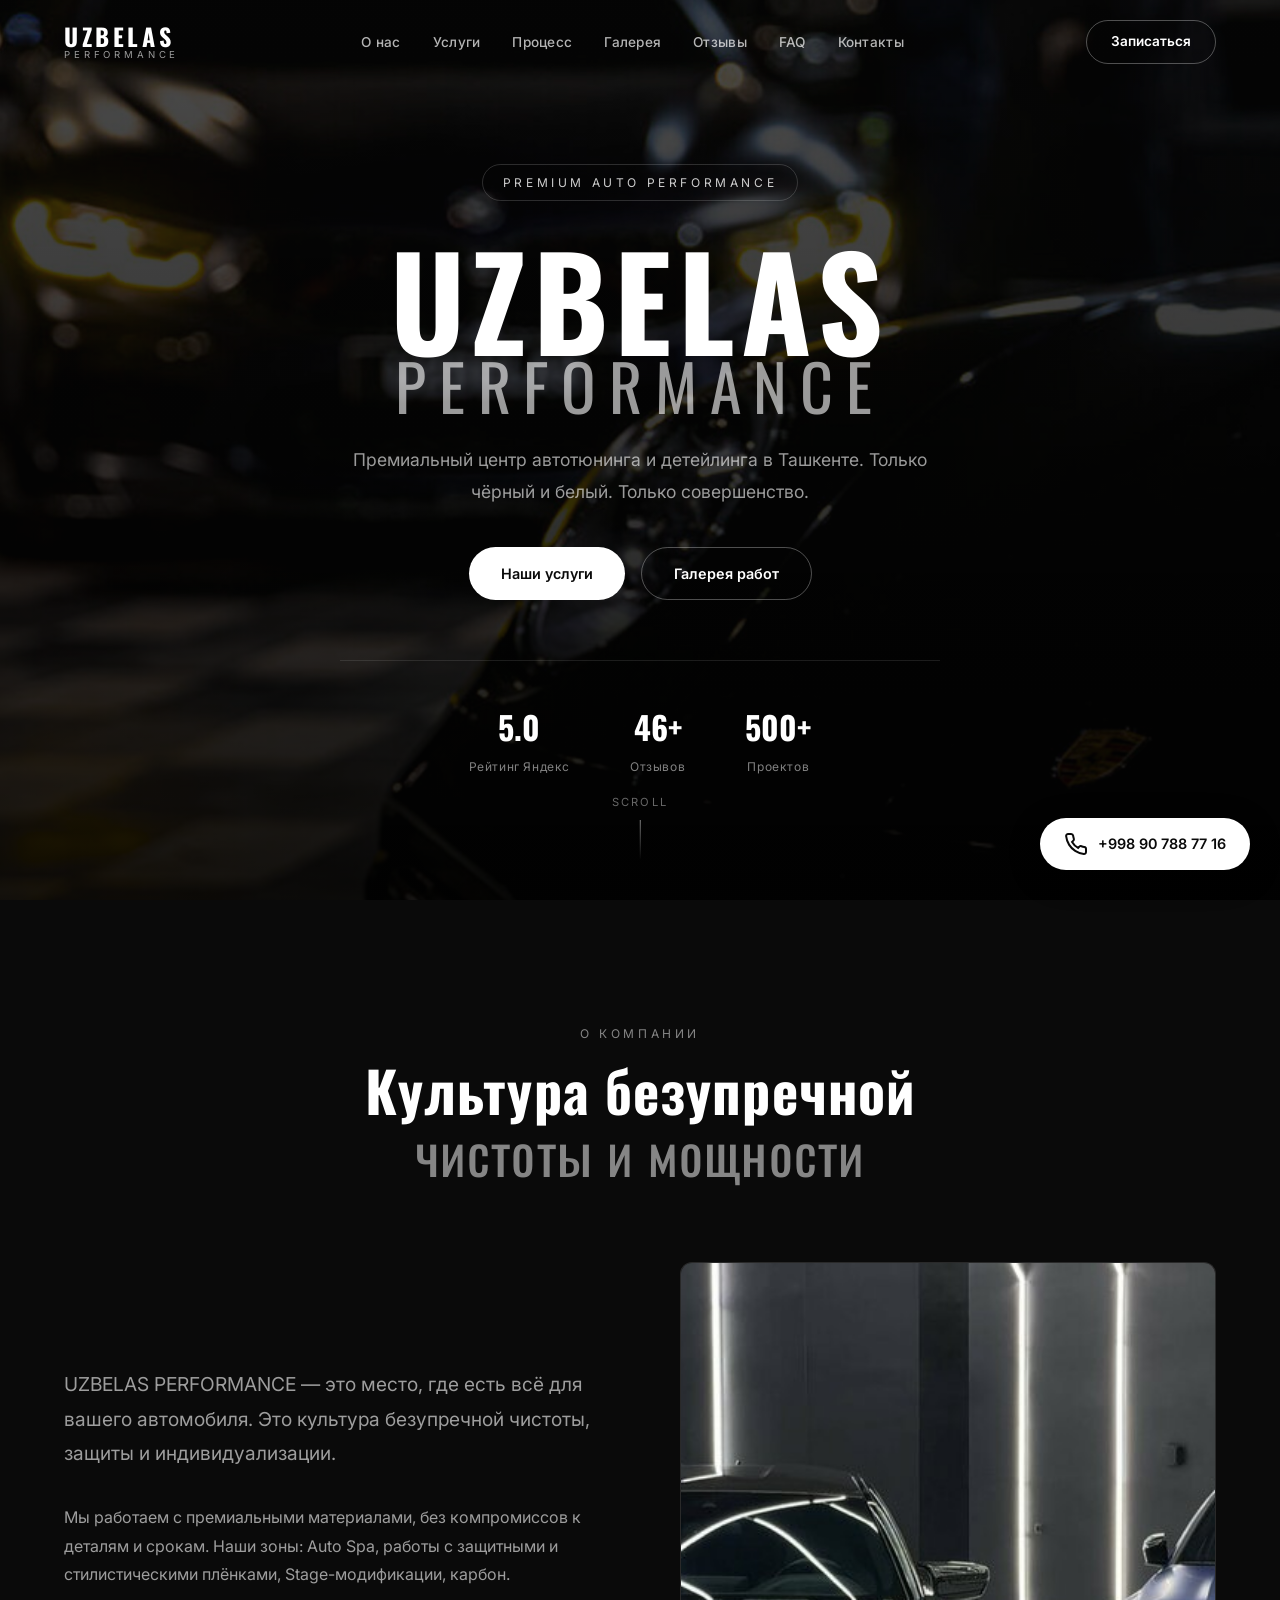
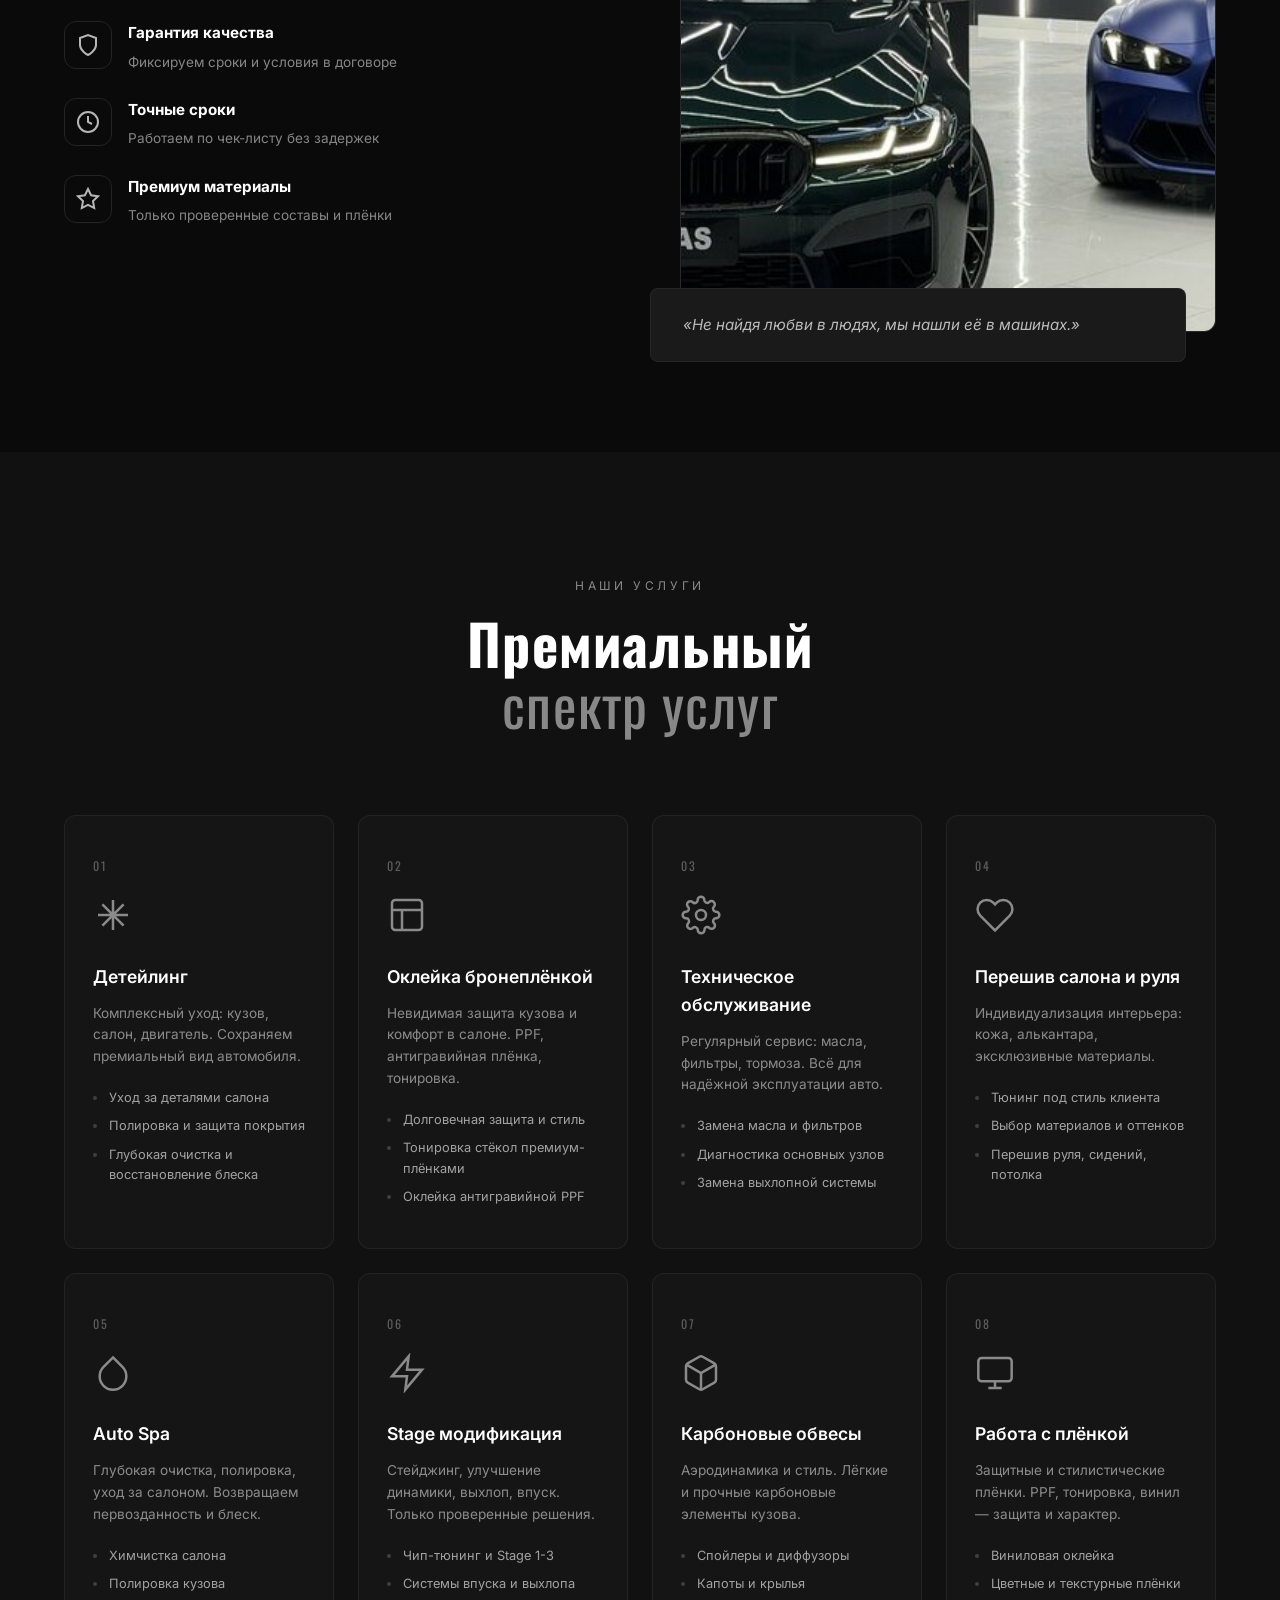
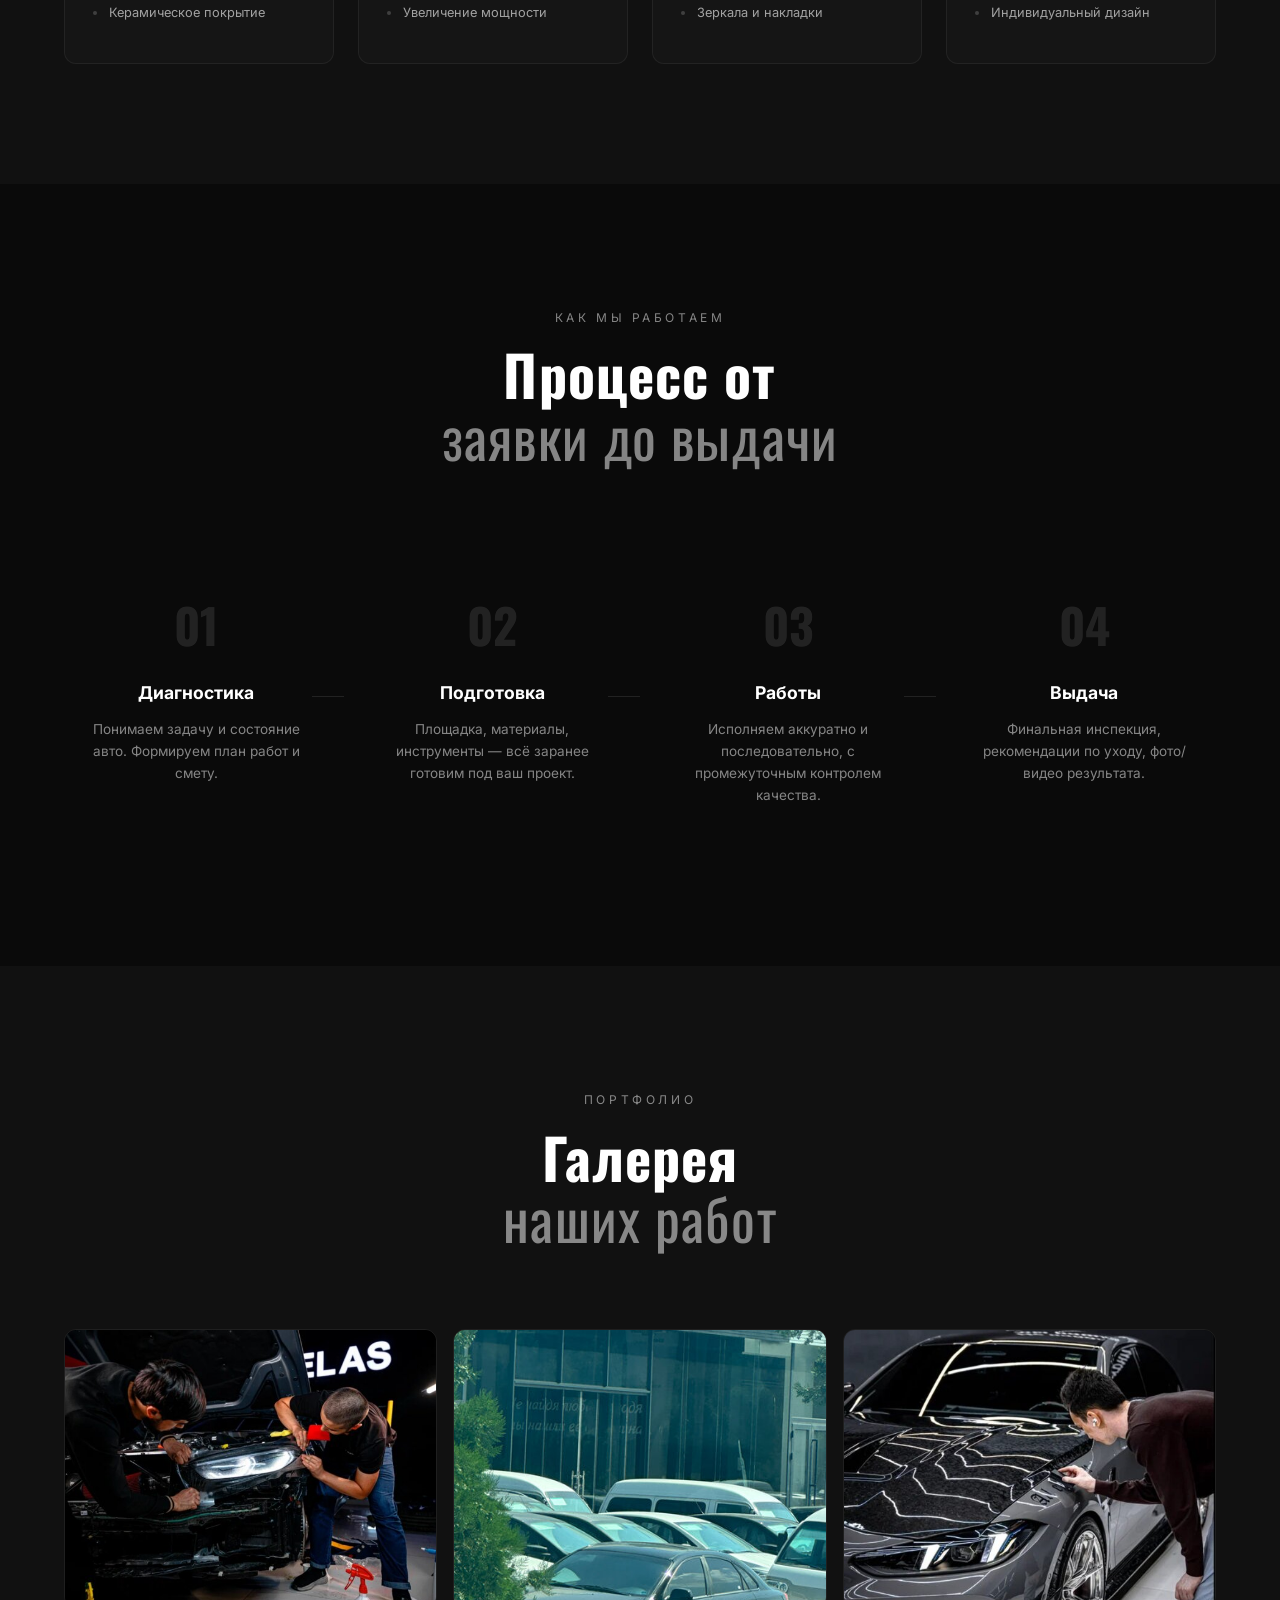
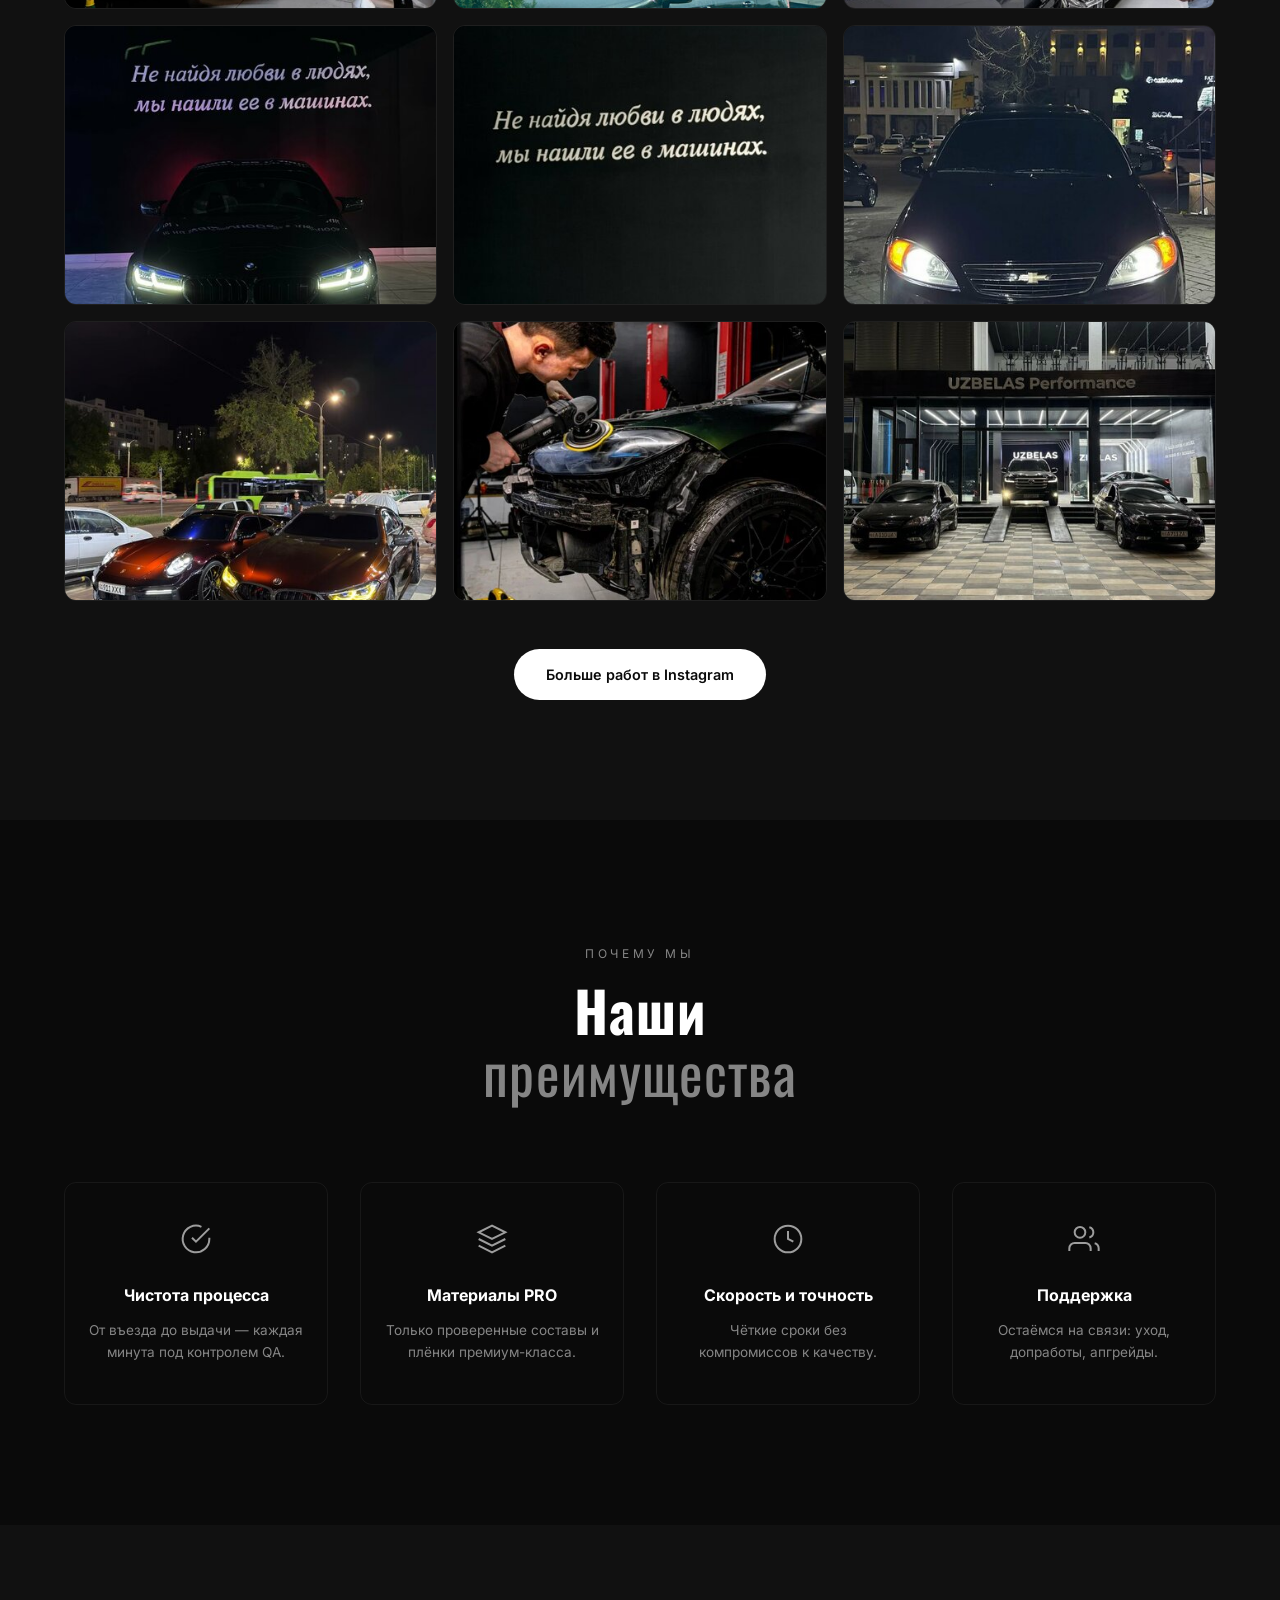
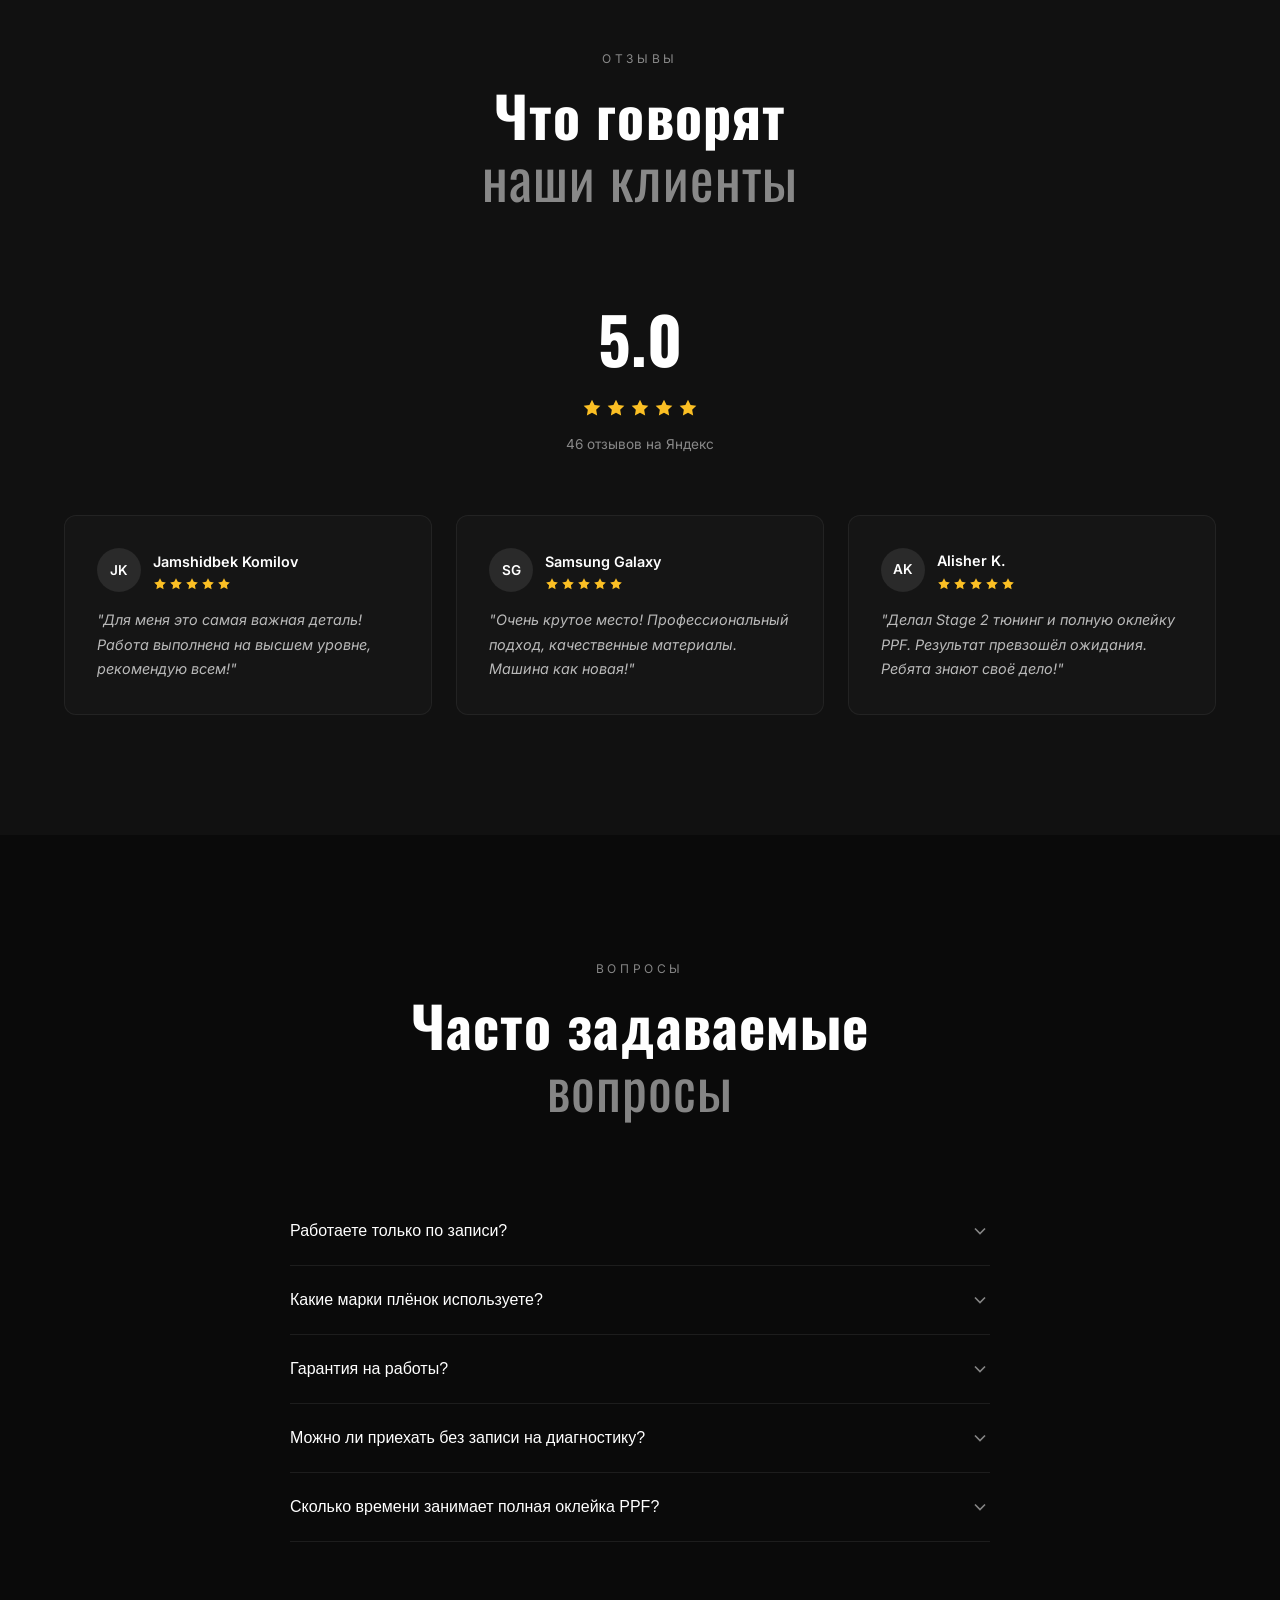
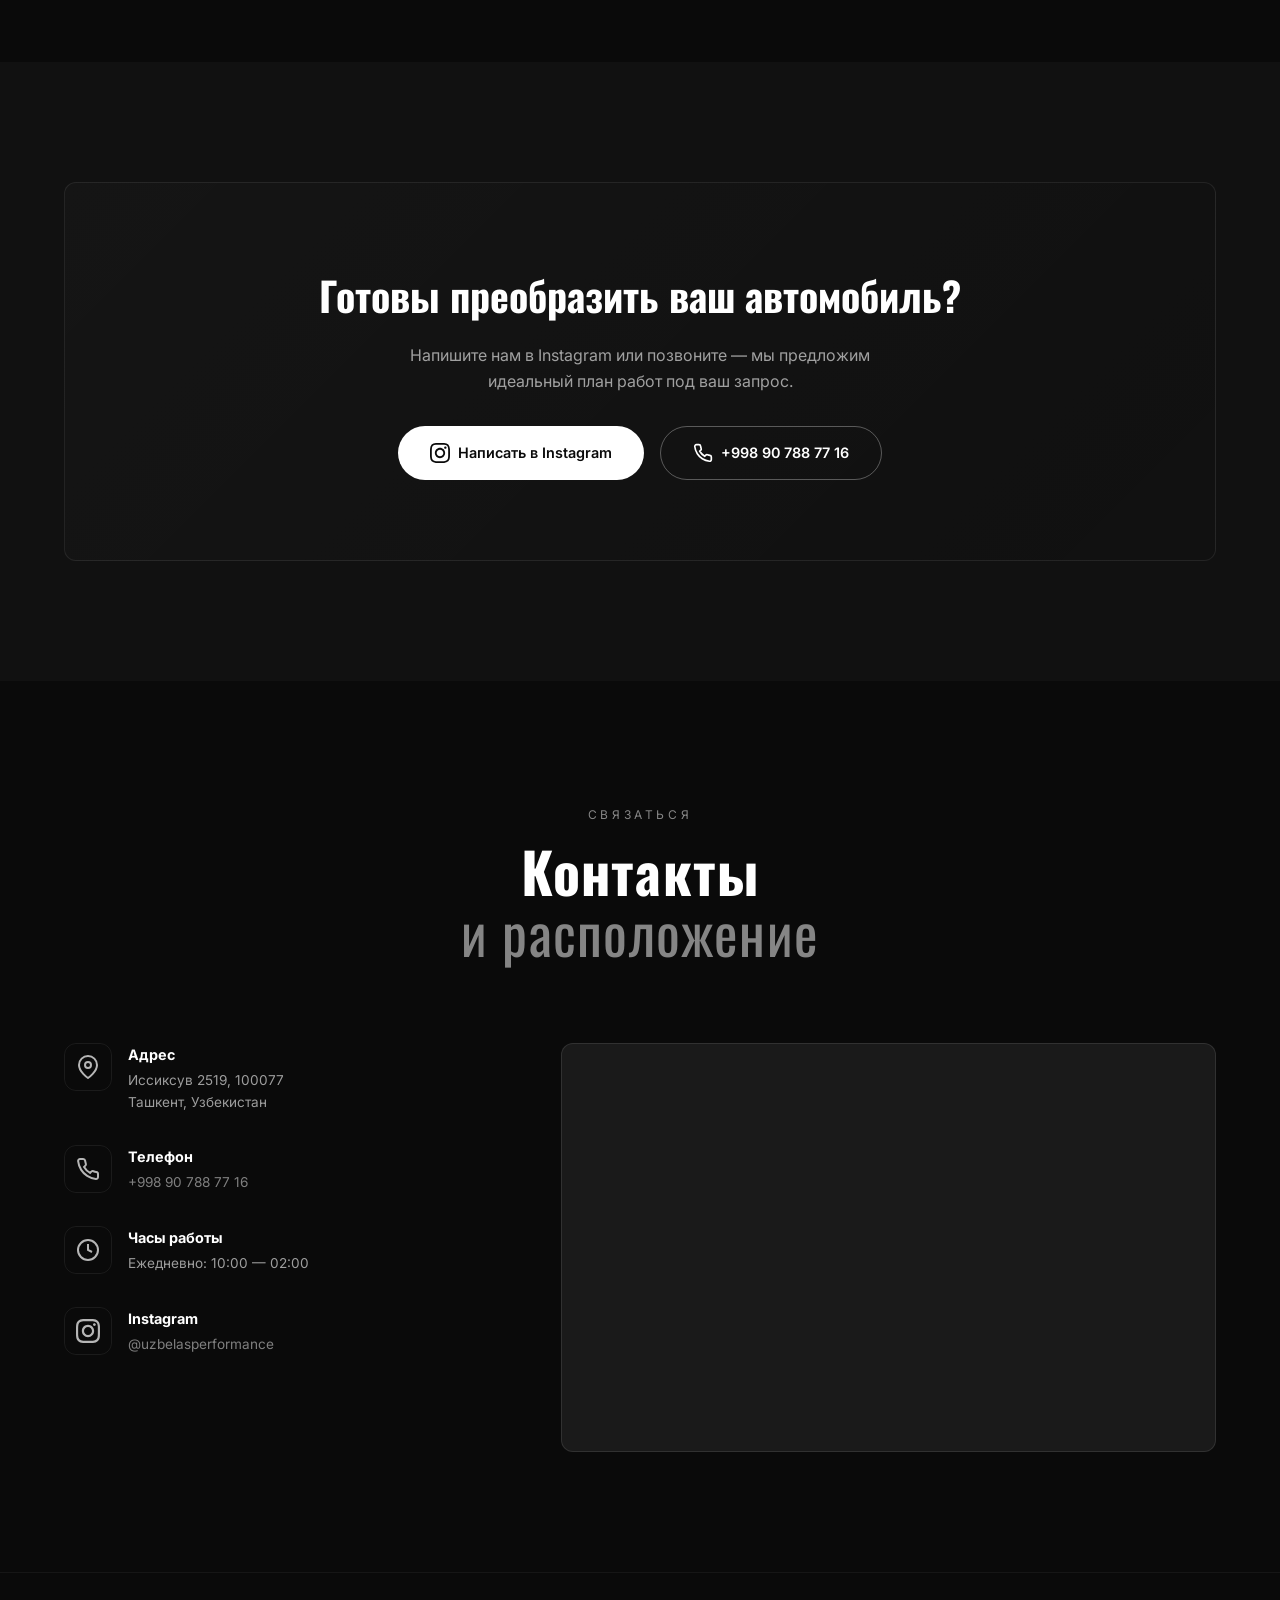
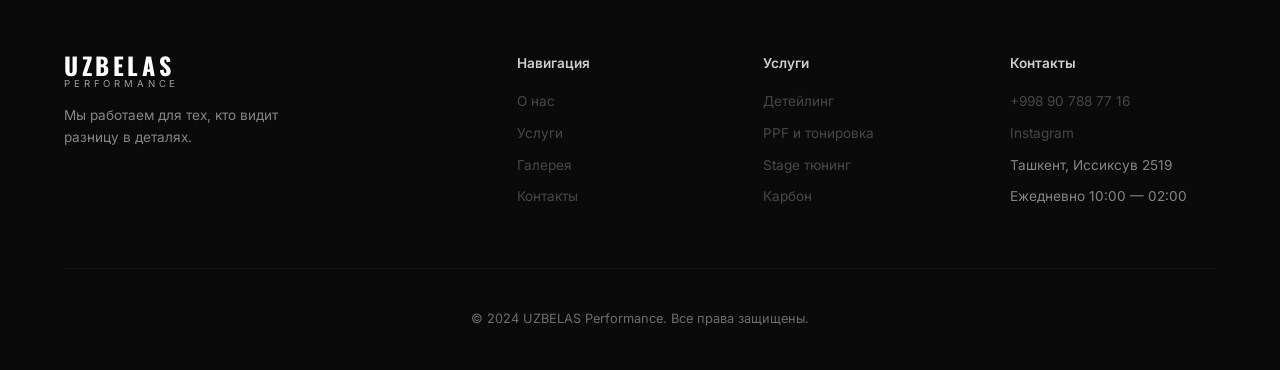
==== index.html @ 5fbf1c37 "UZBELAS Performance website - auto tuning & detailing Co-Authored-By: Devin AI <158243242+devin-ai-i" ====
<!DOCTYPE html>
<html lang="ru">
<head>
    <meta charset="UTF-8">
    <meta name="viewport" content="width=device-width, initial-scale=1.0">
    <title>UZBELAS Performance — Премиальный автотюнинг и детейлинг в Ташкенте</title>
    <meta name="description" content="UZBELAS Performance — премиальный центр автотюнинга и детейлинга в Ташкенте. Auto Spa, PPF, Stage-модификации, карбон. Только совершенство.">
    <link rel="preconnect" href="https://fonts.googleapis.com">
    <link rel="preconnect" href="https://fonts.gstatic.com" crossorigin>
    <link href="https://fonts.googleapis.com/css2?family=Inter:wght@300;400;500;600;700;800;900&family=Oswald:wght@400;500;600;700&display=swap" rel="stylesheet">
    <link rel="stylesheet" href="style.css">
    <link rel="icon" type="image/svg+xml" href="data:image/svg+xml,<svg xmlns='http://www.w3.org/2000/svg' viewBox='0 0 100 100'><text y='.9em' font-size='90'>🏎</text></svg>">
</head>
<body>
    <!-- Preloader -->
    <div class="preloader" id="preloader">
        <div class="preloader-logo">UZBELAS</div>
    </div>

    <!-- Navigation -->
    <nav class="navbar" id="navbar">
        <div class="nav-container">
            <a href="#hero" class="nav-logo">
                <span class="logo-text">UZBELAS</span>
                <span class="logo-sub">PERFORMANCE</span>
            </a>
            <ul class="nav-links" id="navLinks">
                <li><a href="#about">О нас</a></li>
                <li><a href="#services">Услуги</a></li>
                <li><a href="#process">Процесс</a></li>
                <li><a href="#gallery">Галерея</a></li>
                <li><a href="#reviews">Отзывы</a></li>
                <li><a href="#faq">FAQ</a></li>
                <li><a href="#contact">Контакты</a></li>
            </ul>
            <a href="tel:+998907887716" class="nav-cta">Записаться</a>
            <button class="nav-toggle" id="navToggle" aria-label="Меню">
                <span></span>
                <span></span>
                <span></span>
            </button>
        </div>
    </nav>

    <!-- Hero Section -->
    <section class="hero" id="hero">
        <div class="hero-bg">
            <img src="img/hero-bg.jpg" alt="UZBELAS Performance" class="hero-bg-img">
            <div class="hero-overlay"></div>
        </div>
        <div class="hero-content">
            <div class="hero-badge">Premium Auto Performance</div>
            <h1 class="hero-title">
                <span class="hero-title-line">UZBELAS</span>
                <span class="hero-title-line accent">PERFORMANCE</span>
            </h1>
            <p class="hero-subtitle">Премиальный центр автотюнинга и детейлинга в Ташкенте. Только чёрный и белый. Только совершенство.</p>
            <div class="hero-actions">
                <a href="#services" class="btn btn-primary">Наши услуги</a>
                <a href="#gallery" class="btn btn-outline">Галерея работ</a>
            </div>
            <div class="hero-stats">
                <div class="stat">
                    <span class="stat-number">5.0</span>
                    <span class="stat-label">Рейтинг Яндекс</span>
                </div>
                <div class="stat">
                    <span class="stat-number">46+</span>
                    <span class="stat-label">Отзывов</span>
                </div>
                <div class="stat">
                    <span class="stat-number">500+</span>
                    <span class="stat-label">Проектов</span>
                </div>
            </div>
        </div>
        <div class="hero-scroll">
            <span>Scroll</span>
            <div class="scroll-line"></div>
        </div>
    </section>

    <!-- About Section -->
    <section class="section about" id="about">
        <div class="container">
            <div class="section-header">
                <span class="section-tag">О компании</span>
                <h2 class="section-title">Культура безупречной<br><span class="accent">чистоты и мощности</span></h2>
            </div>
            <div class="about-grid">
                <div class="about-text">
                    <p class="about-lead">UZBELAS PERFORMANCE — это место, где есть всё для вашего автомобиля. Это культура безупречной чистоты, защиты и индивидуализации.</p>
                    <p>Мы работаем с премиальными материалами, без компромиссов к деталям и срокам. Наши зоны: Auto Spa, работы с защитными и стилистическими плёнками, Stage-модификации, карбон.</p>
                    <div class="about-features">
                        <div class="about-feature">
                            <div class="feature-icon">
                                <svg width="24" height="24" viewBox="0 0 24 24" fill="none" stroke="currentColor" stroke-width="2"><path d="M12 22s8-4 8-10V5l-8-3-8 3v7c0 6 8 10 8 10z"/></svg>
                            </div>
                            <div>
                                <h4>Гарантия качества</h4>
                                <p>Фиксируем сроки и условия в договоре</p>
                            </div>
                        </div>
                        <div class="about-feature">
                            <div class="feature-icon">
                                <svg width="24" height="24" viewBox="0 0 24 24" fill="none" stroke="currentColor" stroke-width="2"><circle cx="12" cy="12" r="10"/><path d="M12 6v6l4 2"/></svg>
                            </div>
                            <div>
                                <h4>Точные сроки</h4>
                                <p>Работаем по чек-листу без задержек</p>
                            </div>
                        </div>
                        <div class="about-feature">
                            <div class="feature-icon">
                                <svg width="24" height="24" viewBox="0 0 24 24" fill="none" stroke="currentColor" stroke-width="2"><polygon points="12 2 15.09 8.26 22 9.27 17 14.14 18.18 21.02 12 17.77 5.82 21.02 7 14.14 2 9.27 8.91 8.26 12 2"/></svg>
                            </div>
                            <div>
                                <h4>Премиум материалы</h4>
                                <p>Только проверенные составы и плёнки</p>
                            </div>
                        </div>
                    </div>
                </div>
                <div class="about-image">
                    <div class="about-img-wrapper">
                        <img src="img/gallery4.jpg" alt="UZBELAS Performance" loading="lazy">
                    </div>
                    <div class="about-quote">
                        <blockquote>&laquo;Не найдя любви в людях, мы нашли её в машинах.&raquo;</blockquote>
                    </div>
                </div>
            </div>
        </div>
    </section>

    <!-- Services Section -->
    <section class="section services" id="services">
        <div class="container">
            <div class="section-header">
                <span class="section-tag">Наши услуги</span>
                <h2 class="section-title">Премиальный<br><span class="accent">спектр услуг</span></h2>
            </div>
            <div class="services-grid">
                <div class="service-card">
                    <div class="service-number">01</div>
                    <div class="service-icon">
                        <svg width="40" height="40" viewBox="0 0 24 24" fill="none" stroke="currentColor" stroke-width="1.5"><path d="M12 3v18M3 12h18M5.636 5.636l12.728 12.728M18.364 5.636L5.636 18.364"/></svg>
                    </div>
                    <h3>Детейлинг</h3>
                    <p>Комплексный уход: кузов, салон, двигатель. Сохраняем премиальный вид автомобиля.</p>
                    <ul class="service-list">
                        <li>Уход за деталями салона</li>
                        <li>Полировка и защита покрытия</li>
                        <li>Глубокая очистка и восстановление блеска</li>
                    </ul>
                </div>
                <div class="service-card">
                    <div class="service-number">02</div>
                    <div class="service-icon">
                        <svg width="40" height="40" viewBox="0 0 24 24" fill="none" stroke="currentColor" stroke-width="1.5"><rect x="3" y="3" width="18" height="18" rx="2"/><path d="M3 9h18M9 21V9"/></svg>
                    </div>
                    <h3>Оклейка бронеплёнкой</h3>
                    <p>Невидимая защита кузова и комфорт в салоне. PPF, антигравийная плёнка, тонировка.</p>
                    <ul class="service-list">
                        <li>Долговечная защита и стиль</li>
                        <li>Тонировка стёкол премиум-плёнками</li>
                        <li>Оклейка антигравийной PPF</li>
                    </ul>
                </div>
                <div class="service-card">
                    <div class="service-number">03</div>
                    <div class="service-icon">
                        <svg width="40" height="40" viewBox="0 0 24 24" fill="none" stroke="currentColor" stroke-width="1.5"><circle cx="12" cy="12" r="3"/><path d="M19.4 15a1.65 1.65 0 0 0 .33 1.82l.06.06a2 2 0 0 1 0 2.83 2 2 0 0 1-2.83 0l-.06-.06a1.65 1.65 0 0 0-1.82-.33 1.65 1.65 0 0 0-1 1.51V21a2 2 0 0 1-2 2 2 2 0 0 1-2-2v-.09A1.65 1.65 0 0 0 9 19.4a1.65 1.65 0 0 0-1.82.33l-.06.06a2 2 0 0 1-2.83 0 2 2 0 0 1 0-2.83l.06-.06A1.65 1.65 0 0 0 4.68 15a1.65 1.65 0 0 0-1.51-1H3a2 2 0 0 1-2-2 2 2 0 0 1 2-2h.09A1.65 1.65 0 0 0 4.6 9a1.65 1.65 0 0 0-.33-1.82l-.06-.06a2 2 0 0 1 0-2.83 2 2 0 0 1 2.83 0l.06.06A1.65 1.65 0 0 0 9 4.68 1.65 1.65 0 0 0 10 3.17V3a2 2 0 0 1 2-2 2 2 0 0 1 2 2v.09a1.65 1.65 0 0 0 1 1.51 1.65 1.65 0 0 0 1.82-.33l.06-.06a2 2 0 0 1 2.83 0 2 2 0 0 1 0 2.83l-.06.06A1.65 1.65 0 0 0 19.4 9a1.65 1.65 0 0 0 1.51 1H21a2 2 0 0 1 2 2 2 2 0 0 1-2 2h-.09a1.65 1.65 0 0 0-1.51 1z"/></svg>
                    </div>
                    <h3>Техническое обслуживание</h3>
                    <p>Регулярный сервис: масла, фильтры, тормоза. Всё для надёжной эксплуатации авто.</p>
                    <ul class="service-list">
                        <li>Замена масла и фильтров</li>
                        <li>Диагностика основных узлов</li>
                        <li>Замена выхлопной системы</li>
                    </ul>
                </div>
                <div class="service-card">
                    <div class="service-number">04</div>
                    <div class="service-icon">
                        <svg width="40" height="40" viewBox="0 0 24 24" fill="none" stroke="currentColor" stroke-width="1.5"><path d="M20.84 4.61a5.5 5.5 0 0 0-7.78 0L12 5.67l-1.06-1.06a5.5 5.5 0 0 0-7.78 7.78l1.06 1.06L12 21.23l7.78-7.78 1.06-1.06a5.5 5.5 0 0 0 0-7.78z"/></svg>
                    </div>
                    <h3>Перешив салона и руля</h3>
                    <p>Индивидуализация интерьера: кожа, алькантара, эксклюзивные материалы.</p>
                    <ul class="service-list">
                        <li>Тюнинг под стиль клиента</li>
                        <li>Выбор материалов и оттенков</li>
                        <li>Перешив руля, сидений, потолка</li>
                    </ul>
                </div>
                <div class="service-card">
                    <div class="service-number">05</div>
                    <div class="service-icon">
                        <svg width="40" height="40" viewBox="0 0 24 24" fill="none" stroke="currentColor" stroke-width="1.5"><path d="M12 2.69l5.66 5.66a8 8 0 1 1-11.31 0z"/></svg>
                    </div>
                    <h3>Auto Spa</h3>
                    <p>Глубокая очистка, полировка, уход за салоном. Возвращаем первозданность и блеск.</p>
                    <ul class="service-list">
                        <li>Химчистка салона</li>
                        <li>Полировка кузова</li>
                        <li>Керамическое покрытие</li>
                    </ul>
                </div>
                <div class="service-card">
                    <div class="service-number">06</div>
                    <div class="service-icon">
                        <svg width="40" height="40" viewBox="0 0 24 24" fill="none" stroke="currentColor" stroke-width="1.5"><polygon points="13 2 3 14 12 14 11 22 21 10 12 10 13 2"/></svg>
                    </div>
                    <h3>Stage модификация</h3>
                    <p>Стейджинг, улучшение динамики, выхлоп, впуск. Только проверенные решения.</p>
                    <ul class="service-list">
                        <li>Чип-тюнинг и Stage 1-3</li>
                        <li>Системы впуска и выхлопа</li>
                        <li>Увеличение мощности</li>
                    </ul>
                </div>
                <div class="service-card">
                    <div class="service-number">07</div>
                    <div class="service-icon">
                        <svg width="40" height="40" viewBox="0 0 24 24" fill="none" stroke="currentColor" stroke-width="1.5"><path d="M21 16V8a2 2 0 0 0-1-1.73l-7-4a2 2 0 0 0-2 0l-7 4A2 2 0 0 0 3 8v8a2 2 0 0 0 1 1.73l7 4a2 2 0 0 0 2 0l7-4A2 2 0 0 0 21 16z"/><polyline points="3.27 6.96 12 12.01 20.73 6.96"/><line x1="12" y1="22.08" x2="12" y2="12"/></svg>
                    </div>
                    <h3>Карбоновые обвесы</h3>
                    <p>Аэродинамика и стиль. Лёгкие и прочные карбоновые элементы кузова.</p>
                    <ul class="service-list">
                        <li>Спойлеры и диффузоры</li>
                        <li>Капоты и крылья</li>
                        <li>Зеркала и накладки</li>
                    </ul>
                </div>
                <div class="service-card">
                    <div class="service-number">08</div>
                    <div class="service-icon">
                        <svg width="40" height="40" viewBox="0 0 24 24" fill="none" stroke="currentColor" stroke-width="1.5"><rect x="2" y="3" width="20" height="14" rx="2" ry="2"/><line x1="8" y1="21" x2="16" y2="21"/><line x1="12" y1="17" x2="12" y2="21"/></svg>
                    </div>
                    <h3>Работа с плёнкой</h3>
                    <p>Защитные и стилистические плёнки. PPF, тонировка, винил — защита и характер.</p>
                    <ul class="service-list">
                        <li>Виниловая оклейка</li>
                        <li>Цветные и текстурные плёнки</li>
                        <li>Индивидуальный дизайн</li>
                    </ul>
                </div>
            </div>
        </div>
    </section>

    <!-- Process Section -->
    <section class="section process" id="process">
        <div class="container">
            <div class="section-header">
                <span class="section-tag">Как мы работаем</span>
                <h2 class="section-title">Процесс от<br><span class="accent">заявки до выдачи</span></h2>
            </div>
            <div class="process-grid">
                <div class="process-step">
                    <div class="process-number">01</div>
                    <h3>Диагностика</h3>
                    <p>Понимаем задачу и состояние авто. Формируем план работ и смету.</p>
                </div>
                <div class="process-step">
                    <div class="process-number">02</div>
                    <h3>Подготовка</h3>
                    <p>Площадка, материалы, инструменты — всё заранее готовим под ваш проект.</p>
                </div>
                <div class="process-step">
                    <div class="process-number">03</div>
                    <h3>Работы</h3>
                    <p>Исполняем аккуратно и последовательно, с промежуточным контролем качества.</p>
                </div>
                <div class="process-step">
                    <div class="process-number">04</div>
                    <h3>Выдача</h3>
                    <p>Финальная инспекция, рекомендации по уходу, фото/видео результата.</p>
                </div>
            </div>
        </div>
    </section>

    <!-- Gallery Section -->
    <section class="section gallery" id="gallery">
        <div class="container">
            <div class="section-header">
                <span class="section-tag">Портфолио</span>
                <h2 class="section-title">Галерея<br><span class="accent">наших работ</span></h2>
            </div>
            <div class="gallery-grid">
                <div class="gallery-item large">
                    <img src="img/service-ppf.jpg" alt="PPF + Детейлинг комплекс" loading="lazy">
                </div>
                <div class="gallery-item">
                    <img src="img/gallery5.jpg" alt="Auto Spa" loading="lazy">
                </div>
                <div class="gallery-item">
                    <img src="img/service-carbon.jpg" alt="Карбоновые обвесы" loading="lazy">
                </div>
                <div class="gallery-item">
                    <img src="img/gallery6.jpg" alt="Stage модификация" loading="lazy">
                </div>
                <div class="gallery-item">
                    <img src="img/gallery7.jpg" alt="Перешив салона" loading="lazy">
                </div>
                <div class="gallery-item large">
                    <img src="img/gallery8.jpg" alt="Тонировка и PPF" loading="lazy">
                </div>
                <div class="gallery-item">
                    <img src="img/gallery9.jpg" alt="Детейлинг" loading="lazy">
                </div>
                <div class="gallery-item">
                    <img src="img/service-polish.jpg" alt="Полировка" loading="lazy">
                </div>
                <div class="gallery-item">
                    <img src="img/gallery3.jpg" alt="UZBELAS Performance" loading="lazy">
                </div>
            </div>
            <div class="gallery-cta">
                <a href="https://www.instagram.com/uzbelasperformance/" target="_blank" rel="noopener" class="btn btn-primary">Больше работ в Instagram</a>
            </div>
        </div>
    </section>

    <!-- Advantages Section -->
    <section class="section advantages">
        <div class="container">
            <div class="section-header">
                <span class="section-tag">Почему мы</span>
                <h2 class="section-title">Наши<br><span class="accent">преимущества</span></h2>
            </div>
            <div class="advantages-grid">
                <div class="advantage-card">
                    <div class="advantage-icon">
                        <svg width="32" height="32" viewBox="0 0 24 24" fill="none" stroke="currentColor" stroke-width="1.5"><path d="M22 11.08V12a10 10 0 1 1-5.93-9.14"/><polyline points="22 4 12 14.01 9 11.01"/></svg>
                    </div>
                    <h3>Чистота процесса</h3>
                    <p>От въезда до выдачи — каждая минута под контролем QA.</p>
                </div>
                <div class="advantage-card">
                    <div class="advantage-icon">
                        <svg width="32" height="32" viewBox="0 0 24 24" fill="none" stroke="currentColor" stroke-width="1.5"><path d="M12 2L2 7l10 5 10-5-10-5z"/><path d="M2 17l10 5 10-5"/><path d="M2 12l10 5 10-5"/></svg>
                    </div>
                    <h3>Материалы PRO</h3>
                    <p>Только проверенные составы и плёнки премиум-класса.</p>
                </div>
                <div class="advantage-card">
                    <div class="advantage-icon">
                        <svg width="32" height="32" viewBox="0 0 24 24" fill="none" stroke="currentColor" stroke-width="1.5"><circle cx="12" cy="12" r="10"/><polyline points="12 6 12 12 16 14"/></svg>
                    </div>
                    <h3>Скорость и точность</h3>
                    <p>Чёткие сроки без компромиссов к качеству.</p>
                </div>
                <div class="advantage-card">
                    <div class="advantage-icon">
                        <svg width="32" height="32" viewBox="0 0 24 24" fill="none" stroke="currentColor" stroke-width="1.5"><path d="M17 21v-2a4 4 0 0 0-4-4H5a4 4 0 0 0-4 4v2"/><circle cx="9" cy="7" r="4"/><path d="M23 21v-2a4 4 0 0 0-3-3.87"/><path d="M16 3.13a4 4 0 0 1 0 7.75"/></svg>
                    </div>
                    <h3>Поддержка</h3>
                    <p>Остаёмся на связи: уход, допработы, апгрейды.</p>
                </div>
            </div>
        </div>
    </section>

    <!-- Reviews Section -->
    <section class="section reviews" id="reviews">
        <div class="container">
            <div class="section-header">
                <span class="section-tag">Отзывы</span>
                <h2 class="section-title">Что говорят<br><span class="accent">наши клиенты</span></h2>
            </div>
            <div class="reviews-stats">
                <div class="rating-big">
                    <span class="rating-number">5.0</span>
                    <div class="rating-stars">
                        <svg width="20" height="20" viewBox="0 0 24 24" fill="currentColor"><polygon points="12 2 15.09 8.26 22 9.27 17 14.14 18.18 21.02 12 17.77 5.82 21.02 7 14.14 2 9.27 8.91 8.26 12 2"/></svg>
                        <svg width="20" height="20" viewBox="0 0 24 24" fill="currentColor"><polygon points="12 2 15.09 8.26 22 9.27 17 14.14 18.18 21.02 12 17.77 5.82 21.02 7 14.14 2 9.27 8.91 8.26 12 2"/></svg>
                        <svg width="20" height="20" viewBox="0 0 24 24" fill="currentColor"><polygon points="12 2 15.09 8.26 22 9.27 17 14.14 18.18 21.02 12 17.77 5.82 21.02 7 14.14 2 9.27 8.91 8.26 12 2"/></svg>
                        <svg width="20" height="20" viewBox="0 0 24 24" fill="currentColor"><polygon points="12 2 15.09 8.26 22 9.27 17 14.14 18.18 21.02 12 17.77 5.82 21.02 7 14.14 2 9.27 8.91 8.26 12 2"/></svg>
                        <svg width="20" height="20" viewBox="0 0 24 24" fill="currentColor"><polygon points="12 2 15.09 8.26 22 9.27 17 14.14 18.18 21.02 12 17.77 5.82 21.02 7 14.14 2 9.27 8.91 8.26 12 2"/></svg>
                    </div>
                    <span class="rating-count">46 отзывов на Яндекс</span>
                </div>
            </div>
            <div class="reviews-grid">
                <div class="review-card">
                    <div class="review-header">
                        <div class="review-avatar">JK</div>
                        <div>
                            <h4>Jamshidbek Komilov</h4>
                            <div class="review-stars">
                                <svg width="14" height="14" viewBox="0 0 24 24" fill="currentColor"><polygon points="12 2 15.09 8.26 22 9.27 17 14.14 18.18 21.02 12 17.77 5.82 21.02 7 14.14 2 9.27 8.91 8.26 12 2"/></svg>
                                <svg width="14" height="14" viewBox="0 0 24 24" fill="currentColor"><polygon points="12 2 15.09 8.26 22 9.27 17 14.14 18.18 21.02 12 17.77 5.82 21.02 7 14.14 2 9.27 8.91 8.26 12 2"/></svg>
                                <svg width="14" height="14" viewBox="0 0 24 24" fill="currentColor"><polygon points="12 2 15.09 8.26 22 9.27 17 14.14 18.18 21.02 12 17.77 5.82 21.02 7 14.14 2 9.27 8.91 8.26 12 2"/></svg>
                                <svg width="14" height="14" viewBox="0 0 24 24" fill="currentColor"><polygon points="12 2 15.09 8.26 22 9.27 17 14.14 18.18 21.02 12 17.77 5.82 21.02 7 14.14 2 9.27 8.91 8.26 12 2"/></svg>
                                <svg width="14" height="14" viewBox="0 0 24 24" fill="currentColor"><polygon points="12 2 15.09 8.26 22 9.27 17 14.14 18.18 21.02 12 17.77 5.82 21.02 7 14.14 2 9.27 8.91 8.26 12 2"/></svg>
                            </div>
                        </div>
                    </div>
                    <p class="review-text">"Для меня это самая важная деталь! Работа выполнена на высшем уровне, рекомендую всем!"</p>
                </div>
                <div class="review-card">
                    <div class="review-header">
                        <div class="review-avatar">SG</div>
                        <div>
                            <h4>Samsung Galaxy</h4>
                            <div class="review-stars">
                                <svg width="14" height="14" viewBox="0 0 24 24" fill="currentColor"><polygon points="12 2 15.09 8.26 22 9.27 17 14.14 18.18 21.02 12 17.77 5.82 21.02 7 14.14 2 9.27 8.91 8.26 12 2"/></svg>
                                <svg width="14" height="14" viewBox="0 0 24 24" fill="currentColor"><polygon points="12 2 15.09 8.26 22 9.27 17 14.14 18.18 21.02 12 17.77 5.82 21.02 7 14.14 2 9.27 8.91 8.26 12 2"/></svg>
                                <svg width="14" height="14" viewBox="0 0 24 24" fill="currentColor"><polygon points="12 2 15.09 8.26 22 9.27 17 14.14 18.18 21.02 12 17.77 5.82 21.02 7 14.14 2 9.27 8.91 8.26 12 2"/></svg>
                                <svg width="14" height="14" viewBox="0 0 24 24" fill="currentColor"><polygon points="12 2 15.09 8.26 22 9.27 17 14.14 18.18 21.02 12 17.77 5.82 21.02 7 14.14 2 9.27 8.91 8.26 12 2"/></svg>
                                <svg width="14" height="14" viewBox="0 0 24 24" fill="currentColor"><polygon points="12 2 15.09 8.26 22 9.27 17 14.14 18.18 21.02 12 17.77 5.82 21.02 7 14.14 2 9.27 8.91 8.26 12 2"/></svg>
                            </div>
                        </div>
                    </div>
                    <p class="review-text">"Очень крутое место! Профессиональный подход, качественные материалы. Машина как новая!"</p>
                </div>
                <div class="review-card">
                    <div class="review-header">
                        <div class="review-avatar">AK</div>
                        <div>
                            <h4>Alisher K.</h4>
                            <div class="review-stars">
                                <svg width="14" height="14" viewBox="0 0 24 24" fill="currentColor"><polygon points="12 2 15.09 8.26 22 9.27 17 14.14 18.18 21.02 12 17.77 5.82 21.02 7 14.14 2 9.27 8.91 8.26 12 2"/></svg>
                                <svg width="14" height="14" viewBox="0 0 24 24" fill="currentColor"><polygon points="12 2 15.09 8.26 22 9.27 17 14.14 18.18 21.02 12 17.77 5.82 21.02 7 14.14 2 9.27 8.91 8.26 12 2"/></svg>
                                <svg width="14" height="14" viewBox="0 0 24 24" fill="currentColor"><polygon points="12 2 15.09 8.26 22 9.27 17 14.14 18.18 21.02 12 17.77 5.82 21.02 7 14.14 2 9.27 8.91 8.26 12 2"/></svg>
                                <svg width="14" height="14" viewBox="0 0 24 24" fill="currentColor"><polygon points="12 2 15.09 8.26 22 9.27 17 14.14 18.18 21.02 12 17.77 5.82 21.02 7 14.14 2 9.27 8.91 8.26 12 2"/></svg>
                                <svg width="14" height="14" viewBox="0 0 24 24" fill="currentColor"><polygon points="12 2 15.09 8.26 22 9.27 17 14.14 18.18 21.02 12 17.77 5.82 21.02 7 14.14 2 9.27 8.91 8.26 12 2"/></svg>
                            </div>
                        </div>
                    </div>
                    <p class="review-text">"Делал Stage 2 тюнинг и полную оклейку PPF. Результат превзошёл ожидания. Ребята знают своё дело!"</p>
                </div>
            </div>
        </div>
    </section>

    <!-- FAQ Section -->
    <section class="section faq" id="faq">
        <div class="container">
            <div class="section-header">
                <span class="section-tag">Вопросы</span>
                <h2 class="section-title">Часто задаваемые<br><span class="accent">вопросы</span></h2>
            </div>
            <div class="faq-list">
                <div class="faq-item">
                    <button class="faq-question">
                        <span>Работаете только по записи?</span>
                        <svg width="20" height="20" viewBox="0 0 24 24" fill="none" stroke="currentColor" stroke-width="2"><polyline points="6 9 12 15 18 9"/></svg>
                    </button>
                    <div class="faq-answer">
                        <p>Да, чтобы сохранить премиальный уровень сервиса и тайминг, мы работаем по предварительной записи.</p>
                    </div>
                </div>
                <div class="faq-item">
                    <button class="faq-question">
                        <span>Какие марки плёнок используете?</span>
                        <svg width="20" height="20" viewBox="0 0 24 24" fill="none" stroke="currentColor" stroke-width="2"><polyline points="6 9 12 15 18 9"/></svg>
                    </button>
                    <div class="faq-answer">
                        <p>Используем премиальные материалы (PPF/винил/тонировка). Конкретный выбор обсуждаем под задачу клиента.</p>
                    </div>
                </div>
                <div class="faq-item">
                    <button class="faq-question">
                        <span>Гарантия на работы?</span>
                        <svg width="20" height="20" viewBox="0 0 24 24" fill="none" stroke="currentColor" stroke-width="2"><polyline points="6 9 12 15 18 9"/></svg>
                    </button>
                    <div class="faq-answer">
                        <p>Да. Гарантийные сроки различаются по типам услуг — фиксируем в договоре/чек-листе.</p>
                    </div>
                </div>
                <div class="faq-item">
                    <button class="faq-question">
                        <span>Можно ли приехать без записи на диагностику?</span>
                        <svg width="20" height="20" viewBox="0 0 24 24" fill="none" stroke="currentColor" stroke-width="2"><polyline points="6 9 12 15 18 9"/></svg>
                    </button>
                    <div class="faq-answer">
                        <p>Рекомендуем связаться заранее, чтобы выделить время и бокс под ваш автомобиль.</p>
                    </div>
                </div>
                <div class="faq-item">
                    <button class="faq-question">
                        <span>Сколько времени занимает полная оклейка PPF?</span>
                        <svg width="20" height="20" viewBox="0 0 24 24" fill="none" stroke="currentColor" stroke-width="2"><polyline points="6 9 12 15 18 9"/></svg>
                    </button>
                    <div class="faq-answer">
                        <p>В среднем 3-5 рабочих дней в зависимости от сложности кузова и объёма работ.</p>
                    </div>
                </div>
            </div>
        </div>
    </section>

    <!-- CTA Section -->
    <section class="section cta-section">
        <div class="container">
            <div class="cta-content">
                <h2>Готовы преобразить ваш автомобиль?</h2>
                <p>Напишите нам в Instagram или позвоните — мы предложим идеальный план работ под ваш запрос.</p>
                <div class="cta-actions">
                    <a href="https://www.instagram.com/uzbelasperformance/" target="_blank" rel="noopener" class="btn btn-primary">
                        <svg width="20" height="20" viewBox="0 0 24 24" fill="currentColor"><path d="M12 2.163c3.204 0 3.584.012 4.85.07 3.252.148 4.771 1.691 4.919 4.919.058 1.265.069 1.645.069 4.849 0 3.205-.012 3.584-.069 4.849-.149 3.225-1.664 4.771-4.919 4.919-1.266.058-1.644.07-4.85.07-3.204 0-3.584-.012-4.849-.07-3.26-.149-4.771-1.699-4.919-4.92-.058-1.265-.07-1.644-.07-4.849 0-3.204.013-3.583.07-4.849.149-3.227 1.664-4.771 4.919-4.919 1.266-.057 1.645-.069 4.849-.069zm0-2.163c-3.259 0-3.667.014-4.947.072-4.358.2-6.78 2.618-6.98 6.98-.059 1.281-.073 1.689-.073 4.948 0 3.259.014 3.668.072 4.948.2 4.358 2.618 6.78 6.98 6.98 1.281.058 1.689.072 4.948.072 3.259 0 3.668-.014 4.948-.072 4.354-.2 6.782-2.618 6.979-6.98.059-1.28.073-1.689.073-4.948 0-3.259-.014-3.667-.072-4.947-.196-4.354-2.617-6.78-6.979-6.98-1.281-.059-1.69-.073-4.949-.073zm0 5.838c-3.403 0-6.162 2.759-6.162 6.162s2.759 6.163 6.162 6.163 6.162-2.759 6.162-6.163c0-3.403-2.759-6.162-6.162-6.162zm0 10.162c-2.209 0-4-1.79-4-4 0-2.209 1.791-4 4-4s4 1.791 4 4c0 2.21-1.791 4-4 4zm6.406-11.845c-.796 0-1.441.645-1.441 1.44s.645 1.44 1.441 1.44c.795 0 1.439-.645 1.439-1.44s-.644-1.44-1.439-1.44z"/></svg>
                        Написать в Instagram
                    </a>
                    <a href="tel:+998907887716" class="btn btn-outline">
                        <svg width="20" height="20" viewBox="0 0 24 24" fill="none" stroke="currentColor" stroke-width="2"><path d="M22 16.92v3a2 2 0 0 1-2.18 2 19.79 19.79 0 0 1-8.63-3.07 19.5 19.5 0 0 1-6-6 19.79 19.79 0 0 1-3.07-8.67A2 2 0 0 1 4.11 2h3a2 2 0 0 1 2 1.72 12.84 12.84 0 0 0 .7 2.81 2 2 0 0 1-.45 2.11L8.09 9.91a16 16 0 0 0 6 6l1.27-1.27a2 2 0 0 1 2.11-.45 12.84 12.84 0 0 0 2.81.7A2 2 0 0 1 22 16.92z"/></svg>
                        +998 90 788 77 16
                    </a>
                </div>
            </div>
        </div>
    </section>

    <!-- Contact Section -->
    <section class="section contact" id="contact">
        <div class="container">
            <div class="section-header">
                <span class="section-tag">Связаться</span>
                <h2 class="section-title">Контакты<br><span class="accent">и расположение</span></h2>
            </div>
            <div class="contact-grid">
                <div class="contact-info">
                    <div class="contact-item">
                        <div class="contact-icon">
                            <svg width="24" height="24" viewBox="0 0 24 24" fill="none" stroke="currentColor" stroke-width="2"><path d="M21 10c0 7-9 13-9 13s-9-6-9-13a9 9 0 0 1 18 0z"/><circle cx="12" cy="10" r="3"/></svg>
                        </div>
                        <div>
                            <h4>Адрес</h4>
                            <p>Иссиксув 2519, 100077<br>Ташкент, Узбекистан</p>
                        </div>
                    </div>
                    <div class="contact-item">
                        <div class="contact-icon">
                            <svg width="24" height="24" viewBox="0 0 24 24" fill="none" stroke="currentColor" stroke-width="2"><path d="M22 16.92v3a2 2 0 0 1-2.18 2 19.79 19.79 0 0 1-8.63-3.07 19.5 19.5 0 0 1-6-6 19.79 19.79 0 0 1-3.07-8.67A2 2 0 0 1 4.11 2h3a2 2 0 0 1 2 1.72 12.84 12.84 0 0 0 .7 2.81 2 2 0 0 1-.45 2.11L8.09 9.91a16 16 0 0 0 6 6l1.27-1.27a2 2 0 0 1 2.11-.45 12.84 12.84 0 0 0 2.81.7A2 2 0 0 1 22 16.92z"/></svg>
                        </div>
                        <div>
                            <h4>Телефон</h4>
                            <p><a href="tel:+998907887716">+998 90 788 77 16</a></p>
                        </div>
                    </div>
                    <div class="contact-item">
                        <div class="contact-icon">
                            <svg width="24" height="24" viewBox="0 0 24 24" fill="none" stroke="currentColor" stroke-width="2"><circle cx="12" cy="12" r="10"/><polyline points="12 6 12 12 16 14"/></svg>
                        </div>
                        <div>
                            <h4>Часы работы</h4>
                            <p>Ежедневно: 10:00 — 02:00</p>
                        </div>
                    </div>
                    <div class="contact-item">
                        <div class="contact-icon">
                            <svg width="24" height="24" viewBox="0 0 24 24" fill="currentColor"><path d="M12 2.163c3.204 0 3.584.012 4.85.07 3.252.148 4.771 1.691 4.919 4.919.058 1.265.069 1.645.069 4.849 0 3.205-.012 3.584-.069 4.849-.149 3.225-1.664 4.771-4.919 4.919-1.266.058-1.644.07-4.85.07-3.204 0-3.584-.012-4.849-.07-3.26-.149-4.771-1.699-4.919-4.92-.058-1.265-.07-1.644-.07-4.849 0-3.204.013-3.583.07-4.849.149-3.227 1.664-4.771 4.919-4.919 1.266-.057 1.645-.069 4.849-.069zm0-2.163c-3.259 0-3.667.014-4.947.072-4.358.2-6.78 2.618-6.98 6.98-.059 1.281-.073 1.689-.073 4.948 0 3.259.014 3.668.072 4.948.2 4.358 2.618 6.78 6.98 6.98 1.281.058 1.689.072 4.948.072 3.259 0 3.668-.014 4.948-.072 4.354-.2 6.782-2.618 6.979-6.98.059-1.28.073-1.689.073-4.948 0-3.259-.014-3.667-.072-4.947-.196-4.354-2.617-6.78-6.979-6.98-1.281-.059-1.69-.073-4.949-.073zm0 5.838c-3.403 0-6.162 2.759-6.162 6.162s2.759 6.163 6.162 6.163 6.162-2.759 6.162-6.163c0-3.403-2.759-6.162-6.162-6.162zm0 10.162c-2.209 0-4-1.79-4-4 0-2.209 1.791-4 4-4s4 1.791 4 4c0 2.21-1.791 4-4 4zm6.406-11.845c-.796 0-1.441.645-1.441 1.44s.645 1.44 1.441 1.44c.795 0 1.439-.645 1.439-1.44s-.644-1.44-1.439-1.44z"/></svg>
                        </div>
                        <div>
                            <h4>Instagram</h4>
                            <p><a href="https://www.instagram.com/uzbelasperformance/" target="_blank" rel="noopener">@uzbelasperformance</a></p>
                        </div>
                    </div>
                </div>
                <div class="contact-map">
                    <iframe src="https://www.google.com/maps/embed?pb=!1m18!1m12!1m3!1d2996.123456789!2d69.3!3d41.3!2m3!1f0!2f0!3f0!3m2!1i1024!2i768!4f13.1!3m3!1m2!1s0x0%3A0x0!2zNDHCsDE4JzAwLjAiTiA2OcKwMTgnMDAuMCJF!5e0!3m2!1sru!2s!4v1234567890" width="100%" height="400" style="border:0; border-radius: 12px;" allowfullscreen="" loading="lazy" referrerpolicy="no-referrer-when-downgrade"></iframe>
                </div>
            </div>
        </div>
    </section>

    <!-- Footer -->
    <footer class="footer">
        <div class="container">
            <div class="footer-content">
                <div class="footer-brand">
                    <div class="footer-logo">
                        <span class="logo-text">UZBELAS</span>
                        <span class="logo-sub">PERFORMANCE</span>
                    </div>
                    <p>Мы работаем для тех, кто видит разницу в деталях.</p>
                </div>
                <div class="footer-links">
                    <h4>Навигация</h4>
                    <ul>
                        <li><a href="#about">О нас</a></li>
                        <li><a href="#services">Услуги</a></li>
                        <li><a href="#gallery">Галерея</a></li>
                        <li><a href="#contact">Контакты</a></li>
                    </ul>
                </div>
                <div class="footer-links">
                    <h4>Услуги</h4>
                    <ul>
                        <li><a href="#services">Детейлинг</a></li>
                        <li><a href="#services">PPF и тонировка</a></li>
                        <li><a href="#services">Stage тюнинг</a></li>
                        <li><a href="#services">Карбон</a></li>
                    </ul>
                </div>
                <div class="footer-links">
                    <h4>Контакты</h4>
                    <ul>
                        <li><a href="tel:+998907887716">+998 90 788 77 16</a></li>
                        <li><a href="https://www.instagram.com/uzbelasperformance/" target="_blank">Instagram</a></li>
                        <li>Ташкент, Иссиксув 2519</li>
                        <li>Ежедневно 10:00 — 02:00</li>
                    </ul>
                </div>
            </div>
            <div class="footer-bottom">
                <p>&copy; 2024 UZBELAS Performance. Все права защищены.</p>
            </div>
        </div>
    </footer>

    <!-- Floating Phone Button -->
    <a href="tel:+998907887716" class="floating-phone" aria-label="Позвонить">
        <svg width="24" height="24" viewBox="0 0 24 24" fill="none" stroke="currentColor" stroke-width="2"><path d="M22 16.92v3a2 2 0 0 1-2.18 2 19.79 19.79 0 0 1-8.63-3.07 19.5 19.5 0 0 1-6-6 19.79 19.79 0 0 1-3.07-8.67A2 2 0 0 1 4.11 2h3a2 2 0 0 1 2 1.72 12.84 12.84 0 0 0 .7 2.81 2 2 0 0 1-.45 2.11L8.09 9.91a16 16 0 0 0 6 6l1.27-1.27a2 2 0 0 1 2.11-.45 12.84 12.84 0 0 0 2.81.7A2 2 0 0 1 22 16.92z"/></svg>
        <span>+998 90 788 77 16</span>
    </a>

    <script src="script.js"></script>
</body>
</html>
---- style.css ----
/* ===== VARIABLES ===== */
:root {
    --black: #0a0a0a;
    --white: #ffffff;
    --gray-50: #f8f8f8;
    --gray-100: #f0f0f0;
    --gray-200: #e0e0e0;
    --gray-300: #c0c0c0;
    --gray-400: #909090;
    --gray-500: #606060;
    --gray-600: #404040;
    --gray-700: #2a2a2a;
    --gray-800: #1a1a1a;
    --gray-900: #111111;
    --accent: #ffffff;
    --font-main: 'Inter', -apple-system, BlinkMacSystemFont, sans-serif;
    --font-display: 'Oswald', sans-serif;
    --transition: 0.3s cubic-bezier(0.4, 0, 0.2, 1);
    --radius: 12px;
    --radius-sm: 8px;
    --shadow: 0 4px 24px rgba(0,0,0,0.08);
    --shadow-lg: 0 12px 48px rgba(0,0,0,0.12);
}

/* ===== RESET ===== */
*, *::before, *::after {
    margin: 0;
    padding: 0;
    box-sizing: border-box;
}

html {
    scroll-behavior: smooth;
    font-size: 16px;
}

body {
    font-family: var(--font-main);
    background: var(--black);
    color: var(--white);
    line-height: 1.6;
    overflow-x: hidden;
    -webkit-font-smoothing: antialiased;
}

a {
    text-decoration: none;
    color: inherit;
    transition: var(--transition);
}

ul {
    list-style: none;
}

img {
    max-width: 100%;
    display: block;
}

/* ===== PRELOADER ===== */
.preloader {
    position: fixed;
    inset: 0;
    background: var(--black);
    display: flex;
    align-items: center;
    justify-content: center;
    z-index: 9999;
    transition: opacity 0.5s, visibility 0.5s;
}

.preloader.hidden {
    opacity: 0;
    visibility: hidden;
}

.preloader-logo {
    font-family: var(--font-display);
    font-size: 3rem;
    font-weight: 700;
    letter-spacing: 0.3em;
    animation: pulse 1.5s ease-in-out infinite;
}

@keyframes pulse {
    0%, 100% { opacity: 1; }
    50% { opacity: 0.3; }
}

/* ===== CONTAINER ===== */
.container {
    max-width: 1200px;
    margin: 0 auto;
    padding: 0 24px;
}

/* ===== NAVIGATION ===== */
.navbar {
    position: fixed;
    top: 0;
    left: 0;
    right: 0;
    z-index: 1000;
    padding: 20px 0;
    transition: var(--transition);
}

.navbar.scrolled {
    background: rgba(10, 10, 10, 0.95);
    backdrop-filter: blur(20px);
    padding: 12px 0;
    border-bottom: 1px solid rgba(255,255,255,0.05);
}

.nav-container {
    max-width: 1200px;
    margin: 0 auto;
    padding: 0 24px;
    display: flex;
    align-items: center;
    justify-content: space-between;
}

.nav-logo {
    display: flex;
    flex-direction: column;
    line-height: 1;
}

.logo-text {
    font-family: var(--font-display);
    font-size: 1.5rem;
    font-weight: 700;
    letter-spacing: 0.15em;
}

.logo-sub {
    font-size: 0.6rem;
    letter-spacing: 0.4em;
    opacity: 0.6;
    margin-top: 2px;
}

.nav-links {
    display: flex;
    gap: 32px;
}

.nav-links a {
    font-size: 0.85rem;
    font-weight: 500;
    letter-spacing: 0.02em;
    opacity: 0.7;
    transition: var(--transition);
}

.nav-links a:hover {
    opacity: 1;
}

.nav-cta {
    font-size: 0.85rem;
    font-weight: 600;
    padding: 10px 24px;
    border: 1px solid rgba(255,255,255,0.3);
    border-radius: 100px;
    transition: var(--transition);
}

.nav-cta:hover {
    background: var(--white);
    color: var(--black);
}

.nav-toggle {
    display: none;
    flex-direction: column;
    gap: 5px;
    background: none;
    border: none;
    cursor: pointer;
    padding: 8px;
}

.nav-toggle span {
    width: 24px;
    height: 2px;
    background: var(--white);
    transition: var(--transition);
}

/* ===== HERO ===== */
.hero {
    min-height: 100vh;
    display: flex;
    align-items: center;
    justify-content: center;
    position: relative;
    overflow: hidden;
}

.hero-bg {
    position: absolute;
    inset: 0;
    background: var(--black);
}

.hero-bg-img {
    position: absolute;
    inset: 0;
    width: 100%;
    height: 100%;
    object-fit: cover;
    opacity: 0.4;
}

.hero-overlay {
    position: absolute;
    inset: 0;
    background: 
        linear-gradient(to bottom, rgba(0,0,0,0.3) 0%, rgba(0,0,0,0.5) 50%, rgba(0,0,0,0.8) 100%);
}

.hero-content {
    position: relative;
    text-align: center;
    padding: 120px 24px 80px;
    max-width: 900px;
}

.hero-badge {
    display: inline-block;
    font-size: 0.75rem;
    letter-spacing: 0.3em;
    text-transform: uppercase;
    padding: 8px 20px;
    border: 1px solid rgba(255,255,255,0.2);
    border-radius: 100px;
    margin-bottom: 40px;
    opacity: 0.8;
}

.hero-title {
    font-family: var(--font-display);
    line-height: 0.9;
    margin-bottom: 30px;
}

.hero-title-line {
    display: block;
    font-size: clamp(4rem, 12vw, 8rem);
    font-weight: 700;
    letter-spacing: 0.05em;
}

.hero-title-line.accent {
    font-size: clamp(2rem, 6vw, 4rem);
    font-weight: 400;
    letter-spacing: 0.2em;
    opacity: 0.6;
}

.hero-subtitle {
    font-size: 1.1rem;
    max-width: 600px;
    margin: 0 auto 40px;
    opacity: 0.6;
    line-height: 1.8;
}

.hero-actions {
    display: flex;
    gap: 16px;
    justify-content: center;
    flex-wrap: wrap;
    margin-bottom: 60px;
}

.hero-stats {
    display: flex;
    justify-content: center;
    gap: 60px;
    padding-top: 40px;
    border-top: 1px solid rgba(255,255,255,0.1);
}

.stat {
    text-align: center;
}

.stat-number {
    font-family: var(--font-display);
    font-size: 2rem;
    font-weight: 700;
    display: block;
}

.stat-label {
    font-size: 0.75rem;
    opacity: 0.5;
    letter-spacing: 0.05em;
    margin-top: 4px;
    display: block;
}

.hero-scroll {
    position: absolute;
    bottom: 40px;
    left: 50%;
    transform: translateX(-50%);
    display: flex;
    flex-direction: column;
    align-items: center;
    gap: 8px;
}

.hero-scroll span {
    font-size: 0.7rem;
    letter-spacing: 0.2em;
    text-transform: uppercase;
    opacity: 0.4;
}

.scroll-line {
    width: 1px;
    height: 40px;
    background: linear-gradient(to bottom, rgba(255,255,255,0.5), transparent);
    animation: scrollAnim 2s ease-in-out infinite;
}

@keyframes scrollAnim {
    0%, 100% { opacity: 1; transform: scaleY(1); }
    50% { opacity: 0.3; transform: scaleY(0.5); }
}

/* ===== BUTTONS ===== */
.btn {
    display: inline-flex;
    align-items: center;
    gap: 8px;
    padding: 14px 32px;
    border-radius: 100px;
    font-size: 0.9rem;
    font-weight: 600;
    transition: var(--transition);
    cursor: pointer;
    border: none;
}

.btn-primary {
    background: var(--white);
    color: var(--black);
}

.btn-primary:hover {
    transform: translateY(-2px);
    box-shadow: 0 8px 32px rgba(255,255,255,0.2);
}

.btn-outline {
    border: 1px solid rgba(255,255,255,0.3);
    color: var(--white);
    background: transparent;
}

.btn-outline:hover {
    background: rgba(255,255,255,0.1);
    border-color: rgba(255,255,255,0.5);
}

/* ===== SECTIONS ===== */
.section {
    padding: 120px 0;
}

.section-header {
    text-align: center;
    margin-bottom: 80px;
}

.section-tag {
    display: inline-block;
    font-size: 0.75rem;
    letter-spacing: 0.3em;
    text-transform: uppercase;
    opacity: 0.5;
    margin-bottom: 16px;
}

.section-title {
    font-family: var(--font-display);
    font-size: clamp(2rem, 5vw, 3.5rem);
    font-weight: 700;
    line-height: 1.1;
    letter-spacing: 0.02em;
}

.section-title .accent {
    opacity: 0.5;
    font-weight: 400;
}

/* ===== ABOUT ===== */
.about-grid {
    display: grid;
    grid-template-columns: 1fr 1fr;
    gap: 80px;
    align-items: center;
}

.about-lead {
    font-size: 1.2rem;
    line-height: 1.8;
    margin-bottom: 20px;
    opacity: 0.9;
}

.about-text p {
    opacity: 0.6;
    margin-bottom: 32px;
    line-height: 1.8;
}

.about-features {
    display: flex;
    flex-direction: column;
    gap: 24px;
}

.about-feature {
    display: flex;
    gap: 16px;
    align-items: flex-start;
}

.feature-icon {
    width: 48px;
    height: 48px;
    min-width: 48px;
    border: 1px solid rgba(255,255,255,0.15);
    border-radius: 12px;
    display: flex;
    align-items: center;
    justify-content: center;
    opacity: 0.7;
}

.about-feature h4 {
    font-size: 0.95rem;
    margin-bottom: 4px;
}

.about-feature p {
    font-size: 0.85rem;
    opacity: 0.5;
    margin-bottom: 0;
}

.about-image {
    position: relative;
}

.about-img-wrapper {
    aspect-ratio: 4/5;
    border-radius: var(--radius);
    overflow: hidden;
    border: 1px solid rgba(255,255,255,0.1);
    background: var(--gray-900);
}

.about-img-wrapper img {
    width: 100%;
    height: 100%;
    object-fit: cover;
}

.about-quote {
    position: absolute;
    bottom: -30px;
    left: -30px;
    right: 30px;
    background: var(--gray-800);
    padding: 24px 32px;
    border-radius: var(--radius-sm);
    border: 1px solid rgba(255,255,255,0.05);
}

.about-quote blockquote {
    font-style: italic;
    font-size: 0.95rem;
    opacity: 0.7;
}

/* ===== SERVICES ===== */
.services {
    background: var(--gray-900);
}

.services-grid {
    display: grid;
    grid-template-columns: repeat(4, 1fr);
    gap: 24px;
}

.service-card {
    background: rgba(255,255,255,0.02);
    border: 1px solid rgba(255,255,255,0.06);
    border-radius: var(--radius);
    padding: 40px 28px;
    transition: var(--transition);
    position: relative;
    overflow: hidden;
}

.service-card::before {
    content: '';
    position: absolute;
    top: 0;
    left: 0;
    right: 0;
    height: 2px;
    background: linear-gradient(90deg, transparent, rgba(255,255,255,0.3), transparent);
    opacity: 0;
    transition: var(--transition);
}

.service-card:hover {
    border-color: rgba(255,255,255,0.15);
    transform: translateY(-4px);
    background: rgba(255,255,255,0.04);
}

.service-card:hover::before {
    opacity: 1;
}

.service-number {
    font-family: var(--font-display);
    font-size: 0.75rem;
    letter-spacing: 0.2em;
    opacity: 0.3;
    margin-bottom: 20px;
}

.service-icon {
    opacity: 0.5;
    margin-bottom: 20px;
}

.service-card h3 {
    font-size: 1.1rem;
    font-weight: 600;
    margin-bottom: 12px;
}

.service-card > p {
    font-size: 0.85rem;
    opacity: 0.5;
    line-height: 1.6;
    margin-bottom: 20px;
}

.service-list {
    display: flex;
    flex-direction: column;
    gap: 8px;
}

.service-list li {
    font-size: 0.8rem;
    opacity: 0.6;
    padding-left: 16px;
    position: relative;
}

.service-list li::before {
    content: '';
    position: absolute;
    left: 0;
    top: 8px;
    width: 4px;
    height: 4px;
    border-radius: 50%;
    background: rgba(255,255,255,0.3);
}

/* ===== PROCESS ===== */
.process-grid {
    display: grid;
    grid-template-columns: repeat(4, 1fr);
    gap: 32px;
}

.process-step {
    text-align: center;
    padding: 40px 24px;
    position: relative;
}

.process-step::after {
    content: '';
    position: absolute;
    top: 50%;
    right: -16px;
    width: 32px;
    height: 1px;
    background: rgba(255,255,255,0.1);
}

.process-step:last-child::after {
    display: none;
}

.process-number {
    font-family: var(--font-display);
    font-size: 3rem;
    font-weight: 700;
    opacity: 0.1;
    margin-bottom: 16px;
}

.process-step h3 {
    font-size: 1.1rem;
    margin-bottom: 12px;
}

.process-step p {
    font-size: 0.85rem;
    opacity: 0.5;
    line-height: 1.6;
}

/* ===== GALLERY ===== */
.gallery {
    background: var(--gray-900);
}

.gallery-grid {
    display: grid;
    grid-template-columns: repeat(3, 1fr);
    gap: 16px;
}

.gallery-item {
    border-radius: var(--radius);
    overflow: hidden;
    aspect-ratio: 4/3;
    border: 1px solid rgba(255,255,255,0.06);
    transition: var(--transition);
}

.gallery-item.large {
    grid-column: span 1;
}

.gallery-item:hover {
    border-color: rgba(255,255,255,0.15);
    transform: scale(1.02);
}

.gallery-item img {
    width: 100%;
    height: 100%;
    object-fit: cover;
    transition: transform 0.5s ease;
}

.gallery-item:hover img {
    transform: scale(1.05);
}

.gallery-cta {
    text-align: center;
    margin-top: 48px;
}

/* ===== ADVANTAGES ===== */
.advantages-grid {
    display: grid;
    grid-template-columns: repeat(4, 1fr);
    gap: 32px;
}

.advantage-card {
    text-align: center;
    padding: 40px 24px;
    border: 1px solid rgba(255,255,255,0.06);
    border-radius: var(--radius);
    transition: var(--transition);
}

.advantage-card:hover {
    border-color: rgba(255,255,255,0.15);
    background: rgba(255,255,255,0.02);
}

.advantage-icon {
    opacity: 0.6;
    margin-bottom: 20px;
    display: inline-block;
}

.advantage-card h3 {
    font-size: 1rem;
    margin-bottom: 12px;
}

.advantage-card p {
    font-size: 0.85rem;
    opacity: 0.5;
    line-height: 1.6;
}

/* ===== REVIEWS ===== */
.reviews {
    background: var(--gray-900);
}

.reviews-stats {
    text-align: center;
    margin-bottom: 60px;
}

.rating-big {
    display: flex;
    flex-direction: column;
    align-items: center;
    gap: 8px;
}

.rating-number {
    font-family: var(--font-display);
    font-size: 4rem;
    font-weight: 700;
}

.rating-stars {
    color: #fbbf24;
    display: flex;
    gap: 4px;
}

.rating-count {
    font-size: 0.85rem;
    opacity: 0.5;
    margin-top: 8px;
}

.reviews-grid {
    display: grid;
    grid-template-columns: repeat(3, 1fr);
    gap: 24px;
}

.review-card {
    background: rgba(255,255,255,0.02);
    border: 1px solid rgba(255,255,255,0.06);
    border-radius: var(--radius);
    padding: 32px;
    transition: var(--transition);
}

.review-card:hover {
    border-color: rgba(255,255,255,0.15);
}

.review-header {
    display: flex;
    align-items: center;
    gap: 12px;
    margin-bottom: 16px;
}

.review-avatar {
    width: 44px;
    height: 44px;
    border-radius: 50%;
    background: var(--gray-700);
    display: flex;
    align-items: center;
    justify-content: center;
    font-weight: 600;
    font-size: 0.85rem;
}

.review-header h4 {
    font-size: 0.9rem;
    font-weight: 600;
}

.review-stars {
    color: #fbbf24;
    display: flex;
    gap: 2px;
    margin-top: 4px;
}

.review-text {
    font-size: 0.9rem;
    opacity: 0.7;
    line-height: 1.7;
    font-style: italic;
}

/* ===== FAQ ===== */
.faq-list {
    max-width: 700px;
    margin: 0 auto;
}

.faq-item {
    border-bottom: 1px solid rgba(255,255,255,0.08);
}

.faq-question {
    width: 100%;
    display: flex;
    align-items: center;
    justify-content: space-between;
    padding: 24px 0;
    background: none;
    border: none;
    color: var(--white);
    font-size: 1rem;
    font-weight: 500;
    cursor: pointer;
    text-align: left;
    transition: var(--transition);
}

.faq-question:hover {
    opacity: 0.8;
}

.faq-question svg {
    transition: var(--transition);
    opacity: 0.5;
    min-width: 20px;
}

.faq-item.active .faq-question svg {
    transform: rotate(180deg);
}

.faq-answer {
    max-height: 0;
    overflow: hidden;
    transition: max-height 0.3s ease;
}

.faq-item.active .faq-answer {
    max-height: 200px;
}

.faq-answer p {
    padding-bottom: 24px;
    font-size: 0.9rem;
    opacity: 0.6;
    line-height: 1.7;
}

/* ===== CTA SECTION ===== */
.cta-section {
    background: var(--gray-900);
}

.cta-content {
    text-align: center;
    padding: 80px 40px;
    border: 1px solid rgba(255,255,255,0.08);
    border-radius: var(--radius);
    background: linear-gradient(135deg, rgba(255,255,255,0.02), transparent);
}

.cta-content h2 {
    font-family: var(--font-display);
    font-size: clamp(1.5rem, 4vw, 2.5rem);
    margin-bottom: 16px;
}

.cta-content p {
    opacity: 0.6;
    margin-bottom: 32px;
    max-width: 500px;
    margin-left: auto;
    margin-right: auto;
}

.cta-actions {
    display: flex;
    gap: 16px;
    justify-content: center;
    flex-wrap: wrap;
}

/* ===== CONTACT ===== */
.contact-grid {
    display: grid;
    grid-template-columns: 1fr 1.5fr;
    gap: 60px;
    align-items: start;
}

.contact-info {
    display: flex;
    flex-direction: column;
    gap: 32px;
}

.contact-item {
    display: flex;
    gap: 16px;
    align-items: flex-start;
}

.contact-icon {
    width: 48px;
    height: 48px;
    min-width: 48px;
    border: 1px solid rgba(255,255,255,0.1);
    border-radius: 12px;
    display: flex;
    align-items: center;
    justify-content: center;
    opacity: 0.7;
}

.contact-item h4 {
    font-size: 0.9rem;
    margin-bottom: 4px;
}

.contact-item p {
    font-size: 0.85rem;
    opacity: 0.6;
    line-height: 1.6;
}

.contact-item a {
    opacity: 0.8;
}

.contact-item a:hover {
    opacity: 1;
}

.contact-map {
    border-radius: var(--radius);
    overflow: hidden;
    border: 1px solid rgba(255,255,255,0.1);
    min-height: 400px;
    background: var(--gray-800);
}

/* ===== FOOTER ===== */
.footer {
    padding: 80px 0 40px;
    border-top: 1px solid rgba(255,255,255,0.05);
}

.footer-content {
    display: grid;
    grid-template-columns: 2fr 1fr 1fr 1fr;
    gap: 40px;
    margin-bottom: 60px;
}

.footer-brand p {
    font-size: 0.85rem;
    opacity: 0.5;
    margin-top: 16px;
    max-width: 250px;
}

.footer-logo {
    display: flex;
    flex-direction: column;
    line-height: 1;
}

.footer-links h4 {
    font-size: 0.85rem;
    font-weight: 600;
    margin-bottom: 16px;
    opacity: 0.8;
}

.footer-links ul {
    display: flex;
    flex-direction: column;
    gap: 10px;
}

.footer-links a, .footer-links li {
    font-size: 0.85rem;
    opacity: 0.5;
    transition: var(--transition);
}

.footer-links a:hover {
    opacity: 1;
}

.footer-bottom {
    padding-top: 40px;
    border-top: 1px solid rgba(255,255,255,0.05);
    text-align: center;
}

.footer-bottom p {
    font-size: 0.8rem;
    opacity: 0.4;
}

/* ===== RESPONSIVE ===== */
@media (max-width: 1024px) {
    .services-grid {
        grid-template-columns: repeat(2, 1fr);
    }
    
    .advantages-grid {
        grid-template-columns: repeat(2, 1fr);
    }
    
    .footer-content {
        grid-template-columns: 1fr 1fr;
    }
}

@media (max-width: 768px) {
    .nav-links {
        display: none;
        position: fixed;
        top: 0;
        left: 0;
        right: 0;
        bottom: 0;
        background: var(--black);
        flex-direction: column;
        align-items: center;
        justify-content: center;
        gap: 24px;
        z-index: 998;
    }
    
    .nav-links.active {
        display: flex;
    }
    
    .nav-links a {
        font-size: 1.2rem;
    }
    
    .nav-cta {
        display: none;
    }
    
    .nav-toggle {
        display: flex;
        z-index: 999;
    }
    
    .nav-toggle.active span:nth-child(1) {
        transform: rotate(45deg) translate(5px, 5px);
    }
    
    .nav-toggle.active span:nth-child(2) {
        opacity: 0;
    }
    
    .nav-toggle.active span:nth-child(3) {
        transform: rotate(-45deg) translate(5px, -5px);
    }
    
    .hero-stats {
        gap: 30px;
    }
    
    .about-grid {
        grid-template-columns: 1fr;
        gap: 40px;
    }
    
    .about-image {
        order: -1;
    }
    
    .about-quote {
        position: relative;
        bottom: auto;
        left: auto;
        right: auto;
        margin-top: 16px;
    }
    
    .services-grid {
        grid-template-columns: 1fr;
    }
    
    .process-grid {
        grid-template-columns: repeat(2, 1fr);
        gap: 16px;
    }
    
    .process-step::after {
        display: none;
    }
    
    .gallery-grid {
        grid-template-columns: 1fr;
    }
    
    .gallery-item.large {
        grid-column: span 1;
    }
    
    .advantages-grid {
        grid-template-columns: 1fr;
    }
    
    .reviews-grid {
        grid-template-columns: 1fr;
    }
    
    .contact-grid {
        grid-template-columns: 1fr;
    }
    
    .footer-content {
        grid-template-columns: 1fr;
        gap: 32px;
    }
    
    .section {
        padding: 80px 0;
    }
    
    .section-header {
        margin-bottom: 48px;
    }
}

@media (max-width: 480px) {
    .hero-title-line {
        font-size: 3rem;
    }
    
    .hero-title-line.accent {
        font-size: 1.5rem;
    }
    
    .hero-stats {
        flex-direction: column;
        gap: 20px;
    }
    
    .process-grid {
        grid-template-columns: 1fr;
    }
    
    .cta-content {
        padding: 40px 24px;
    }
}

/* ===== FLOATING PHONE ===== */
.floating-phone {
    position: fixed;
    bottom: 30px;
    right: 30px;
    z-index: 900;
    display: flex;
    align-items: center;
    gap: 10px;
    background: var(--white);
    color: var(--black);
    padding: 14px 24px;
    border-radius: 100px;
    font-weight: 600;
    font-size: 0.9rem;
    box-shadow: 0 8px 32px rgba(0,0,0,0.3);
    transition: var(--transition);
    animation: phonePulse 2s ease-in-out infinite;
}

.floating-phone:hover {
    transform: scale(1.05);
    box-shadow: 0 12px 40px rgba(255,255,255,0.2);
}

@keyframes phonePulse {
    0%, 100% { box-shadow: 0 8px 32px rgba(0,0,0,0.3); }
    50% { box-shadow: 0 8px 32px rgba(255,255,255,0.15), 0 0 0 8px rgba(255,255,255,0.05); }
}

@media (max-width: 768px) {
    .floating-phone span {
        display: none;
    }
    .floating-phone {
        padding: 16px;
        bottom: 20px;
        right: 20px;
    }
}

/* ===== ANIMATIONS ===== */
@keyframes fadeInUp {
    from {
        opacity: 0;
        transform: translateY(30px);
    }
    to {
        opacity: 1;
        transform: translateY(0);
    }
}

.animate-in {
    animation: fadeInUp 0.6s ease forwards;
}
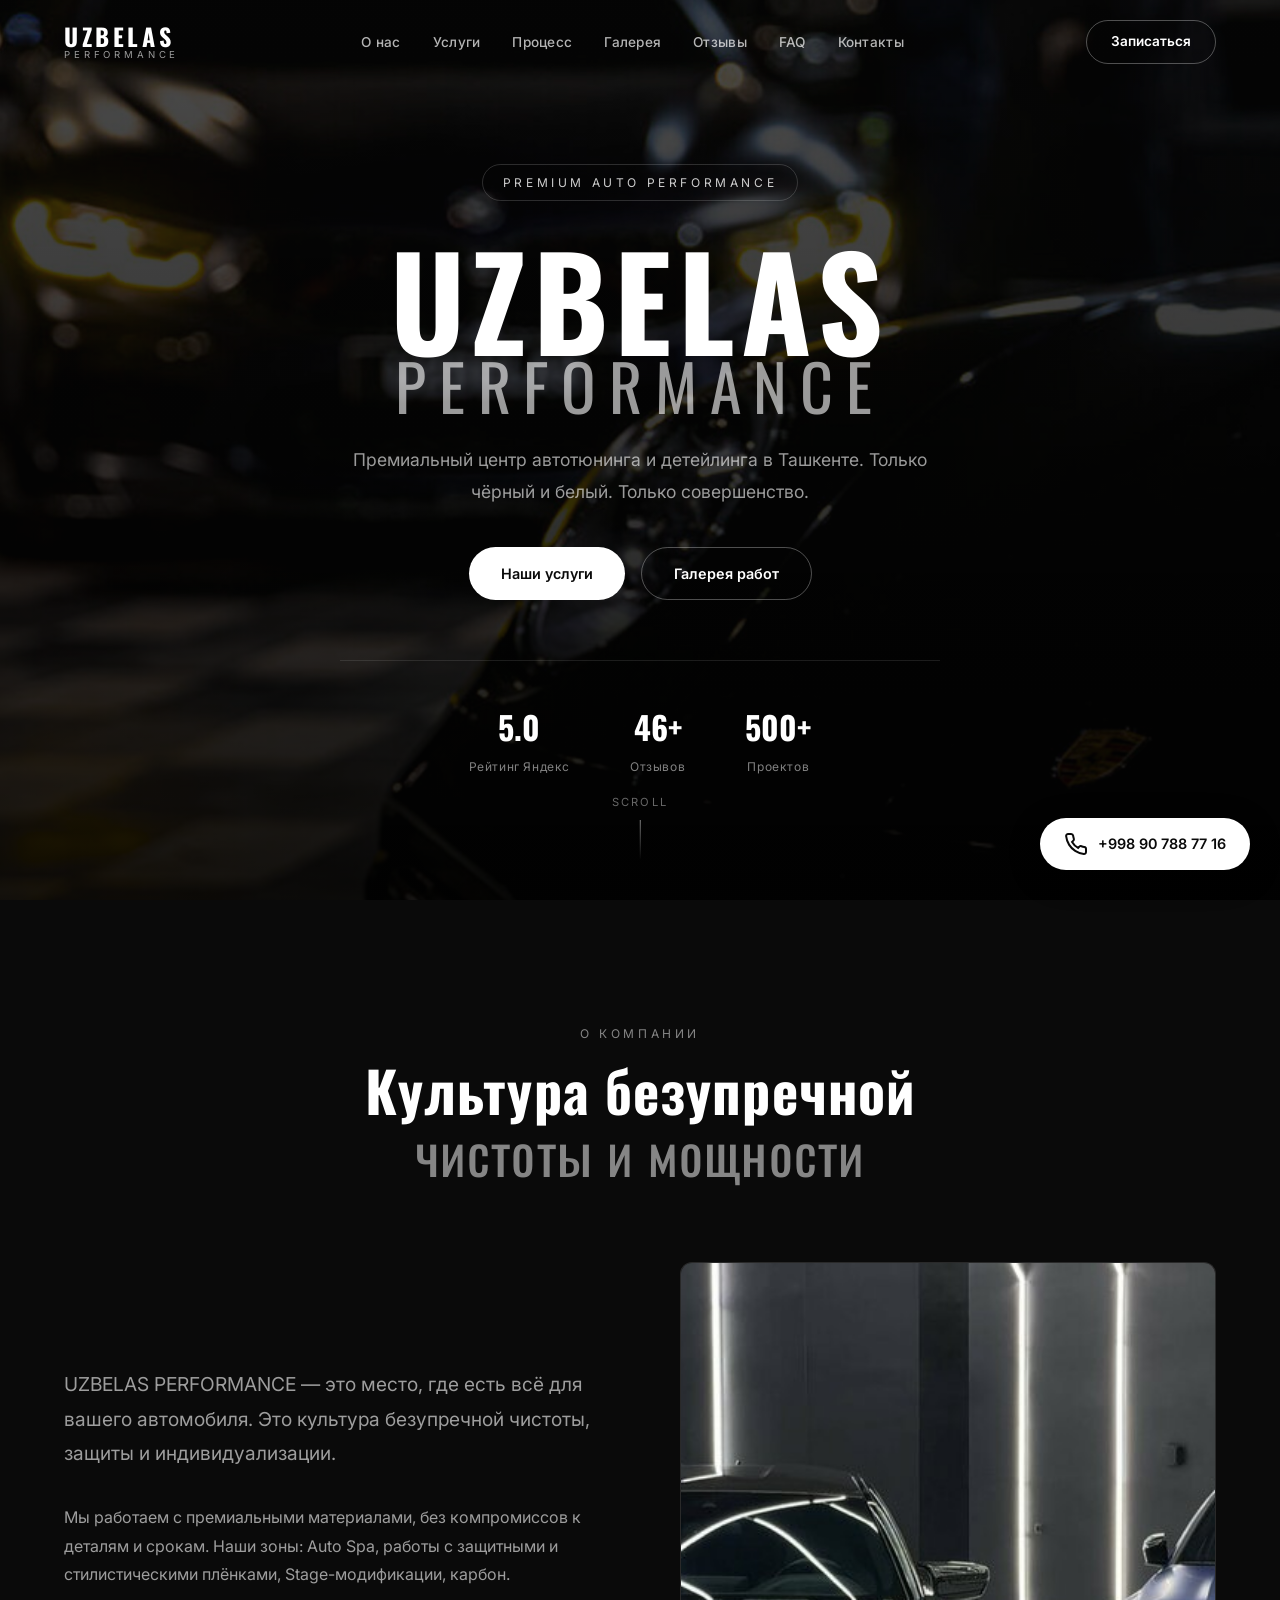
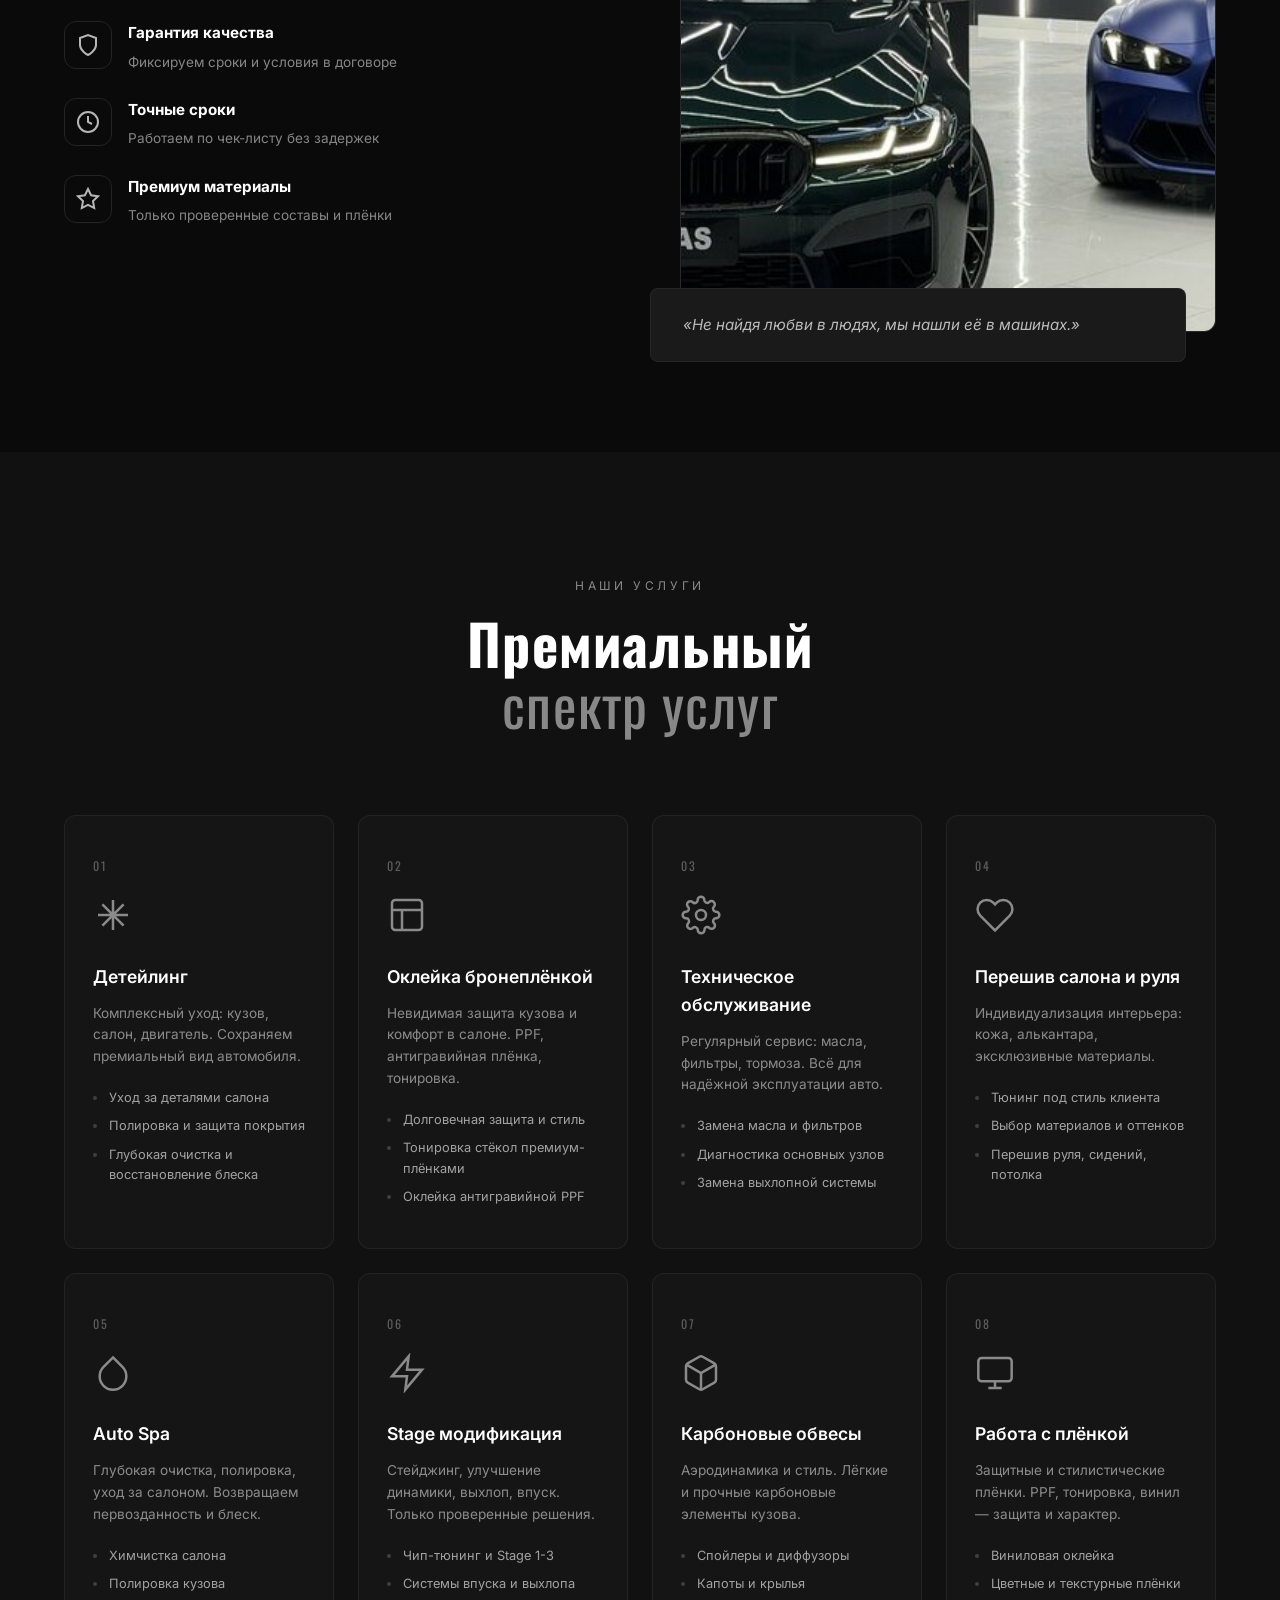
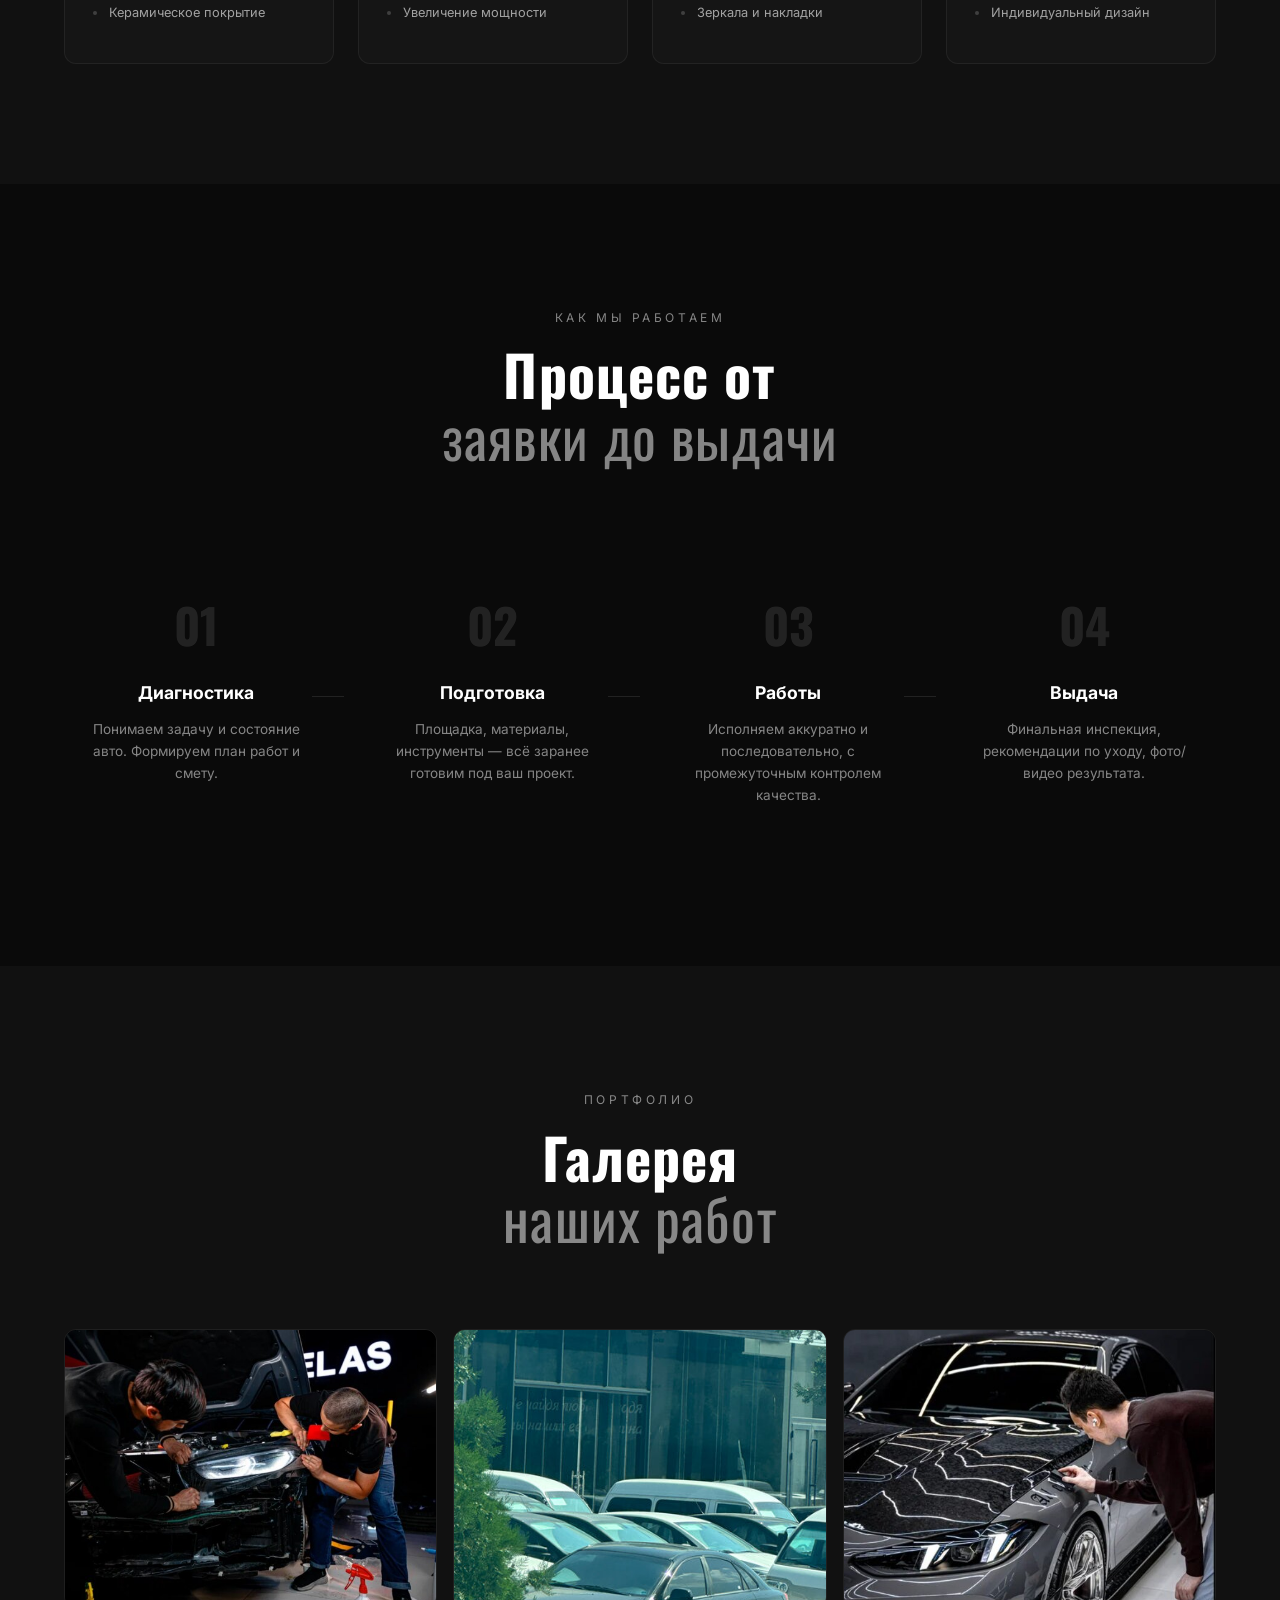
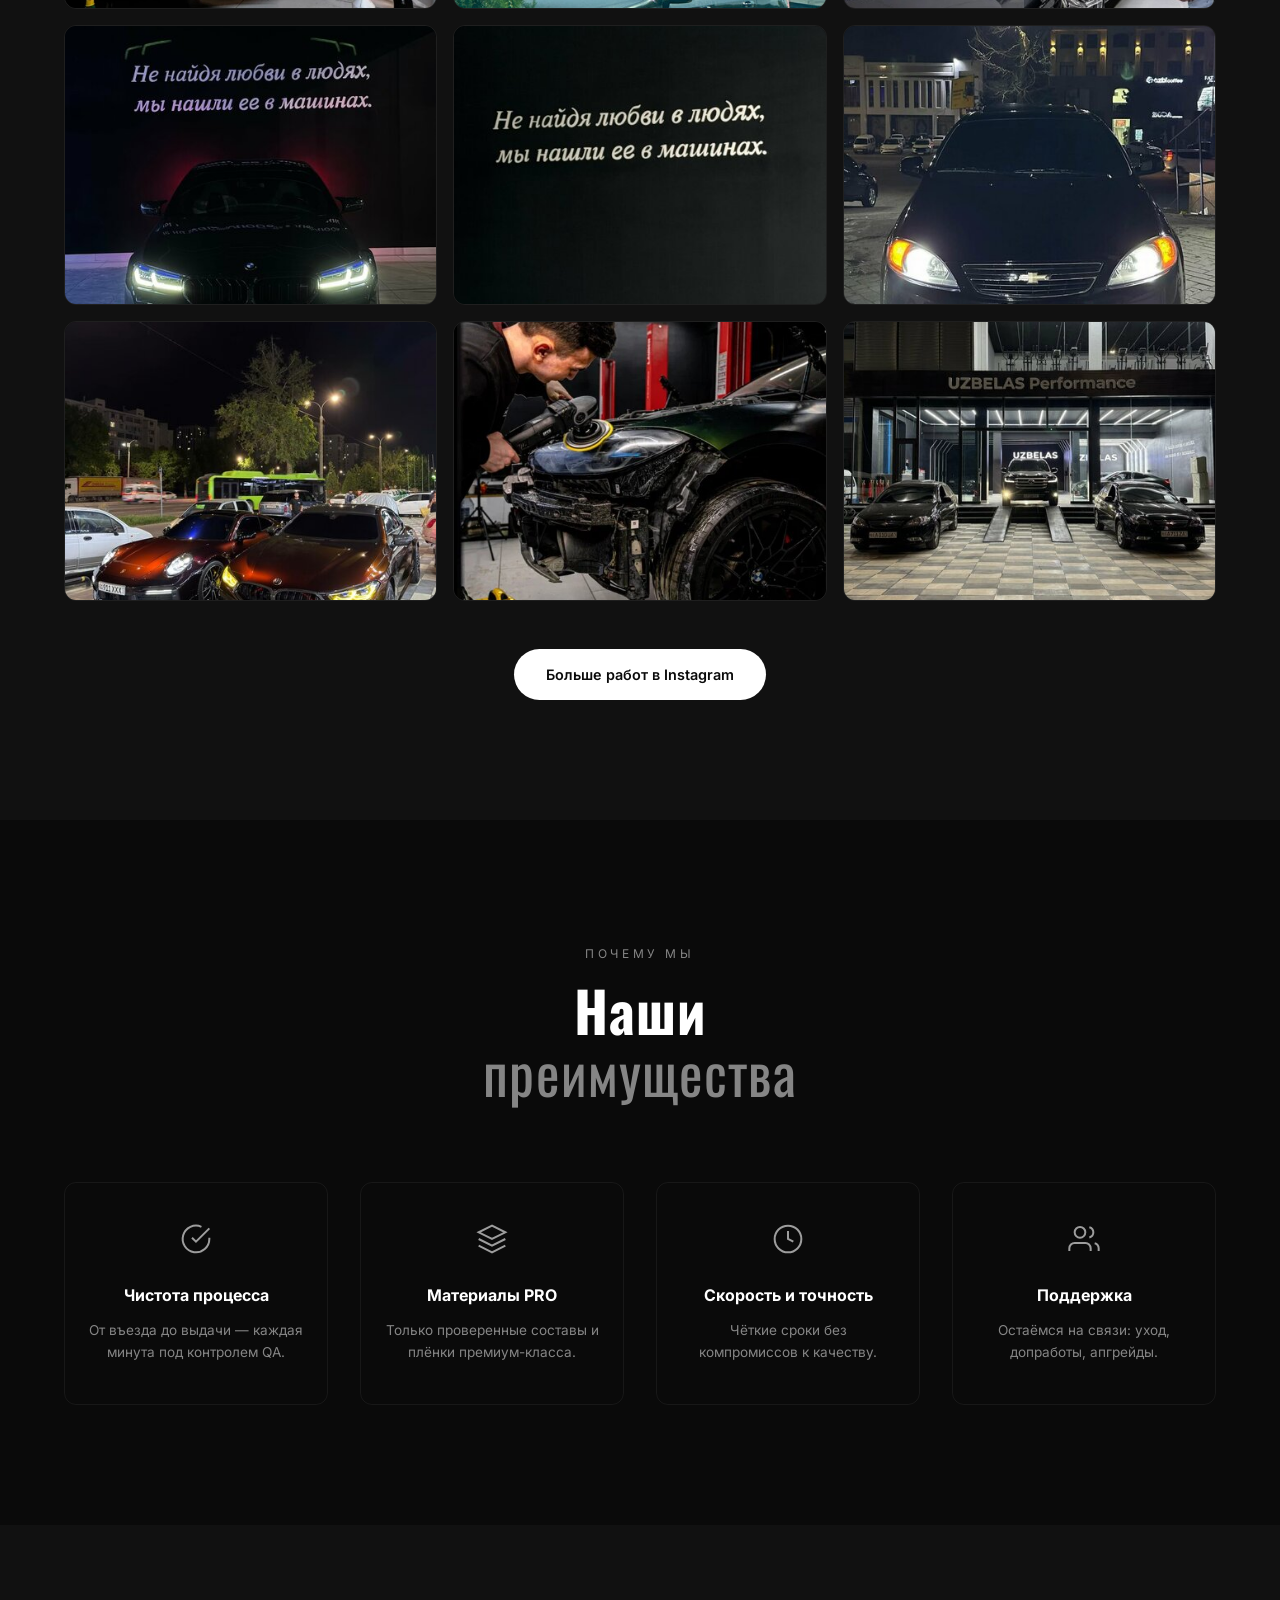
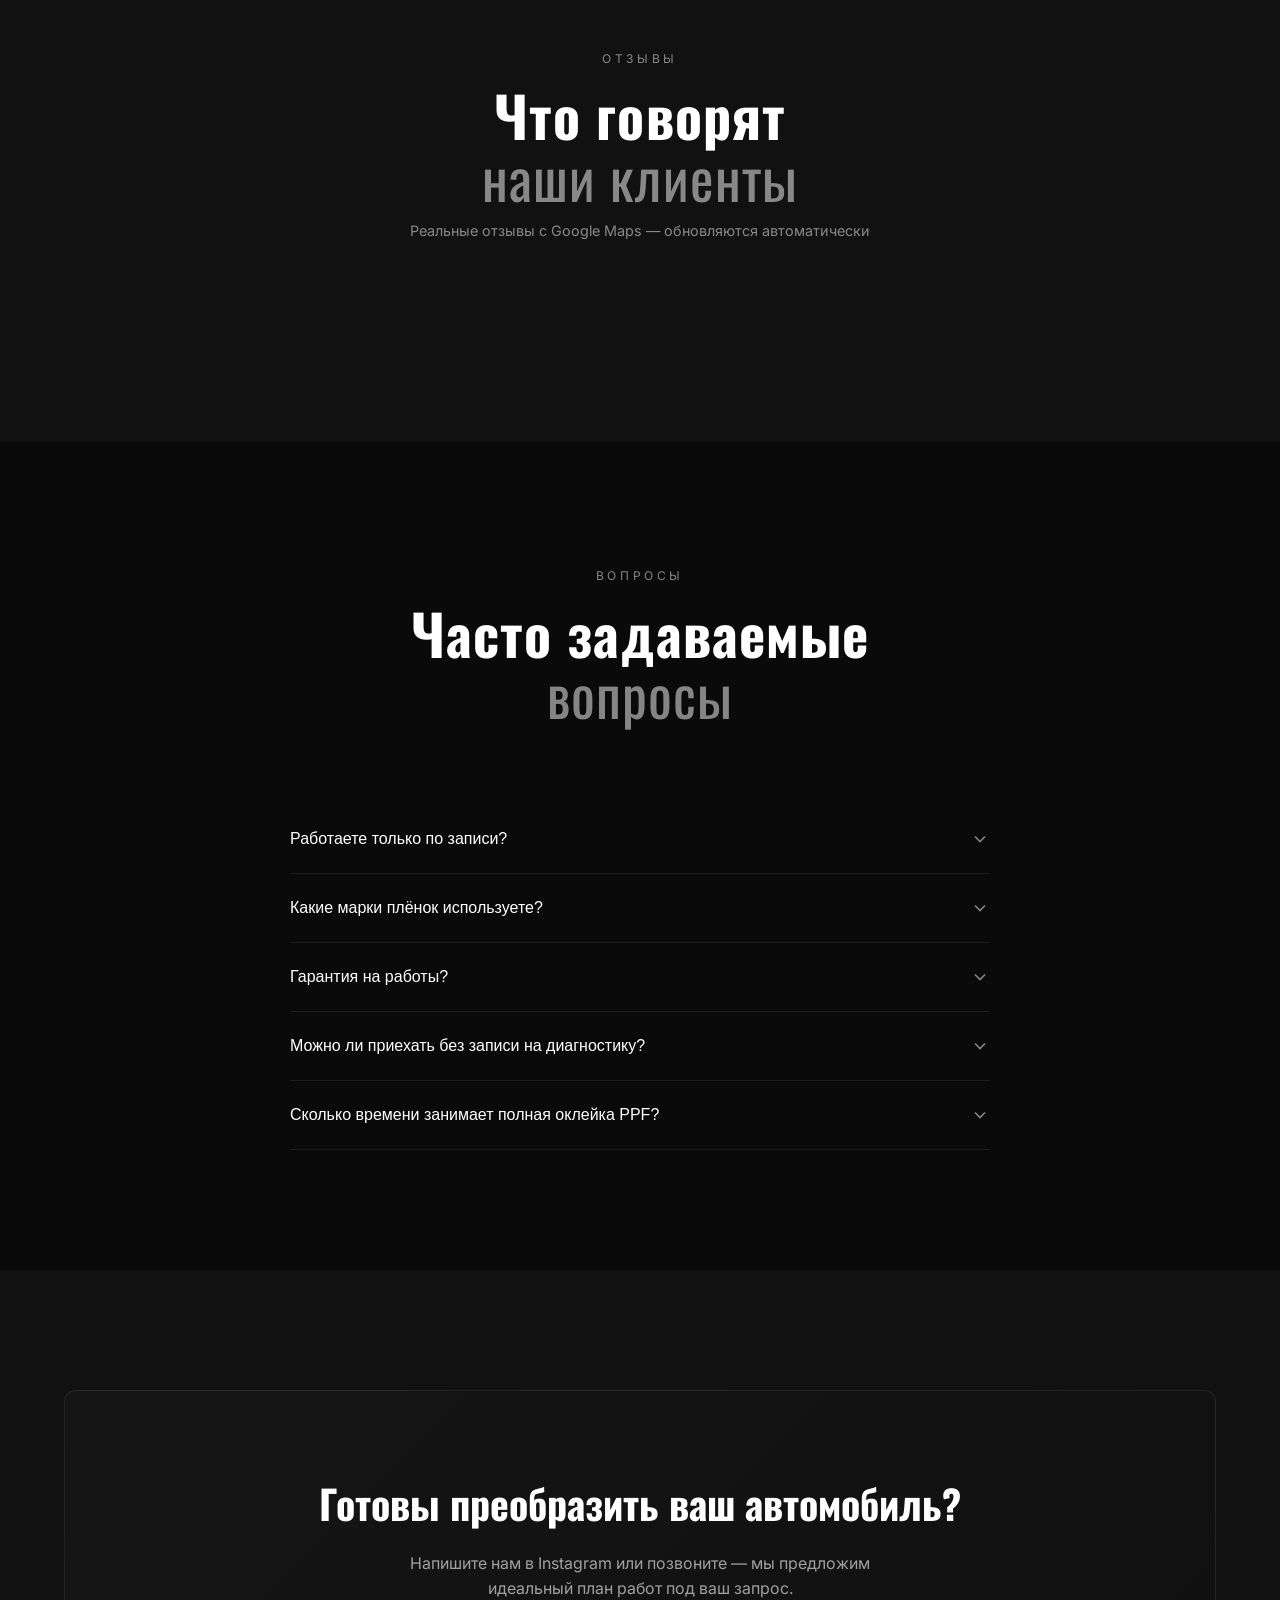
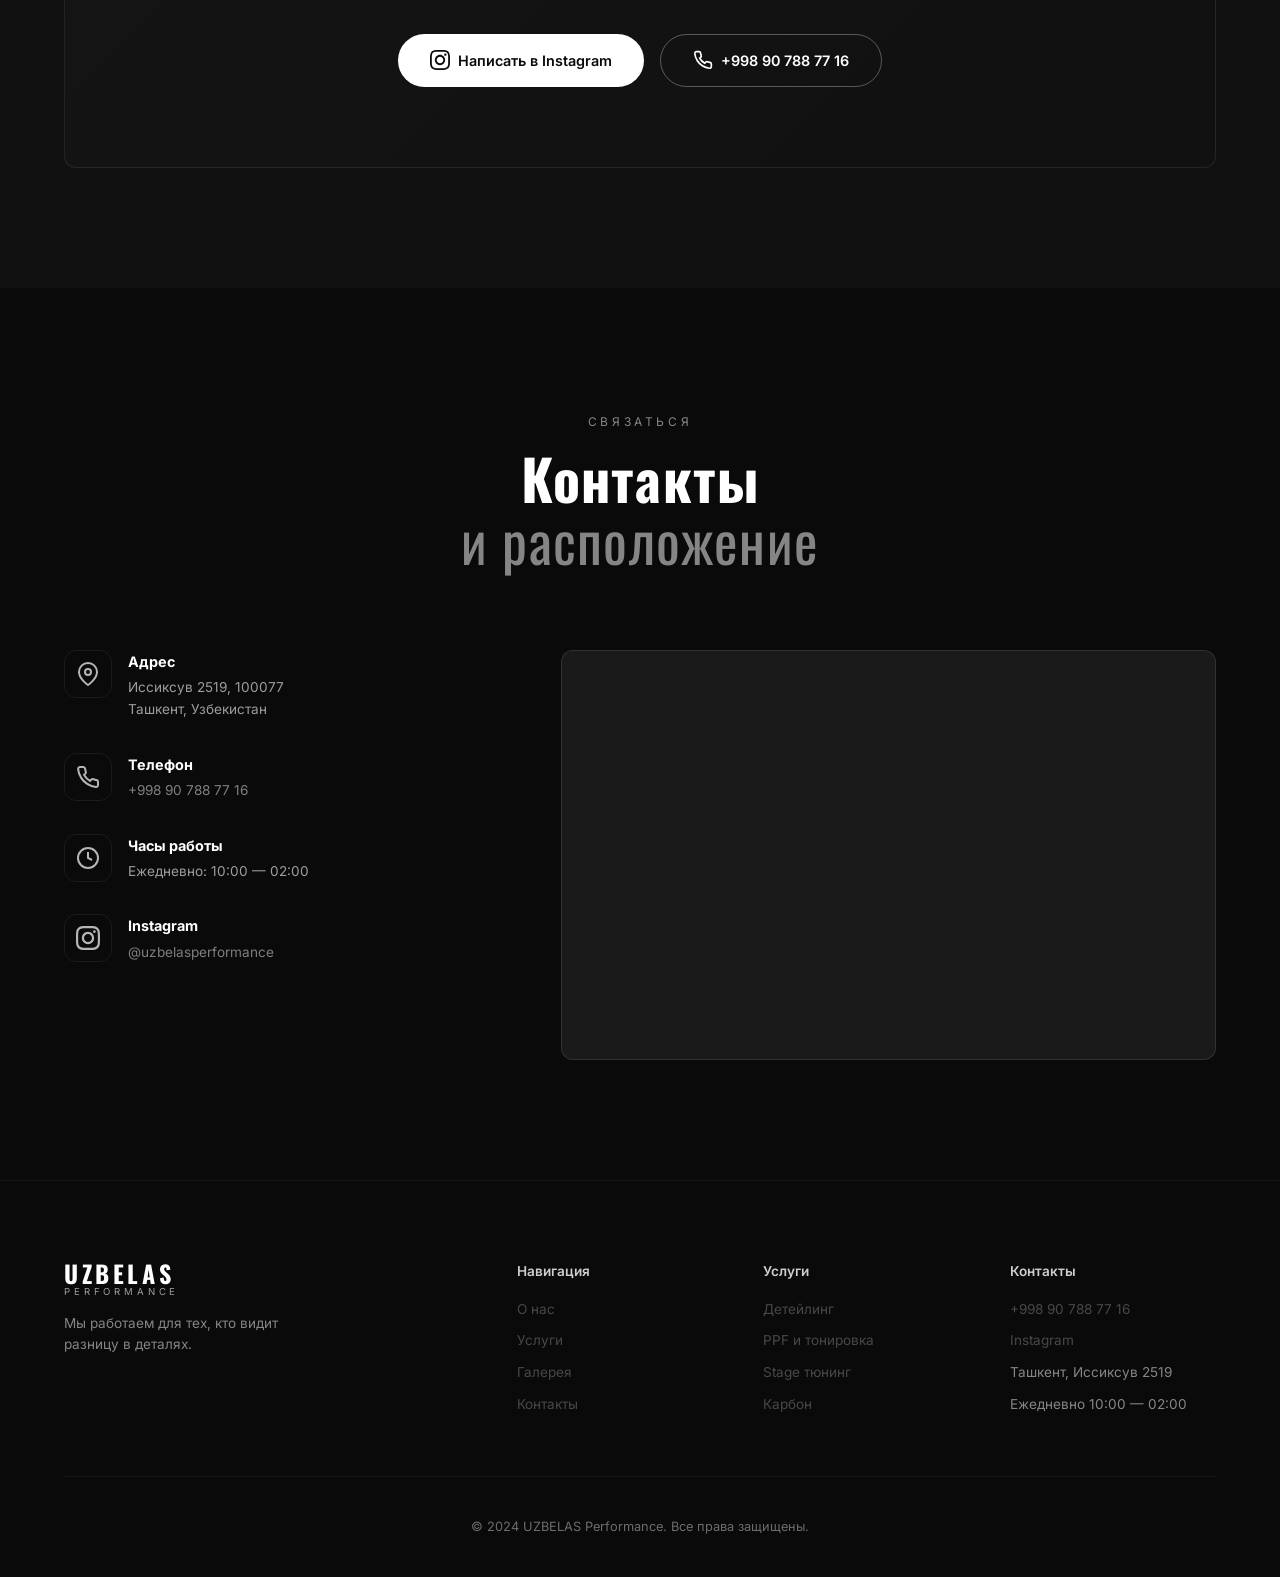
==== commit 52e0e3d3: "Add Elfsight Google Reviews widget integration Co-Authored-By: Devin AI <158243242+devin-ai-integrat" ====
--- a/index.html
+++ b/index.html
@@ -363,76 +363,17 @@
         </div>
     </section>
 
-    <!-- Reviews Section -->
+    <!-- Reviews Section (Elfsight Google Reviews Widget) -->
     <section class="section reviews" id="reviews">
         <div class="container">
             <div class="section-header">
                 <span class="section-tag">Отзывы</span>
                 <h2 class="section-title">Что говорят<br><span class="accent">наши клиенты</span></h2>
-            </div>
-            <div class="reviews-stats">
-                <div class="rating-big">
-                    <span class="rating-number">5.0</span>
-                    <div class="rating-stars">
-                        <svg width="20" height="20" viewBox="0 0 24 24" fill="currentColor"><polygon points="12 2 15.09 8.26 22 9.27 17 14.14 18.18 21.02 12 17.77 5.82 21.02 7 14.14 2 9.27 8.91 8.26 12 2"/></svg>
-                        <svg width="20" height="20" viewBox="0 0 24 24" fill="currentColor"><polygon points="12 2 15.09 8.26 22 9.27 17 14.14 18.18 21.02 12 17.77 5.82 21.02 7 14.14 2 9.27 8.91 8.26 12 2"/></svg>
-                        <svg width="20" height="20" viewBox="0 0 24 24" fill="currentColor"><polygon points="12 2 15.09 8.26 22 9.27 17 14.14 18.18 21.02 12 17.77 5.82 21.02 7 14.14 2 9.27 8.91 8.26 12 2"/></svg>
-                        <svg width="20" height="20" viewBox="0 0 24 24" fill="currentColor"><polygon points="12 2 15.09 8.26 22 9.27 17 14.14 18.18 21.02 12 17.77 5.82 21.02 7 14.14 2 9.27 8.91 8.26 12 2"/></svg>
-                        <svg width="20" height="20" viewBox="0 0 24 24" fill="currentColor"><polygon points="12 2 15.09 8.26 22 9.27 17 14.14 18.18 21.02 12 17.77 5.82 21.02 7 14.14 2 9.27 8.91 8.26 12 2"/></svg>
-                    </div>
-                    <span class="rating-count">46 отзывов на Яндекс</span>
-                </div>
-            </div>
-            <div class="reviews-grid">
-                <div class="review-card">
-                    <div class="review-header">
-                        <div class="review-avatar">JK</div>
-                        <div>
-                            <h4>Jamshidbek Komilov</h4>
-                            <div class="review-stars">
-                                <svg width="14" height="14" viewBox="0 0 24 24" fill="currentColor"><polygon points="12 2 15.09 8.26 22 9.27 17 14.14 18.18 21.02 12 17.77 5.82 21.02 7 14.14 2 9.27 8.91 8.26 12 2"/></svg>
-                                <svg width="14" height="14" viewBox="0 0 24 24" fill="currentColor"><polygon points="12 2 15.09 8.26 22 9.27 17 14.14 18.18 21.02 12 17.77 5.82 21.02 7 14.14 2 9.27 8.91 8.26 12 2"/></svg>
-                                <svg width="14" height="14" viewBox="0 0 24 24" fill="currentColor"><polygon points="12 2 15.09 8.26 22 9.27 17 14.14 18.18 21.02 12 17.77 5.82 21.02 7 14.14 2 9.27 8.91 8.26 12 2"/></svg>
-                                <svg width="14" height="14" viewBox="0 0 24 24" fill="currentColor"><polygon points="12 2 15.09 8.26 22 9.27 17 14.14 18.18 21.02 12 17.77 5.82 21.02 7 14.14 2 9.27 8.91 8.26 12 2"/></svg>
-                                <svg width="14" height="14" viewBox="0 0 24 24" fill="currentColor"><polygon points="12 2 15.09 8.26 22 9.27 17 14.14 18.18 21.02 12 17.77 5.82 21.02 7 14.14 2 9.27 8.91 8.26 12 2"/></svg>
-                            </div>
-                        </div>
-                    </div>
-                    <p class="review-text">"Для меня это самая важная деталь! Работа выполнена на высшем уровне, рекомендую всем!"</p>
-                </div>
-                <div class="review-card">
-                    <div class="review-header">
-                        <div class="review-avatar">SG</div>
-                        <div>
-                            <h4>Samsung Galaxy</h4>
-                            <div class="review-stars">
-                                <svg width="14" height="14" viewBox="0 0 24 24" fill="currentColor"><polygon points="12 2 15.09 8.26 22 9.27 17 14.14 18.18 21.02 12 17.77 5.82 21.02 7 14.14 2 9.27 8.91 8.26 12 2"/></svg>
-                                <svg width="14" height="14" viewBox="0 0 24 24" fill="currentColor"><polygon points="12 2 15.09 8.26 22 9.27 17 14.14 18.18 21.02 12 17.77 5.82 21.02 7 14.14 2 9.27 8.91 8.26 12 2"/></svg>
-                                <svg width="14" height="14" viewBox="0 0 24 24" fill="currentColor"><polygon points="12 2 15.09 8.26 22 9.27 17 14.14 18.18 21.02 12 17.77 5.82 21.02 7 14.14 2 9.27 8.91 8.26 12 2"/></svg>
-                                <svg width="14" height="14" viewBox="0 0 24 24" fill="currentColor"><polygon points="12 2 15.09 8.26 22 9.27 17 14.14 18.18 21.02 12 17.77 5.82 21.02 7 14.14 2 9.27 8.91 8.26 12 2"/></svg>
-                                <svg width="14" height="14" viewBox="0 0 24 24" fill="currentColor"><polygon points="12 2 15.09 8.26 22 9.27 17 14.14 18.18 21.02 12 17.77 5.82 21.02 7 14.14 2 9.27 8.91 8.26 12 2"/></svg>
-                            </div>
-                        </div>
-                    </div>
-                    <p class="review-text">"Очень крутое место! Профессиональный подход, качественные материалы. Машина как новая!"</p>
-                </div>
-                <div class="review-card">
-                    <div class="review-header">
-                        <div class="review-avatar">AK</div>
-                        <div>
-                            <h4>Alisher K.</h4>
-                            <div class="review-stars">
-                                <svg width="14" height="14" viewBox="0 0 24 24" fill="currentColor"><polygon points="12 2 15.09 8.26 22 9.27 17 14.14 18.18 21.02 12 17.77 5.82 21.02 7 14.14 2 9.27 8.91 8.26 12 2"/></svg>
-                                <svg width="14" height="14" viewBox="0 0 24 24" fill="currentColor"><polygon points="12 2 15.09 8.26 22 9.27 17 14.14 18.18 21.02 12 17.77 5.82 21.02 7 14.14 2 9.27 8.91 8.26 12 2"/></svg>
-                                <svg width="14" height="14" viewBox="0 0 24 24" fill="currentColor"><polygon points="12 2 15.09 8.26 22 9.27 17 14.14 18.18 21.02 12 17.77 5.82 21.02 7 14.14 2 9.27 8.91 8.26 12 2"/></svg>
-                                <svg width="14" height="14" viewBox="0 0 24 24" fill="currentColor"><polygon points="12 2 15.09 8.26 22 9.27 17 14.14 18.18 21.02 12 17.77 5.82 21.02 7 14.14 2 9.27 8.91 8.26 12 2"/></svg>
-                                <svg width="14" height="14" viewBox="0 0 24 24" fill="currentColor"><polygon points="12 2 15.09 8.26 22 9.27 17 14.14 18.18 21.02 12 17.77 5.82 21.02 7 14.14 2 9.27 8.91 8.26 12 2"/></svg>
-                            </div>
-                        </div>
-                    </div>
-                    <p class="review-text">"Делал Stage 2 тюнинг и полную оклейку PPF. Результат превзошёл ожидания. Ребята знают своё дело!"</p>
-                </div>
-            </div>
+                <p class="section-subtitle">Реальные отзывы с Google Maps — обновляются автоматически</p>
+            </div>
+            <!-- Elfsight Google Reviews Widget -->
+            <!-- ИНСТРУКЦИЯ: Замени YOUR-ELFSIGHT-APP-ID на свой ID виджета из elfsight.com -->
+            <div class="elfsight-app-lazy" data-elfsight-app-lazy data-id="YOUR-ELFSIGHT-APP-ID"></div>
         </div>
     </section>
 
@@ -617,6 +558,9 @@
         <span>+998 90 788 77 16</span>
     </a>
 
+    <!-- Elfsight Platform Script -->
+    <script src="https://static.elfsight.com/platform/platform.js" async></script>
+
     <script src="script.js"></script>
 </body>
 </html>
--- a/style.css
+++ b/style.css
@@ -401,6 +401,12 @@
     font-weight: 400;
 }
 
+.section-subtitle {
+    font-size: 0.9rem;
+    opacity: 0.5;
+    margin-top: 12px;
+}
+
 /* ===== ABOUT ===== */
 .about-grid {
     display: grid;
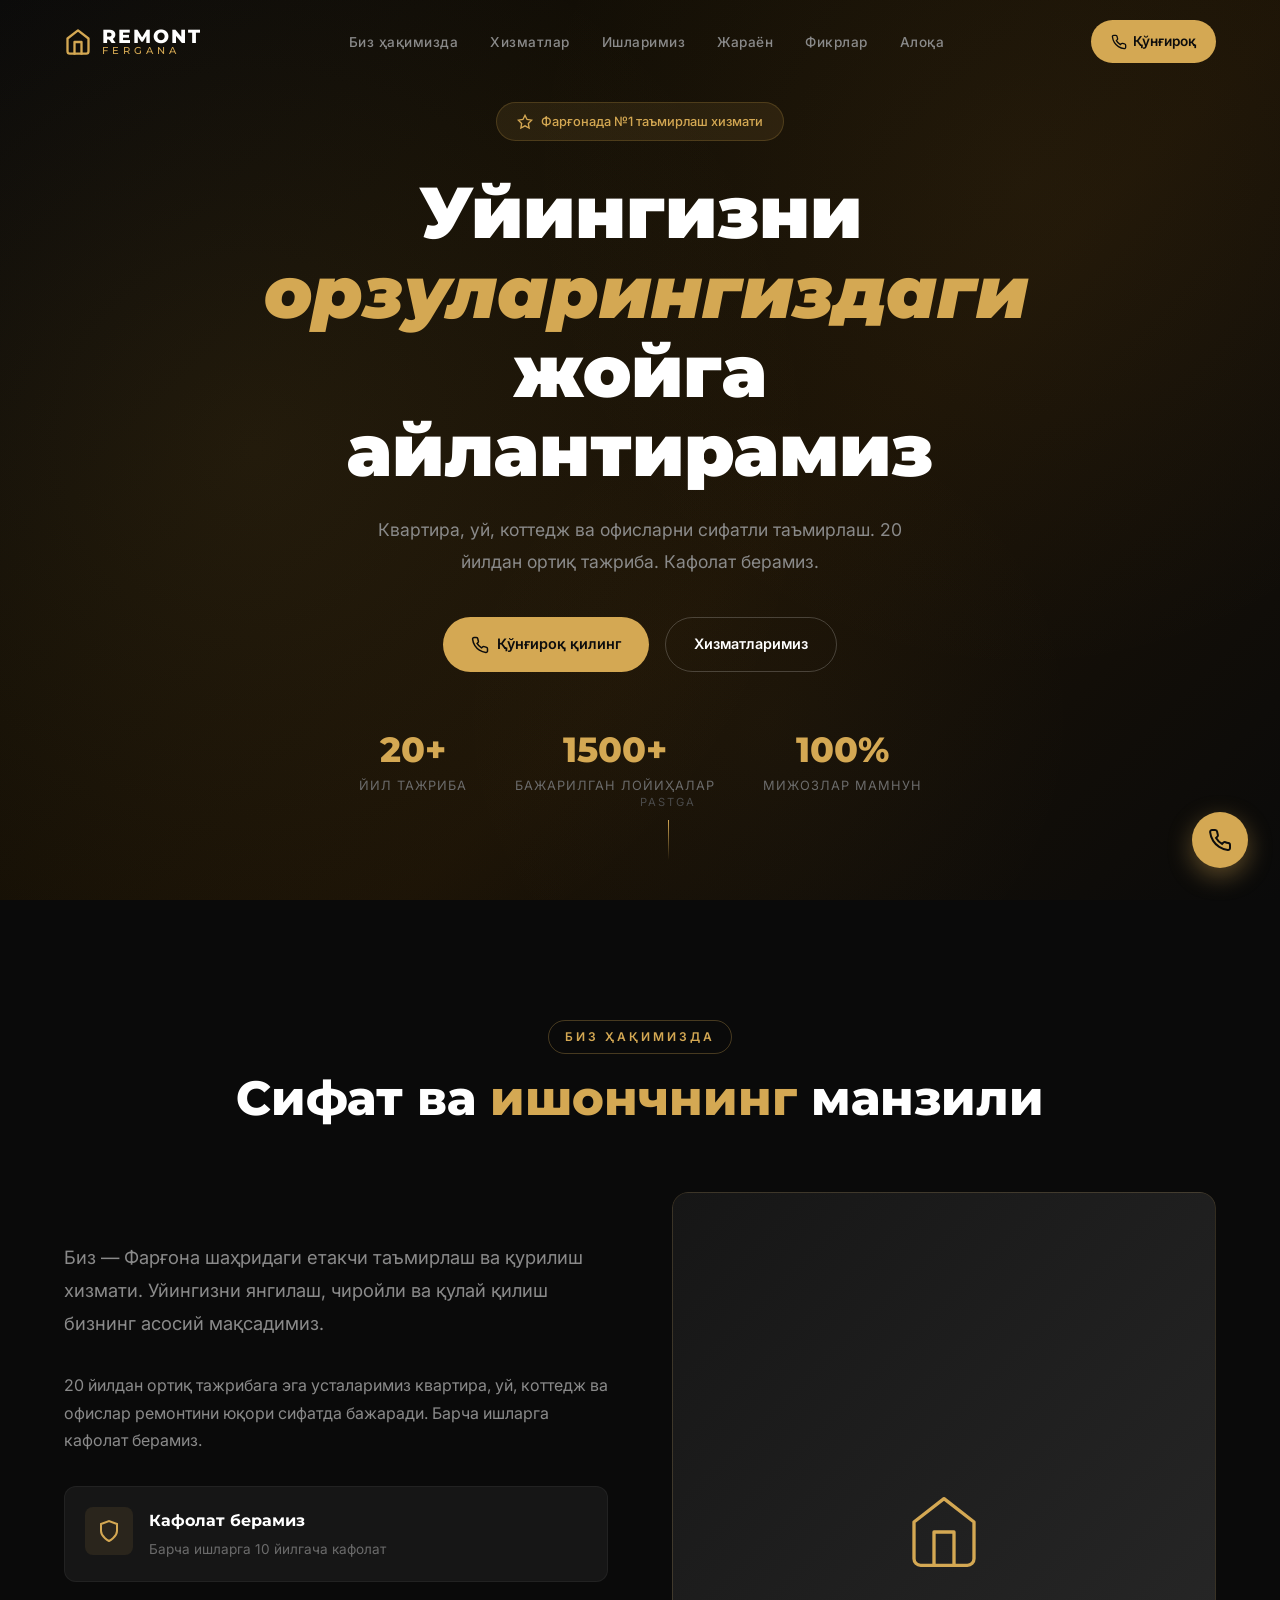
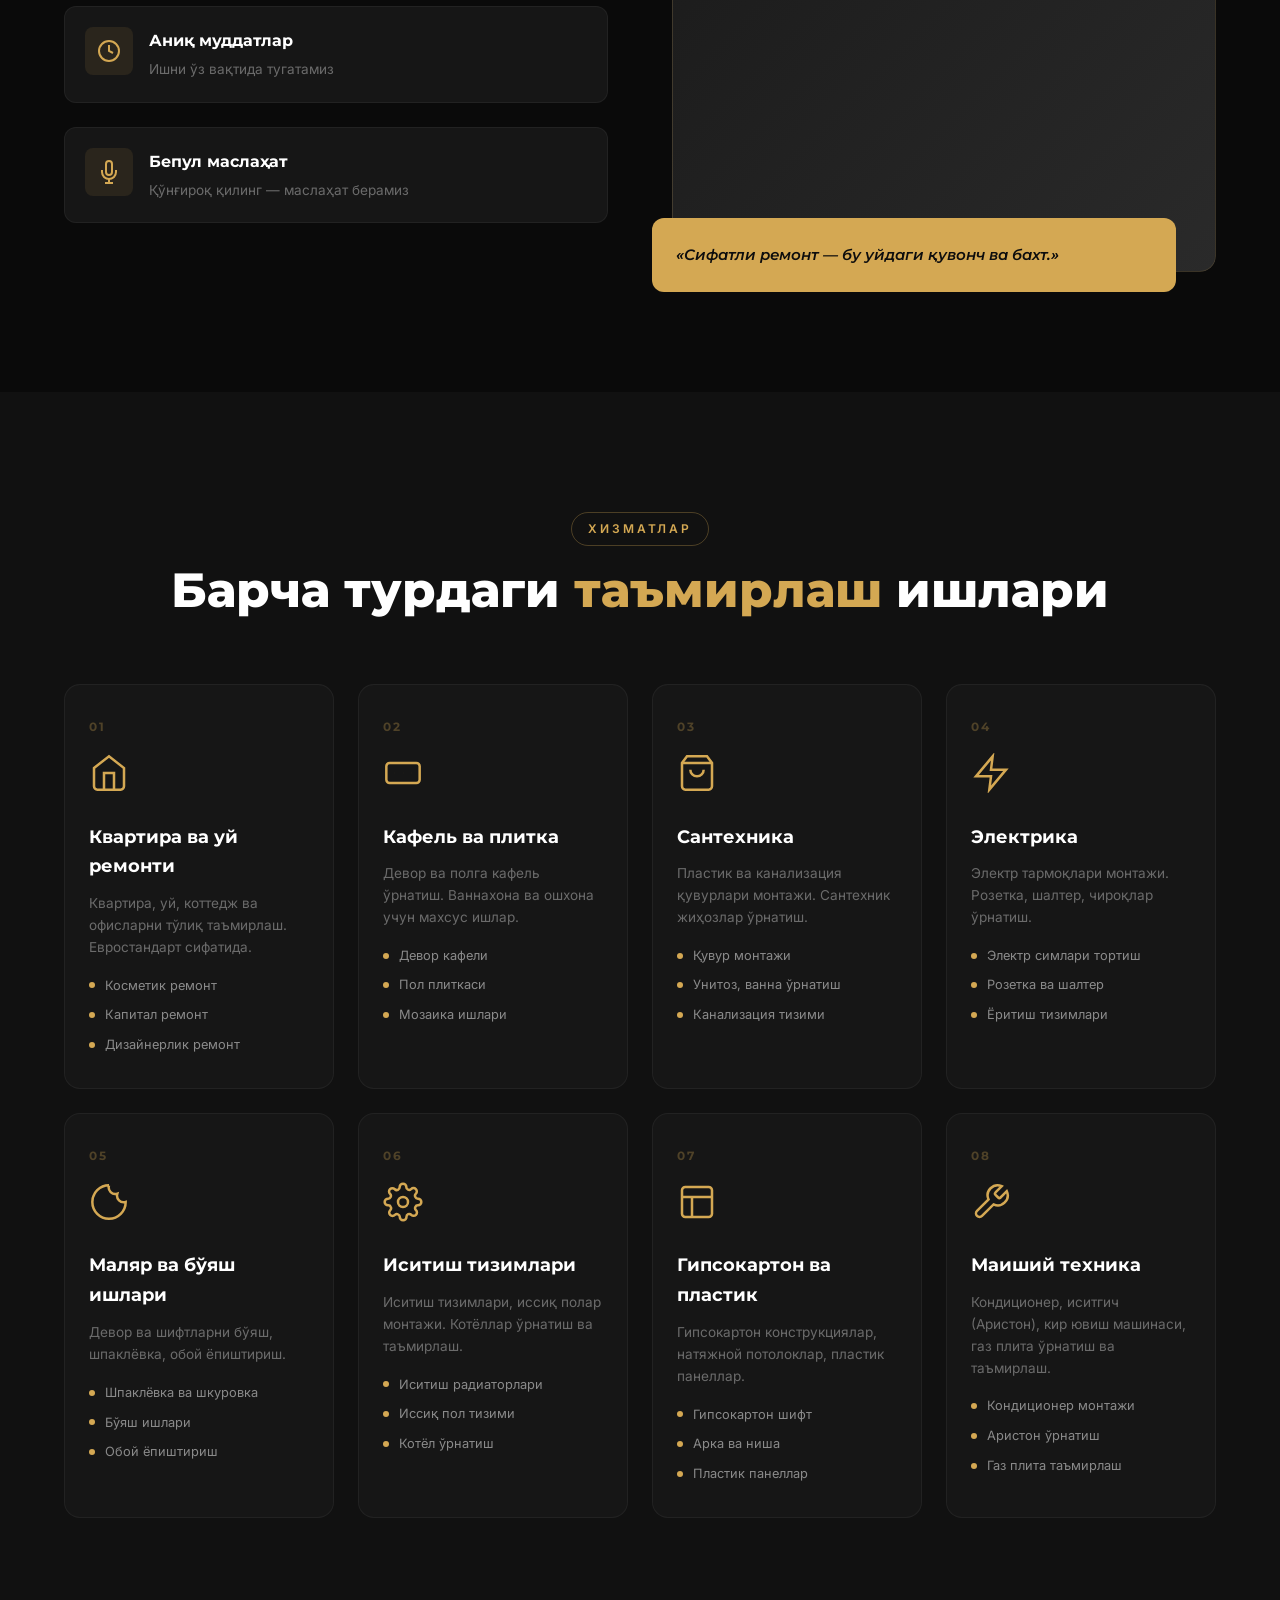
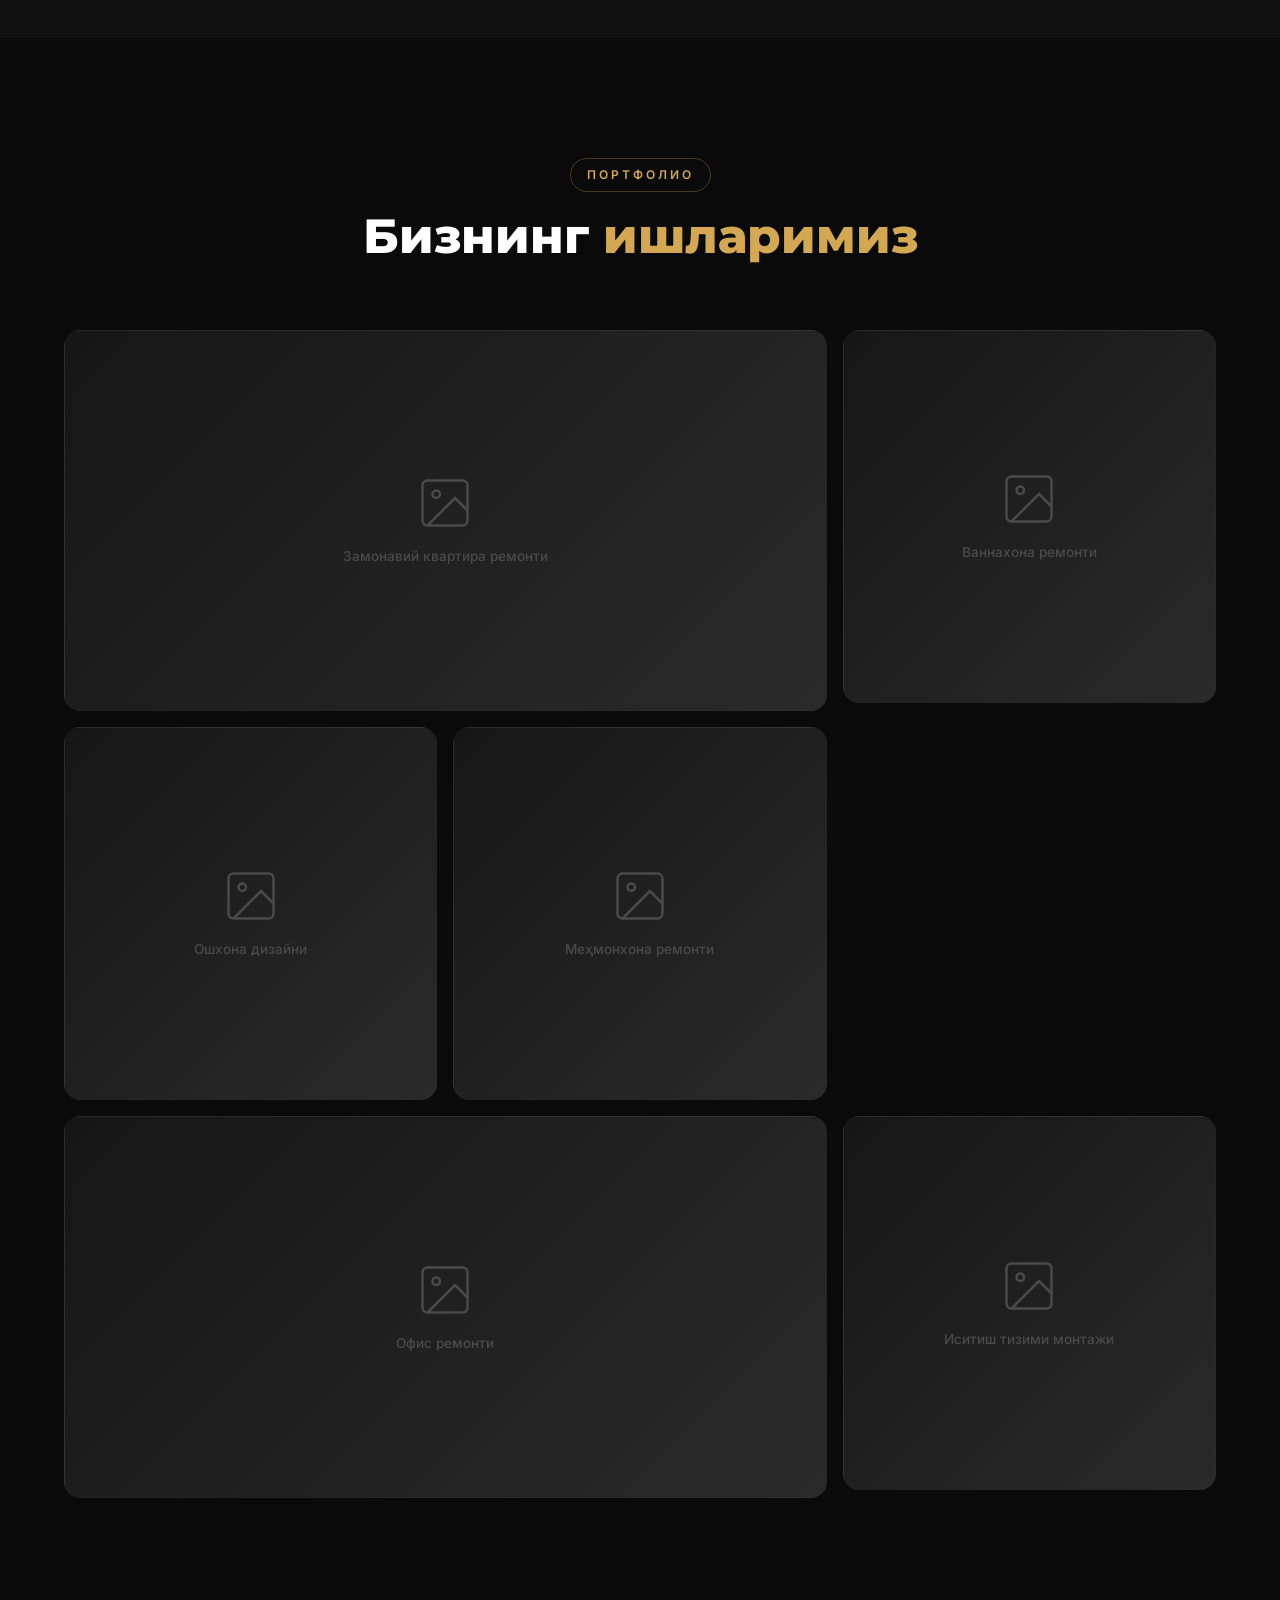
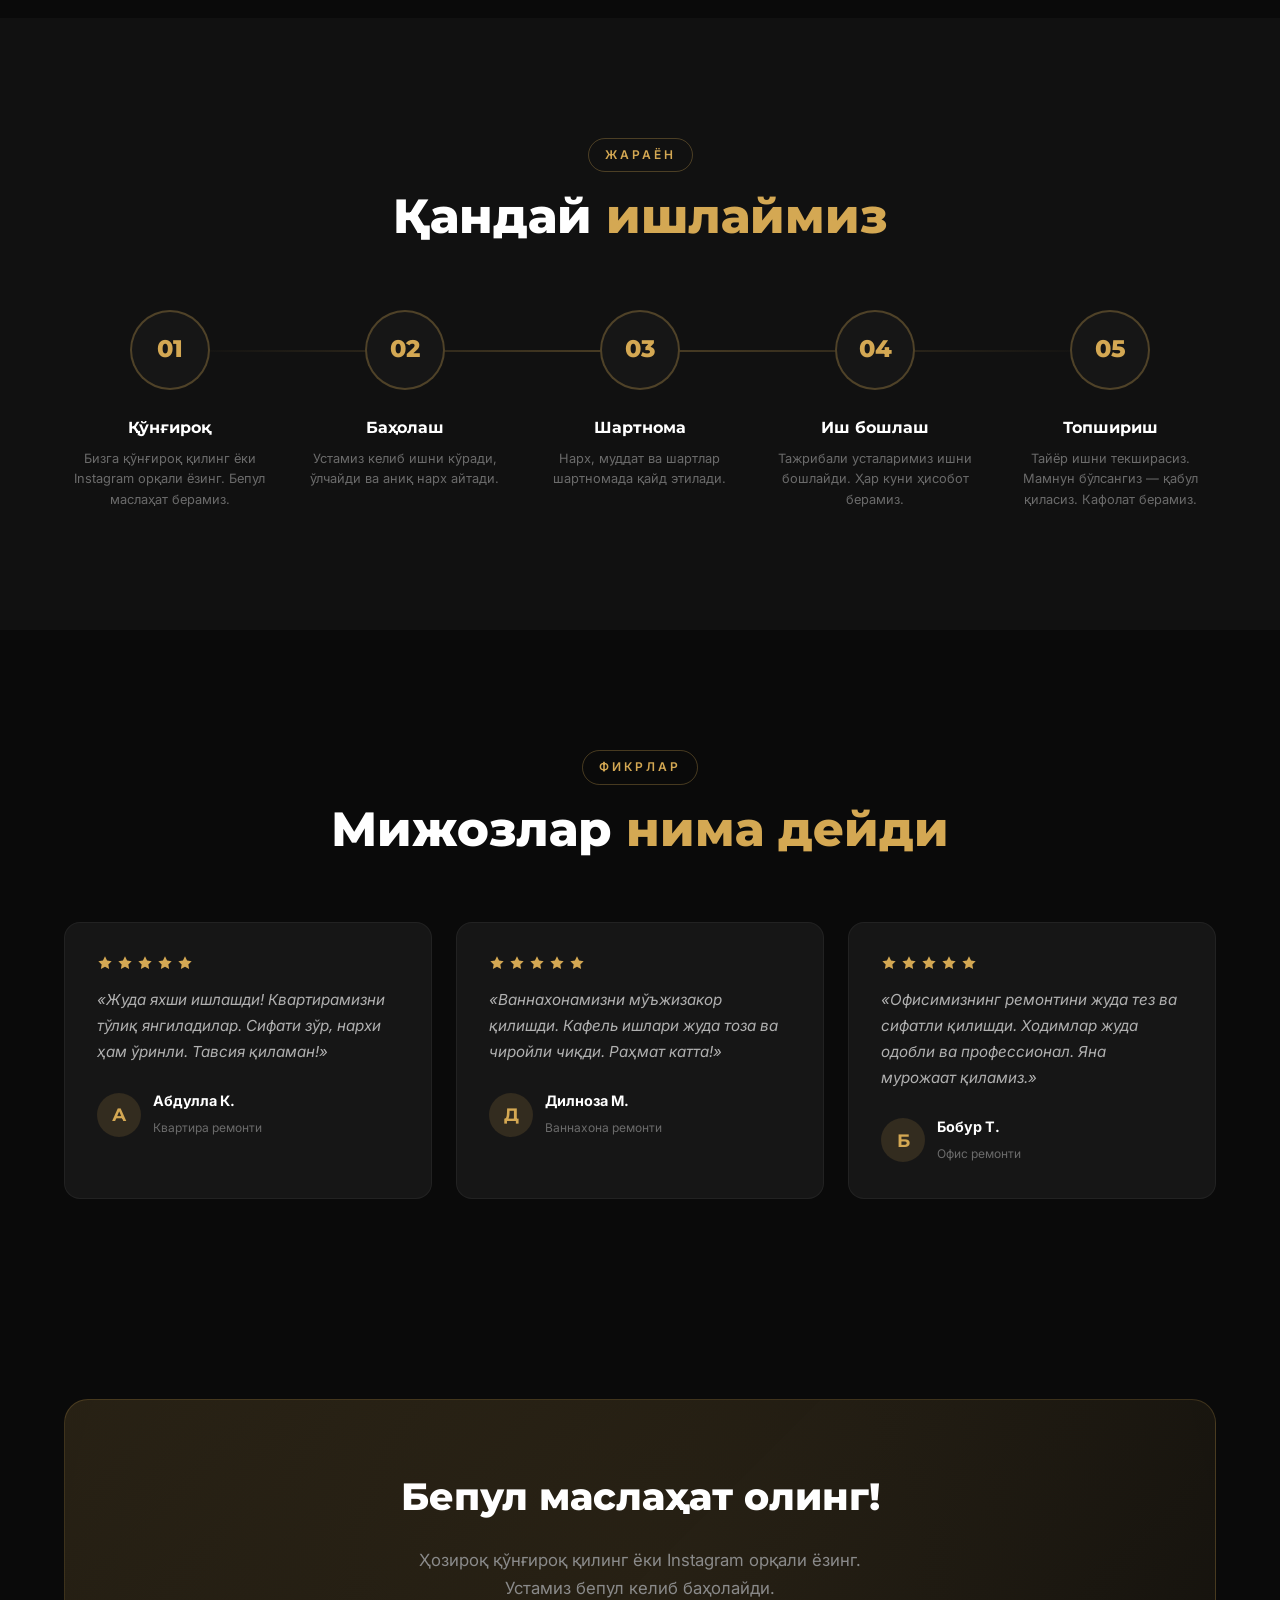
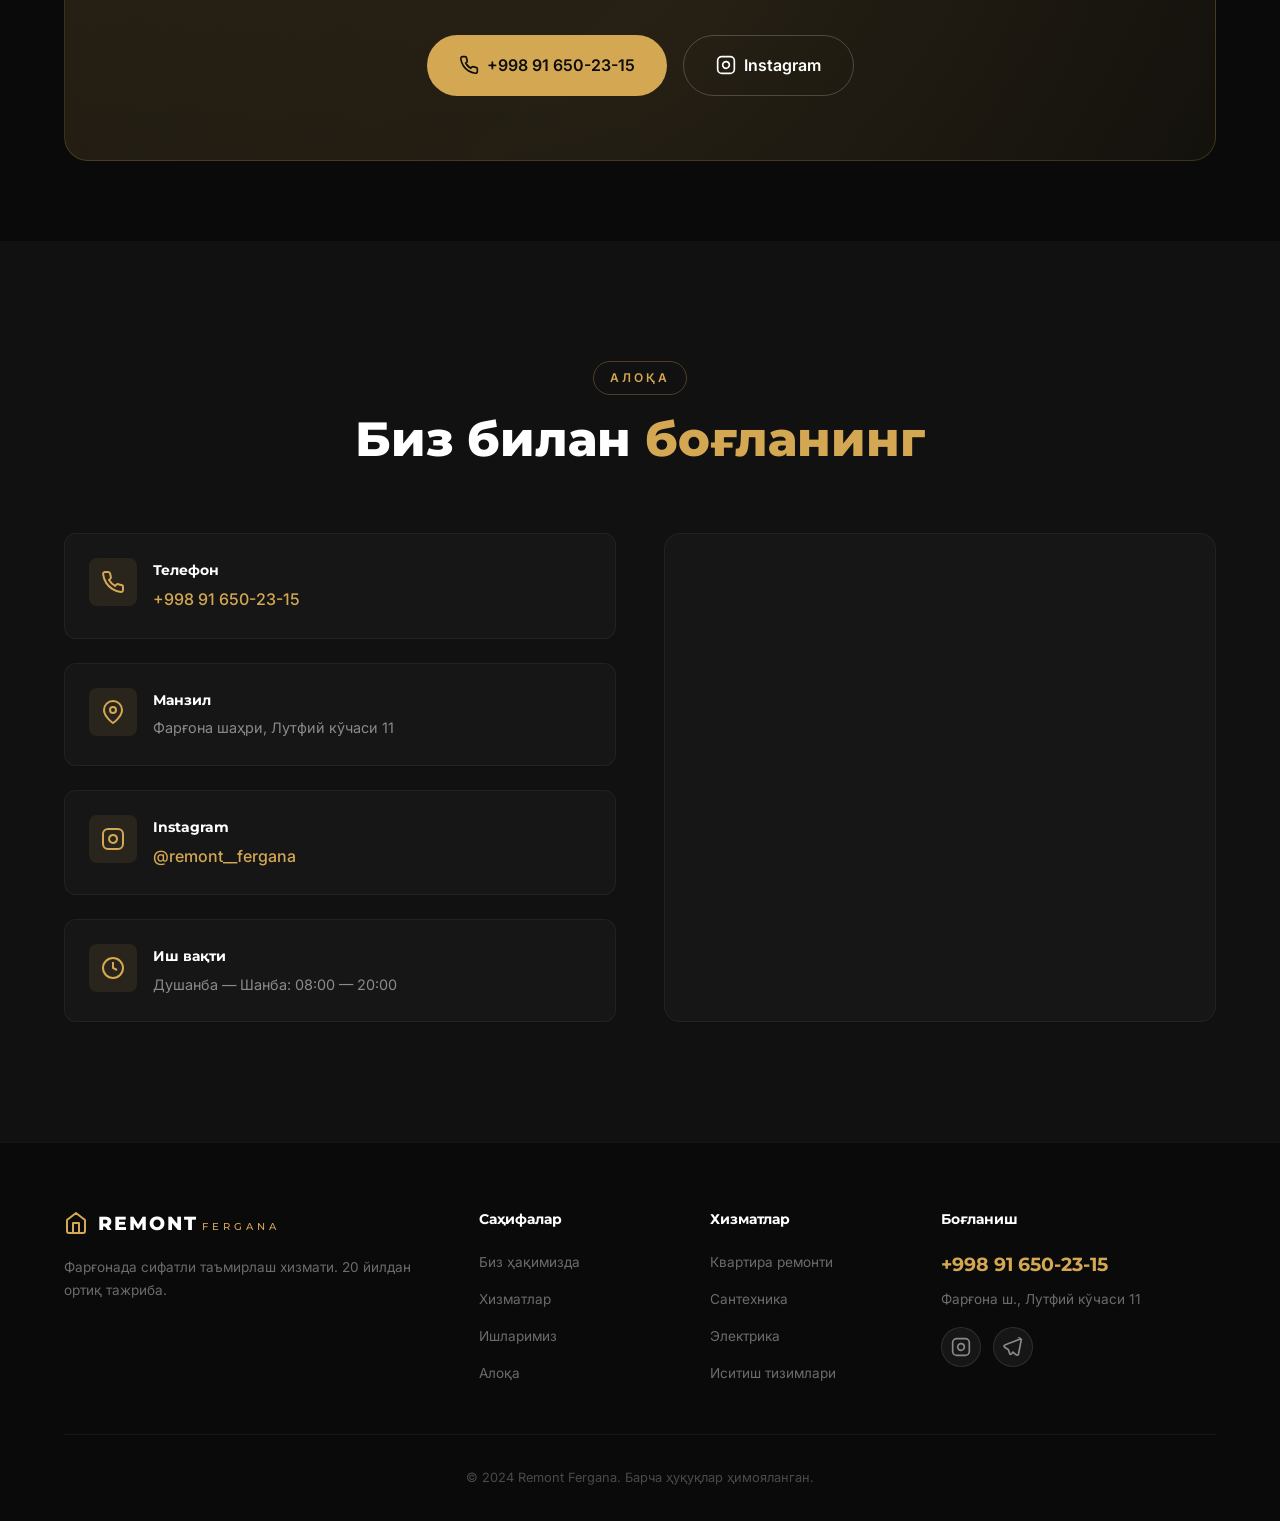
==== commit 1c80e3c4: "Remont Fergana — сайт таъмирлаш хизмати (ўзбек тилида) - Тўлиқ янги дизайн: премиум қора-олтин тема " ====
--- a/index.html
+++ b/index.html
@@ -1,39 +1,62 @@
 <!DOCTYPE html>
-<html lang="ru">
+<html lang="uz">
 <head>
     <meta charset="UTF-8">
     <meta name="viewport" content="width=device-width, initial-scale=1.0">
-    <title>UZBELAS Performance — Премиальный автотюнинг и детейлинг в Ташкенте</title>
-    <meta name="description" content="UZBELAS Performance — премиальный центр автотюнинга и детейлинга в Ташкенте. Auto Spa, PPF, Stage-модификации, карбон. Только совершенство.">
+    <title>Remont Fergana — Фарғонада квартира ва уй таъмирлаш хизмати</title>
+    <meta name="description" content="Фарғонада квартира, уй, коттедж ва офис таъмирлаш. Сифатли ремонт, сантехника, электрика, иситиш тизимлари. +998 91 650-23-15">
+    <meta name="keywords" content="ремонт Фарғона, таъмирлаш, квартира ремонт, уй таъмирлаш, сантехника, электрика, Fergana remont">
+    <meta property="og:title" content="Remont Fergana — Сифатли таъмирлаш хизмати">
+    <meta property="og:description" content="Фарғонада барча турдаги таъмирлаш ишлари. Квартира, уй, офис ремонти.">
+    <meta property="og:type" content="website">
     <link rel="preconnect" href="https://fonts.googleapis.com">
     <link rel="preconnect" href="https://fonts.gstatic.com" crossorigin>
-    <link href="https://fonts.googleapis.com/css2?family=Inter:wght@300;400;500;600;700;800;900&family=Oswald:wght@400;500;600;700&display=swap" rel="stylesheet">
+    <link href="https://fonts.googleapis.com/css2?family=Inter:wght@300;400;500;600;700;800;900&family=Montserrat:wght@400;500;600;700;800;900&display=swap" rel="stylesheet">
     <link rel="stylesheet" href="style.css">
-    <link rel="icon" type="image/svg+xml" href="data:image/svg+xml,<svg xmlns='http://www.w3.org/2000/svg' viewBox='0 0 100 100'><text y='.9em' font-size='90'>🏎</text></svg>">
+    <link rel="icon" type="image/svg+xml" href="data:image/svg+xml,<svg xmlns='http://www.w3.org/2000/svg' viewBox='0 0 100 100'><text y='.9em' font-size='90'>🔧</text></svg>">
 </head>
 <body>
     <!-- Preloader -->
     <div class="preloader" id="preloader">
-        <div class="preloader-logo">UZBELAS</div>
+        <div class="preloader-content">
+            <div class="preloader-icon">
+                <svg width="48" height="48" viewBox="0 0 24 24" fill="none" stroke="currentColor" stroke-width="2" stroke-linecap="round" stroke-linejoin="round">
+                    <path d="M21 16V8a2 2 0 0 0-1-1.73l-7-4a2 2 0 0 0-2 0l-7 4A2 2 0 0 0 3 8v8a2 2 0 0 0 1 1.73l7 4a2 2 0 0 0 2 0l7-4A2 2 0 0 0 21 16z"/>
+                    <polyline points="3.27 6.96 12 12.01 20.73 6.96"/>
+                    <line x1="12" y1="22.08" x2="12" y2="12"/>
+                </svg>
+            </div>
+            <div class="preloader-text">REMONT FERGANA</div>
+        </div>
     </div>
 
     <!-- Navigation -->
     <nav class="navbar" id="navbar">
         <div class="nav-container">
             <a href="#hero" class="nav-logo">
-                <span class="logo-text">UZBELAS</span>
-                <span class="logo-sub">PERFORMANCE</span>
+                <span class="logo-icon">
+                    <svg width="28" height="28" viewBox="0 0 24 24" fill="none" stroke="currentColor" stroke-width="2" stroke-linecap="round" stroke-linejoin="round">
+                        <path d="M3 9l9-7 9 7v11a2 2 0 0 1-2 2H5a2 2 0 0 1-2-2z"/>
+                        <polyline points="9 22 9 12 15 12 15 22"/>
+                    </svg>
+                </span>
+                <div class="logo-text-wrap">
+                    <span class="logo-text">REMONT</span>
+                    <span class="logo-sub">FERGANA</span>
+                </div>
             </a>
             <ul class="nav-links" id="navLinks">
-                <li><a href="#about">О нас</a></li>
-                <li><a href="#services">Услуги</a></li>
-                <li><a href="#process">Процесс</a></li>
-                <li><a href="#gallery">Галерея</a></li>
-                <li><a href="#reviews">Отзывы</a></li>
-                <li><a href="#faq">FAQ</a></li>
-                <li><a href="#contact">Контакты</a></li>
+                <li><a href="#about">Биз ҳақимизда</a></li>
+                <li><a href="#services">Хизматлар</a></li>
+                <li><a href="#portfolio">Ишларимиз</a></li>
+                <li><a href="#process">Жараён</a></li>
+                <li><a href="#reviews">Фикрлар</a></li>
+                <li><a href="#contact">Алоқа</a></li>
             </ul>
-            <a href="tel:+998907887716" class="nav-cta">Записаться</a>
+            <a href="tel:+998916502315" class="nav-cta">
+                <svg width="16" height="16" viewBox="0 0 24 24" fill="none" stroke="currentColor" stroke-width="2"><path d="M22 16.92v3a2 2 0 0 1-2.18 2 19.79 19.79 0 0 1-8.63-3.07 19.5 19.5 0 0 1-6-6 19.79 19.79 0 0 1-3.07-8.67A2 2 0 0 1 4.11 2h3a2 2 0 0 1 2 1.72 12.84 12.84 0 0 0 .7 2.81 2 2 0 0 1-.45 2.11L8.09 9.91a16 16 0 0 0 6 6l1.27-1.27a2 2 0 0 1 2.11-.45 12.84 12.84 0 0 0 2.81.7A2 2 0 0 1 22 16.92z"/></svg>
+                Қўнғироқ
+            </a>
             <button class="nav-toggle" id="navToggle" aria-label="Меню">
                 <span></span>
                 <span></span>
@@ -45,37 +68,44 @@
     <!-- Hero Section -->
     <section class="hero" id="hero">
         <div class="hero-bg">
-            <img src="img/hero-bg.jpg" alt="UZBELAS Performance" class="hero-bg-img">
-            <div class="hero-overlay"></div>
+            <div class="hero-gradient"></div>
+            <div class="hero-pattern"></div>
         </div>
         <div class="hero-content">
-            <div class="hero-badge">Premium Auto Performance</div>
+            <div class="hero-badge">
+                <svg width="16" height="16" viewBox="0 0 24 24" fill="none" stroke="currentColor" stroke-width="2"><polygon points="12 2 15.09 8.26 22 9.27 17 14.14 18.18 21.02 12 17.77 5.82 21.02 7 14.14 2 9.27 8.91 8.26 12 2"/></svg>
+                Фарғонада №1 таъмирлаш хизмати
+            </div>
             <h1 class="hero-title">
-                <span class="hero-title-line">UZBELAS</span>
-                <span class="hero-title-line accent">PERFORMANCE</span>
+                <span class="hero-title-line">Уйингизни</span>
+                <span class="hero-title-line accent">орзуларингиздаги</span>
+                <span class="hero-title-line">жойга айлантирамиз</span>
             </h1>
-            <p class="hero-subtitle">Премиальный центр автотюнинга и детейлинга в Ташкенте. Только чёрный и белый. Только совершенство.</p>
+            <p class="hero-subtitle">Квартира, уй, коттедж ва офисларни сифатли таъмирлаш. 20 йилдан ортиқ тажриба. Кафолат берамиз.</p>
             <div class="hero-actions">
-                <a href="#services" class="btn btn-primary">Наши услуги</a>
-                <a href="#gallery" class="btn btn-outline">Галерея работ</a>
+                <a href="tel:+998916502315" class="btn btn-primary">
+                    <svg width="18" height="18" viewBox="0 0 24 24" fill="none" stroke="currentColor" stroke-width="2"><path d="M22 16.92v3a2 2 0 0 1-2.18 2 19.79 19.79 0 0 1-8.63-3.07 19.5 19.5 0 0 1-6-6 19.79 19.79 0 0 1-3.07-8.67A2 2 0 0 1 4.11 2h3a2 2 0 0 1 2 1.72 12.84 12.84 0 0 0 .7 2.81 2 2 0 0 1-.45 2.11L8.09 9.91a16 16 0 0 0 6 6l1.27-1.27a2 2 0 0 1 2.11-.45 12.84 12.84 0 0 0 2.81.7A2 2 0 0 1 22 16.92z"/></svg>
+                    Қўнғироқ қилинг
+                </a>
+                <a href="#services" class="btn btn-outline">Хизматларимиз</a>
             </div>
             <div class="hero-stats">
                 <div class="stat">
-                    <span class="stat-number">5.0</span>
-                    <span class="stat-label">Рейтинг Яндекс</span>
+                    <span class="stat-number" data-count="20">20+</span>
+                    <span class="stat-label">Йил тажриба</span>
                 </div>
                 <div class="stat">
-                    <span class="stat-number">46+</span>
-                    <span class="stat-label">Отзывов</span>
+                    <span class="stat-number" data-count="1500">1500+</span>
+                    <span class="stat-label">Бажарилган лойиҳалар</span>
                 </div>
                 <div class="stat">
-                    <span class="stat-number">500+</span>
-                    <span class="stat-label">Проектов</span>
+                    <span class="stat-number" data-count="100">100%</span>
+                    <span class="stat-label">Мижозлар мамнун</span>
                 </div>
             </div>
         </div>
         <div class="hero-scroll">
-            <span>Scroll</span>
+            <span>Pastga</span>
             <div class="scroll-line"></div>
         </div>
     </section>
@@ -84,21 +114,21 @@
     <section class="section about" id="about">
         <div class="container">
             <div class="section-header">
-                <span class="section-tag">О компании</span>
-                <h2 class="section-title">Культура безупречной<br><span class="accent">чистоты и мощности</span></h2>
+                <span class="section-tag">Биз ҳақимизда</span>
+                <h2 class="section-title">Сифат ва <span class="accent">ишончнинг</span> манзили</h2>
             </div>
             <div class="about-grid">
                 <div class="about-text">
-                    <p class="about-lead">UZBELAS PERFORMANCE — это место, где есть всё для вашего автомобиля. Это культура безупречной чистоты, защиты и индивидуализации.</p>
-                    <p>Мы работаем с премиальными материалами, без компромиссов к деталям и срокам. Наши зоны: Auto Spa, работы с защитными и стилистическими плёнками, Stage-модификации, карбон.</p>
+                    <p class="about-lead">Биз — Фарғона шаҳридаги етакчи таъмирлаш ва қурилиш хизмати. Уйингизни янгилаш, чиройли ва қулай қилиш бизнинг асосий мақсадимиз.</p>
+                    <p>20 йилдан ортиқ тажрибага эга усталаримиз квартира, уй, коттедж ва офислар ремонтини юқори сифатда бажаради. Барча ишларга кафолат берамиз.</p>
                     <div class="about-features">
                         <div class="about-feature">
                             <div class="feature-icon">
                                 <svg width="24" height="24" viewBox="0 0 24 24" fill="none" stroke="currentColor" stroke-width="2"><path d="M12 22s8-4 8-10V5l-8-3-8 3v7c0 6 8 10 8 10z"/></svg>
                             </div>
                             <div>
-                                <h4>Гарантия качества</h4>
-                                <p>Фиксируем сроки и условия в договоре</p>
+                                <h4>Кафолат берамиз</h4>
+                                <p>Барча ишларга 10 йилгача кафолат</p>
                             </div>
                         </div>
                         <div class="about-feature">
@@ -106,27 +136,32 @@
                                 <svg width="24" height="24" viewBox="0 0 24 24" fill="none" stroke="currentColor" stroke-width="2"><circle cx="12" cy="12" r="10"/><path d="M12 6v6l4 2"/></svg>
                             </div>
                             <div>
-                                <h4>Точные сроки</h4>
-                                <p>Работаем по чек-листу без задержек</p>
+                                <h4>Аниқ муддатлар</h4>
+                                <p>Ишни ўз вақтида тугатамиз</p>
                             </div>
                         </div>
                         <div class="about-feature">
                             <div class="feature-icon">
-                                <svg width="24" height="24" viewBox="0 0 24 24" fill="none" stroke="currentColor" stroke-width="2"><polygon points="12 2 15.09 8.26 22 9.27 17 14.14 18.18 21.02 12 17.77 5.82 21.02 7 14.14 2 9.27 8.91 8.26 12 2"/></svg>
+                                <svg width="24" height="24" viewBox="0 0 24 24" fill="none" stroke="currentColor" stroke-width="2"><path d="M12 1a3 3 0 0 0-3 3v8a3 3 0 0 0 6 0V4a3 3 0 0 0-3-3z"/><path d="M19 10v2a7 7 0 0 1-14 0v-2"/><line x1="12" y1="19" x2="12" y2="23"/><line x1="8" y1="23" x2="16" y2="23"/></svg>
                             </div>
                             <div>
-                                <h4>Премиум материалы</h4>
-                                <p>Только проверенные составы и плёнки</p>
+                                <h4>Бепул маслаҳат</h4>
+                                <p>Қўнғироқ қилинг — маслаҳат берамиз</p>
                             </div>
                         </div>
                     </div>
                 </div>
                 <div class="about-image">
                     <div class="about-img-wrapper">
-                        <img src="img/gallery4.jpg" alt="UZBELAS Performance" loading="lazy">
+                        <div class="about-img-placeholder">
+                            <svg width="80" height="80" viewBox="0 0 24 24" fill="none" stroke="currentColor" stroke-width="1" stroke-linecap="round" stroke-linejoin="round">
+                                <path d="M3 9l9-7 9 7v11a2 2 0 0 1-2 2H5a2 2 0 0 1-2-2z"/>
+                                <polyline points="9 22 9 12 15 12 15 22"/>
+                            </svg>
+                        </div>
                     </div>
                     <div class="about-quote">
-                        <blockquote>&laquo;Не найдя любви в людях, мы нашли её в машинах.&raquo;</blockquote>
+                        <blockquote>«Сифатли ремонт — бу уйдаги қувонч ва бахт.»</blockquote>
                     </div>
                 </div>
             </div>
@@ -137,113 +172,185 @@
     <section class="section services" id="services">
         <div class="container">
             <div class="section-header">
-                <span class="section-tag">Наши услуги</span>
-                <h2 class="section-title">Премиальный<br><span class="accent">спектр услуг</span></h2>
+                <span class="section-tag">Хизматлар</span>
+                <h2 class="section-title">Барча турдаги <span class="accent">таъмирлаш</span> ишлари</h2>
             </div>
             <div class="services-grid">
-                <div class="service-card">
+                <div class="service-card" data-aos="fade-up">
                     <div class="service-number">01</div>
                     <div class="service-icon">
-                        <svg width="40" height="40" viewBox="0 0 24 24" fill="none" stroke="currentColor" stroke-width="1.5"><path d="M12 3v18M3 12h18M5.636 5.636l12.728 12.728M18.364 5.636L5.636 18.364"/></svg>
-                    </div>
-                    <h3>Детейлинг</h3>
-                    <p>Комплексный уход: кузов, салон, двигатель. Сохраняем премиальный вид автомобиля.</p>
-                    <ul class="service-list">
-                        <li>Уход за деталями салона</li>
-                        <li>Полировка и защита покрытия</li>
-                        <li>Глубокая очистка и восстановление блеска</li>
-                    </ul>
-                </div>
-                <div class="service-card">
+                        <svg width="40" height="40" viewBox="0 0 24 24" fill="none" stroke="currentColor" stroke-width="1.5"><path d="M3 9l9-7 9 7v11a2 2 0 0 1-2 2H5a2 2 0 0 1-2-2z"/><polyline points="9 22 9 12 15 12 15 22"/></svg>
+                    </div>
+                    <h3>Квартира ва уй ремонти</h3>
+                    <p>Квартира, уй, коттедж ва офисларни тўлиқ таъмирлаш. Евростандарт сифатида.</p>
+                    <ul class="service-list">
+                        <li>Косметик ремонт</li>
+                        <li>Капитал ремонт</li>
+                        <li>Дизайнерлик ремонт</li>
+                    </ul>
+                </div>
+                <div class="service-card" data-aos="fade-up" data-aos-delay="100">
                     <div class="service-number">02</div>
                     <div class="service-icon">
-                        <svg width="40" height="40" viewBox="0 0 24 24" fill="none" stroke="currentColor" stroke-width="1.5"><rect x="3" y="3" width="18" height="18" rx="2"/><path d="M3 9h18M9 21V9"/></svg>
-                    </div>
-                    <h3>Оклейка бронеплёнкой</h3>
-                    <p>Невидимая защита кузова и комфорт в салоне. PPF, антигравийная плёнка, тонировка.</p>
-                    <ul class="service-list">
-                        <li>Долговечная защита и стиль</li>
-                        <li>Тонировка стёкол премиум-плёнками</li>
-                        <li>Оклейка антигравийной PPF</li>
-                    </ul>
-                </div>
-                <div class="service-card">
+                        <svg width="40" height="40" viewBox="0 0 24 24" fill="none" stroke="currentColor" stroke-width="1.5"><rect x="2" y="6" width="20" height="12" rx="2"/><path d="M12 12h.01"/><path d="M17 12h.01"/><path d="M7 12h.01"/></svg>
+                    </div>
+                    <h3>Кафель ва плитка</h3>
+                    <p>Девор ва полга кафель ўрнатиш. Ваннахона ва ошхона учун махсус ишлар.</p>
+                    <ul class="service-list">
+                        <li>Девор кафели</li>
+                        <li>Пол плиткаси</li>
+                        <li>Мозаика ишлари</li>
+                    </ul>
+                </div>
+                <div class="service-card" data-aos="fade-up" data-aos-delay="200">
                     <div class="service-number">03</div>
                     <div class="service-icon">
-                        <svg width="40" height="40" viewBox="0 0 24 24" fill="none" stroke="currentColor" stroke-width="1.5"><circle cx="12" cy="12" r="3"/><path d="M19.4 15a1.65 1.65 0 0 0 .33 1.82l.06.06a2 2 0 0 1 0 2.83 2 2 0 0 1-2.83 0l-.06-.06a1.65 1.65 0 0 0-1.82-.33 1.65 1.65 0 0 0-1 1.51V21a2 2 0 0 1-2 2 2 2 0 0 1-2-2v-.09A1.65 1.65 0 0 0 9 19.4a1.65 1.65 0 0 0-1.82.33l-.06.06a2 2 0 0 1-2.83 0 2 2 0 0 1 0-2.83l.06-.06A1.65 1.65 0 0 0 4.68 15a1.65 1.65 0 0 0-1.51-1H3a2 2 0 0 1-2-2 2 2 0 0 1 2-2h.09A1.65 1.65 0 0 0 4.6 9a1.65 1.65 0 0 0-.33-1.82l-.06-.06a2 2 0 0 1 0-2.83 2 2 0 0 1 2.83 0l.06.06A1.65 1.65 0 0 0 9 4.68 1.65 1.65 0 0 0 10 3.17V3a2 2 0 0 1 2-2 2 2 0 0 1 2 2v.09a1.65 1.65 0 0 0 1 1.51 1.65 1.65 0 0 0 1.82-.33l.06-.06a2 2 0 0 1 2.83 0 2 2 0 0 1 0 2.83l-.06.06A1.65 1.65 0 0 0 19.4 9a1.65 1.65 0 0 0 1.51 1H21a2 2 0 0 1 2 2 2 2 0 0 1-2 2h-.09a1.65 1.65 0 0 0-1.51 1z"/></svg>
-                    </div>
-                    <h3>Техническое обслуживание</h3>
-                    <p>Регулярный сервис: масла, фильтры, тормоза. Всё для надёжной эксплуатации авто.</p>
-                    <ul class="service-list">
-                        <li>Замена масла и фильтров</li>
-                        <li>Диагностика основных узлов</li>
-                        <li>Замена выхлопной системы</li>
-                    </ul>
-                </div>
-                <div class="service-card">
+                        <svg width="40" height="40" viewBox="0 0 24 24" fill="none" stroke="currentColor" stroke-width="1.5"><path d="M6 2L3 6v14a2 2 0 0 0 2 2h14a2 2 0 0 0 2-2V6l-3-4z"/><line x1="3" y1="6" x2="21" y2="6"/><path d="M16 10a4 4 0 0 1-8 0"/></svg>
+                    </div>
+                    <h3>Сантехника</h3>
+                    <p>Пластик ва канализация қувурлари монтажи. Сантехник жиҳозлар ўрнатиш.</p>
+                    <ul class="service-list">
+                        <li>Қувур монтажи</li>
+                        <li>Унитоз, ваннa ўрнатиш</li>
+                        <li>Канализация тизими</li>
+                    </ul>
+                </div>
+                <div class="service-card" data-aos="fade-up" data-aos-delay="300">
                     <div class="service-number">04</div>
                     <div class="service-icon">
-                        <svg width="40" height="40" viewBox="0 0 24 24" fill="none" stroke="currentColor" stroke-width="1.5"><path d="M20.84 4.61a5.5 5.5 0 0 0-7.78 0L12 5.67l-1.06-1.06a5.5 5.5 0 0 0-7.78 7.78l1.06 1.06L12 21.23l7.78-7.78 1.06-1.06a5.5 5.5 0 0 0 0-7.78z"/></svg>
-                    </div>
-                    <h3>Перешив салона и руля</h3>
-                    <p>Индивидуализация интерьера: кожа, алькантара, эксклюзивные материалы.</p>
-                    <ul class="service-list">
-                        <li>Тюнинг под стиль клиента</li>
-                        <li>Выбор материалов и оттенков</li>
-                        <li>Перешив руля, сидений, потолка</li>
-                    </ul>
-                </div>
-                <div class="service-card">
+                        <svg width="40" height="40" viewBox="0 0 24 24" fill="none" stroke="currentColor" stroke-width="1.5"><path d="M13 2L3 14h9l-1 8 10-12h-9l1-8z"/></svg>
+                    </div>
+                    <h3>Электрика</h3>
+                    <p>Электр тармоқлари монтажи. Розетка, шалтер, чироқлар ўрнатиш.</p>
+                    <ul class="service-list">
+                        <li>Электр симлари тортиш</li>
+                        <li>Розетка ва шалтер</li>
+                        <li>Ёритиш тизимлари</li>
+                    </ul>
+                </div>
+                <div class="service-card" data-aos="fade-up" data-aos-delay="400">
                     <div class="service-number">05</div>
                     <div class="service-icon">
-                        <svg width="40" height="40" viewBox="0 0 24 24" fill="none" stroke="currentColor" stroke-width="1.5"><path d="M12 2.69l5.66 5.66a8 8 0 1 1-11.31 0z"/></svg>
-                    </div>
-                    <h3>Auto Spa</h3>
-                    <p>Глубокая очистка, полировка, уход за салоном. Возвращаем первозданность и блеск.</p>
-                    <ul class="service-list">
-                        <li>Химчистка салона</li>
-                        <li>Полировка кузова</li>
-                        <li>Керамическое покрытие</li>
-                    </ul>
-                </div>
-                <div class="service-card">
+                        <svg width="40" height="40" viewBox="0 0 24 24" fill="none" stroke="currentColor" stroke-width="1.5"><path d="M12 2a10 10 0 1 0 10 10 4 4 0 0 1-5-5 4 4 0 0 1-5-5"/><path d="M8.5 8.5v.01"/><path d="M16 15.5v.01"/><path d="M12 12v.01"/><path d="M11 17v.01"/><path d="M7 14v.01"/></svg>
+                    </div>
+                    <h3>Маляр ва бўяш ишлари</h3>
+                    <p>Девор ва шифтларни бўяш, шпаклёвка, обой ёпиштириш.</p>
+                    <ul class="service-list">
+                        <li>Шпаклёвка ва шкуровка</li>
+                        <li>Бўяш ишлари</li>
+                        <li>Обой ёпиштириш</li>
+                    </ul>
+                </div>
+                <div class="service-card" data-aos="fade-up" data-aos-delay="500">
                     <div class="service-number">06</div>
                     <div class="service-icon">
-                        <svg width="40" height="40" viewBox="0 0 24 24" fill="none" stroke="currentColor" stroke-width="1.5"><polygon points="13 2 3 14 12 14 11 22 21 10 12 10 13 2"/></svg>
-                    </div>
-                    <h3>Stage модификация</h3>
-                    <p>Стейджинг, улучшение динамики, выхлоп, впуск. Только проверенные решения.</p>
-                    <ul class="service-list">
-                        <li>Чип-тюнинг и Stage 1-3</li>
-                        <li>Системы впуска и выхлопа</li>
-                        <li>Увеличение мощности</li>
-                    </ul>
-                </div>
-                <div class="service-card">
+                        <svg width="40" height="40" viewBox="0 0 24 24" fill="none" stroke="currentColor" stroke-width="1.5"><circle cx="12" cy="12" r="3"/><path d="M19.4 15a1.65 1.65 0 0 0 .33 1.82l.06.06a2 2 0 0 1 0 2.83 2 2 0 0 1-2.83 0l-.06-.06a1.65 1.65 0 0 0-1.82-.33 1.65 1.65 0 0 0-1 1.51V21a2 2 0 0 1-4 0v-.09A1.65 1.65 0 0 0 9 19.4a1.65 1.65 0 0 0-1.82.33l-.06.06a2 2 0 0 1-2.83 0 2 2 0 0 1 0-2.83l.06-.06A1.65 1.65 0 0 0 4.68 15a1.65 1.65 0 0 0-1.51-1H3a2 2 0 0 1 0-4h.09A1.65 1.65 0 0 0 4.6 9a1.65 1.65 0 0 0-.33-1.82l-.06-.06a2 2 0 0 1 0-2.83 2 2 0 0 1 2.83 0l.06.06A1.65 1.65 0 0 0 9 4.68a1.65 1.65 0 0 0 1-1.51V3a2 2 0 0 1 4 0v.09a1.65 1.65 0 0 0 1 1.51 1.65 1.65 0 0 0 1.82-.33l.06-.06a2 2 0 0 1 2.83 0 2 2 0 0 1 0 2.83l-.06.06A1.65 1.65 0 0 0 19.4 9a1.65 1.65 0 0 0 1.51 1H21a2 2 0 0 1 0 4h-.09a1.65 1.65 0 0 0-1.51 1z"/></svg>
+                    </div>
+                    <h3>Иситиш тизимлари</h3>
+                    <p>Иситиш тизимлари, иссиқ полар монтажи. Котёллар ўрнатиш ва таъмирлаш.</p>
+                    <ul class="service-list">
+                        <li>Иситиш радиаторлари</li>
+                        <li>Иссиқ пол тизими</li>
+                        <li>Котёл ўрнатиш</li>
+                    </ul>
+                </div>
+                <div class="service-card" data-aos="fade-up" data-aos-delay="600">
                     <div class="service-number">07</div>
                     <div class="service-icon">
-                        <svg width="40" height="40" viewBox="0 0 24 24" fill="none" stroke="currentColor" stroke-width="1.5"><path d="M21 16V8a2 2 0 0 0-1-1.73l-7-4a2 2 0 0 0-2 0l-7 4A2 2 0 0 0 3 8v8a2 2 0 0 0 1 1.73l7 4a2 2 0 0 0 2 0l7-4A2 2 0 0 0 21 16z"/><polyline points="3.27 6.96 12 12.01 20.73 6.96"/><line x1="12" y1="22.08" x2="12" y2="12"/></svg>
-                    </div>
-                    <h3>Карбоновые обвесы</h3>
-                    <p>Аэродинамика и стиль. Лёгкие и прочные карбоновые элементы кузова.</p>
-                    <ul class="service-list">
-                        <li>Спойлеры и диффузоры</li>
-                        <li>Капоты и крылья</li>
-                        <li>Зеркала и накладки</li>
-                    </ul>
-                </div>
-                <div class="service-card">
+                        <svg width="40" height="40" viewBox="0 0 24 24" fill="none" stroke="currentColor" stroke-width="1.5"><rect x="3" y="3" width="18" height="18" rx="2" ry="2"/><line x1="3" y1="9" x2="21" y2="9"/><line x1="9" y1="21" x2="9" y2="9"/></svg>
+                    </div>
+                    <h3>Гипсокартон ва пластик</h3>
+                    <p>Гипсокартон конструкциялар, натяжной потолоклар, пластик панеллар.</p>
+                    <ul class="service-list">
+                        <li>Гипсокартон шифт</li>
+                        <li>Арка ва ниша</li>
+                        <li>Пластик панеллар</li>
+                    </ul>
+                </div>
+                <div class="service-card" data-aos="fade-up" data-aos-delay="700">
                     <div class="service-number">08</div>
                     <div class="service-icon">
-                        <svg width="40" height="40" viewBox="0 0 24 24" fill="none" stroke="currentColor" stroke-width="1.5"><rect x="2" y="3" width="20" height="14" rx="2" ry="2"/><line x1="8" y1="21" x2="16" y2="21"/><line x1="12" y1="17" x2="12" y2="21"/></svg>
-                    </div>
-                    <h3>Работа с плёнкой</h3>
-                    <p>Защитные и стилистические плёнки. PPF, тонировка, винил — защита и характер.</p>
-                    <ul class="service-list">
-                        <li>Виниловая оклейка</li>
-                        <li>Цветные и текстурные плёнки</li>
-                        <li>Индивидуальный дизайн</li>
-                    </ul>
+                        <svg width="40" height="40" viewBox="0 0 24 24" fill="none" stroke="currentColor" stroke-width="1.5"><path d="M14.7 6.3a1 1 0 0 0 0 1.4l1.6 1.6a1 1 0 0 0 1.4 0l3.77-3.77a6 6 0 0 1-7.94 7.94l-6.91 6.91a2.12 2.12 0 0 1-3-3l6.91-6.91a6 6 0 0 1 7.94-7.94l-3.76 3.76z"/></svg>
+                    </div>
+                    <h3>Маиший техника</h3>
+                    <p>Кондиционер, иситгич (Аристон), кир ювиш машинаси, газ плита ўрнатиш ва таъмирлаш.</p>
+                    <ul class="service-list">
+                        <li>Кондиционер монтажи</li>
+                        <li>Аристон ўрнатиш</li>
+                        <li>Газ плита таъмирлаш</li>
+                    </ul>
+                </div>
+            </div>
+        </div>
+    </section>
+
+    <!-- Portfolio Section -->
+    <section class="section portfolio" id="portfolio">
+        <div class="container">
+            <div class="section-header">
+                <span class="section-tag">Портфолио</span>
+                <h2 class="section-title">Бизнинг <span class="accent">ишларимиз</span></h2>
+            </div>
+            <div class="portfolio-grid">
+                <div class="portfolio-item large">
+                    <div class="portfolio-img-placeholder">
+                        <svg width="60" height="60" viewBox="0 0 24 24" fill="none" stroke="currentColor" stroke-width="1"><rect x="3" y="3" width="18" height="18" rx="2"/><circle cx="8.5" cy="8.5" r="1.5"/><polyline points="21 15 16 10 5 21"/></svg>
+                        <span>Замонавий квартира ремонти</span>
+                    </div>
+                    <div class="portfolio-overlay">
+                        <h4>Замонавий квартира ремонти</h4>
+                        <p>Тўлиқ капитал ремонт</p>
+                    </div>
+                </div>
+                <div class="portfolio-item">
+                    <div class="portfolio-img-placeholder">
+                        <svg width="60" height="60" viewBox="0 0 24 24" fill="none" stroke="currentColor" stroke-width="1"><rect x="3" y="3" width="18" height="18" rx="2"/><circle cx="8.5" cy="8.5" r="1.5"/><polyline points="21 15 16 10 5 21"/></svg>
+                        <span>Ваннахона ремонти</span>
+                    </div>
+                    <div class="portfolio-overlay">
+                        <h4>Ваннахона ремонти</h4>
+                        <p>Кафель ва сантехника</p>
+                    </div>
+                </div>
+                <div class="portfolio-item">
+                    <div class="portfolio-img-placeholder">
+                        <svg width="60" height="60" viewBox="0 0 24 24" fill="none" stroke="currentColor" stroke-width="1"><rect x="3" y="3" width="18" height="18" rx="2"/><circle cx="8.5" cy="8.5" r="1.5"/><polyline points="21 15 16 10 5 21"/></svg>
+                        <span>Ошхона дизайни</span>
+                    </div>
+                    <div class="portfolio-overlay">
+                        <h4>Ошхона дизайни</h4>
+                        <p>Замонавий ошхона</p>
+                    </div>
+                </div>
+                <div class="portfolio-item">
+                    <div class="portfolio-img-placeholder">
+                        <svg width="60" height="60" viewBox="0 0 24 24" fill="none" stroke="currentColor" stroke-width="1"><rect x="3" y="3" width="18" height="18" rx="2"/><circle cx="8.5" cy="8.5" r="1.5"/><polyline points="21 15 16 10 5 21"/></svg>
+                        <span>Меҳмонхона ремонти</span>
+                    </div>
+                    <div class="portfolio-overlay">
+                        <h4>Меҳмонхона ремонти</h4>
+                        <p>Дизайнерлик ремонт</p>
+                    </div>
+                </div>
+                <div class="portfolio-item large">
+                    <div class="portfolio-img-placeholder">
+                        <svg width="60" height="60" viewBox="0 0 24 24" fill="none" stroke="currentColor" stroke-width="1"><rect x="3" y="3" width="18" height="18" rx="2"/><circle cx="8.5" cy="8.5" r="1.5"/><polyline points="21 15 16 10 5 21"/></svg>
+                        <span>Офис ремонти</span>
+                    </div>
+                    <div class="portfolio-overlay">
+                        <h4>Офис ремонти</h4>
+                        <p>Тижорат объектлари</p>
+                    </div>
+                </div>
+                <div class="portfolio-item">
+                    <div class="portfolio-img-placeholder">
+                        <svg width="60" height="60" viewBox="0 0 24 24" fill="none" stroke="currentColor" stroke-width="1"><rect x="3" y="3" width="18" height="18" rx="2"/><circle cx="8.5" cy="8.5" r="1.5"/><polyline points="21 15 16 10 5 21"/></svg>
+                        <span>Иситиш тизими монтажи</span>
+                    </div>
+                    <div class="portfolio-overlay">
+                        <h4>Иситиш тизими монтажи</h4>
+                        <p>Иссиқ пол ва радиаторлар</p>
+                    </div>
                 </div>
             </div>
         </div>
@@ -253,181 +360,106 @@
     <section class="section process" id="process">
         <div class="container">
             <div class="section-header">
-                <span class="section-tag">Как мы работаем</span>
-                <h2 class="section-title">Процесс от<br><span class="accent">заявки до выдачи</span></h2>
+                <span class="section-tag">Жараён</span>
+                <h2 class="section-title">Қандай <span class="accent">ишлаймиз</span></h2>
             </div>
             <div class="process-grid">
                 <div class="process-step">
-                    <div class="process-number">01</div>
-                    <h3>Диагностика</h3>
-                    <p>Понимаем задачу и состояние авто. Формируем план работ и смету.</p>
+                    <div class="step-number">01</div>
+                    <div class="step-content">
+                        <h3>Қўнғироқ</h3>
+                        <p>Бизга қўнғироқ қилинг ёки Instagram орқали ёзинг. Бепул маслаҳат берамиз.</p>
+                    </div>
                 </div>
                 <div class="process-step">
-                    <div class="process-number">02</div>
-                    <h3>Подготовка</h3>
-                    <p>Площадка, материалы, инструменты — всё заранее готовим под ваш проект.</p>
+                    <div class="step-number">02</div>
+                    <div class="step-content">
+                        <h3>Баҳолаш</h3>
+                        <p>Устамиз келиб ишни кўради, ўлчайди ва аниқ нарх айтади.</p>
+                    </div>
                 </div>
                 <div class="process-step">
-                    <div class="process-number">03</div>
-                    <h3>Работы</h3>
-                    <p>Исполняем аккуратно и последовательно, с промежуточным контролем качества.</p>
+                    <div class="step-number">03</div>
+                    <div class="step-content">
+                        <h3>Шартнома</h3>
+                        <p>Нарх, муддат ва шартлар шартномада қайд этилади.</p>
+                    </div>
                 </div>
                 <div class="process-step">
-                    <div class="process-number">04</div>
-                    <h3>Выдача</h3>
-                    <p>Финальная инспекция, рекомендации по уходу, фото/видео результата.</p>
-                </div>
-            </div>
-        </div>
-    </section>
-
-    <!-- Gallery Section -->
-    <section class="section gallery" id="gallery">
+                    <div class="step-number">04</div>
+                    <div class="step-content">
+                        <h3>Иш бошлаш</h3>
+                        <p>Тажрибали усталаримиз ишни бошлайди. Ҳар куни ҳисобот берамиз.</p>
+                    </div>
+                </div>
+                <div class="process-step">
+                    <div class="step-number">05</div>
+                    <div class="step-content">
+                        <h3>Топшириш</h3>
+                        <p>Тайёр ишни текширасиз. Мамнун бўлсангиз — қабул қиласиз. Кафолат берамиз.</p>
+                    </div>
+                </div>
+            </div>
+        </div>
+    </section>
+
+    <!-- Reviews Section -->
+    <section class="section reviews" id="reviews">
         <div class="container">
             <div class="section-header">
-                <span class="section-tag">Портфолио</span>
-                <h2 class="section-title">Галерея<br><span class="accent">наших работ</span></h2>
-            </div>
-            <div class="gallery-grid">
-                <div class="gallery-item large">
-                    <img src="img/service-ppf.jpg" alt="PPF + Детейлинг комплекс" loading="lazy">
-                </div>
-                <div class="gallery-item">
-                    <img src="img/gallery5.jpg" alt="Auto Spa" loading="lazy">
-                </div>
-                <div class="gallery-item">
-                    <img src="img/service-carbon.jpg" alt="Карбоновые обвесы" loading="lazy">
-                </div>
-                <div class="gallery-item">
-                    <img src="img/gallery6.jpg" alt="Stage модификация" loading="lazy">
-                </div>
-                <div class="gallery-item">
-                    <img src="img/gallery7.jpg" alt="Перешив салона" loading="lazy">
-                </div>
-                <div class="gallery-item large">
-                    <img src="img/gallery8.jpg" alt="Тонировка и PPF" loading="lazy">
-                </div>
-                <div class="gallery-item">
-                    <img src="img/gallery9.jpg" alt="Детейлинг" loading="lazy">
-                </div>
-                <div class="gallery-item">
-                    <img src="img/service-polish.jpg" alt="Полировка" loading="lazy">
-                </div>
-                <div class="gallery-item">
-                    <img src="img/gallery3.jpg" alt="UZBELAS Performance" loading="lazy">
-                </div>
-            </div>
-            <div class="gallery-cta">
-                <a href="https://www.instagram.com/uzbelasperformance/" target="_blank" rel="noopener" class="btn btn-primary">Больше работ в Instagram</a>
-            </div>
-        </div>
-    </section>
-
-    <!-- Advantages Section -->
-    <section class="section advantages">
-        <div class="container">
-            <div class="section-header">
-                <span class="section-tag">Почему мы</span>
-                <h2 class="section-title">Наши<br><span class="accent">преимущества</span></h2>
-            </div>
-            <div class="advantages-grid">
-                <div class="advantage-card">
-                    <div class="advantage-icon">
-                        <svg width="32" height="32" viewBox="0 0 24 24" fill="none" stroke="currentColor" stroke-width="1.5"><path d="M22 11.08V12a10 10 0 1 1-5.93-9.14"/><polyline points="22 4 12 14.01 9 11.01"/></svg>
-                    </div>
-                    <h3>Чистота процесса</h3>
-                    <p>От въезда до выдачи — каждая минута под контролем QA.</p>
-                </div>
-                <div class="advantage-card">
-                    <div class="advantage-icon">
-                        <svg width="32" height="32" viewBox="0 0 24 24" fill="none" stroke="currentColor" stroke-width="1.5"><path d="M12 2L2 7l10 5 10-5-10-5z"/><path d="M2 17l10 5 10-5"/><path d="M2 12l10 5 10-5"/></svg>
-                    </div>
-                    <h3>Материалы PRO</h3>
-                    <p>Только проверенные составы и плёнки премиум-класса.</p>
-                </div>
-                <div class="advantage-card">
-                    <div class="advantage-icon">
-                        <svg width="32" height="32" viewBox="0 0 24 24" fill="none" stroke="currentColor" stroke-width="1.5"><circle cx="12" cy="12" r="10"/><polyline points="12 6 12 12 16 14"/></svg>
-                    </div>
-                    <h3>Скорость и точность</h3>
-                    <p>Чёткие сроки без компромиссов к качеству.</p>
-                </div>
-                <div class="advantage-card">
-                    <div class="advantage-icon">
-                        <svg width="32" height="32" viewBox="0 0 24 24" fill="none" stroke="currentColor" stroke-width="1.5"><path d="M17 21v-2a4 4 0 0 0-4-4H5a4 4 0 0 0-4 4v2"/><circle cx="9" cy="7" r="4"/><path d="M23 21v-2a4 4 0 0 0-3-3.87"/><path d="M16 3.13a4 4 0 0 1 0 7.75"/></svg>
-                    </div>
-                    <h3>Поддержка</h3>
-                    <p>Остаёмся на связи: уход, допработы, апгрейды.</p>
-                </div>
-            </div>
-        </div>
-    </section>
-
-    <!-- Reviews Section (Elfsight Google Reviews Widget) -->
-    <section class="section reviews" id="reviews">
-        <div class="container">
-            <div class="section-header">
-                <span class="section-tag">Отзывы</span>
-                <h2 class="section-title">Что говорят<br><span class="accent">наши клиенты</span></h2>
-                <p class="section-subtitle">Реальные отзывы с Google Maps — обновляются автоматически</p>
-            </div>
-            <!-- Elfsight Google Reviews Widget -->
-            <!-- ИНСТРУКЦИЯ: Замени YOUR-ELFSIGHT-APP-ID на свой ID виджета из elfsight.com -->
-            <div class="elfsight-app-lazy" data-elfsight-app-lazy data-id="YOUR-ELFSIGHT-APP-ID"></div>
-        </div>
-    </section>
-
-    <!-- FAQ Section -->
-    <section class="section faq" id="faq">
-        <div class="container">
-            <div class="section-header">
-                <span class="section-tag">Вопросы</span>
-                <h2 class="section-title">Часто задаваемые<br><span class="accent">вопросы</span></h2>
-            </div>
-            <div class="faq-list">
-                <div class="faq-item">
-                    <button class="faq-question">
-                        <span>Работаете только по записи?</span>
-                        <svg width="20" height="20" viewBox="0 0 24 24" fill="none" stroke="currentColor" stroke-width="2"><polyline points="6 9 12 15 18 9"/></svg>
-                    </button>
-                    <div class="faq-answer">
-                        <p>Да, чтобы сохранить премиальный уровень сервиса и тайминг, мы работаем по предварительной записи.</p>
-                    </div>
-                </div>
-                <div class="faq-item">
-                    <button class="faq-question">
-                        <span>Какие марки плёнок используете?</span>
-                        <svg width="20" height="20" viewBox="0 0 24 24" fill="none" stroke="currentColor" stroke-width="2"><polyline points="6 9 12 15 18 9"/></svg>
-                    </button>
-                    <div class="faq-answer">
-                        <p>Используем премиальные материалы (PPF/винил/тонировка). Конкретный выбор обсуждаем под задачу клиента.</p>
-                    </div>
-                </div>
-                <div class="faq-item">
-                    <button class="faq-question">
-                        <span>Гарантия на работы?</span>
-                        <svg width="20" height="20" viewBox="0 0 24 24" fill="none" stroke="currentColor" stroke-width="2"><polyline points="6 9 12 15 18 9"/></svg>
-                    </button>
-                    <div class="faq-answer">
-                        <p>Да. Гарантийные сроки различаются по типам услуг — фиксируем в договоре/чек-листе.</p>
-                    </div>
-                </div>
-                <div class="faq-item">
-                    <button class="faq-question">
-                        <span>Можно ли приехать без записи на диагностику?</span>
-                        <svg width="20" height="20" viewBox="0 0 24 24" fill="none" stroke="currentColor" stroke-width="2"><polyline points="6 9 12 15 18 9"/></svg>
-                    </button>
-                    <div class="faq-answer">
-                        <p>Рекомендуем связаться заранее, чтобы выделить время и бокс под ваш автомобиль.</p>
-                    </div>
-                </div>
-                <div class="faq-item">
-                    <button class="faq-question">
-                        <span>Сколько времени занимает полная оклейка PPF?</span>
-                        <svg width="20" height="20" viewBox="0 0 24 24" fill="none" stroke="currentColor" stroke-width="2"><polyline points="6 9 12 15 18 9"/></svg>
-                    </button>
-                    <div class="faq-answer">
-                        <p>В среднем 3-5 рабочих дней в зависимости от сложности кузова и объёма работ.</p>
+                <span class="section-tag">Фикрлар</span>
+                <h2 class="section-title">Мижозлар <span class="accent">нима дейди</span></h2>
+            </div>
+            <div class="reviews-grid">
+                <div class="review-card">
+                    <div class="review-stars">
+                        <svg width="16" height="16" viewBox="0 0 24 24" fill="currentColor"><polygon points="12 2 15.09 8.26 22 9.27 17 14.14 18.18 21.02 12 17.77 5.82 21.02 7 14.14 2 9.27 8.91 8.26 12 2"/></svg>
+                        <svg width="16" height="16" viewBox="0 0 24 24" fill="currentColor"><polygon points="12 2 15.09 8.26 22 9.27 17 14.14 18.18 21.02 12 17.77 5.82 21.02 7 14.14 2 9.27 8.91 8.26 12 2"/></svg>
+                        <svg width="16" height="16" viewBox="0 0 24 24" fill="currentColor"><polygon points="12 2 15.09 8.26 22 9.27 17 14.14 18.18 21.02 12 17.77 5.82 21.02 7 14.14 2 9.27 8.91 8.26 12 2"/></svg>
+                        <svg width="16" height="16" viewBox="0 0 24 24" fill="currentColor"><polygon points="12 2 15.09 8.26 22 9.27 17 14.14 18.18 21.02 12 17.77 5.82 21.02 7 14.14 2 9.27 8.91 8.26 12 2"/></svg>
+                        <svg width="16" height="16" viewBox="0 0 24 24" fill="currentColor"><polygon points="12 2 15.09 8.26 22 9.27 17 14.14 18.18 21.02 12 17.77 5.82 21.02 7 14.14 2 9.27 8.91 8.26 12 2"/></svg>
+                    </div>
+                    <p class="review-text">«Жуда яхши ишлашди! Квартирамизни тўлиқ янгиладилар. Сифати зўр, нархи ҳам ўринли. Тавсия қиламан!»</p>
+                    <div class="review-author">
+                        <div class="review-avatar">А</div>
+                        <div>
+                            <strong>Абдулла К.</strong>
+                            <span>Квартира ремонти</span>
+                        </div>
+                    </div>
+                </div>
+                <div class="review-card">
+                    <div class="review-stars">
+                        <svg width="16" height="16" viewBox="0 0 24 24" fill="currentColor"><polygon points="12 2 15.09 8.26 22 9.27 17 14.14 18.18 21.02 12 17.77 5.82 21.02 7 14.14 2 9.27 8.91 8.26 12 2"/></svg>
+                        <svg width="16" height="16" viewBox="0 0 24 24" fill="currentColor"><polygon points="12 2 15.09 8.26 22 9.27 17 14.14 18.18 21.02 12 17.77 5.82 21.02 7 14.14 2 9.27 8.91 8.26 12 2"/></svg>
+                        <svg width="16" height="16" viewBox="0 0 24 24" fill="currentColor"><polygon points="12 2 15.09 8.26 22 9.27 17 14.14 18.18 21.02 12 17.77 5.82 21.02 7 14.14 2 9.27 8.91 8.26 12 2"/></svg>
+                        <svg width="16" height="16" viewBox="0 0 24 24" fill="currentColor"><polygon points="12 2 15.09 8.26 22 9.27 17 14.14 18.18 21.02 12 17.77 5.82 21.02 7 14.14 2 9.27 8.91 8.26 12 2"/></svg>
+                        <svg width="16" height="16" viewBox="0 0 24 24" fill="currentColor"><polygon points="12 2 15.09 8.26 22 9.27 17 14.14 18.18 21.02 12 17.77 5.82 21.02 7 14.14 2 9.27 8.91 8.26 12 2"/></svg>
+                    </div>
+                    <p class="review-text">«Ваннахонамизни мўъжизакор қилишди. Кафель ишлари жуда тоза ва чиройли чиқди. Раҳмат катта!»</p>
+                    <div class="review-author">
+                        <div class="review-avatar">Д</div>
+                        <div>
+                            <strong>Дилноза М.</strong>
+                            <span>Ваннахона ремонти</span>
+                        </div>
+                    </div>
+                </div>
+                <div class="review-card">
+                    <div class="review-stars">
+                        <svg width="16" height="16" viewBox="0 0 24 24" fill="currentColor"><polygon points="12 2 15.09 8.26 22 9.27 17 14.14 18.18 21.02 12 17.77 5.82 21.02 7 14.14 2 9.27 8.91 8.26 12 2"/></svg>
+                        <svg width="16" height="16" viewBox="0 0 24 24" fill="currentColor"><polygon points="12 2 15.09 8.26 22 9.27 17 14.14 18.18 21.02 12 17.77 5.82 21.02 7 14.14 2 9.27 8.91 8.26 12 2"/></svg>
+                        <svg width="16" height="16" viewBox="0 0 24 24" fill="currentColor"><polygon points="12 2 15.09 8.26 22 9.27 17 14.14 18.18 21.02 12 17.77 5.82 21.02 7 14.14 2 9.27 8.91 8.26 12 2"/></svg>
+                        <svg width="16" height="16" viewBox="0 0 24 24" fill="currentColor"><polygon points="12 2 15.09 8.26 22 9.27 17 14.14 18.18 21.02 12 17.77 5.82 21.02 7 14.14 2 9.27 8.91 8.26 12 2"/></svg>
+                        <svg width="16" height="16" viewBox="0 0 24 24" fill="currentColor"><polygon points="12 2 15.09 8.26 22 9.27 17 14.14 18.18 21.02 12 17.77 5.82 21.02 7 14.14 2 9.27 8.91 8.26 12 2"/></svg>
+                    </div>
+                    <p class="review-text">«Офисимизнинг ремонтини жуда тез ва сифатли қилишди. Ходимлар жуда одобли ва профессионал. Яна мурожаат қиламиз.»</p>
+                    <div class="review-author">
+                        <div class="review-avatar">Б</div>
+                        <div>
+                            <strong>Бобур Т.</strong>
+                            <span>Офис ремонти</span>
+                        </div>
                     </div>
                 </div>
             </div>
@@ -437,18 +469,20 @@
     <!-- CTA Section -->
     <section class="section cta-section">
         <div class="container">
-            <div class="cta-content">
-                <h2>Готовы преобразить ваш автомобиль?</h2>
-                <p>Напишите нам в Instagram или позвоните — мы предложим идеальный план работ под ваш запрос.</p>
-                <div class="cta-actions">
-                    <a href="https://www.instagram.com/uzbelasperformance/" target="_blank" rel="noopener" class="btn btn-primary">
-                        <svg width="20" height="20" viewBox="0 0 24 24" fill="currentColor"><path d="M12 2.163c3.204 0 3.584.012 4.85.07 3.252.148 4.771 1.691 4.919 4.919.058 1.265.069 1.645.069 4.849 0 3.205-.012 3.584-.069 4.849-.149 3.225-1.664 4.771-4.919 4.919-1.266.058-1.644.07-4.85.07-3.204 0-3.584-.012-4.849-.07-3.26-.149-4.771-1.699-4.919-4.92-.058-1.265-.07-1.644-.07-4.849 0-3.204.013-3.583.07-4.849.149-3.227 1.664-4.771 4.919-4.919 1.266-.057 1.645-.069 4.849-.069zm0-2.163c-3.259 0-3.667.014-4.947.072-4.358.2-6.78 2.618-6.98 6.98-.059 1.281-.073 1.689-.073 4.948 0 3.259.014 3.668.072 4.948.2 4.358 2.618 6.78 6.98 6.98 1.281.058 1.689.072 4.948.072 3.259 0 3.668-.014 4.948-.072 4.354-.2 6.782-2.618 6.979-6.98.059-1.28.073-1.689.073-4.948 0-3.259-.014-3.667-.072-4.947-.196-4.354-2.617-6.78-6.979-6.98-1.281-.059-1.69-.073-4.949-.073zm0 5.838c-3.403 0-6.162 2.759-6.162 6.162s2.759 6.163 6.162 6.163 6.162-2.759 6.162-6.163c0-3.403-2.759-6.162-6.162-6.162zm0 10.162c-2.209 0-4-1.79-4-4 0-2.209 1.791-4 4-4s4 1.791 4 4c0 2.21-1.791 4-4 4zm6.406-11.845c-.796 0-1.441.645-1.441 1.44s.645 1.44 1.441 1.44c.795 0 1.439-.645 1.439-1.44s-.644-1.44-1.439-1.44z"/></svg>
-                        Написать в Instagram
-                    </a>
-                    <a href="tel:+998907887716" class="btn btn-outline">
-                        <svg width="20" height="20" viewBox="0 0 24 24" fill="none" stroke="currentColor" stroke-width="2"><path d="M22 16.92v3a2 2 0 0 1-2.18 2 19.79 19.79 0 0 1-8.63-3.07 19.5 19.5 0 0 1-6-6 19.79 19.79 0 0 1-3.07-8.67A2 2 0 0 1 4.11 2h3a2 2 0 0 1 2 1.72 12.84 12.84 0 0 0 .7 2.81 2 2 0 0 1-.45 2.11L8.09 9.91a16 16 0 0 0 6 6l1.27-1.27a2 2 0 0 1 2.11-.45 12.84 12.84 0 0 0 2.81.7A2 2 0 0 1 22 16.92z"/></svg>
-                        +998 90 788 77 16
-                    </a>
+            <div class="cta-card">
+                <div class="cta-content">
+                    <h2>Бепул маслаҳат олинг!</h2>
+                    <p>Ҳозироқ қўнғироқ қилинг ёки Instagram орқали ёзинг. Устамиз бепул келиб баҳолайди.</p>
+                    <div class="cta-actions">
+                        <a href="tel:+998916502315" class="btn btn-primary btn-lg">
+                            <svg width="20" height="20" viewBox="0 0 24 24" fill="none" stroke="currentColor" stroke-width="2"><path d="M22 16.92v3a2 2 0 0 1-2.18 2 19.79 19.79 0 0 1-8.63-3.07 19.5 19.5 0 0 1-6-6 19.79 19.79 0 0 1-3.07-8.67A2 2 0 0 1 4.11 2h3a2 2 0 0 1 2 1.72 12.84 12.84 0 0 0 .7 2.81 2 2 0 0 1-.45 2.11L8.09 9.91a16 16 0 0 0 6 6l1.27-1.27a2 2 0 0 1 2.11-.45 12.84 12.84 0 0 0 2.81.7A2 2 0 0 1 22 16.92z"/></svg>
+                            +998 91 650-23-15
+                        </a>
+                        <a href="https://www.instagram.com/remont__fergana/" target="_blank" class="btn btn-outline btn-lg">
+                            <svg width="20" height="20" viewBox="0 0 24 24" fill="none" stroke="currentColor" stroke-width="2"><rect x="2" y="2" width="20" height="20" rx="5" ry="5"/><path d="M16 11.37A4 4 0 1 1 12.63 8 4 4 0 0 1 16 11.37z"/><line x1="17.5" y1="6.5" x2="17.51" y2="6.5"/></svg>
+                            Instagram
+                        </a>
+                    </div>
                 </div>
             </div>
         </div>
@@ -458,50 +492,58 @@
     <section class="section contact" id="contact">
         <div class="container">
             <div class="section-header">
-                <span class="section-tag">Связаться</span>
-                <h2 class="section-title">Контакты<br><span class="accent">и расположение</span></h2>
+                <span class="section-tag">Алоқа</span>
+                <h2 class="section-title">Биз билан <span class="accent">боғланинг</span></h2>
             </div>
             <div class="contact-grid">
                 <div class="contact-info">
                     <div class="contact-item">
                         <div class="contact-icon">
-                            <svg width="24" height="24" viewBox="0 0 24 24" fill="none" stroke="currentColor" stroke-width="2"><path d="M21 10c0 7-9 13-9 13s-9-6-9-13a9 9 0 0 1 18 0z"/><circle cx="12" cy="10" r="3"/></svg>
-                        </div>
-                        <div>
-                            <h4>Адрес</h4>
-                            <p>Иссиксув 2519, 100077<br>Ташкент, Узбекистан</p>
+                            <svg width="24" height="24" viewBox="0 0 24 24" fill="none" stroke="currentColor" stroke-width="2"><path d="M22 16.92v3a2 2 0 0 1-2.18 2 19.79 19.79 0 0 1-8.63-3.07 19.5 19.5 0 0 1-6-6 19.79 19.79 0 0 1-3.07-8.67A2 2 0 0 1 4.11 2h3a2 2 0 0 1 2 1.72 12.84 12.84 0 0 0 .7 2.81 2 2 0 0 1-.45 2.11L8.09 9.91a16 16 0 0 0 6 6l1.27-1.27a2 2 0 0 1 2.11-.45 12.84 12.84 0 0 0 2.81.7A2 2 0 0 1 22 16.92z"/></svg>
+                        </div>
+                        <div>
+                            <h4>Телефон</h4>
+                            <a href="tel:+998916502315">+998 91 650-23-15</a>
                         </div>
                     </div>
                     <div class="contact-item">
                         <div class="contact-icon">
-                            <svg width="24" height="24" viewBox="0 0 24 24" fill="none" stroke="currentColor" stroke-width="2"><path d="M22 16.92v3a2 2 0 0 1-2.18 2 19.79 19.79 0 0 1-8.63-3.07 19.5 19.5 0 0 1-6-6 19.79 19.79 0 0 1-3.07-8.67A2 2 0 0 1 4.11 2h3a2 2 0 0 1 2 1.72 12.84 12.84 0 0 0 .7 2.81 2 2 0 0 1-.45 2.11L8.09 9.91a16 16 0 0 0 6 6l1.27-1.27a2 2 0 0 1 2.11-.45 12.84 12.84 0 0 0 2.81.7A2 2 0 0 1 22 16.92z"/></svg>
-                        </div>
-                        <div>
-                            <h4>Телефон</h4>
-                            <p><a href="tel:+998907887716">+998 90 788 77 16</a></p>
+                            <svg width="24" height="24" viewBox="0 0 24 24" fill="none" stroke="currentColor" stroke-width="2"><path d="M21 10c0 7-9 13-9 13s-9-6-9-13a9 9 0 0 1 18 0z"/><circle cx="12" cy="10" r="3"/></svg>
+                        </div>
+                        <div>
+                            <h4>Манзил</h4>
+                            <p>Фарғона шаҳри, Лутфий кўчаси 11</p>
                         </div>
                     </div>
                     <div class="contact-item">
                         <div class="contact-icon">
-                            <svg width="24" height="24" viewBox="0 0 24 24" fill="none" stroke="currentColor" stroke-width="2"><circle cx="12" cy="12" r="10"/><polyline points="12 6 12 12 16 14"/></svg>
-                        </div>
-                        <div>
-                            <h4>Часы работы</h4>
-                            <p>Ежедневно: 10:00 — 02:00</p>
+                            <svg width="24" height="24" viewBox="0 0 24 24" fill="none" stroke="currentColor" stroke-width="2"><rect x="2" y="2" width="20" height="20" rx="5" ry="5"/><path d="M16 11.37A4 4 0 1 1 12.63 8 4 4 0 0 1 16 11.37z"/><line x1="17.5" y1="6.5" x2="17.51" y2="6.5"/></svg>
+                        </div>
+                        <div>
+                            <h4>Instagram</h4>
+                            <a href="https://www.instagram.com/remont__fergana/" target="_blank">@remont__fergana</a>
                         </div>
                     </div>
                     <div class="contact-item">
                         <div class="contact-icon">
-                            <svg width="24" height="24" viewBox="0 0 24 24" fill="currentColor"><path d="M12 2.163c3.204 0 3.584.012 4.85.07 3.252.148 4.771 1.691 4.919 4.919.058 1.265.069 1.645.069 4.849 0 3.205-.012 3.584-.069 4.849-.149 3.225-1.664 4.771-4.919 4.919-1.266.058-1.644.07-4.85.07-3.204 0-3.584-.012-4.849-.07-3.26-.149-4.771-1.699-4.919-4.92-.058-1.265-.07-1.644-.07-4.849 0-3.204.013-3.583.07-4.849.149-3.227 1.664-4.771 4.919-4.919 1.266-.057 1.645-.069 4.849-.069zm0-2.163c-3.259 0-3.667.014-4.947.072-4.358.2-6.78 2.618-6.98 6.98-.059 1.281-.073 1.689-.073 4.948 0 3.259.014 3.668.072 4.948.2 4.358 2.618 6.78 6.98 6.98 1.281.058 1.689.072 4.948.072 3.259 0 3.668-.014 4.948-.072 4.354-.2 6.782-2.618 6.979-6.98.059-1.28.073-1.689.073-4.948 0-3.259-.014-3.667-.072-4.947-.196-4.354-2.617-6.78-6.979-6.98-1.281-.059-1.69-.073-4.949-.073zm0 5.838c-3.403 0-6.162 2.759-6.162 6.162s2.759 6.163 6.162 6.163 6.162-2.759 6.162-6.163c0-3.403-2.759-6.162-6.162-6.162zm0 10.162c-2.209 0-4-1.79-4-4 0-2.209 1.791-4 4-4s4 1.791 4 4c0 2.21-1.791 4-4 4zm6.406-11.845c-.796 0-1.441.645-1.441 1.44s.645 1.44 1.441 1.44c.795 0 1.439-.645 1.439-1.44s-.644-1.44-1.439-1.44z"/></svg>
-                        </div>
-                        <div>
-                            <h4>Instagram</h4>
-                            <p><a href="https://www.instagram.com/uzbelasperformance/" target="_blank" rel="noopener">@uzbelasperformance</a></p>
+                            <svg width="24" height="24" viewBox="0 0 24 24" fill="none" stroke="currentColor" stroke-width="2"><circle cx="12" cy="12" r="10"/><path d="M12 6v6l4 2"/></svg>
+                        </div>
+                        <div>
+                            <h4>Иш вақти</h4>
+                            <p>Душанба — Шанба: 08:00 — 20:00</p>
                         </div>
                     </div>
                 </div>
                 <div class="contact-map">
-                    <iframe src="https://www.google.com/maps/embed?pb=!1m18!1m12!1m3!1d2996.123456789!2d69.3!3d41.3!2m3!1f0!2f0!3f0!3m2!1i1024!2i768!4f13.1!3m3!1m2!1s0x0%3A0x0!2zNDHCsDE4JzAwLjAiTiA2OcKwMTgnMDAuMCJF!5e0!3m2!1sru!2s!4v1234567890" width="100%" height="400" style="border:0; border-radius: 12px;" allowfullscreen="" loading="lazy" referrerpolicy="no-referrer-when-downgrade"></iframe>
+                    <iframe
+                        src="https://www.google.com/maps/embed?pb=!1m18!1m12!1m3!1d24326.63895935!2d71.7789!3d40.3838!2m3!1f0!2f0!3f0!3m2!1i1024!2i768!4f13.1!3m3!1m2!1s0x38bb8336ec8a8e5d%3A0x2fe0e83e75fd3a!2sFergana%2C%20Uzbekistan!5e0!3m2!1sen!2s!4v1234567890"
+                        width="100%"
+                        height="100%"
+                        style="border:0; border-radius: 16px;"
+                        allowfullscreen=""
+                        loading="lazy"
+                        referrerpolicy="no-referrer-when-downgrade">
+                    </iframe>
                 </div>
             </div>
         </div>
@@ -510,56 +552,64 @@
     <!-- Footer -->
     <footer class="footer">
         <div class="container">
-            <div class="footer-content">
+            <div class="footer-grid">
                 <div class="footer-brand">
-                    <div class="footer-logo">
-                        <span class="logo-text">UZBELAS</span>
-                        <span class="logo-sub">PERFORMANCE</span>
-                    </div>
-                    <p>Мы работаем для тех, кто видит разницу в деталях.</p>
+                    <a href="#hero" class="footer-logo">
+                        <span class="logo-icon">
+                            <svg width="24" height="24" viewBox="0 0 24 24" fill="none" stroke="currentColor" stroke-width="2" stroke-linecap="round" stroke-linejoin="round">
+                                <path d="M3 9l9-7 9 7v11a2 2 0 0 1-2 2H5a2 2 0 0 1-2-2z"/>
+                                <polyline points="9 22 9 12 15 12 15 22"/>
+                            </svg>
+                        </span>
+                        <div>
+                            <span class="logo-text">REMONT</span>
+                            <span class="logo-sub">FERGANA</span>
+                        </div>
+                    </a>
+                    <p>Фарғонада сифатли таъмирлаш хизмати. 20 йилдан ортиқ тажриба.</p>
                 </div>
                 <div class="footer-links">
-                    <h4>Навигация</h4>
+                    <h4>Саҳифалар</h4>
                     <ul>
-                        <li><a href="#about">О нас</a></li>
-                        <li><a href="#services">Услуги</a></li>
-                        <li><a href="#gallery">Галерея</a></li>
-                        <li><a href="#contact">Контакты</a></li>
+                        <li><a href="#about">Биз ҳақимизда</a></li>
+                        <li><a href="#services">Хизматлар</a></li>
+                        <li><a href="#portfolio">Ишларимиз</a></li>
+                        <li><a href="#contact">Алоқа</a></li>
                     </ul>
                 </div>
                 <div class="footer-links">
-                    <h4>Услуги</h4>
+                    <h4>Хизматлар</h4>
                     <ul>
-                        <li><a href="#services">Детейлинг</a></li>
-                        <li><a href="#services">PPF и тонировка</a></li>
-                        <li><a href="#services">Stage тюнинг</a></li>
-                        <li><a href="#services">Карбон</a></li>
-                    </ul>
-                </div>
-                <div class="footer-links">
-                    <h4>Контакты</h4>
-                    <ul>
-                        <li><a href="tel:+998907887716">+998 90 788 77 16</a></li>
-                        <li><a href="https://www.instagram.com/uzbelasperformance/" target="_blank">Instagram</a></li>
-                        <li>Ташкент, Иссиксув 2519</li>
-                        <li>Ежедневно 10:00 — 02:00</li>
-                    </ul>
+                        <li><a href="#services">Квартира ремонти</a></li>
+                        <li><a href="#services">Сантехника</a></li>
+                        <li><a href="#services">Электрика</a></li>
+                        <li><a href="#services">Иситиш тизимлари</a></li>
+                    </ul>
+                </div>
+                <div class="footer-contact">
+                    <h4>Боғланиш</h4>
+                    <a href="tel:+998916502315" class="footer-phone">+998 91 650-23-15</a>
+                    <p>Фарғона ш., Лутфий кўчаси 11</p>
+                    <div class="footer-social">
+                        <a href="https://www.instagram.com/remont__fergana/" target="_blank" aria-label="Instagram">
+                            <svg width="20" height="20" viewBox="0 0 24 24" fill="none" stroke="currentColor" stroke-width="2"><rect x="2" y="2" width="20" height="20" rx="5" ry="5"/><path d="M16 11.37A4 4 0 1 1 12.63 8 4 4 0 0 1 16 11.37z"/><line x1="17.5" y1="6.5" x2="17.51" y2="6.5"/></svg>
+                        </a>
+                        <a href="https://t.me/remont_fergana" target="_blank" aria-label="Telegram">
+                            <svg width="20" height="20" viewBox="0 0 24 24" fill="none" stroke="currentColor" stroke-width="2"><path d="M21.198 2.433a2.242 2.242 0 0 0-1.022.215l-8.609 3.33c-2.068.8-4.133 1.598-5.724 2.21a405.15 405.15 0 0 1-2.849 1.09c-.42.147-.99.332-1.473.901-.728.855.075 1.644.357 1.948.153.165.397.354.61.504.652.46 4.027 2.651 4.027 2.651l1.521 4.676s.26.837 1.007.843c.3.002.632-.102.87-.36l2.045-2.144 3.934 3.178s.882.697 1.7.276c.823-.425.992-1.308 1.046-1.638l3.16-16.148a2.338 2.338 0 0 0-.16-1.286 2.038 2.038 0 0 0-1.44-1.246z"/></svg>
+                        </a>
+                    </div>
                 </div>
             </div>
             <div class="footer-bottom">
-                <p>&copy; 2024 UZBELAS Performance. Все права защищены.</p>
+                <p>&copy; 2024 Remont Fergana. Барча ҳуқуқлар ҳимояланган.</p>
             </div>
         </div>
     </footer>
 
-    <!-- Floating Phone Button -->
-    <a href="tel:+998907887716" class="floating-phone" aria-label="Позвонить">
+    <!-- WhatsApp/Phone floating button -->
+    <a href="tel:+998916502315" class="floating-btn" aria-label="Қўнғироқ қилинг">
         <svg width="24" height="24" viewBox="0 0 24 24" fill="none" stroke="currentColor" stroke-width="2"><path d="M22 16.92v3a2 2 0 0 1-2.18 2 19.79 19.79 0 0 1-8.63-3.07 19.5 19.5 0 0 1-6-6 19.79 19.79 0 0 1-3.07-8.67A2 2 0 0 1 4.11 2h3a2 2 0 0 1 2 1.72 12.84 12.84 0 0 0 .7 2.81 2 2 0 0 1-.45 2.11L8.09 9.91a16 16 0 0 0 6 6l1.27-1.27a2 2 0 0 1 2.11-.45 12.84 12.84 0 0 0 2.81.7A2 2 0 0 1 22 16.92z"/></svg>
-        <span>+998 90 788 77 16</span>
     </a>
-
-    <!-- Elfsight Platform Script -->
-    <script src="https://static.elfsight.com/platform/platform.js" async></script>
 
     <script src="script.js"></script>
 </body>
--- a/style.css
+++ b/style.css
@@ -1,28 +1,57 @@
-/* ===== VARIABLES ===== */
+/* ============================================
+   REMONT FERGANA — Modern Renovation Website
+   Premium Design System
+   ============================================ */
+
+/* CSS Variables */
 :root {
-    --black: #0a0a0a;
-    --white: #ffffff;
-    --gray-50: #f8f8f8;
-    --gray-100: #f0f0f0;
-    --gray-200: #e0e0e0;
-    --gray-300: #c0c0c0;
-    --gray-400: #909090;
-    --gray-500: #606060;
-    --gray-600: #404040;
-    --gray-700: #2a2a2a;
-    --gray-800: #1a1a1a;
+    /* Primary Colors - Warm Gold & Dark */
+    --primary: #D4A853;
+    --primary-light: #E8C97A;
+    --primary-dark: #B8903E;
+    --accent: #D4A853;
+
+    /* Neutral Colors */
+    --dark: #0D0D0D;
+    --dark-secondary: #1A1A1A;
+    --dark-tertiary: #2A2A2A;
     --gray-900: #111111;
-    --accent: #ffffff;
-    --font-main: 'Inter', -apple-system, BlinkMacSystemFont, sans-serif;
-    --font-display: 'Oswald', sans-serif;
-    --transition: 0.3s cubic-bezier(0.4, 0, 0.2, 1);
-    --radius: 12px;
+    --gray-800: #1E1E1E;
+    --gray-700: #333333;
+    --gray-600: #4A4A4A;
+    --gray-500: #6B6B6B;
+    --gray-400: #8A8A8A;
+    --gray-300: #B0B0B0;
+    --gray-200: #D4D4D4;
+    --gray-100: #ECECEC;
+    --white: #FFFFFF;
+
+    /* Background */
+    --bg-primary: #0A0A0A;
+    --bg-secondary: #111111;
+    --bg-card: #161616;
+    --bg-card-hover: #1C1C1C;
+
+    /* Typography */
+    --font-heading: 'Montserrat', sans-serif;
+    --font-body: 'Inter', sans-serif;
+
+    /* Spacing */
+    --section-padding: 120px;
+    --container-width: 1200px;
+
+    /* Border Radius */
     --radius-sm: 8px;
-    --shadow: 0 4px 24px rgba(0,0,0,0.08);
-    --shadow-lg: 0 12px 48px rgba(0,0,0,0.12);
-}
-
-/* ===== RESET ===== */
+    --radius-md: 12px;
+    --radius-lg: 16px;
+    --radius-xl: 24px;
+
+    /* Transitions */
+    --transition: all 0.3s cubic-bezier(0.4, 0, 0.2, 1);
+    --transition-slow: all 0.6s cubic-bezier(0.4, 0, 0.2, 1);
+}
+
+/* Reset & Base */
 *, *::before, *::after {
     margin: 0;
     padding: 0;
@@ -32,15 +61,16 @@
 html {
     scroll-behavior: smooth;
     font-size: 16px;
+    -webkit-font-smoothing: antialiased;
+    -moz-osx-font-smoothing: grayscale;
 }
 
 body {
-    font-family: var(--font-main);
-    background: var(--black);
-    color: var(--white);
-    line-height: 1.6;
+    font-family: var(--font-body);
+    background-color: var(--bg-primary);
+    color: var(--gray-300);
+    line-height: 1.7;
     overflow-x: hidden;
-    -webkit-font-smoothing: antialiased;
 }
 
 a {
@@ -55,18 +85,66 @@
 
 img {
     max-width: 100%;
+    height: auto;
     display: block;
 }
 
-/* ===== PRELOADER ===== */
+.container {
+    max-width: var(--container-width);
+    margin: 0 auto;
+    padding: 0 24px;
+}
+
+.section {
+    padding: var(--section-padding) 0;
+    position: relative;
+}
+
+/* Section Headers */
+.section-header {
+    text-align: center;
+    margin-bottom: 64px;
+}
+
+.section-tag {
+    display: inline-block;
+    font-size: 0.75rem;
+    font-weight: 600;
+    text-transform: uppercase;
+    letter-spacing: 3px;
+    color: var(--primary);
+    margin-bottom: 16px;
+    padding: 6px 16px;
+    border: 1px solid rgba(212, 168, 83, 0.3);
+    border-radius: 100px;
+}
+
+.section-title {
+    font-family: var(--font-heading);
+    font-size: clamp(2rem, 4vw, 3rem);
+    font-weight: 800;
+    color: var(--white);
+    line-height: 1.2;
+}
+
+.accent {
+    color: var(--primary);
+}
+
+/* ==================
+   PRELOADER
+   ================== */
 .preloader {
     position: fixed;
-    inset: 0;
-    background: var(--black);
+    top: 0;
+    left: 0;
+    width: 100%;
+    height: 100%;
+    background: var(--bg-primary);
     display: flex;
     align-items: center;
     justify-content: center;
-    z-index: 9999;
+    z-index: 10000;
     transition: opacity 0.5s, visibility 0.5s;
 }
 
@@ -75,32 +153,37 @@
     visibility: hidden;
 }
 
-.preloader-logo {
-    font-family: var(--font-display);
-    font-size: 3rem;
-    font-weight: 700;
-    letter-spacing: 0.3em;
-    animation: pulse 1.5s ease-in-out infinite;
-}
-
-@keyframes pulse {
-    0%, 100% { opacity: 1; }
-    50% { opacity: 0.3; }
-}
-
-/* ===== CONTAINER ===== */
-.container {
-    max-width: 1200px;
-    margin: 0 auto;
-    padding: 0 24px;
-}
-
-/* ===== NAVIGATION ===== */
+.preloader-content {
+    text-align: center;
+}
+
+.preloader-icon {
+    color: var(--primary);
+    margin-bottom: 16px;
+    animation: preloaderPulse 1.5s infinite;
+}
+
+@keyframes preloaderPulse {
+    0%, 100% { opacity: 1; transform: scale(1); }
+    50% { opacity: 0.5; transform: scale(0.95); }
+}
+
+.preloader-text {
+    font-family: var(--font-heading);
+    font-size: 1.5rem;
+    font-weight: 800;
+    color: var(--white);
+    letter-spacing: 4px;
+}
+
+/* ==================
+   NAVIGATION
+   ================== */
 .navbar {
     position: fixed;
     top: 0;
     left: 0;
-    right: 0;
+    width: 100%;
     z-index: 1000;
     padding: 20px 0;
     transition: var(--transition);
@@ -109,12 +192,13 @@
 .navbar.scrolled {
     background: rgba(10, 10, 10, 0.95);
     backdrop-filter: blur(20px);
+    -webkit-backdrop-filter: blur(20px);
     padding: 12px 0;
-    border-bottom: 1px solid rgba(255,255,255,0.05);
+    border-bottom: 1px solid rgba(255, 255, 255, 0.05);
 }
 
 .nav-container {
-    max-width: 1200px;
+    max-width: var(--container-width);
     margin: 0 auto;
     padding: 0 24px;
     display: flex;
@@ -124,53 +208,91 @@
 
 .nav-logo {
     display: flex;
+    align-items: center;
+    gap: 10px;
+    z-index: 1001;
+}
+
+.logo-icon {
+    color: var(--primary);
+    display: flex;
+    align-items: center;
+}
+
+.logo-text-wrap {
+    display: flex;
     flex-direction: column;
     line-height: 1;
 }
 
 .logo-text {
-    font-family: var(--font-display);
-    font-size: 1.5rem;
-    font-weight: 700;
-    letter-spacing: 0.15em;
+    font-family: var(--font-heading);
+    font-size: 1.2rem;
+    font-weight: 800;
+    color: var(--white);
+    letter-spacing: 2px;
 }
 
 .logo-sub {
+    font-family: var(--font-heading);
     font-size: 0.6rem;
-    letter-spacing: 0.4em;
-    opacity: 0.6;
-    margin-top: 2px;
+    font-weight: 500;
+    color: var(--primary);
+    letter-spacing: 4px;
+    text-transform: uppercase;
 }
 
 .nav-links {
     display: flex;
+    align-items: center;
     gap: 32px;
 }
 
 .nav-links a {
     font-size: 0.85rem;
     font-weight: 500;
-    letter-spacing: 0.02em;
-    opacity: 0.7;
-    transition: var(--transition);
-}
-
-.nav-links a:hover {
-    opacity: 1;
+    color: var(--gray-400);
+    letter-spacing: 0.5px;
+    position: relative;
+}
+
+.nav-links a::after {
+    content: '';
+    position: absolute;
+    bottom: -4px;
+    left: 0;
+    width: 0;
+    height: 2px;
+    background: var(--primary);
+    transition: var(--transition);
+}
+
+.nav-links a:hover,
+.nav-links a.active {
+    color: var(--white);
+}
+
+.nav-links a:hover::after,
+.nav-links a.active::after {
+    width: 100%;
 }
 
 .nav-cta {
+    display: flex;
+    align-items: center;
+    gap: 6px;
+    padding: 10px 20px;
+    background: var(--primary);
+    color: var(--dark);
     font-size: 0.85rem;
     font-weight: 600;
-    padding: 10px 24px;
-    border: 1px solid rgba(255,255,255,0.3);
     border-radius: 100px;
     transition: var(--transition);
 }
 
 .nav-cta:hover {
-    background: var(--white);
-    color: var(--black);
+    background: var(--primary-light);
+    transform: translateY(-1px);
 }
 
 .nav-toggle {
@@ -180,93 +302,120 @@
     background: none;
     border: none;
     cursor: pointer;
-    padding: 8px;
+    padding: 4px;
+    z-index: 1001;
 }
 
 .nav-toggle span {
+    display: block;
     width: 24px;
     height: 2px;
     background: var(--white);
     transition: var(--transition);
 }
 
-/* ===== HERO ===== */
+.nav-toggle.active span:nth-child(1) {
+    transform: rotate(45deg) translate(5px, 5px);
+}
+
+.nav-toggle.active span:nth-child(2) {
+    opacity: 0;
+}
+
+.nav-toggle.active span:nth-child(3) {
+    transform: rotate(-45deg) translate(5px, -5px);
+}
+
+/* ==================
+   HERO
+   ================== */
 .hero {
+    position: relative;
     min-height: 100vh;
     display: flex;
     align-items: center;
     justify-content: center;
-    position: relative;
     overflow: hidden;
 }
 
 .hero-bg {
     position: absolute;
     inset: 0;
-    background: var(--black);
-}
-
-.hero-bg-img {
+    z-index: 0;
+}
+
+.hero-gradient {
     position: absolute;
     inset: 0;
-    width: 100%;
-    height: 100%;
-    object-fit: cover;
-    opacity: 0.4;
-}
-
-.hero-overlay {
+    background: linear-gradient(
+        135deg,
+        rgba(10, 10, 10, 0.97) 0%,
+        rgba(20, 15, 5, 0.92) 30%,
+        rgba(30, 20, 5, 0.85) 60%,
+        rgba(10, 10, 10, 0.95) 100%
+    );
+    z-index: 1;
+}
+
+.hero-pattern {
     position: absolute;
     inset: 0;
-    background: 
-        linear-gradient(to bottom, rgba(0,0,0,0.3) 0%, rgba(0,0,0,0.5) 50%, rgba(0,0,0,0.8) 100%);
+    background-image:
+        radial-gradient(circle at 20% 50%, rgba(212, 168, 83, 0.08) 0%, transparent 50%),
+        radial-gradient(circle at 80% 20%, rgba(212, 168, 83, 0.05) 0%, transparent 40%),
+        radial-gradient(circle at 60% 80%, rgba(212, 168, 83, 0.03) 0%, transparent 30%);
+    z-index: 2;
 }
 
 .hero-content {
     position: relative;
+    z-index: 3;
     text-align: center;
-    padding: 120px 24px 80px;
-    max-width: 900px;
+    max-width: 800px;
+    padding: 0 24px;
 }
 
 .hero-badge {
-    display: inline-block;
-    font-size: 0.75rem;
-    letter-spacing: 0.3em;
-    text-transform: uppercase;
+    display: inline-flex;
+    align-items: center;
+    gap: 8px;
     padding: 8px 20px;
-    border: 1px solid rgba(255,255,255,0.2);
+    background: rgba(212, 168, 83, 0.1);
+    border: 1px solid rgba(212, 168, 83, 0.2);
     border-radius: 100px;
-    margin-bottom: 40px;
-    opacity: 0.8;
+    font-size: 0.8rem;
+    font-weight: 500;
+    color: var(--primary);
+    margin-bottom: 32px;
+    animation: fadeInDown 0.8s ease;
 }
 
 .hero-title {
-    font-family: var(--font-display);
-    line-height: 0.9;
-    margin-bottom: 30px;
+    font-family: var(--font-heading);
+    font-size: clamp(2.5rem, 6vw, 4.5rem);
+    font-weight: 900;
+    color: var(--white);
+    line-height: 1.1;
+    margin-bottom: 24px;
+    animation: fadeInUp 0.8s ease 0.2s both;
 }
 
 .hero-title-line {
     display: block;
-    font-size: clamp(4rem, 12vw, 8rem);
-    font-weight: 700;
-    letter-spacing: 0.05em;
 }
 
 .hero-title-line.accent {
-    font-size: clamp(2rem, 6vw, 4rem);
-    font-weight: 400;
-    letter-spacing: 0.2em;
-    opacity: 0.6;
+    color: var(--primary);
+    font-style: italic;
 }
 
 .hero-subtitle {
     font-size: 1.1rem;
-    max-width: 600px;
+    color: var(--gray-400);
+    max-width: 550px;
     margin: 0 auto 40px;
-    opacity: 0.6;
     line-height: 1.8;
+    animation: fadeInUp 0.8s ease 0.4s both;
 }
 
 .hero-actions {
@@ -275,14 +424,15 @@
     justify-content: center;
     flex-wrap: wrap;
     margin-bottom: 60px;
+    animation: fadeInUp 0.8s ease 0.6s both;
 }
 
 .hero-stats {
     display: flex;
+    gap: 48px;
     justify-content: center;
-    gap: 60px;
-    padding-top: 40px;
-    border-top: 1px solid rgba(255,255,255,0.1);
+    flex-wrap: wrap;
+    animation: fadeInUp 0.8s ease 0.8s both;
 }
 
 .stat {
@@ -290,18 +440,20 @@
 }
 
 .stat-number {
-    font-family: var(--font-display);
-    font-size: 2rem;
-    font-weight: 700;
     display: block;
+    font-family: var(--font-heading);
+    font-size: 2.2rem;
+    font-weight: 800;
+    color: var(--primary);
+    line-height: 1;
+    margin-bottom: 4px;
 }
 
 .stat-label {
-    font-size: 0.75rem;
-    opacity: 0.5;
-    letter-spacing: 0.05em;
-    margin-top: 4px;
-    display: block;
+    font-size: 0.8rem;
+    color: var(--gray-500);
+    text-transform: uppercase;
+    letter-spacing: 1px;
 }
 
 .hero-scroll {
@@ -313,119 +465,93 @@
     flex-direction: column;
     align-items: center;
     gap: 8px;
+    z-index: 3;
+    animation: fadeInUp 0.8s ease 1s both;
 }
 
 .hero-scroll span {
     font-size: 0.7rem;
-    letter-spacing: 0.2em;
     text-transform: uppercase;
-    opacity: 0.4;
+    letter-spacing: 2px;
+    color: var(--gray-600);
 }
 
 .scroll-line {
     width: 1px;
     height: 40px;
-    background: linear-gradient(to bottom, rgba(255,255,255,0.5), transparent);
-    animation: scrollAnim 2s ease-in-out infinite;
-}
-
-@keyframes scrollAnim {
-    0%, 100% { opacity: 1; transform: scaleY(1); }
-    50% { opacity: 0.3; transform: scaleY(0.5); }
-}
-
-/* ===== BUTTONS ===== */
+    background: linear-gradient(to bottom, var(--primary), transparent);
+    animation: scrollLine 2s infinite;
+}
+
+@keyframes scrollLine {
+    0% { transform: scaleY(0); transform-origin: top; }
+    50% { transform: scaleY(1); transform-origin: top; }
+    50.1% { transform: scaleY(1); transform-origin: bottom; }
+    100% { transform: scaleY(0); transform-origin: bottom; }
+}
+
+/* Buttons */
 .btn {
     display: inline-flex;
     align-items: center;
     gap: 8px;
-    padding: 14px 32px;
-    border-radius: 100px;
+    padding: 14px 28px;
     font-size: 0.9rem;
     font-weight: 600;
-    transition: var(--transition);
+    border-radius: 100px;
     cursor: pointer;
+    transition: var(--transition);
     border: none;
 }
 
 .btn-primary {
-    background: var(--white);
-    color: var(--black);
+    background: var(--primary);
+    color: var(--dark);
 }
 
 .btn-primary:hover {
+    background: var(--primary-light);
     transform: translateY(-2px);
-    box-shadow: 0 8px 32px rgba(255,255,255,0.2);
+    box-shadow: 0 10px 30px rgba(212, 168, 83, 0.3);
 }
 
 .btn-outline {
-    border: 1px solid rgba(255,255,255,0.3);
+    background: transparent;
     color: var(--white);
-    background: transparent;
+    border: 1px solid rgba(255, 255, 255, 0.2);
 }
 
 .btn-outline:hover {
-    background: rgba(255,255,255,0.1);
-    border-color: rgba(255,255,255,0.5);
-}
-
-/* ===== SECTIONS ===== */
-.section {
-    padding: 120px 0;
-}
-
-.section-header {
-    text-align: center;
-    margin-bottom: 80px;
-}
-
-.section-tag {
-    display: inline-block;
-    font-size: 0.75rem;
-    letter-spacing: 0.3em;
-    text-transform: uppercase;
-    opacity: 0.5;
-    margin-bottom: 16px;
-}
-
-.section-title {
-    font-family: var(--font-display);
-    font-size: clamp(2rem, 5vw, 3.5rem);
-    font-weight: 700;
-    line-height: 1.1;
-    letter-spacing: 0.02em;
-}
-
-.section-title .accent {
-    opacity: 0.5;
-    font-weight: 400;
-}
-
-.section-subtitle {
-    font-size: 0.9rem;
-    opacity: 0.5;
-    margin-top: 12px;
-}
-
-/* ===== ABOUT ===== */
+    border-color: var(--primary);
+    color: var(--primary);
+    transform: translateY(-2px);
+}
+
+.btn-lg {
+    padding: 16px 32px;
+    font-size: 1rem;
+}
+
+/* ==================
+   ABOUT
+   ================== */
 .about-grid {
     display: grid;
     grid-template-columns: 1fr 1fr;
-    gap: 80px;
+    gap: 64px;
     align-items: center;
 }
 
 .about-lead {
-    font-size: 1.2rem;
+    font-size: 1.15rem;
+    color: var(--gray-200);
     line-height: 1.8;
-    margin-bottom: 20px;
-    opacity: 0.9;
+    margin-bottom: 16px;
 }
 
 .about-text p {
-    opacity: 0.6;
+    color: var(--gray-400);
     margin-bottom: 32px;
-    line-height: 1.8;
 }
 
 .about-features {
@@ -436,31 +562,44 @@
 
 .about-feature {
     display: flex;
+    align-items: flex-start;
     gap: 16px;
-    align-items: flex-start;
+    padding: 20px;
+    background: var(--bg-card);
+    border-radius: var(--radius-md);
+    border: 1px solid rgba(255, 255, 255, 0.05);
+    transition: var(--transition);
+}
+
+.about-feature:hover {
+    border-color: rgba(212, 168, 83, 0.2);
+    background: var(--bg-card-hover);
 }
 
 .feature-icon {
+    flex-shrink: 0;
     width: 48px;
     height: 48px;
-    min-width: 48px;
-    border: 1px solid rgba(255,255,255,0.15);
-    border-radius: 12px;
     display: flex;
     align-items: center;
     justify-content: center;
-    opacity: 0.7;
+    background: rgba(212, 168, 83, 0.1);
+    border-radius: var(--radius-sm);
+    color: var(--primary);
 }
 
 .about-feature h4 {
-    font-size: 0.95rem;
+    font-family: var(--font-heading);
+    font-size: 1rem;
+    font-weight: 700;
+    color: var(--white);
     margin-bottom: 4px;
 }
 
 .about-feature p {
     font-size: 0.85rem;
-    opacity: 0.5;
-    margin-bottom: 0;
+    color: var(--gray-500);
+    margin: 0;
 }
 
 .about-image {
@@ -468,39 +607,48 @@
 }
 
 .about-img-wrapper {
+    border-radius: var(--radius-lg);
+    overflow: hidden;
     aspect-ratio: 4/5;
-    border-radius: var(--radius);
-    overflow: hidden;
-    border: 1px solid rgba(255,255,255,0.1);
-    background: var(--gray-900);
-}
-
-.about-img-wrapper img {
+}
+
+.about-img-placeholder {
     width: 100%;
     height: 100%;
-    object-fit: cover;
+    background: linear-gradient(135deg, var(--bg-card), var(--dark-tertiary));
+    display: flex;
+    flex-direction: column;
+    align-items: center;
+    justify-content: center;
+    gap: 16px;
+    color: var(--primary);
+    border: 1px solid rgba(212, 168, 83, 0.15);
+    border-radius: var(--radius-lg);
 }
 
 .about-quote {
     position: absolute;
-    bottom: -30px;
-    left: -30px;
-    right: 30px;
-    background: var(--gray-800);
-    padding: 24px 32px;
-    border-radius: var(--radius-sm);
-    border: 1px solid rgba(255,255,255,0.05);
+    bottom: -20px;
+    left: -20px;
+    right: 40px;
+    padding: 24px;
+    background: var(--primary);
+    border-radius: var(--radius-md);
 }
 
 .about-quote blockquote {
+    font-family: var(--font-heading);
+    font-size: 0.95rem;
+    font-weight: 600;
+    color: var(--dark);
     font-style: italic;
-    font-size: 0.95rem;
-    opacity: 0.7;
-}
-
-/* ===== SERVICES ===== */
+}
+
+/* ==================
+   SERVICES
+   ================== */
 .services {
-    background: var(--gray-900);
+    background: var(--bg-secondary);
 }
 
 .services-grid {
@@ -510,10 +658,10 @@
 }
 
 .service-card {
-    background: rgba(255,255,255,0.02);
-    border: 1px solid rgba(255,255,255,0.06);
-    border-radius: var(--radius);
-    padding: 40px 28px;
+    background: var(--bg-card);
+    border: 1px solid rgba(255, 255, 255, 0.05);
+    border-radius: var(--radius-lg);
+    padding: 32px 24px;
     transition: var(--transition);
     position: relative;
     overflow: hidden;
@@ -525,46 +673,49 @@
     top: 0;
     left: 0;
     right: 0;
-    height: 2px;
-    background: linear-gradient(90deg, transparent, rgba(255,255,255,0.3), transparent);
-    opacity: 0;
+    height: 3px;
+    background: var(--primary);
+    transform: scaleX(0);
     transition: var(--transition);
 }
 
 .service-card:hover {
-    border-color: rgba(255,255,255,0.15);
     transform: translateY(-4px);
-    background: rgba(255,255,255,0.04);
+    border-color: rgba(212, 168, 83, 0.2);
+    background: var(--bg-card-hover);
 }
 
 .service-card:hover::before {
-    opacity: 1;
+    transform: scaleX(1);
 }
 
 .service-number {
-    font-family: var(--font-display);
+    font-family: var(--font-heading);
     font-size: 0.75rem;
-    letter-spacing: 0.2em;
-    opacity: 0.3;
+    font-weight: 700;
+    color: rgba(212, 168, 83, 0.3);
+    letter-spacing: 2px;
+    margin-bottom: 16px;
+}
+
+.service-icon {
+    color: var(--primary);
     margin-bottom: 20px;
 }
 
-.service-icon {
-    opacity: 0.5;
-    margin-bottom: 20px;
-}
-
 .service-card h3 {
+    font-family: var(--font-heading);
     font-size: 1.1rem;
-    font-weight: 600;
+    font-weight: 700;
+    color: var(--white);
     margin-bottom: 12px;
 }
 
-.service-card > p {
+.service-card p {
     font-size: 0.85rem;
-    opacity: 0.5;
+    color: var(--gray-500);
+    margin-bottom: 16px;
     line-height: 1.6;
-    margin-bottom: 20px;
 }
 
 .service-list {
@@ -575,7 +726,7 @@
 
 .service-list li {
     font-size: 0.8rem;
-    opacity: 0.6;
+    color: var(--gray-400);
     padding-left: 16px;
     position: relative;
 }
@@ -584,175 +735,161 @@
     content: '';
     position: absolute;
     left: 0;
-    top: 8px;
-    width: 4px;
-    height: 4px;
+    top: 50%;
+    width: 6px;
+    height: 6px;
+    background: var(--primary);
     border-radius: 50%;
-    background: rgba(255,255,255,0.3);
-}
-
-/* ===== PROCESS ===== */
-.process-grid {
-    display: grid;
-    grid-template-columns: repeat(4, 1fr);
-    gap: 32px;
-}
-
-.process-step {
-    text-align: center;
-    padding: 40px 24px;
-    position: relative;
-}
-
-.process-step::after {
-    content: '';
-    position: absolute;
-    top: 50%;
-    right: -16px;
-    width: 32px;
-    height: 1px;
-    background: rgba(255,255,255,0.1);
-}
-
-.process-step:last-child::after {
-    display: none;
-}
-
-.process-number {
-    font-family: var(--font-display);
-    font-size: 3rem;
-    font-weight: 700;
-    opacity: 0.1;
-    margin-bottom: 16px;
-}
-
-.process-step h3 {
-    font-size: 1.1rem;
-    margin-bottom: 12px;
-}
-
-.process-step p {
-    font-size: 0.85rem;
-    opacity: 0.5;
-    line-height: 1.6;
-}
-
-/* ===== GALLERY ===== */
-.gallery {
-    background: var(--gray-900);
-}
-
-.gallery-grid {
+    transform: translateY(-50%);
+}
+
+/* ==================
+   PORTFOLIO
+   ================== */
+.portfolio-grid {
     display: grid;
     grid-template-columns: repeat(3, 1fr);
     gap: 16px;
 }
 
-.gallery-item {
-    border-radius: var(--radius);
+.portfolio-item {
+    position: relative;
+    border-radius: var(--radius-lg);
     overflow: hidden;
-    aspect-ratio: 4/3;
-    border: 1px solid rgba(255,255,255,0.06);
-    transition: var(--transition);
-}
-
-.gallery-item.large {
-    grid-column: span 1;
-}
-
-.gallery-item:hover {
-    border-color: rgba(255,255,255,0.15);
-    transform: scale(1.02);
-}
-
-.gallery-item img {
+    cursor: pointer;
+    aspect-ratio: 1;
+}
+
+.portfolio-item.large {
+    grid-column: span 2;
+    aspect-ratio: 2/1;
+}
+
+.portfolio-img-placeholder {
     width: 100%;
     height: 100%;
-    object-fit: cover;
-    transition: transform 0.5s ease;
-}
-
-.gallery-item:hover img {
+    background: linear-gradient(135deg, var(--bg-card), var(--dark-tertiary));
+    display: flex;
+    flex-direction: column;
+    align-items: center;
+    justify-content: center;
+    gap: 12px;
+    color: var(--gray-600);
+    border: 1px solid rgba(255, 255, 255, 0.05);
+    transition: var(--transition);
+}
+
+.portfolio-img-placeholder span {
+    font-size: 0.85rem;
+    font-weight: 500;
+}
+
+.portfolio-overlay {
+    position: absolute;
+    inset: 0;
+    background: linear-gradient(to top, rgba(0, 0, 0, 0.9), transparent 60%);
+    display: flex;
+    flex-direction: column;
+    justify-content: flex-end;
+    padding: 24px;
+    opacity: 0;
+    transition: var(--transition);
+}
+
+.portfolio-item:hover .portfolio-overlay {
+    opacity: 1;
+}
+
+.portfolio-item:hover .portfolio-img-placeholder {
     transform: scale(1.05);
-}
-
-.gallery-cta {
+    border-color: rgba(212, 168, 83, 0.3);
+}
+
+.portfolio-overlay h4 {
+    font-family: var(--font-heading);
+    font-size: 1.1rem;
+    font-weight: 700;
+    color: var(--white);
+    margin-bottom: 4px;
+}
+
+.portfolio-overlay p {
+    font-size: 0.85rem;
+    color: var(--primary);
+}
+
+/* ==================
+   PROCESS
+   ================== */
+.process {
+    background: var(--bg-secondary);
+}
+
+.process-grid {
+    display: grid;
+    grid-template-columns: repeat(5, 1fr);
+    gap: 24px;
+    position: relative;
+}
+
+.process-grid::before {
+    content: '';
+    position: absolute;
+    top: 40px;
+    left: 10%;
+    right: 10%;
+    height: 2px;
+    background: linear-gradient(to right, transparent, rgba(212, 168, 83, 0.3), transparent);
+}
+
+.process-step {
     text-align: center;
-    margin-top: 48px;
-}
-
-/* ===== ADVANTAGES ===== */
-.advantages-grid {
-    display: grid;
-    grid-template-columns: repeat(4, 1fr);
-    gap: 32px;
-}
-
-.advantage-card {
-    text-align: center;
-    padding: 40px 24px;
-    border: 1px solid rgba(255,255,255,0.06);
-    border-radius: var(--radius);
-    transition: var(--transition);
-}
-
-.advantage-card:hover {
-    border-color: rgba(255,255,255,0.15);
-    background: rgba(255,255,255,0.02);
-}
-
-.advantage-icon {
-    opacity: 0.6;
-    margin-bottom: 20px;
-    display: inline-block;
-}
-
-.advantage-card h3 {
+    position: relative;
+}
+
+.step-number {
+    display: inline-flex;
+    align-items: center;
+    justify-content: center;
+    width: 80px;
+    height: 80px;
+    border-radius: 50%;
+    background: var(--bg-card);
+    border: 2px solid rgba(212, 168, 83, 0.3);
+    font-family: var(--font-heading);
+    font-size: 1.5rem;
+    font-weight: 800;
+    color: var(--primary);
+    margin-bottom: 24px;
+    position: relative;
+    z-index: 1;
+    transition: var(--transition);
+}
+
+.process-step:hover .step-number {
+    background: var(--primary);
+    color: var(--dark);
+    border-color: var(--primary);
+    transform: scale(1.1);
+}
+
+.step-content h3 {
+    font-family: var(--font-heading);
     font-size: 1rem;
-    margin-bottom: 12px;
-}
-
-.advantage-card p {
-    font-size: 0.85rem;
-    opacity: 0.5;
+    font-weight: 700;
+    color: var(--white);
+    margin-bottom: 8px;
+}
+
+.step-content p {
+    font-size: 0.8rem;
+    color: var(--gray-500);
     line-height: 1.6;
 }
 
-/* ===== REVIEWS ===== */
-.reviews {
-    background: var(--gray-900);
-}
-
-.reviews-stats {
-    text-align: center;
-    margin-bottom: 60px;
-}
-
-.rating-big {
-    display: flex;
-    flex-direction: column;
-    align-items: center;
-    gap: 8px;
-}
-
-.rating-number {
-    font-family: var(--font-display);
-    font-size: 4rem;
-    font-weight: 700;
-}
-
-.rating-stars {
-    color: #fbbf24;
-    display: flex;
-    gap: 4px;
-}
-
-.rating-count {
-    font-size: 0.85rem;
-    opacity: 0.5;
-    margin-top: 8px;
-}
-
+/* ==================
+   REVIEWS
+   ================== */
 .reviews-grid {
     display: grid;
     grid-template-columns: repeat(3, 1fr);
@@ -760,137 +897,115 @@
 }
 
 .review-card {
-    background: rgba(255,255,255,0.02);
-    border: 1px solid rgba(255,255,255,0.06);
-    border-radius: var(--radius);
+    background: var(--bg-card);
+    border: 1px solid rgba(255, 255, 255, 0.05);
+    border-radius: var(--radius-lg);
     padding: 32px;
     transition: var(--transition);
 }
 
 .review-card:hover {
-    border-color: rgba(255,255,255,0.15);
-}
-
-.review-header {
+    border-color: rgba(212, 168, 83, 0.2);
+    transform: translateY(-4px);
+}
+
+.review-stars {
+    display: flex;
+    gap: 4px;
+    color: var(--primary);
+    margin-bottom: 16px;
+}
+
+.review-text {
+    font-size: 0.95rem;
+    color: var(--gray-300);
+    line-height: 1.7;
+    margin-bottom: 24px;
+    font-style: italic;
+}
+
+.review-author {
     display: flex;
     align-items: center;
     gap: 12px;
-    margin-bottom: 16px;
 }
 
 .review-avatar {
     width: 44px;
     height: 44px;
     border-radius: 50%;
-    background: var(--gray-700);
+    background: rgba(212, 168, 83, 0.15);
+    color: var(--primary);
     display: flex;
     align-items: center;
     justify-content: center;
-    font-weight: 600;
-    font-size: 0.85rem;
-}
-
-.review-header h4 {
+    font-family: var(--font-heading);
+    font-weight: 700;
+    font-size: 1.1rem;
+}
+
+.review-author strong {
+    display: block;
     font-size: 0.9rem;
-    font-weight: 600;
-}
-
-.review-stars {
-    color: #fbbf24;
-    display: flex;
-    gap: 2px;
-    margin-top: 4px;
-}
-
-.review-text {
-    font-size: 0.9rem;
-    opacity: 0.7;
-    line-height: 1.7;
-    font-style: italic;
-}
-
-/* ===== FAQ ===== */
-.faq-list {
-    max-width: 700px;
-    margin: 0 auto;
-}
-
-.faq-item {
-    border-bottom: 1px solid rgba(255,255,255,0.08);
-}
-
-.faq-question {
-    width: 100%;
-    display: flex;
-    align-items: center;
-    justify-content: space-between;
-    padding: 24px 0;
-    background: none;
-    border: none;
     color: var(--white);
-    font-size: 1rem;
-    font-weight: 500;
-    cursor: pointer;
-    text-align: left;
-    transition: var(--transition);
-}
-
-.faq-question:hover {
-    opacity: 0.8;
-}
-
-.faq-question svg {
-    transition: var(--transition);
-    opacity: 0.5;
-    min-width: 20px;
-}
-
-.faq-item.active .faq-question svg {
-    transform: rotate(180deg);
-}
-
-.faq-answer {
-    max-height: 0;
+}
+
+.review-author span {
+    font-size: 0.75rem;
+    color: var(--gray-500);
+}
+
+/* ==================
+   CTA SECTION
+   ================== */
+.cta-section {
+    padding: 80px 0;
+}
+
+.cta-card {
+    background: linear-gradient(135deg, rgba(212, 168, 83, 0.15), rgba(212, 168, 83, 0.05));
+    border: 1px solid rgba(212, 168, 83, 0.2);
+    border-radius: var(--radius-xl);
+    padding: 64px;
+    text-align: center;
+    position: relative;
     overflow: hidden;
-    transition: max-height 0.3s ease;
-}
-
-.faq-item.active .faq-answer {
-    max-height: 200px;
-}
-
-.faq-answer p {
-    padding-bottom: 24px;
-    font-size: 0.9rem;
-    opacity: 0.6;
-    line-height: 1.7;
-}
-
-/* ===== CTA SECTION ===== */
-.cta-section {
-    background: var(--gray-900);
+}
+
+.cta-card::before {
+    content: '';
+    position: absolute;
+    top: -50%;
+    left: -50%;
+    width: 200%;
+    height: 200%;
+    background: radial-gradient(circle at center, rgba(212, 168, 83, 0.05), transparent 50%);
+    animation: ctaPulse 4s infinite;
+}
+
+@keyframes ctaPulse {
+    0%, 100% { transform: scale(1); opacity: 1; }
+    50% { transform: scale(1.1); opacity: 0.5; }
 }
 
 .cta-content {
-    text-align: center;
-    padding: 80px 40px;
-    border: 1px solid rgba(255,255,255,0.08);
-    border-radius: var(--radius);
-    background: linear-gradient(135deg, rgba(255,255,255,0.02), transparent);
+    position: relative;
+    z-index: 1;
 }
 
 .cta-content h2 {
-    font-family: var(--font-display);
-    font-size: clamp(1.5rem, 4vw, 2.5rem);
+    font-family: var(--font-heading);
+    font-size: clamp(1.8rem, 3vw, 2.5rem);
+    font-weight: 800;
+    color: var(--white);
     margin-bottom: 16px;
 }
 
 .cta-content p {
-    opacity: 0.6;
-    margin-bottom: 32px;
+    font-size: 1.05rem;
+    color: var(--gray-400);
     max-width: 500px;
-    margin-left: auto;
-    margin-right: auto;
+    margin: 0 auto 32px;
 }
 
 .cta-actions {
@@ -900,96 +1015,117 @@
     flex-wrap: wrap;
 }
 
-/* ===== CONTACT ===== */
+/* ==================
+   CONTACT
+   ================== */
+.contact {
+    background: var(--bg-secondary);
+}
+
 .contact-grid {
     display: grid;
-    grid-template-columns: 1fr 1.5fr;
-    gap: 60px;
-    align-items: start;
+    grid-template-columns: 1fr 1fr;
+    gap: 48px;
 }
 
 .contact-info {
     display: flex;
     flex-direction: column;
-    gap: 32px;
+    gap: 24px;
 }
 
 .contact-item {
     display: flex;
+    align-items: flex-start;
     gap: 16px;
-    align-items: flex-start;
+    padding: 24px;
+    background: var(--bg-card);
+    border: 1px solid rgba(255, 255, 255, 0.05);
+    border-radius: var(--radius-md);
+    transition: var(--transition);
+}
+
+.contact-item:hover {
+    border-color: rgba(212, 168, 83, 0.2);
 }
 
 .contact-icon {
+    flex-shrink: 0;
     width: 48px;
     height: 48px;
-    min-width: 48px;
-    border: 1px solid rgba(255,255,255,0.1);
-    border-radius: 12px;
     display: flex;
     align-items: center;
     justify-content: center;
-    opacity: 0.7;
+    background: rgba(212, 168, 83, 0.1);
+    border-radius: var(--radius-sm);
+    color: var(--primary);
 }
 
 .contact-item h4 {
+    font-family: var(--font-heading);
     font-size: 0.9rem;
+    font-weight: 700;
+    color: var(--white);
     margin-bottom: 4px;
 }
 
+.contact-item a {
+    color: var(--primary);
+    font-weight: 500;
+}
+
+.contact-item a:hover {
+    color: var(--primary-light);
+}
+
 .contact-item p {
-    font-size: 0.85rem;
-    opacity: 0.6;
-    line-height: 1.6;
-}
-
-.contact-item a {
-    opacity: 0.8;
-}
-
-.contact-item a:hover {
-    opacity: 1;
+    font-size: 0.9rem;
+    color: var(--gray-400);
 }
 
 .contact-map {
-    border-radius: var(--radius);
+    border-radius: var(--radius-lg);
     overflow: hidden;
-    border: 1px solid rgba(255,255,255,0.1);
     min-height: 400px;
-    background: var(--gray-800);
-}
-
-/* ===== FOOTER ===== */
+    background: var(--bg-card);
+    border: 1px solid rgba(255, 255, 255, 0.05);
+}
+
+/* ==================
+   FOOTER
+   ================== */
 .footer {
-    padding: 80px 0 40px;
-    border-top: 1px solid rgba(255,255,255,0.05);
-}
-
-.footer-content {
+    padding: 64px 0 32px;
+    border-top: 1px solid rgba(255, 255, 255, 0.05);
+}
+
+.footer-grid {
     display: grid;
-    grid-template-columns: 2fr 1fr 1fr 1fr;
-    gap: 40px;
-    margin-bottom: 60px;
+    grid-template-columns: 2fr 1fr 1fr 1.5fr;
+    gap: 48px;
+    margin-bottom: 48px;
+}
+
+.footer-logo {
+    display: flex;
+    align-items: center;
+    gap: 10px;
+    margin-bottom: 16px;
 }
 
 .footer-brand p {
     font-size: 0.85rem;
-    opacity: 0.5;
-    margin-top: 16px;
-    max-width: 250px;
-}
-
-.footer-logo {
-    display: flex;
-    flex-direction: column;
-    line-height: 1;
-}
-
-.footer-links h4 {
-    font-size: 0.85rem;
-    font-weight: 600;
+    color: var(--gray-500);
+    line-height: 1.7;
+}
+
+.footer-links h4,
+.footer-contact h4 {
+    font-family: var(--font-heading);
+    font-size: 0.9rem;
+    font-weight: 700;
+    color: var(--white);
     margin-bottom: 16px;
-    opacity: 0.8;
 }
 
 .footer-links ul {
@@ -998,231 +1134,279 @@
     gap: 10px;
 }
 
-.footer-links a, .footer-links li {
+.footer-links a {
     font-size: 0.85rem;
-    opacity: 0.5;
-    transition: var(--transition);
+    color: var(--gray-500);
 }
 
 .footer-links a:hover {
-    opacity: 1;
+    color: var(--primary);
+}
+
+.footer-phone {
+    display: block;
+    font-family: var(--font-heading);
+    font-size: 1.2rem;
+    font-weight: 700;
+    color: var(--primary);
+    margin-bottom: 8px;
+}
+
+.footer-contact p {
+    font-size: 0.85rem;
+    color: var(--gray-500);
+    margin-bottom: 16px;
+}
+
+.footer-social {
+    display: flex;
+    gap: 12px;
+}
+
+.footer-social a {
+    display: flex;
+    align-items: center;
+    justify-content: center;
+    width: 40px;
+    height: 40px;
+    border-radius: 50%;
+    background: var(--bg-card);
+    border: 1px solid rgba(255, 255, 255, 0.1);
+    color: var(--gray-400);
+    transition: var(--transition);
+}
+
+.footer-social a:hover {
+    background: var(--primary);
+    border-color: var(--primary);
+    color: var(--dark);
 }
 
 .footer-bottom {
-    padding-top: 40px;
-    border-top: 1px solid rgba(255,255,255,0.05);
+    padding-top: 32px;
+    border-top: 1px solid rgba(255, 255, 255, 0.05);
     text-align: center;
 }
 
 .footer-bottom p {
     font-size: 0.8rem;
-    opacity: 0.4;
-}
-
-/* ===== RESPONSIVE ===== */
+    color: var(--gray-600);
+}
+
+/* ==================
+   FLOATING BUTTON
+   ================== */
+.floating-btn {
+    position: fixed;
+    bottom: 32px;
+    right: 32px;
+    width: 56px;
+    height: 56px;
+    border-radius: 50%;
+    background: var(--primary);
+    color: var(--dark);
+    display: flex;
+    align-items: center;
+    justify-content: center;
+    box-shadow: 0 8px 24px rgba(212, 168, 83, 0.4);
+    z-index: 999;
+    transition: var(--transition);
+    animation: floatPulse 2s infinite;
+}
+
+.floating-btn:hover {
+    transform: scale(1.1);
+    box-shadow: 0 12px 32px rgba(212, 168, 83, 0.5);
+}
+
+@keyframes floatPulse {
+    0%, 100% { box-shadow: 0 8px 24px rgba(212, 168, 83, 0.4); }
+    50% { box-shadow: 0 8px 40px rgba(212, 168, 83, 0.6); }
+}
+
+/* ==================
+   ANIMATIONS
+   ================== */
+@keyframes fadeInUp {
+    from {
+        opacity: 0;
+        transform: translateY(30px);
+    }
+    to {
+        opacity: 1;
+        transform: translateY(0);
+    }
+}
+
+@keyframes fadeInDown {
+    from {
+        opacity: 0;
+        transform: translateY(-20px);
+    }
+    to {
+        opacity: 1;
+        transform: translateY(0);
+    }
+}
+
+.fade-in {
+    opacity: 0;
+    transform: translateY(30px);
+    transition: opacity 0.6s ease, transform 0.6s ease;
+}
+
+.fade-in.visible {
+    opacity: 1;
+    transform: translateY(0);
+}
+
+/* ==================
+   RESPONSIVE
+   ================== */
 @media (max-width: 1024px) {
     .services-grid {
         grid-template-columns: repeat(2, 1fr);
     }
-    
-    .advantages-grid {
-        grid-template-columns: repeat(2, 1fr);
-    }
-    
-    .footer-content {
+
+    .process-grid {
+        grid-template-columns: repeat(3, 1fr);
+    }
+
+    .process-grid::before {
+        display: none;
+    }
+
+    .footer-grid {
         grid-template-columns: 1fr 1fr;
+        gap: 32px;
     }
 }
 
 @media (max-width: 768px) {
+    :root {
+        --section-padding: 80px;
+    }
+
     .nav-links {
         display: none;
         position: fixed;
         top: 0;
         left: 0;
-        right: 0;
-        bottom: 0;
-        background: var(--black);
+        width: 100%;
+        height: 100vh;
+        background: rgba(10, 10, 10, 0.98);
         flex-direction: column;
         align-items: center;
         justify-content: center;
         gap: 24px;
-        z-index: 998;
-    }
-    
+        z-index: 1000;
+    }
+
     .nav-links.active {
         display: flex;
     }
-    
+
     .nav-links a {
         font-size: 1.2rem;
     }
-    
+
     .nav-cta {
         display: none;
     }
-    
+
     .nav-toggle {
         display: flex;
-        z-index: 999;
-    }
-    
-    .nav-toggle.active span:nth-child(1) {
-        transform: rotate(45deg) translate(5px, 5px);
-    }
-    
-    .nav-toggle.active span:nth-child(2) {
-        opacity: 0;
-    }
-    
-    .nav-toggle.active span:nth-child(3) {
-        transform: rotate(-45deg) translate(5px, -5px);
-    }
-    
+    }
+
+    .hero-title {
+        font-size: clamp(2rem, 8vw, 3rem);
+    }
+
     .hero-stats {
-        gap: 30px;
-    }
-    
+        gap: 24px;
+    }
+
     .about-grid {
         grid-template-columns: 1fr;
         gap: 40px;
     }
-    
+
     .about-image {
         order: -1;
     }
-    
-    .about-quote {
-        position: relative;
-        bottom: auto;
-        left: auto;
-        right: auto;
-        margin-top: 16px;
-    }
-    
+
+    .about-img-wrapper {
+        aspect-ratio: 16/9;
+    }
+
     .services-grid {
         grid-template-columns: 1fr;
     }
-    
+
+    .portfolio-grid {
+        grid-template-columns: 1fr 1fr;
+    }
+
+    .portfolio-item.large {
+        grid-column: span 2;
+    }
+
     .process-grid {
-        grid-template-columns: repeat(2, 1fr);
-        gap: 16px;
-    }
-    
-    .process-step::after {
-        display: none;
-    }
-    
-    .gallery-grid {
         grid-template-columns: 1fr;
-    }
-    
-    .gallery-item.large {
-        grid-column: span 1;
-    }
-    
-    .advantages-grid {
-        grid-template-columns: 1fr;
-    }
-    
+        gap: 32px;
+    }
+
     .reviews-grid {
         grid-template-columns: 1fr;
     }
-    
+
     .contact-grid {
         grid-template-columns: 1fr;
     }
-    
-    .footer-content {
+
+    .cta-card {
+        padding: 40px 24px;
+    }
+
+    .footer-grid {
         grid-template-columns: 1fr;
         gap: 32px;
     }
-    
-    .section {
-        padding: 80px 0;
-    }
-    
-    .section-header {
-        margin-bottom: 48px;
-    }
-}
-
-@media (max-width: 480px) {
-    .hero-title-line {
-        font-size: 3rem;
-    }
-    
-    .hero-title-line.accent {
-        font-size: 1.5rem;
-    }
-    
-    .hero-stats {
-        flex-direction: column;
-        gap: 20px;
-    }
-    
-    .process-grid {
-        grid-template-columns: 1fr;
-    }
-    
-    .cta-content {
-        padding: 40px 24px;
-    }
-}
-
-/* ===== FLOATING PHONE ===== */
-.floating-phone {
-    position: fixed;
-    bottom: 30px;
-    right: 30px;
-    z-index: 900;
-    display: flex;
-    align-items: center;
-    gap: 10px;
-    background: var(--white);
-    color: var(--black);
-    padding: 14px 24px;
-    border-radius: 100px;
-    font-weight: 600;
-    font-size: 0.9rem;
-    box-shadow: 0 8px 32px rgba(0,0,0,0.3);
-    transition: var(--transition);
-    animation: phonePulse 2s ease-in-out infinite;
-}
-
-.floating-phone:hover {
-    transform: scale(1.05);
-    box-shadow: 0 12px 40px rgba(255,255,255,0.2);
-}
-
-@keyframes phonePulse {
-    0%, 100% { box-shadow: 0 8px 32px rgba(0,0,0,0.3); }
-    50% { box-shadow: 0 8px 32px rgba(255,255,255,0.15), 0 0 0 8px rgba(255,255,255,0.05); }
-}
-
-@media (max-width: 768px) {
-    .floating-phone span {
-        display: none;
-    }
-    .floating-phone {
-        padding: 16px;
+
+    .floating-btn {
         bottom: 20px;
         right: 20px;
-    }
-}
-
-/* ===== ANIMATIONS ===== */
-@keyframes fadeInUp {
-    from {
-        opacity: 0;
-        transform: translateY(30px);
-    }
-    to {
-        opacity: 1;
-        transform: translateY(0);
-    }
-}
-
-.animate-in {
-    animation: fadeInUp 0.6s ease forwards;
-}
+        width: 48px;
+        height: 48px;
+    }
+}
+
+@media (max-width: 480px) {
+    .hero-actions {
+        flex-direction: column;
+        align-items: center;
+    }
+
+    .btn {
+        width: 100%;
+        justify-content: center;
+    }
+
+    .cta-actions {
+        flex-direction: column;
+        align-items: center;
+    }
+
+    .portfolio-grid {
+        grid-template-columns: 1fr;
+    }
+
+    .portfolio-item.large {
+        grid-column: span 1;
+        aspect-ratio: 16/9;
+    }
+
+    .stat-number {
+        font-size: 1.8rem;
+    }
+}
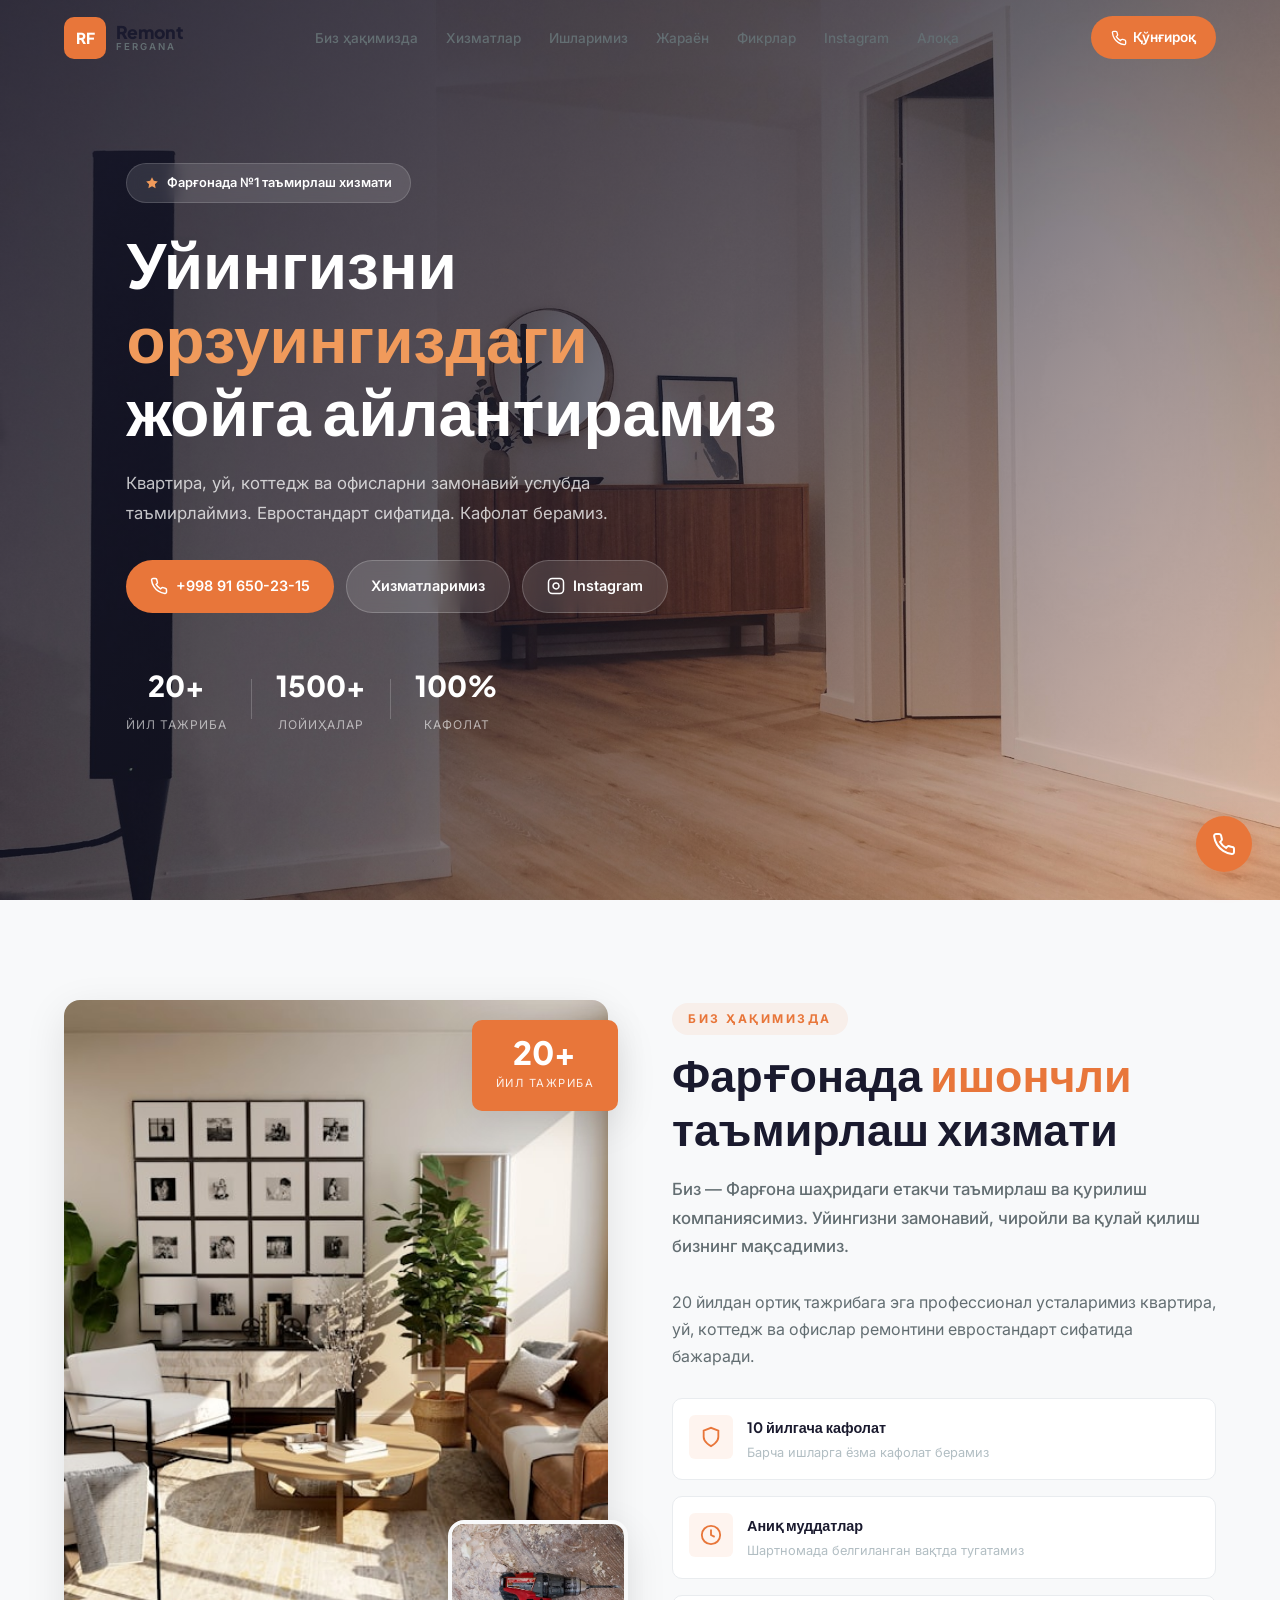
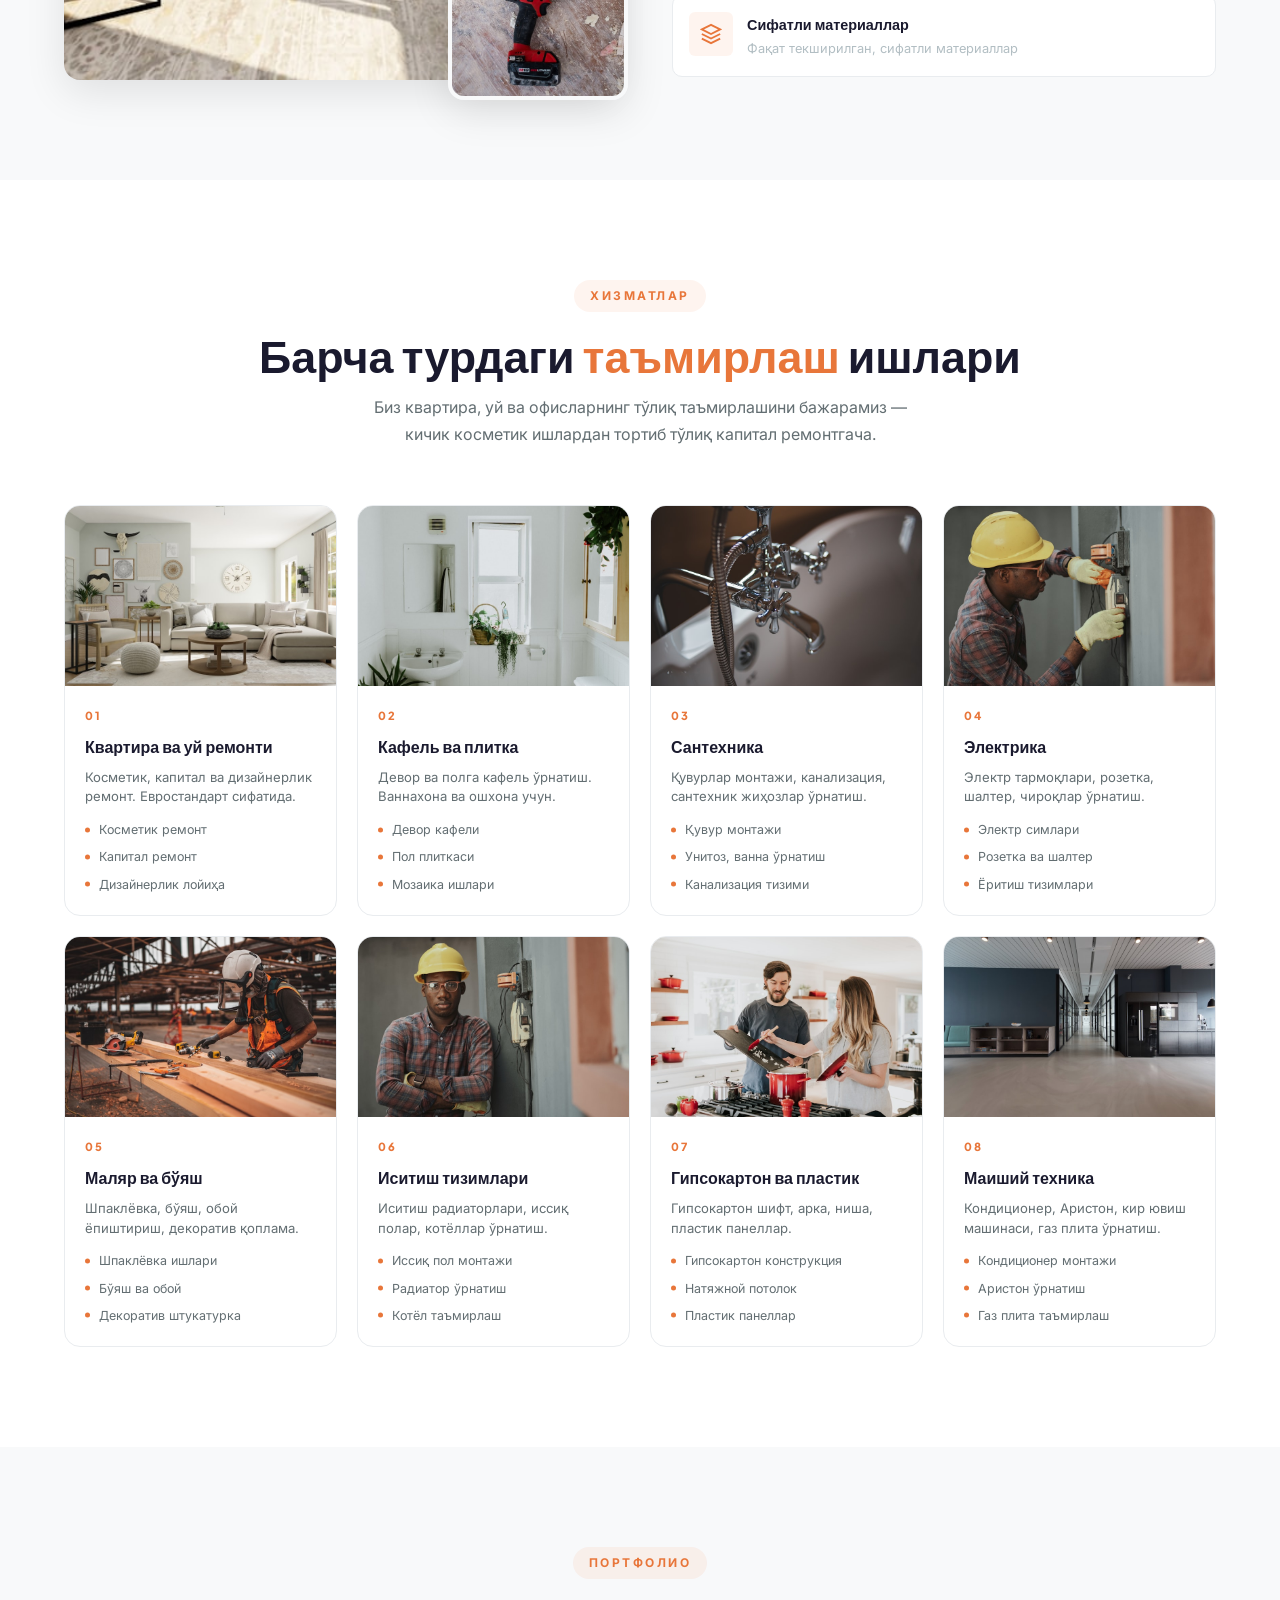
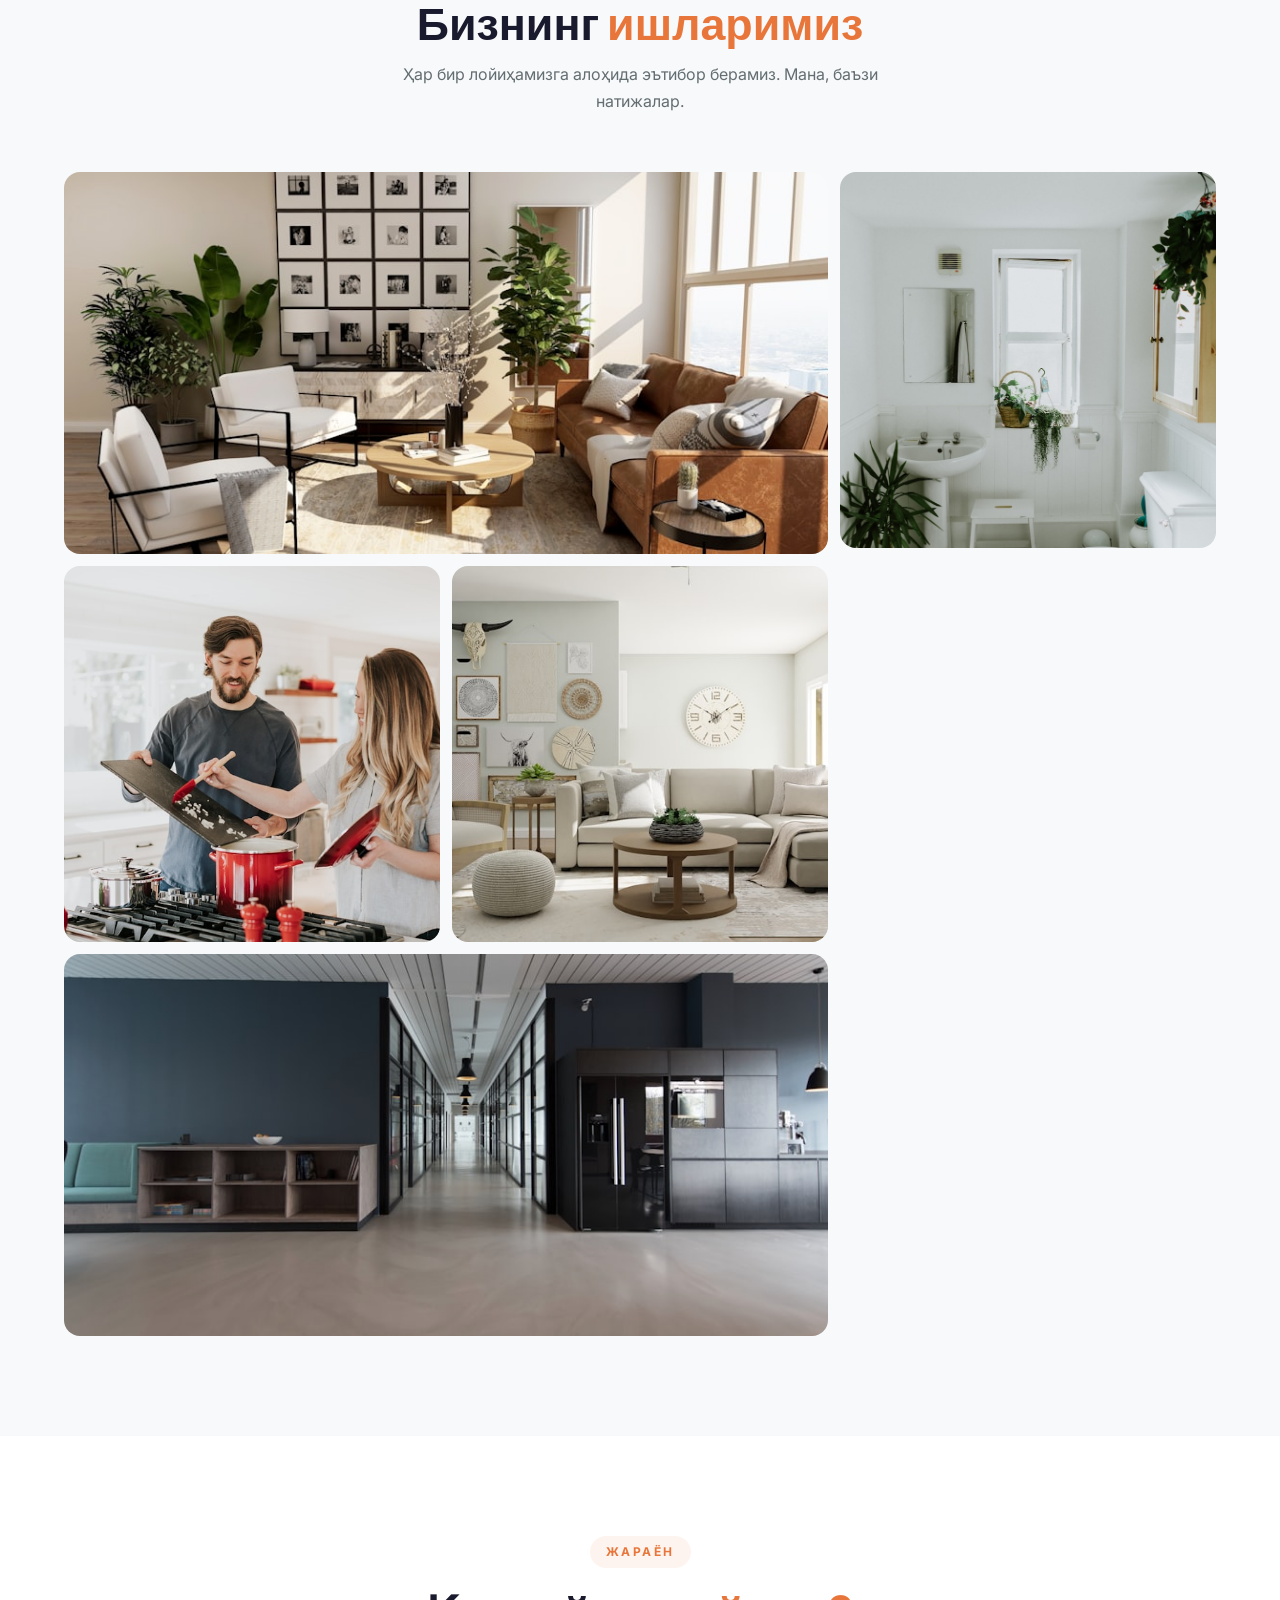
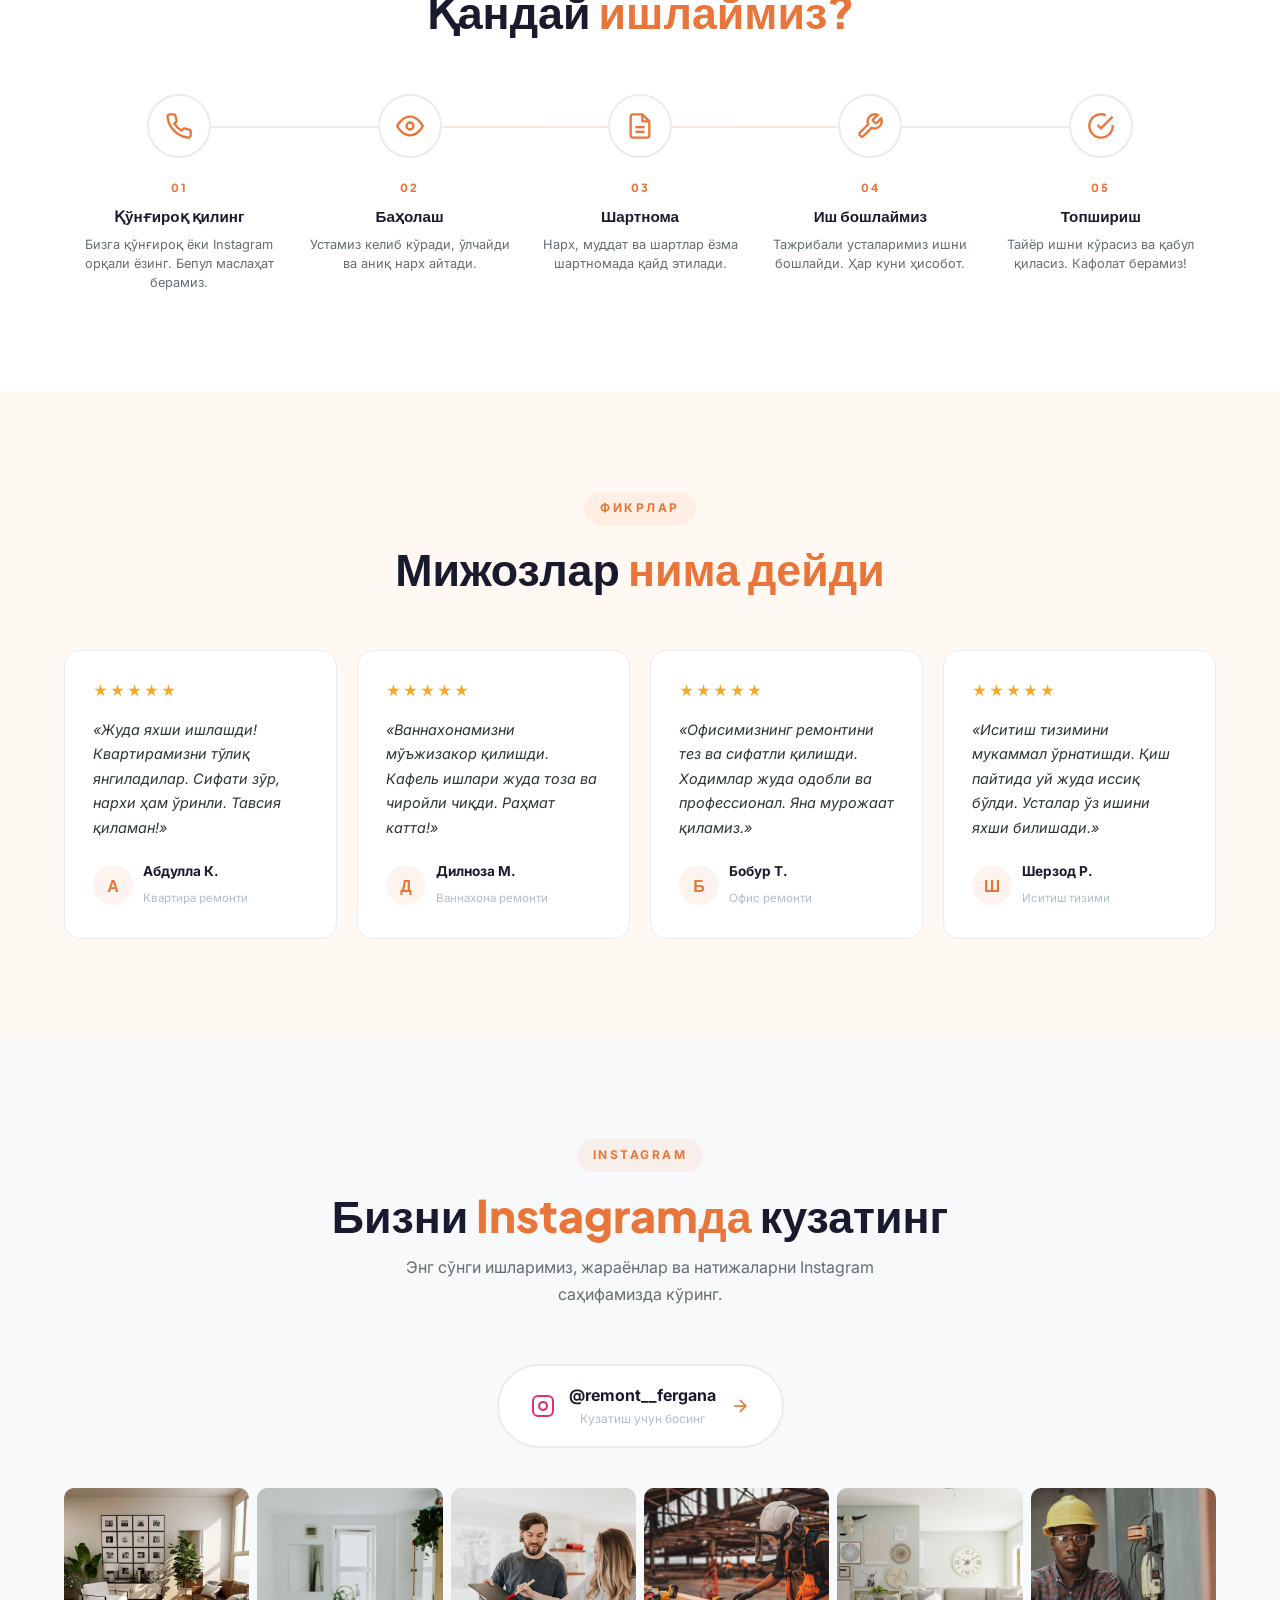
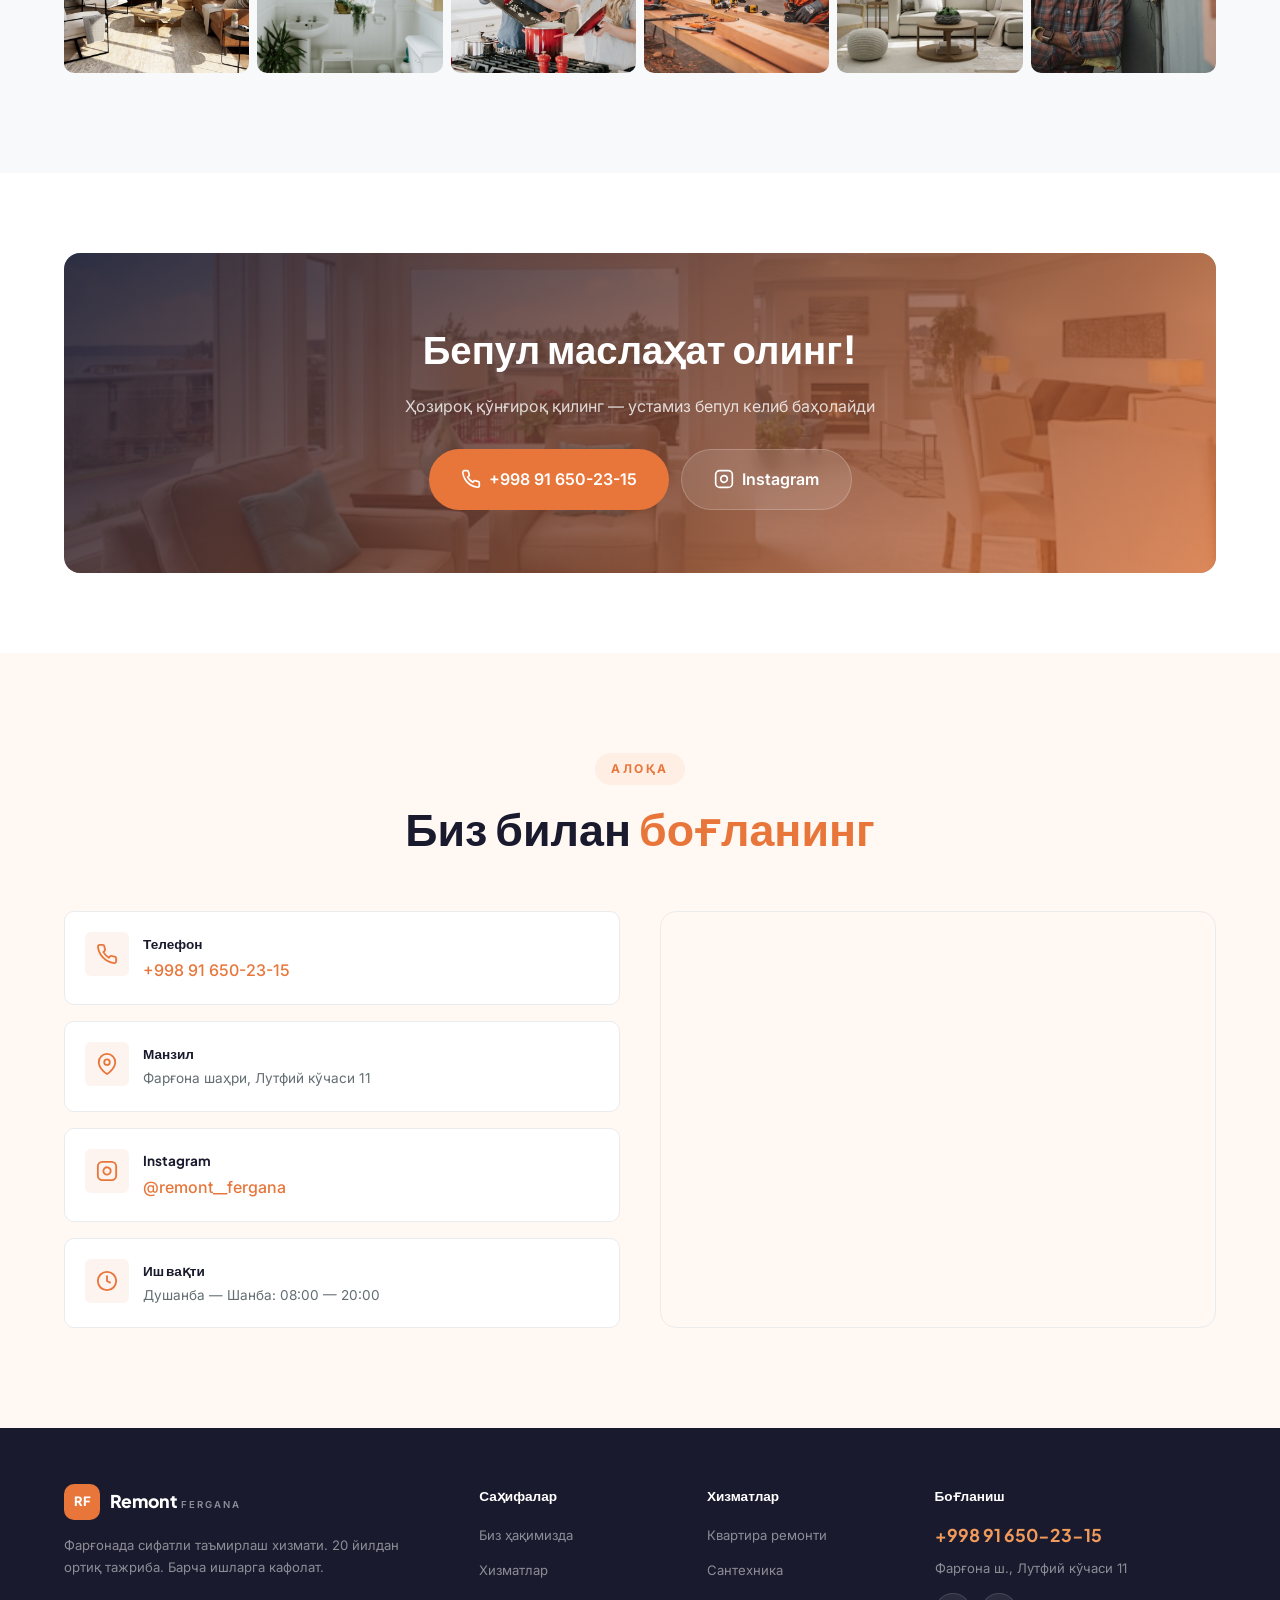
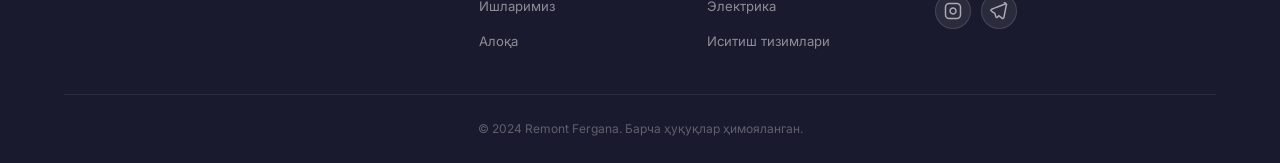
==== commit 120210ce: "Янги дизайн: ёруғ тема + реал расмлар + Instagram бўлими - Тўлиқ янги дизайн: ёруғ (light) тема, исс" ====
--- a/index.html
+++ b/index.html
@@ -3,7 +3,7 @@
 <head>
     <meta charset="UTF-8">
     <meta name="viewport" content="width=device-width, initial-scale=1.0">
-    <title>Remont Fergana — Фарғонада квартира ва уй таъмирлаш хизмати</title>
+    <title>Remont Fergana — Фарғонада сифатли таъмирлаш хизмати</title>
     <meta name="description" content="Фарғонада квартира, уй, коттедж ва офис таъмирлаш. Сифатли ремонт, сантехника, электрика, иситиш тизимлари. +998 91 650-23-15">
     <meta name="keywords" content="ремонт Фарғона, таъмирлаш, квартира ремонт, уй таъмирлаш, сантехника, электрика, Fergana remont">
     <meta property="og:title" content="Remont Fergana — Сифатли таъмирлаш хизмати">
@@ -11,21 +11,15 @@
     <meta property="og:type" content="website">
     <link rel="preconnect" href="https://fonts.googleapis.com">
     <link rel="preconnect" href="https://fonts.gstatic.com" crossorigin>
-    <link href="https://fonts.googleapis.com/css2?family=Inter:wght@300;400;500;600;700;800;900&family=Montserrat:wght@400;500;600;700;800;900&display=swap" rel="stylesheet">
+    <link href="https://fonts.googleapis.com/css2?family=Inter:wght@300;400;500;600;700;800;900&family=Plus+Jakarta+Sans:wght@400;500;600;700;800&display=swap" rel="stylesheet">
     <link rel="stylesheet" href="style.css">
-    <link rel="icon" type="image/svg+xml" href="data:image/svg+xml,<svg xmlns='http://www.w3.org/2000/svg' viewBox='0 0 100 100'><text y='.9em' font-size='90'>🔧</text></svg>">
+    <link rel="icon" type="image/svg+xml" href="data:image/svg+xml,<svg xmlns='http://www.w3.org/2000/svg' viewBox='0 0 100 100'><text y='.9em' font-size='90'>🏠</text></svg>">
 </head>
 <body>
     <!-- Preloader -->
     <div class="preloader" id="preloader">
         <div class="preloader-content">
-            <div class="preloader-icon">
-                <svg width="48" height="48" viewBox="0 0 24 24" fill="none" stroke="currentColor" stroke-width="2" stroke-linecap="round" stroke-linejoin="round">
-                    <path d="M21 16V8a2 2 0 0 0-1-1.73l-7-4a2 2 0 0 0-2 0l-7 4A2 2 0 0 0 3 8v8a2 2 0 0 0 1 1.73l7 4a2 2 0 0 0 2 0l7-4A2 2 0 0 0 21 16z"/>
-                    <polyline points="3.27 6.96 12 12.01 20.73 6.96"/>
-                    <line x1="12" y1="22.08" x2="12" y2="12"/>
-                </svg>
-            </div>
+            <div class="preloader-spinner"></div>
             <div class="preloader-text">REMONT FERGANA</div>
         </div>
     </div>
@@ -34,15 +28,10 @@
     <nav class="navbar" id="navbar">
         <div class="nav-container">
             <a href="#hero" class="nav-logo">
-                <span class="logo-icon">
-                    <svg width="28" height="28" viewBox="0 0 24 24" fill="none" stroke="currentColor" stroke-width="2" stroke-linecap="round" stroke-linejoin="round">
-                        <path d="M3 9l9-7 9 7v11a2 2 0 0 1-2 2H5a2 2 0 0 1-2-2z"/>
-                        <polyline points="9 22 9 12 15 12 15 22"/>
-                    </svg>
-                </span>
+                <div class="logo-mark">RF</div>
                 <div class="logo-text-wrap">
-                    <span class="logo-text">REMONT</span>
-                    <span class="logo-sub">FERGANA</span>
+                    <span class="logo-text">Remont</span>
+                    <span class="logo-sub">Fergana</span>
                 </div>
             </a>
             <ul class="nav-links" id="navLinks">
@@ -51,6 +40,7 @@
                 <li><a href="#portfolio">Ишларимиз</a></li>
                 <li><a href="#process">Жараён</a></li>
                 <li><a href="#reviews">Фикрлар</a></li>
+                <li><a href="#instagram">Instagram</a></li>
                 <li><a href="#contact">Алоқа</a></li>
             </ul>
             <a href="tel:+998916502315" class="nav-cta">
@@ -68,100 +58,99 @@
     <!-- Hero Section -->
     <section class="hero" id="hero">
         <div class="hero-bg">
-            <div class="hero-gradient"></div>
-            <div class="hero-pattern"></div>
+            <img src="img/hero-renovation.jpg" alt="Remont Fergana" class="hero-bg-img">
+            <div class="hero-overlay"></div>
         </div>
         <div class="hero-content">
             <div class="hero-badge">
-                <svg width="16" height="16" viewBox="0 0 24 24" fill="none" stroke="currentColor" stroke-width="2"><polygon points="12 2 15.09 8.26 22 9.27 17 14.14 18.18 21.02 12 17.77 5.82 21.02 7 14.14 2 9.27 8.91 8.26 12 2"/></svg>
+                <svg width="14" height="14" viewBox="0 0 24 24" fill="currentColor"><polygon points="12 2 15.09 8.26 22 9.27 17 14.14 18.18 21.02 12 17.77 5.82 21.02 7 14.14 2 9.27 8.91 8.26 12 2"/></svg>
                 Фарғонада №1 таъмирлаш хизмати
             </div>
             <h1 class="hero-title">
-                <span class="hero-title-line">Уйингизни</span>
-                <span class="hero-title-line accent">орзуларингиздаги</span>
-                <span class="hero-title-line">жойга айлантирамиз</span>
+                <span>Уйингизни</span>
+                <span class="accent">орзуингиздаги</span>
+                <span>жойга айлантирамиз</span>
             </h1>
-            <p class="hero-subtitle">Квартира, уй, коттедж ва офисларни сифатли таъмирлаш. 20 йилдан ортиқ тажриба. Кафолат берамиз.</p>
+            <p class="hero-subtitle">Квартира, уй, коттедж ва офисларни замонавий услубда таъмирлаймиз. Евростандарт сифатида. Кафолат берамиз.</p>
             <div class="hero-actions">
                 <a href="tel:+998916502315" class="btn btn-primary">
                     <svg width="18" height="18" viewBox="0 0 24 24" fill="none" stroke="currentColor" stroke-width="2"><path d="M22 16.92v3a2 2 0 0 1-2.18 2 19.79 19.79 0 0 1-8.63-3.07 19.5 19.5 0 0 1-6-6 19.79 19.79 0 0 1-3.07-8.67A2 2 0 0 1 4.11 2h3a2 2 0 0 1 2 1.72 12.84 12.84 0 0 0 .7 2.81 2 2 0 0 1-.45 2.11L8.09 9.91a16 16 0 0 0 6 6l1.27-1.27a2 2 0 0 1 2.11-.45 12.84 12.84 0 0 0 2.81.7A2 2 0 0 1 22 16.92z"/></svg>
-                    Қўнғироқ қилинг
+                    +998 91 650-23-15
                 </a>
-                <a href="#services" class="btn btn-outline">Хизматларимиз</a>
+                <a href="#services" class="btn btn-glass">Хизматларимиз</a>
+                <a href="https://www.instagram.com/remont__fergana/" target="_blank" class="btn btn-glass">
+                    <svg width="18" height="18" viewBox="0 0 24 24" fill="none" stroke="currentColor" stroke-width="2"><rect x="2" y="2" width="20" height="20" rx="5" ry="5"/><path d="M16 11.37A4 4 0 1 1 12.63 8 4 4 0 0 1 16 11.37z"/><line x1="17.5" y1="6.5" x2="17.51" y2="6.5"/></svg>
+                    Instagram
+                </a>
             </div>
             <div class="hero-stats">
                 <div class="stat">
-                    <span class="stat-number" data-count="20">20+</span>
+                    <span class="stat-number">20+</span>
                     <span class="stat-label">Йил тажриба</span>
                 </div>
+                <div class="stat-divider"></div>
                 <div class="stat">
-                    <span class="stat-number" data-count="1500">1500+</span>
-                    <span class="stat-label">Бажарилган лойиҳалар</span>
-                </div>
+                    <span class="stat-number">1500+</span>
+                    <span class="stat-label">Лойиҳалар</span>
+                </div>
+                <div class="stat-divider"></div>
                 <div class="stat">
-                    <span class="stat-number" data-count="100">100%</span>
-                    <span class="stat-label">Мижозлар мамнун</span>
-                </div>
-            </div>
-        </div>
-        <div class="hero-scroll">
-            <span>Pastga</span>
-            <div class="scroll-line"></div>
+                    <span class="stat-number">100%</span>
+                    <span class="stat-label">Кафолат</span>
+                </div>
+            </div>
         </div>
     </section>
 
     <!-- About Section -->
     <section class="section about" id="about">
         <div class="container">
-            <div class="section-header">
-                <span class="section-tag">Биз ҳақимизда</span>
-                <h2 class="section-title">Сифат ва <span class="accent">ишончнинг</span> манзили</h2>
-            </div>
             <div class="about-grid">
+                <div class="about-images">
+                    <div class="about-img main-img">
+                        <img src="img/modern-interior.jpg" alt="Замонавий интерьер" loading="lazy">
+                    </div>
+                    <div class="about-img secondary-img">
+                        <img src="img/renovation-tools.jpg" alt="Таъмирлаш асбоблари" loading="lazy">
+                    </div>
+                    <div class="about-experience-badge">
+                        <span class="exp-number">20+</span>
+                        <span class="exp-text">Йил тажриба</span>
+                    </div>
+                </div>
                 <div class="about-text">
-                    <p class="about-lead">Биз — Фарғона шаҳридаги етакчи таъмирлаш ва қурилиш хизмати. Уйингизни янгилаш, чиройли ва қулай қилиш бизнинг асосий мақсадимиз.</p>
-                    <p>20 йилдан ортиқ тажрибага эга усталаримиз квартира, уй, коттедж ва офислар ремонтини юқори сифатда бажаради. Барча ишларга кафолат берамиз.</p>
+                    <span class="section-tag">Биз ҳақимизда</span>
+                    <h2 class="section-title">Фарғонада <span class="accent">ишончли</span> таъмирлаш хизмати</h2>
+                    <p class="about-lead">Биз — Фарғона шаҳридаги етакчи таъмирлаш ва қурилиш компаниясимиз. Уйингизни замонавий, чиройли ва қулай қилиш бизнинг мақсадимиз.</p>
+                    <p>20 йилдан ортиқ тажрибага эга профессионал усталаримиз квартира, уй, коттедж ва офислар ремонтини евростандарт сифатида бажаради.</p>
                     <div class="about-features">
                         <div class="about-feature">
                             <div class="feature-icon">
-                                <svg width="24" height="24" viewBox="0 0 24 24" fill="none" stroke="currentColor" stroke-width="2"><path d="M12 22s8-4 8-10V5l-8-3-8 3v7c0 6 8 10 8 10z"/></svg>
+                                <svg width="22" height="22" viewBox="0 0 24 24" fill="none" stroke="currentColor" stroke-width="2"><path d="M12 22s8-4 8-10V5l-8-3-8 3v7c0 6 8 10 8 10z"/></svg>
                             </div>
                             <div>
-                                <h4>Кафолат берамиз</h4>
-                                <p>Барча ишларга 10 йилгача кафолат</p>
+                                <h4>10 йилгача кафолат</h4>
+                                <p>Барча ишларга ёзма кафолат берамиз</p>
                             </div>
                         </div>
                         <div class="about-feature">
                             <div class="feature-icon">
-                                <svg width="24" height="24" viewBox="0 0 24 24" fill="none" stroke="currentColor" stroke-width="2"><circle cx="12" cy="12" r="10"/><path d="M12 6v6l4 2"/></svg>
+                                <svg width="22" height="22" viewBox="0 0 24 24" fill="none" stroke="currentColor" stroke-width="2"><circle cx="12" cy="12" r="10"/><path d="M12 6v6l4 2"/></svg>
                             </div>
                             <div>
                                 <h4>Аниқ муддатлар</h4>
-                                <p>Ишни ўз вақтида тугатамиз</p>
+                                <p>Шартномада белгиланган вақтда тугатамиз</p>
                             </div>
                         </div>
                         <div class="about-feature">
                             <div class="feature-icon">
-                                <svg width="24" height="24" viewBox="0 0 24 24" fill="none" stroke="currentColor" stroke-width="2"><path d="M12 1a3 3 0 0 0-3 3v8a3 3 0 0 0 6 0V4a3 3 0 0 0-3-3z"/><path d="M19 10v2a7 7 0 0 1-14 0v-2"/><line x1="12" y1="19" x2="12" y2="23"/><line x1="8" y1="23" x2="16" y2="23"/></svg>
+                                <svg width="22" height="22" viewBox="0 0 24 24" fill="none" stroke="currentColor" stroke-width="2"><path d="M12 2L2 7l10 5 10-5-10-5z"/><path d="M2 17l10 5 10-5"/><path d="M2 12l10 5 10-5"/></svg>
                             </div>
                             <div>
-                                <h4>Бепул маслаҳат</h4>
-                                <p>Қўнғироқ қилинг — маслаҳат берамиз</p>
+                                <h4>Сифатли материаллар</h4>
+                                <p>Фақат текширилган, сифатли материаллар</p>
                             </div>
                         </div>
-                    </div>
-                </div>
-                <div class="about-image">
-                    <div class="about-img-wrapper">
-                        <div class="about-img-placeholder">
-                            <svg width="80" height="80" viewBox="0 0 24 24" fill="none" stroke="currentColor" stroke-width="1" stroke-linecap="round" stroke-linejoin="round">
-                                <path d="M3 9l9-7 9 7v11a2 2 0 0 1-2 2H5a2 2 0 0 1-2-2z"/>
-                                <polyline points="9 22 9 12 15 12 15 22"/>
-                            </svg>
-                        </div>
-                    </div>
-                    <div class="about-quote">
-                        <blockquote>«Сифатли ремонт — бу уйдаги қувонч ва бахт.»</blockquote>
                     </div>
                 </div>
             </div>
@@ -171,185 +160,178 @@
     <!-- Services Section -->
     <section class="section services" id="services">
         <div class="container">
-            <div class="section-header">
+            <div class="section-header center">
                 <span class="section-tag">Хизматлар</span>
                 <h2 class="section-title">Барча турдаги <span class="accent">таъмирлаш</span> ишлари</h2>
+                <p class="section-desc">Биз квартира, уй ва офисларнинг тўлиқ таъмирлашини бажарамиз — кичик косметик ишлардан тортиб тўлиқ капитал ремонтгача.</p>
             </div>
             <div class="services-grid">
-                <div class="service-card" data-aos="fade-up">
-                    <div class="service-number">01</div>
-                    <div class="service-icon">
-                        <svg width="40" height="40" viewBox="0 0 24 24" fill="none" stroke="currentColor" stroke-width="1.5"><path d="M3 9l9-7 9 7v11a2 2 0 0 1-2 2H5a2 2 0 0 1-2-2z"/><polyline points="9 22 9 12 15 12 15 22"/></svg>
-                    </div>
-                    <h3>Квартира ва уй ремонти</h3>
-                    <p>Квартира, уй, коттедж ва офисларни тўлиқ таъмирлаш. Евростандарт сифатида.</p>
-                    <ul class="service-list">
-                        <li>Косметик ремонт</li>
-                        <li>Капитал ремонт</li>
-                        <li>Дизайнерлик ремонт</li>
-                    </ul>
-                </div>
-                <div class="service-card" data-aos="fade-up" data-aos-delay="100">
-                    <div class="service-number">02</div>
-                    <div class="service-icon">
-                        <svg width="40" height="40" viewBox="0 0 24 24" fill="none" stroke="currentColor" stroke-width="1.5"><rect x="2" y="6" width="20" height="12" rx="2"/><path d="M12 12h.01"/><path d="M17 12h.01"/><path d="M7 12h.01"/></svg>
-                    </div>
-                    <h3>Кафель ва плитка</h3>
-                    <p>Девор ва полга кафель ўрнатиш. Ваннахона ва ошхона учун махсус ишлар.</p>
-                    <ul class="service-list">
-                        <li>Девор кафели</li>
-                        <li>Пол плиткаси</li>
-                        <li>Мозаика ишлари</li>
-                    </ul>
-                </div>
-                <div class="service-card" data-aos="fade-up" data-aos-delay="200">
-                    <div class="service-number">03</div>
-                    <div class="service-icon">
-                        <svg width="40" height="40" viewBox="0 0 24 24" fill="none" stroke="currentColor" stroke-width="1.5"><path d="M6 2L3 6v14a2 2 0 0 0 2 2h14a2 2 0 0 0 2-2V6l-3-4z"/><line x1="3" y1="6" x2="21" y2="6"/><path d="M16 10a4 4 0 0 1-8 0"/></svg>
-                    </div>
-                    <h3>Сантехника</h3>
-                    <p>Пластик ва канализация қувурлари монтажи. Сантехник жиҳозлар ўрнатиш.</p>
-                    <ul class="service-list">
-                        <li>Қувур монтажи</li>
-                        <li>Унитоз, ваннa ўрнатиш</li>
-                        <li>Канализация тизими</li>
-                    </ul>
-                </div>
-                <div class="service-card" data-aos="fade-up" data-aos-delay="300">
-                    <div class="service-number">04</div>
-                    <div class="service-icon">
-                        <svg width="40" height="40" viewBox="0 0 24 24" fill="none" stroke="currentColor" stroke-width="1.5"><path d="M13 2L3 14h9l-1 8 10-12h-9l1-8z"/></svg>
-                    </div>
-                    <h3>Электрика</h3>
-                    <p>Электр тармоқлари монтажи. Розетка, шалтер, чироқлар ўрнатиш.</p>
-                    <ul class="service-list">
-                        <li>Электр симлари тортиш</li>
-                        <li>Розетка ва шалтер</li>
-                        <li>Ёритиш тизимлари</li>
-                    </ul>
-                </div>
-                <div class="service-card" data-aos="fade-up" data-aos-delay="400">
-                    <div class="service-number">05</div>
-                    <div class="service-icon">
-                        <svg width="40" height="40" viewBox="0 0 24 24" fill="none" stroke="currentColor" stroke-width="1.5"><path d="M12 2a10 10 0 1 0 10 10 4 4 0 0 1-5-5 4 4 0 0 1-5-5"/><path d="M8.5 8.5v.01"/><path d="M16 15.5v.01"/><path d="M12 12v.01"/><path d="M11 17v.01"/><path d="M7 14v.01"/></svg>
-                    </div>
-                    <h3>Маляр ва бўяш ишлари</h3>
-                    <p>Девор ва шифтларни бўяш, шпаклёвка, обой ёпиштириш.</p>
-                    <ul class="service-list">
-                        <li>Шпаклёвка ва шкуровка</li>
-                        <li>Бўяш ишлари</li>
-                        <li>Обой ёпиштириш</li>
-                    </ul>
-                </div>
-                <div class="service-card" data-aos="fade-up" data-aos-delay="500">
-                    <div class="service-number">06</div>
-                    <div class="service-icon">
-                        <svg width="40" height="40" viewBox="0 0 24 24" fill="none" stroke="currentColor" stroke-width="1.5"><circle cx="12" cy="12" r="3"/><path d="M19.4 15a1.65 1.65 0 0 0 .33 1.82l.06.06a2 2 0 0 1 0 2.83 2 2 0 0 1-2.83 0l-.06-.06a1.65 1.65 0 0 0-1.82-.33 1.65 1.65 0 0 0-1 1.51V21a2 2 0 0 1-4 0v-.09A1.65 1.65 0 0 0 9 19.4a1.65 1.65 0 0 0-1.82.33l-.06.06a2 2 0 0 1-2.83 0 2 2 0 0 1 0-2.83l.06-.06A1.65 1.65 0 0 0 4.68 15a1.65 1.65 0 0 0-1.51-1H3a2 2 0 0 1 0-4h.09A1.65 1.65 0 0 0 4.6 9a1.65 1.65 0 0 0-.33-1.82l-.06-.06a2 2 0 0 1 0-2.83 2 2 0 0 1 2.83 0l.06.06A1.65 1.65 0 0 0 9 4.68a1.65 1.65 0 0 0 1-1.51V3a2 2 0 0 1 4 0v.09a1.65 1.65 0 0 0 1 1.51 1.65 1.65 0 0 0 1.82-.33l.06-.06a2 2 0 0 1 2.83 0 2 2 0 0 1 0 2.83l-.06.06A1.65 1.65 0 0 0 19.4 9a1.65 1.65 0 0 0 1.51 1H21a2 2 0 0 1 0 4h-.09a1.65 1.65 0 0 0-1.51 1z"/></svg>
-                    </div>
-                    <h3>Иситиш тизимлари</h3>
-                    <p>Иситиш тизимлари, иссиқ полар монтажи. Котёллар ўрнатиш ва таъмирлаш.</p>
-                    <ul class="service-list">
-                        <li>Иситиш радиаторлари</li>
-                        <li>Иссиқ пол тизими</li>
-                        <li>Котёл ўрнатиш</li>
-                    </ul>
-                </div>
-                <div class="service-card" data-aos="fade-up" data-aos-delay="600">
-                    <div class="service-number">07</div>
-                    <div class="service-icon">
-                        <svg width="40" height="40" viewBox="0 0 24 24" fill="none" stroke="currentColor" stroke-width="1.5"><rect x="3" y="3" width="18" height="18" rx="2" ry="2"/><line x1="3" y1="9" x2="21" y2="9"/><line x1="9" y1="21" x2="9" y2="9"/></svg>
-                    </div>
-                    <h3>Гипсокартон ва пластик</h3>
-                    <p>Гипсокартон конструкциялар, натяжной потолоклар, пластик панеллар.</p>
-                    <ul class="service-list">
-                        <li>Гипсокартон шифт</li>
-                        <li>Арка ва ниша</li>
-                        <li>Пластик панеллар</li>
-                    </ul>
-                </div>
-                <div class="service-card" data-aos="fade-up" data-aos-delay="700">
-                    <div class="service-number">08</div>
-                    <div class="service-icon">
-                        <svg width="40" height="40" viewBox="0 0 24 24" fill="none" stroke="currentColor" stroke-width="1.5"><path d="M14.7 6.3a1 1 0 0 0 0 1.4l1.6 1.6a1 1 0 0 0 1.4 0l3.77-3.77a6 6 0 0 1-7.94 7.94l-6.91 6.91a2.12 2.12 0 0 1-3-3l6.91-6.91a6 6 0 0 1 7.94-7.94l-3.76 3.76z"/></svg>
-                    </div>
-                    <h3>Маиший техника</h3>
-                    <p>Кондиционер, иситгич (Аристон), кир ювиш машинаси, газ плита ўрнатиш ва таъмирлаш.</p>
-                    <ul class="service-list">
-                        <li>Кондиционер монтажи</li>
-                        <li>Аристон ўрнатиш</li>
-                        <li>Газ плита таъмирлаш</li>
-                    </ul>
-                </div>
-            </div>
-        </div>
-    </section>
-
-    <!-- Portfolio Section -->
+                <div class="service-card">
+                    <div class="service-img">
+                        <img src="img/living-room.jpg" alt="Квартира ремонти" loading="lazy">
+                    </div>
+                    <div class="service-body">
+                        <div class="service-number">01</div>
+                        <h3>Квартира ва уй ремонти</h3>
+                        <p>Косметик, капитал ва дизайнерлик ремонт. Евростандарт сифатида.</p>
+                        <ul class="service-list">
+                            <li>Косметик ремонт</li>
+                            <li>Капитал ремонт</li>
+                            <li>Дизайнерлик лойиҳа</li>
+                        </ul>
+                    </div>
+                </div>
+                <div class="service-card">
+                    <div class="service-img">
+                        <img src="img/bathroom-tile.jpg" alt="Кафель ишлари" loading="lazy">
+                    </div>
+                    <div class="service-body">
+                        <div class="service-number">02</div>
+                        <h3>Кафель ва плитка</h3>
+                        <p>Девор ва полга кафель ўрнатиш. Ваннахона ва ошхона учун.</p>
+                        <ul class="service-list">
+                            <li>Девор кафели</li>
+                            <li>Пол плиткаси</li>
+                            <li>Мозаика ишлари</li>
+                        </ul>
+                    </div>
+                </div>
+                <div class="service-card">
+                    <div class="service-img">
+                        <img src="img/plumbing-work.jpg" alt="Сантехника" loading="lazy">
+                    </div>
+                    <div class="service-body">
+                        <div class="service-number">03</div>
+                        <h3>Сантехника</h3>
+                        <p>Қувурлар монтажи, канализация, сантехник жиҳозлар ўрнатиш.</p>
+                        <ul class="service-list">
+                            <li>Қувур монтажи</li>
+                            <li>Унитоз, ванна ўрнатиш</li>
+                            <li>Канализация тизими</li>
+                        </ul>
+                    </div>
+                </div>
+                <div class="service-card">
+                    <div class="service-img">
+                        <img src="img/electrical-work.jpg" alt="Электрика" loading="lazy">
+                    </div>
+                    <div class="service-body">
+                        <div class="service-number">04</div>
+                        <h3>Электрика</h3>
+                        <p>Электр тармоқлари, розетка, шалтер, чироқлар ўрнатиш.</p>
+                        <ul class="service-list">
+                            <li>Электр симлари</li>
+                            <li>Розетка ва шалтер</li>
+                            <li>Ёритиш тизимлари</li>
+                        </ul>
+                    </div>
+                </div>
+                <div class="service-card">
+                    <div class="service-img">
+                        <img src="img/painting-wall.jpg" alt="Маляр ишлари" loading="lazy">
+                    </div>
+                    <div class="service-body">
+                        <div class="service-number">05</div>
+                        <h3>Маляр ва бўяш</h3>
+                        <p>Шпаклёвка, бўяш, обой ёпиштириш, декоратив қоплама.</p>
+                        <ul class="service-list">
+                            <li>Шпаклёвка ишлари</li>
+                            <li>Бўяш ва обой</li>
+                            <li>Декоратив штукатурка</li>
+                        </ul>
+                    </div>
+                </div>
+                <div class="service-card">
+                    <div class="service-img">
+                        <img src="img/heating-system.jpg" alt="Иситиш тизими" loading="lazy">
+                    </div>
+                    <div class="service-body">
+                        <div class="service-number">06</div>
+                        <h3>Иситиш тизимлари</h3>
+                        <p>Иситиш радиаторлари, иссиқ полар, котёллар ўрнатиш.</p>
+                        <ul class="service-list">
+                            <li>Иссиқ пол монтажи</li>
+                            <li>Радиатор ўрнатиш</li>
+                            <li>Котёл таъмирлаш</li>
+                        </ul>
+                    </div>
+                </div>
+                <div class="service-card">
+                    <div class="service-img">
+                        <img src="img/kitchen-modern.jpg" alt="Гипсокартон" loading="lazy">
+                    </div>
+                    <div class="service-body">
+                        <div class="service-number">07</div>
+                        <h3>Гипсокартон ва пластик</h3>
+                        <p>Гипсокартон шифт, арка, ниша, пластик панеллар.</p>
+                        <ul class="service-list">
+                            <li>Гипсокартон конструкция</li>
+                            <li>Натяжной потолок</li>
+                            <li>Пластик панеллар</li>
+                        </ul>
+                    </div>
+                </div>
+                <div class="service-card">
+                    <div class="service-img">
+                        <img src="img/office-renovation.jpg" alt="Маиший техника" loading="lazy">
+                    </div>
+                    <div class="service-body">
+                        <div class="service-number">08</div>
+                        <h3>Маиший техника</h3>
+                        <p>Кондиционер, Аристон, кир ювиш машинаси, газ плита ўрнатиш.</p>
+                        <ul class="service-list">
+                            <li>Кондиционер монтажи</li>
+                            <li>Аристон ўрнатиш</li>
+                            <li>Газ плита таъмирлаш</li>
+                        </ul>
+                    </div>
+                </div>
+            </div>
+        </div>
+    </section>
+
+    <!-- Portfolio / Gallery Section -->
     <section class="section portfolio" id="portfolio">
         <div class="container">
-            <div class="section-header">
+            <div class="section-header center">
                 <span class="section-tag">Портфолио</span>
                 <h2 class="section-title">Бизнинг <span class="accent">ишларимиз</span></h2>
+                <p class="section-desc">Ҳар бир лойиҳамизга алоҳида эътибор берамиз. Мана, баъзи натижалар.</p>
             </div>
             <div class="portfolio-grid">
-                <div class="portfolio-item large">
-                    <div class="portfolio-img-placeholder">
-                        <svg width="60" height="60" viewBox="0 0 24 24" fill="none" stroke="currentColor" stroke-width="1"><rect x="3" y="3" width="18" height="18" rx="2"/><circle cx="8.5" cy="8.5" r="1.5"/><polyline points="21 15 16 10 5 21"/></svg>
-                        <span>Замонавий квартира ремонти</span>
-                    </div>
+                <div class="portfolio-item wide">
+                    <img src="img/modern-interior.jpg" alt="Замонавий интерьер" loading="lazy">
                     <div class="portfolio-overlay">
-                        <h4>Замонавий квартира ремонти</h4>
-                        <p>Тўлиқ капитал ремонт</p>
+                        <span class="portfolio-tag">Капитал ремонт</span>
+                        <h4>Замонавий квартира</h4>
                     </div>
                 </div>
                 <div class="portfolio-item">
-                    <div class="portfolio-img-placeholder">
-                        <svg width="60" height="60" viewBox="0 0 24 24" fill="none" stroke="currentColor" stroke-width="1"><rect x="3" y="3" width="18" height="18" rx="2"/><circle cx="8.5" cy="8.5" r="1.5"/><polyline points="21 15 16 10 5 21"/></svg>
-                        <span>Ваннахона ремонти</span>
-                    </div>
+                    <img src="img/bathroom-tile.jpg" alt="Ваннахона" loading="lazy">
                     <div class="portfolio-overlay">
+                        <span class="portfolio-tag">Кафель</span>
                         <h4>Ваннахона ремонти</h4>
-                        <p>Кафель ва сантехника</p>
                     </div>
                 </div>
                 <div class="portfolio-item">
-                    <div class="portfolio-img-placeholder">
-                        <svg width="60" height="60" viewBox="0 0 24 24" fill="none" stroke="currentColor" stroke-width="1"><rect x="3" y="3" width="18" height="18" rx="2"/><circle cx="8.5" cy="8.5" r="1.5"/><polyline points="21 15 16 10 5 21"/></svg>
-                        <span>Ошхона дизайни</span>
-                    </div>
+                    <img src="img/kitchen-modern.jpg" alt="Ошхона" loading="lazy">
                     <div class="portfolio-overlay">
-                        <h4>Ошхона дизайни</h4>
-                        <p>Замонавий ошхона</p>
+                        <span class="portfolio-tag">Дизайн</span>
+                        <h4>Замонавий ошхона</h4>
                     </div>
                 </div>
                 <div class="portfolio-item">
-                    <div class="portfolio-img-placeholder">
-                        <svg width="60" height="60" viewBox="0 0 24 24" fill="none" stroke="currentColor" stroke-width="1"><rect x="3" y="3" width="18" height="18" rx="2"/><circle cx="8.5" cy="8.5" r="1.5"/><polyline points="21 15 16 10 5 21"/></svg>
-                        <span>Меҳмонхона ремонти</span>
-                    </div>
+                    <img src="img/living-room.jpg" alt="Меҳмонхона" loading="lazy">
                     <div class="portfolio-overlay">
-                        <h4>Меҳмонхона ремонти</h4>
-                        <p>Дизайнерлик ремонт</p>
-                    </div>
-                </div>
-                <div class="portfolio-item large">
-                    <div class="portfolio-img-placeholder">
-                        <svg width="60" height="60" viewBox="0 0 24 24" fill="none" stroke="currentColor" stroke-width="1"><rect x="3" y="3" width="18" height="18" rx="2"/><circle cx="8.5" cy="8.5" r="1.5"/><polyline points="21 15 16 10 5 21"/></svg>
-                        <span>Офис ремонти</span>
-                    </div>
+                        <span class="portfolio-tag">Ремонт</span>
+                        <h4>Меҳмонхона дизайни</h4>
+                    </div>
+                </div>
+                <div class="portfolio-item wide">
+                    <img src="img/office-renovation.jpg" alt="Офис" loading="lazy">
                     <div class="portfolio-overlay">
+                        <span class="portfolio-tag">Тижорат</span>
                         <h4>Офис ремонти</h4>
-                        <p>Тижорат объектлари</p>
-                    </div>
-                </div>
-                <div class="portfolio-item">
-                    <div class="portfolio-img-placeholder">
-                        <svg width="60" height="60" viewBox="0 0 24 24" fill="none" stroke="currentColor" stroke-width="1"><rect x="3" y="3" width="18" height="18" rx="2"/><circle cx="8.5" cy="8.5" r="1.5"/><polyline points="21 15 16 10 5 21"/></svg>
-                        <span>Иситиш тизими монтажи</span>
-                    </div>
-                    <div class="portfolio-overlay">
-                        <h4>Иситиш тизими монтажи</h4>
-                        <p>Иссиқ пол ва радиаторлар</p>
                     </div>
                 </div>
             </div>
@@ -359,44 +341,59 @@
     <!-- Process Section -->
     <section class="section process" id="process">
         <div class="container">
-            <div class="section-header">
+            <div class="section-header center">
                 <span class="section-tag">Жараён</span>
-                <h2 class="section-title">Қандай <span class="accent">ишлаймиз</span></h2>
-            </div>
-            <div class="process-grid">
+                <h2 class="section-title">Қандай <span class="accent">ишлаймиз?</span></h2>
+            </div>
+            <div class="process-timeline">
                 <div class="process-step">
-                    <div class="step-number">01</div>
+                    <div class="step-icon">
+                        <svg width="28" height="28" viewBox="0 0 24 24" fill="none" stroke="currentColor" stroke-width="2"><path d="M22 16.92v3a2 2 0 0 1-2.18 2 19.79 19.79 0 0 1-8.63-3.07 19.5 19.5 0 0 1-6-6 19.79 19.79 0 0 1-3.07-8.67A2 2 0 0 1 4.11 2h3a2 2 0 0 1 2 1.72 12.84 12.84 0 0 0 .7 2.81 2 2 0 0 1-.45 2.11L8.09 9.91a16 16 0 0 0 6 6l1.27-1.27a2 2 0 0 1 2.11-.45 12.84 12.84 0 0 0 2.81.7A2 2 0 0 1 22 16.92z"/></svg>
+                    </div>
                     <div class="step-content">
-                        <h3>Қўнғироқ</h3>
-                        <p>Бизга қўнғироқ қилинг ёки Instagram орқали ёзинг. Бепул маслаҳат берамиз.</p>
+                        <span class="step-num">01</span>
+                        <h3>Қўнғироқ қилинг</h3>
+                        <p>Бизга қўнғироқ ёки Instagram орқали ёзинг. Бепул маслаҳат берамиз.</p>
                     </div>
                 </div>
                 <div class="process-step">
-                    <div class="step-number">02</div>
+                    <div class="step-icon">
+                        <svg width="28" height="28" viewBox="0 0 24 24" fill="none" stroke="currentColor" stroke-width="2"><path d="M1 12s4-8 11-8 11 8 11 8-4 8-11 8-11-8-11-8z"/><circle cx="12" cy="12" r="3"/></svg>
+                    </div>
                     <div class="step-content">
+                        <span class="step-num">02</span>
                         <h3>Баҳолаш</h3>
-                        <p>Устамиз келиб ишни кўради, ўлчайди ва аниқ нарх айтади.</p>
+                        <p>Устамиз келиб кўради, ўлчайди ва аниқ нарх айтади.</p>
                     </div>
                 </div>
                 <div class="process-step">
-                    <div class="step-number">03</div>
+                    <div class="step-icon">
+                        <svg width="28" height="28" viewBox="0 0 24 24" fill="none" stroke="currentColor" stroke-width="2"><path d="M14 2H6a2 2 0 0 0-2 2v16a2 2 0 0 0 2 2h12a2 2 0 0 0 2-2V8z"/><polyline points="14 2 14 8 20 8"/><line x1="16" y1="13" x2="8" y2="13"/><line x1="16" y1="17" x2="8" y2="17"/></svg>
+                    </div>
                     <div class="step-content">
+                        <span class="step-num">03</span>
                         <h3>Шартнома</h3>
-                        <p>Нарх, муддат ва шартлар шартномада қайд этилади.</p>
+                        <p>Нарх, муддат ва шартлар ёзма шартномада қайд этилади.</p>
                     </div>
                 </div>
                 <div class="process-step">
-                    <div class="step-number">04</div>
+                    <div class="step-icon">
+                        <svg width="28" height="28" viewBox="0 0 24 24" fill="none" stroke="currentColor" stroke-width="2"><path d="M14.7 6.3a1 1 0 0 0 0 1.4l1.6 1.6a1 1 0 0 0 1.4 0l3.77-3.77a6 6 0 0 1-7.94 7.94l-6.91 6.91a2.12 2.12 0 0 1-3-3l6.91-6.91a6 6 0 0 1 7.94-7.94l-3.76 3.76z"/></svg>
+                    </div>
                     <div class="step-content">
-                        <h3>Иш бошлаш</h3>
-                        <p>Тажрибали усталаримиз ишни бошлайди. Ҳар куни ҳисобот берамиз.</p>
+                        <span class="step-num">04</span>
+                        <h3>Иш бошлаймиз</h3>
+                        <p>Тажрибали усталаримиз ишни бошлайди. Ҳар куни ҳисобот.</p>
                     </div>
                 </div>
                 <div class="process-step">
-                    <div class="step-number">05</div>
+                    <div class="step-icon">
+                        <svg width="28" height="28" viewBox="0 0 24 24" fill="none" stroke="currentColor" stroke-width="2"><path d="M22 11.08V12a10 10 0 1 1-5.93-9.14"/><polyline points="22 4 12 14.01 9 11.01"/></svg>
+                    </div>
                     <div class="step-content">
+                        <span class="step-num">05</span>
                         <h3>Топшириш</h3>
-                        <p>Тайёр ишни текширасиз. Мамнун бўлсангиз — қабул қиласиз. Кафолат берамиз.</p>
+                        <p>Тайёр ишни кўрасиз ва қабул қиласиз. Кафолат берамиз!</p>
                     </div>
                 </div>
             </div>
@@ -406,19 +403,13 @@
     <!-- Reviews Section -->
     <section class="section reviews" id="reviews">
         <div class="container">
-            <div class="section-header">
+            <div class="section-header center">
                 <span class="section-tag">Фикрлар</span>
                 <h2 class="section-title">Мижозлар <span class="accent">нима дейди</span></h2>
             </div>
             <div class="reviews-grid">
                 <div class="review-card">
-                    <div class="review-stars">
-                        <svg width="16" height="16" viewBox="0 0 24 24" fill="currentColor"><polygon points="12 2 15.09 8.26 22 9.27 17 14.14 18.18 21.02 12 17.77 5.82 21.02 7 14.14 2 9.27 8.91 8.26 12 2"/></svg>
-                        <svg width="16" height="16" viewBox="0 0 24 24" fill="currentColor"><polygon points="12 2 15.09 8.26 22 9.27 17 14.14 18.18 21.02 12 17.77 5.82 21.02 7 14.14 2 9.27 8.91 8.26 12 2"/></svg>
-                        <svg width="16" height="16" viewBox="0 0 24 24" fill="currentColor"><polygon points="12 2 15.09 8.26 22 9.27 17 14.14 18.18 21.02 12 17.77 5.82 21.02 7 14.14 2 9.27 8.91 8.26 12 2"/></svg>
-                        <svg width="16" height="16" viewBox="0 0 24 24" fill="currentColor"><polygon points="12 2 15.09 8.26 22 9.27 17 14.14 18.18 21.02 12 17.77 5.82 21.02 7 14.14 2 9.27 8.91 8.26 12 2"/></svg>
-                        <svg width="16" height="16" viewBox="0 0 24 24" fill="currentColor"><polygon points="12 2 15.09 8.26 22 9.27 17 14.14 18.18 21.02 12 17.77 5.82 21.02 7 14.14 2 9.27 8.91 8.26 12 2"/></svg>
-                    </div>
+                    <div class="review-stars">★★★★★</div>
                     <p class="review-text">«Жуда яхши ишлашди! Квартирамизни тўлиқ янгиладилар. Сифати зўр, нархи ҳам ўринли. Тавсия қиламан!»</p>
                     <div class="review-author">
                         <div class="review-avatar">А</div>
@@ -429,13 +420,7 @@
                     </div>
                 </div>
                 <div class="review-card">
-                    <div class="review-stars">
-                        <svg width="16" height="16" viewBox="0 0 24 24" fill="currentColor"><polygon points="12 2 15.09 8.26 22 9.27 17 14.14 18.18 21.02 12 17.77 5.82 21.02 7 14.14 2 9.27 8.91 8.26 12 2"/></svg>
-                        <svg width="16" height="16" viewBox="0 0 24 24" fill="currentColor"><polygon points="12 2 15.09 8.26 22 9.27 17 14.14 18.18 21.02 12 17.77 5.82 21.02 7 14.14 2 9.27 8.91 8.26 12 2"/></svg>
-                        <svg width="16" height="16" viewBox="0 0 24 24" fill="currentColor"><polygon points="12 2 15.09 8.26 22 9.27 17 14.14 18.18 21.02 12 17.77 5.82 21.02 7 14.14 2 9.27 8.91 8.26 12 2"/></svg>
-                        <svg width="16" height="16" viewBox="0 0 24 24" fill="currentColor"><polygon points="12 2 15.09 8.26 22 9.27 17 14.14 18.18 21.02 12 17.77 5.82 21.02 7 14.14 2 9.27 8.91 8.26 12 2"/></svg>
-                        <svg width="16" height="16" viewBox="0 0 24 24" fill="currentColor"><polygon points="12 2 15.09 8.26 22 9.27 17 14.14 18.18 21.02 12 17.77 5.82 21.02 7 14.14 2 9.27 8.91 8.26 12 2"/></svg>
-                    </div>
+                    <div class="review-stars">★★★★★</div>
                     <p class="review-text">«Ваннахонамизни мўъжизакор қилишди. Кафель ишлари жуда тоза ва чиройли чиқди. Раҳмат катта!»</p>
                     <div class="review-author">
                         <div class="review-avatar">Д</div>
@@ -446,14 +431,8 @@
                     </div>
                 </div>
                 <div class="review-card">
-                    <div class="review-stars">
-                        <svg width="16" height="16" viewBox="0 0 24 24" fill="currentColor"><polygon points="12 2 15.09 8.26 22 9.27 17 14.14 18.18 21.02 12 17.77 5.82 21.02 7 14.14 2 9.27 8.91 8.26 12 2"/></svg>
-                        <svg width="16" height="16" viewBox="0 0 24 24" fill="currentColor"><polygon points="12 2 15.09 8.26 22 9.27 17 14.14 18.18 21.02 12 17.77 5.82 21.02 7 14.14 2 9.27 8.91 8.26 12 2"/></svg>
-                        <svg width="16" height="16" viewBox="0 0 24 24" fill="currentColor"><polygon points="12 2 15.09 8.26 22 9.27 17 14.14 18.18 21.02 12 17.77 5.82 21.02 7 14.14 2 9.27 8.91 8.26 12 2"/></svg>
-                        <svg width="16" height="16" viewBox="0 0 24 24" fill="currentColor"><polygon points="12 2 15.09 8.26 22 9.27 17 14.14 18.18 21.02 12 17.77 5.82 21.02 7 14.14 2 9.27 8.91 8.26 12 2"/></svg>
-                        <svg width="16" height="16" viewBox="0 0 24 24" fill="currentColor"><polygon points="12 2 15.09 8.26 22 9.27 17 14.14 18.18 21.02 12 17.77 5.82 21.02 7 14.14 2 9.27 8.91 8.26 12 2"/></svg>
-                    </div>
-                    <p class="review-text">«Офисимизнинг ремонтини жуда тез ва сифатли қилишди. Ходимлар жуда одобли ва профессионал. Яна мурожаат қиламиз.»</p>
+                    <div class="review-stars">★★★★★</div>
+                    <p class="review-text">«Офисимизнинг ремонтини тез ва сифатли қилишди. Ходимлар жуда одобли ва профессионал. Яна мурожаат қиламиз.»</p>
                     <div class="review-author">
                         <div class="review-avatar">Б</div>
                         <div>
@@ -462,6 +441,76 @@
                         </div>
                     </div>
                 </div>
+                <div class="review-card">
+                    <div class="review-stars">★★★★★</div>
+                    <p class="review-text">«Иситиш тизимини мукаммал ўрнатишди. Қиш пайтида уй жуда иссиқ бўлди. Усталар ўз ишини яхши билишади.»</p>
+                    <div class="review-author">
+                        <div class="review-avatar">Ш</div>
+                        <div>
+                            <strong>Шерзод Р.</strong>
+                            <span>Иситиш тизими</span>
+                        </div>
+                    </div>
+                </div>
+            </div>
+        </div>
+    </section>
+
+    <!-- Instagram Section -->
+    <section class="section instagram-section" id="instagram">
+        <div class="container">
+            <div class="section-header center">
+                <span class="section-tag">Instagram</span>
+                <h2 class="section-title">Бизни <span class="accent">Instagramда</span> кузатинг</h2>
+                <p class="section-desc">Энг сўнги ишларимиз, жараёнлар ва натижаларни Instagram саҳифамизда кўринг.</p>
+            </div>
+            <div class="instagram-cta">
+                <a href="https://www.instagram.com/remont__fergana/" target="_blank" class="instagram-follow-btn">
+                    <svg width="24" height="24" viewBox="0 0 24 24" fill="none" stroke="currentColor" stroke-width="2"><rect x="2" y="2" width="20" height="20" rx="5" ry="5"/><path d="M16 11.37A4 4 0 1 1 12.63 8 4 4 0 0 1 16 11.37z"/><line x1="17.5" y1="6.5" x2="17.51" y2="6.5"/></svg>
+                    <div>
+                        <strong>@remont__fergana</strong>
+                        <span>Кузатиш учун босинг</span>
+                    </div>
+                    <svg width="20" height="20" viewBox="0 0 24 24" fill="none" stroke="currentColor" stroke-width="2"><line x1="5" y1="12" x2="19" y2="12"/><polyline points="12 5 19 12 12 19"/></svg>
+                </a>
+            </div>
+            <div class="instagram-grid">
+                <div class="insta-item">
+                    <img src="img/modern-interior.jpg" alt="Instagram post" loading="lazy">
+                    <div class="insta-overlay">
+                        <svg width="24" height="24" viewBox="0 0 24 24" fill="currentColor"><rect x="2" y="2" width="20" height="20" rx="5" ry="5" fill="none" stroke="currentColor" stroke-width="2"/><path d="M16 11.37A4 4 0 1 1 12.63 8 4 4 0 0 1 16 11.37z" fill="none" stroke="currentColor" stroke-width="2"/></svg>
+                    </div>
+                </div>
+                <div class="insta-item">
+                    <img src="img/bathroom-tile.jpg" alt="Instagram post" loading="lazy">
+                    <div class="insta-overlay">
+                        <svg width="24" height="24" viewBox="0 0 24 24" fill="currentColor"><rect x="2" y="2" width="20" height="20" rx="5" ry="5" fill="none" stroke="currentColor" stroke-width="2"/><path d="M16 11.37A4 4 0 1 1 12.63 8 4 4 0 0 1 16 11.37z" fill="none" stroke="currentColor" stroke-width="2"/></svg>
+                    </div>
+                </div>
+                <div class="insta-item">
+                    <img src="img/kitchen-modern.jpg" alt="Instagram post" loading="lazy">
+                    <div class="insta-overlay">
+                        <svg width="24" height="24" viewBox="0 0 24 24" fill="currentColor"><rect x="2" y="2" width="20" height="20" rx="5" ry="5" fill="none" stroke="currentColor" stroke-width="2"/><path d="M16 11.37A4 4 0 1 1 12.63 8 4 4 0 0 1 16 11.37z" fill="none" stroke="currentColor" stroke-width="2"/></svg>
+                    </div>
+                </div>
+                <div class="insta-item">
+                    <img src="img/painting-wall.jpg" alt="Instagram post" loading="lazy">
+                    <div class="insta-overlay">
+                        <svg width="24" height="24" viewBox="0 0 24 24" fill="currentColor"><rect x="2" y="2" width="20" height="20" rx="5" ry="5" fill="none" stroke="currentColor" stroke-width="2"/><path d="M16 11.37A4 4 0 1 1 12.63 8 4 4 0 0 1 16 11.37z" fill="none" stroke="currentColor" stroke-width="2"/></svg>
+                    </div>
+                </div>
+                <div class="insta-item">
+                    <img src="img/living-room.jpg" alt="Instagram post" loading="lazy">
+                    <div class="insta-overlay">
+                        <svg width="24" height="24" viewBox="0 0 24 24" fill="currentColor"><rect x="2" y="2" width="20" height="20" rx="5" ry="5" fill="none" stroke="currentColor" stroke-width="2"/><path d="M16 11.37A4 4 0 1 1 12.63 8 4 4 0 0 1 16 11.37z" fill="none" stroke="currentColor" stroke-width="2"/></svg>
+                    </div>
+                </div>
+                <div class="insta-item">
+                    <img src="img/heating-system.jpg" alt="Instagram post" loading="lazy">
+                    <div class="insta-overlay">
+                        <svg width="24" height="24" viewBox="0 0 24 24" fill="currentColor"><rect x="2" y="2" width="20" height="20" rx="5" ry="5" fill="none" stroke="currentColor" stroke-width="2"/><path d="M16 11.37A4 4 0 1 1 12.63 8 4 4 0 0 1 16 11.37z" fill="none" stroke="currentColor" stroke-width="2"/></svg>
+                    </div>
+                </div>
             </div>
         </div>
     </section>
@@ -470,15 +519,17 @@
     <section class="section cta-section">
         <div class="container">
             <div class="cta-card">
+                <img src="img/apartment-before.jpg" alt="Ремонт" class="cta-bg-img">
+                <div class="cta-overlay"></div>
                 <div class="cta-content">
                     <h2>Бепул маслаҳат олинг!</h2>
-                    <p>Ҳозироқ қўнғироқ қилинг ёки Instagram орқали ёзинг. Устамиз бепул келиб баҳолайди.</p>
+                    <p>Ҳозироқ қўнғироқ қилинг — устамиз бепул келиб баҳолайди</p>
                     <div class="cta-actions">
                         <a href="tel:+998916502315" class="btn btn-primary btn-lg">
                             <svg width="20" height="20" viewBox="0 0 24 24" fill="none" stroke="currentColor" stroke-width="2"><path d="M22 16.92v3a2 2 0 0 1-2.18 2 19.79 19.79 0 0 1-8.63-3.07 19.5 19.5 0 0 1-6-6 19.79 19.79 0 0 1-3.07-8.67A2 2 0 0 1 4.11 2h3a2 2 0 0 1 2 1.72 12.84 12.84 0 0 0 .7 2.81 2 2 0 0 1-.45 2.11L8.09 9.91a16 16 0 0 0 6 6l1.27-1.27a2 2 0 0 1 2.11-.45 12.84 12.84 0 0 0 2.81.7A2 2 0 0 1 22 16.92z"/></svg>
                             +998 91 650-23-15
                         </a>
-                        <a href="https://www.instagram.com/remont__fergana/" target="_blank" class="btn btn-outline btn-lg">
+                        <a href="https://www.instagram.com/remont__fergana/" target="_blank" class="btn btn-glass btn-lg">
                             <svg width="20" height="20" viewBox="0 0 24 24" fill="none" stroke="currentColor" stroke-width="2"><rect x="2" y="2" width="20" height="20" rx="5" ry="5"/><path d="M16 11.37A4 4 0 1 1 12.63 8 4 4 0 0 1 16 11.37z"/><line x1="17.5" y1="6.5" x2="17.51" y2="6.5"/></svg>
                             Instagram
                         </a>
@@ -491,7 +542,7 @@
     <!-- Contact Section -->
     <section class="section contact" id="contact">
         <div class="container">
-            <div class="section-header">
+            <div class="section-header center">
                 <span class="section-tag">Алоқа</span>
                 <h2 class="section-title">Биз билан <span class="accent">боғланинг</span></h2>
             </div>
@@ -499,7 +550,7 @@
                 <div class="contact-info">
                     <div class="contact-item">
                         <div class="contact-icon">
-                            <svg width="24" height="24" viewBox="0 0 24 24" fill="none" stroke="currentColor" stroke-width="2"><path d="M22 16.92v3a2 2 0 0 1-2.18 2 19.79 19.79 0 0 1-8.63-3.07 19.5 19.5 0 0 1-6-6 19.79 19.79 0 0 1-3.07-8.67A2 2 0 0 1 4.11 2h3a2 2 0 0 1 2 1.72 12.84 12.84 0 0 0 .7 2.81 2 2 0 0 1-.45 2.11L8.09 9.91a16 16 0 0 0 6 6l1.27-1.27a2 2 0 0 1 2.11-.45 12.84 12.84 0 0 0 2.81.7A2 2 0 0 1 22 16.92z"/></svg>
+                            <svg width="22" height="22" viewBox="0 0 24 24" fill="none" stroke="currentColor" stroke-width="2"><path d="M22 16.92v3a2 2 0 0 1-2.18 2 19.79 19.79 0 0 1-8.63-3.07 19.5 19.5 0 0 1-6-6 19.79 19.79 0 0 1-3.07-8.67A2 2 0 0 1 4.11 2h3a2 2 0 0 1 2 1.72 12.84 12.84 0 0 0 .7 2.81 2 2 0 0 1-.45 2.11L8.09 9.91a16 16 0 0 0 6 6l1.27-1.27a2 2 0 0 1 2.11-.45 12.84 12.84 0 0 0 2.81.7A2 2 0 0 1 22 16.92z"/></svg>
                         </div>
                         <div>
                             <h4>Телефон</h4>
@@ -508,7 +559,7 @@
                     </div>
                     <div class="contact-item">
                         <div class="contact-icon">
-                            <svg width="24" height="24" viewBox="0 0 24 24" fill="none" stroke="currentColor" stroke-width="2"><path d="M21 10c0 7-9 13-9 13s-9-6-9-13a9 9 0 0 1 18 0z"/><circle cx="12" cy="10" r="3"/></svg>
+                            <svg width="22" height="22" viewBox="0 0 24 24" fill="none" stroke="currentColor" stroke-width="2"><path d="M21 10c0 7-9 13-9 13s-9-6-9-13a9 9 0 0 1 18 0z"/><circle cx="12" cy="10" r="3"/></svg>
                         </div>
                         <div>
                             <h4>Манзил</h4>
@@ -517,7 +568,7 @@
                     </div>
                     <div class="contact-item">
                         <div class="contact-icon">
-                            <svg width="24" height="24" viewBox="0 0 24 24" fill="none" stroke="currentColor" stroke-width="2"><rect x="2" y="2" width="20" height="20" rx="5" ry="5"/><path d="M16 11.37A4 4 0 1 1 12.63 8 4 4 0 0 1 16 11.37z"/><line x1="17.5" y1="6.5" x2="17.51" y2="6.5"/></svg>
+                            <svg width="22" height="22" viewBox="0 0 24 24" fill="none" stroke="currentColor" stroke-width="2"><rect x="2" y="2" width="20" height="20" rx="5" ry="5"/><path d="M16 11.37A4 4 0 1 1 12.63 8 4 4 0 0 1 16 11.37z"/><line x1="17.5" y1="6.5" x2="17.51" y2="6.5"/></svg>
                         </div>
                         <div>
                             <h4>Instagram</h4>
@@ -526,7 +577,7 @@
                     </div>
                     <div class="contact-item">
                         <div class="contact-icon">
-                            <svg width="24" height="24" viewBox="0 0 24 24" fill="none" stroke="currentColor" stroke-width="2"><circle cx="12" cy="12" r="10"/><path d="M12 6v6l4 2"/></svg>
+                            <svg width="22" height="22" viewBox="0 0 24 24" fill="none" stroke="currentColor" stroke-width="2"><circle cx="12" cy="12" r="10"/><path d="M12 6v6l4 2"/></svg>
                         </div>
                         <div>
                             <h4>Иш вақти</h4>
@@ -537,12 +588,7 @@
                 <div class="contact-map">
                     <iframe
                         src="https://www.google.com/maps/embed?pb=!1m18!1m12!1m3!1d24326.63895935!2d71.7789!3d40.3838!2m3!1f0!2f0!3f0!3m2!1i1024!2i768!4f13.1!3m3!1m2!1s0x38bb8336ec8a8e5d%3A0x2fe0e83e75fd3a!2sFergana%2C%20Uzbekistan!5e0!3m2!1sen!2s!4v1234567890"
-                        width="100%"
-                        height="100%"
-                        style="border:0; border-radius: 16px;"
-                        allowfullscreen=""
-                        loading="lazy"
-                        referrerpolicy="no-referrer-when-downgrade">
+                        width="100%" height="100%" style="border:0; border-radius: 16px;" allowfullscreen="" loading="lazy" referrerpolicy="no-referrer-when-downgrade">
                     </iframe>
                 </div>
             </div>
@@ -552,21 +598,16 @@
     <!-- Footer -->
     <footer class="footer">
         <div class="container">
-            <div class="footer-grid">
+            <div class="footer-top">
                 <div class="footer-brand">
                     <a href="#hero" class="footer-logo">
-                        <span class="logo-icon">
-                            <svg width="24" height="24" viewBox="0 0 24 24" fill="none" stroke="currentColor" stroke-width="2" stroke-linecap="round" stroke-linejoin="round">
-                                <path d="M3 9l9-7 9 7v11a2 2 0 0 1-2 2H5a2 2 0 0 1-2-2z"/>
-                                <polyline points="9 22 9 12 15 12 15 22"/>
-                            </svg>
-                        </span>
-                        <div>
-                            <span class="logo-text">REMONT</span>
-                            <span class="logo-sub">FERGANA</span>
+                        <div class="logo-mark small">RF</div>
+                        <div>
+                            <span class="logo-text">Remont</span>
+                            <span class="logo-sub">Fergana</span>
                         </div>
                     </a>
-                    <p>Фарғонада сифатли таъмирлаш хизмати. 20 йилдан ортиқ тажриба.</p>
+                    <p>Фарғонада сифатли таъмирлаш хизмати. 20 йилдан ортиқ тажриба. Барча ишларга кафолат.</p>
                 </div>
                 <div class="footer-links">
                     <h4>Саҳифалар</h4>
@@ -586,16 +627,16 @@
                         <li><a href="#services">Иситиш тизимлари</a></li>
                     </ul>
                 </div>
-                <div class="footer-contact">
+                <div class="footer-contact-col">
                     <h4>Боғланиш</h4>
                     <a href="tel:+998916502315" class="footer-phone">+998 91 650-23-15</a>
                     <p>Фарғона ш., Лутфий кўчаси 11</p>
                     <div class="footer-social">
                         <a href="https://www.instagram.com/remont__fergana/" target="_blank" aria-label="Instagram">
-                            <svg width="20" height="20" viewBox="0 0 24 24" fill="none" stroke="currentColor" stroke-width="2"><rect x="2" y="2" width="20" height="20" rx="5" ry="5"/><path d="M16 11.37A4 4 0 1 1 12.63 8 4 4 0 0 1 16 11.37z"/><line x1="17.5" y1="6.5" x2="17.51" y2="6.5"/></svg>
+                            <svg width="18" height="18" viewBox="0 0 24 24" fill="none" stroke="currentColor" stroke-width="2"><rect x="2" y="2" width="20" height="20" rx="5" ry="5"/><path d="M16 11.37A4 4 0 1 1 12.63 8 4 4 0 0 1 16 11.37z"/><line x1="17.5" y1="6.5" x2="17.51" y2="6.5"/></svg>
                         </a>
                         <a href="https://t.me/remont_fergana" target="_blank" aria-label="Telegram">
-                            <svg width="20" height="20" viewBox="0 0 24 24" fill="none" stroke="currentColor" stroke-width="2"><path d="M21.198 2.433a2.242 2.242 0 0 0-1.022.215l-8.609 3.33c-2.068.8-4.133 1.598-5.724 2.21a405.15 405.15 0 0 1-2.849 1.09c-.42.147-.99.332-1.473.901-.728.855.075 1.644.357 1.948.153.165.397.354.61.504.652.46 4.027 2.651 4.027 2.651l1.521 4.676s.26.837 1.007.843c.3.002.632-.102.87-.36l2.045-2.144 3.934 3.178s.882.697 1.7.276c.823-.425.992-1.308 1.046-1.638l3.16-16.148a2.338 2.338 0 0 0-.16-1.286 2.038 2.038 0 0 0-1.44-1.246z"/></svg>
+                            <svg width="18" height="18" viewBox="0 0 24 24" fill="none" stroke="currentColor" stroke-width="2"><path d="M21.198 2.433a2.242 2.242 0 0 0-1.022.215l-8.609 3.33c-2.068.8-4.133 1.598-5.724 2.21a405.15 405.15 0 0 1-2.849 1.09c-.42.147-.99.332-1.473.901-.728.855.075 1.644.357 1.948.153.165.397.354.61.504.652.46 4.027 2.651 4.027 2.651l1.521 4.676s.26.837 1.007.843c.3.002.632-.102.87-.36l2.045-2.144 3.934 3.178s.882.697 1.7.276c.823-.425.992-1.308 1.046-1.638l3.16-16.148a2.338 2.338 0 0 0-.16-1.286 2.038 2.038 0 0 0-1.44-1.246z"/></svg>
                         </a>
                     </div>
                 </div>
@@ -606,7 +647,7 @@
         </div>
     </footer>
 
-    <!-- WhatsApp/Phone floating button -->
+    <!-- Floating Phone Button -->
     <a href="tel:+998916502315" class="floating-btn" aria-label="Қўнғироқ қилинг">
         <svg width="24" height="24" viewBox="0 0 24 24" fill="none" stroke="currentColor" stroke-width="2"><path d="M22 16.92v3a2 2 0 0 1-2.18 2 19.79 19.79 0 0 1-8.63-3.07 19.5 19.5 0 0 1-6-6 19.79 19.79 0 0 1-3.07-8.67A2 2 0 0 1 4.11 2h3a2 2 0 0 1 2 1.72 12.84 12.84 0 0 0 .7 2.81 2 2 0 0 1-.45 2.11L8.09 9.91a16 16 0 0 0 6 6l1.27-1.27a2 2 0 0 1 2.11-.45 12.84 12.84 0 0 0 2.81.7A2 2 0 0 1 22 16.92z"/></svg>
     </a>
--- a/style.css
+++ b/style.css
@@ -1,1412 +1,574 @@
 /* ============================================
-   REMONT FERGANA — Modern Renovation Website
-   Premium Design System
+   REMONT FERGANA — Fresh Modern Design
+   Warm tones, real photos, clean layout
    ============================================ */
 
-/* CSS Variables */
 :root {
-    /* Primary Colors - Warm Gold & Dark */
-    --primary: #D4A853;
-    --primary-light: #E8C97A;
-    --primary-dark: #B8903E;
-    --accent: #D4A853;
-
-    /* Neutral Colors */
-    --dark: #0D0D0D;
-    --dark-secondary: #1A1A1A;
-    --dark-tertiary: #2A2A2A;
-    --gray-900: #111111;
-    --gray-800: #1E1E1E;
-    --gray-700: #333333;
-    --gray-600: #4A4A4A;
-    --gray-500: #6B6B6B;
-    --gray-400: #8A8A8A;
-    --gray-300: #B0B0B0;
-    --gray-200: #D4D4D4;
-    --gray-100: #ECECEC;
-    --white: #FFFFFF;
-
-    /* Background */
-    --bg-primary: #0A0A0A;
-    --bg-secondary: #111111;
-    --bg-card: #161616;
-    --bg-card-hover: #1C1C1C;
-
-    /* Typography */
-    --font-heading: 'Montserrat', sans-serif;
+    --primary: #E8763A;
+    --primary-light: #F09A5B;
+    --primary-dark: #D15E22;
+    --primary-bg: rgba(232, 118, 58, 0.08);
+    --primary-border: rgba(232, 118, 58, 0.2);
+
+    --dark: #1A1A2E;
+    --dark-2: #16213E;
+    --text: #2D3436;
+    --text-light: #636E72;
+    --text-muted: #B2BEC3;
+    --bg: #FFFFFF;
+    --bg-soft: #F8F9FA;
+    --bg-warm: #FFF8F3;
+    --border: #E9ECEF;
+
+    --font-heading: 'Plus Jakarta Sans', sans-serif;
     --font-body: 'Inter', sans-serif;
 
-    /* Spacing */
-    --section-padding: 120px;
-    --container-width: 1200px;
-
-    /* Border Radius */
-    --radius-sm: 8px;
-    --radius-md: 12px;
-    --radius-lg: 16px;
-    --radius-xl: 24px;
-
-    /* Transitions */
-    --transition: all 0.3s cubic-bezier(0.4, 0, 0.2, 1);
-    --transition-slow: all 0.6s cubic-bezier(0.4, 0, 0.2, 1);
-}
-
-/* Reset & Base */
-*, *::before, *::after {
-    margin: 0;
-    padding: 0;
-    box-sizing: border-box;
-}
+    --section-pad: 100px;
+    --container: 1200px;
+    --radius: 16px;
+    --radius-sm: 10px;
+    --radius-xs: 6px;
+    --shadow: 0 4px 24px rgba(0,0,0,0.06);
+    --shadow-lg: 0 12px 40px rgba(0,0,0,0.1);
+    --transition: all 0.3s ease;
+}
+
+*, *::before, *::after { margin: 0; padding: 0; box-sizing: border-box; }
 
 html {
     scroll-behavior: smooth;
-    font-size: 16px;
     -webkit-font-smoothing: antialiased;
-    -moz-osx-font-smoothing: grayscale;
 }
 
 body {
     font-family: var(--font-body);
-    background-color: var(--bg-primary);
-    color: var(--gray-300);
+    background: var(--bg);
+    color: var(--text);
     line-height: 1.7;
     overflow-x: hidden;
 }
 
-a {
-    text-decoration: none;
-    color: inherit;
-    transition: var(--transition);
-}
-
-ul {
-    list-style: none;
-}
-
-img {
-    max-width: 100%;
-    height: auto;
-    display: block;
-}
-
-.container {
-    max-width: var(--container-width);
-    margin: 0 auto;
-    padding: 0 24px;
-}
-
-.section {
-    padding: var(--section-padding) 0;
-    position: relative;
-}
-
-/* Section Headers */
-.section-header {
-    text-align: center;
-    margin-bottom: 64px;
-}
+a { text-decoration: none; color: inherit; transition: var(--transition); }
+ul { list-style: none; }
+img { max-width: 100%; height: auto; display: block; }
+
+.container { max-width: var(--container); margin: 0 auto; padding: 0 24px; }
+.section { padding: var(--section-pad) 0; }
+.section-header.center { text-align: center; margin-bottom: 56px; }
 
 .section-tag {
     display: inline-block;
     font-size: 0.75rem;
-    font-weight: 600;
+    font-weight: 700;
     text-transform: uppercase;
-    letter-spacing: 3px;
+    letter-spacing: 2.5px;
     color: var(--primary);
+    background: var(--primary-bg);
+    padding: 6px 16px;
+    border-radius: 100px;
     margin-bottom: 16px;
-    padding: 6px 16px;
-    border: 1px solid rgba(212, 168, 83, 0.3);
-    border-radius: 100px;
 }
 
 .section-title {
     font-family: var(--font-heading);
-    font-size: clamp(2rem, 4vw, 3rem);
+    font-size: clamp(1.8rem, 3.5vw, 2.8rem);
     font-weight: 800;
-    color: var(--white);
+    color: var(--dark);
     line-height: 1.2;
-}
-
-.accent {
-    color: var(--primary);
-}
-
-/* ==================
-   PRELOADER
-   ================== */
+    margin-bottom: 12px;
+}
+
+.section-desc {
+    font-size: 1rem;
+    color: var(--text-light);
+    max-width: 550px;
+    margin: 0 auto;
+}
+
+.accent { color: var(--primary); }
+
+/* ========= PRELOADER ========= */
 .preloader {
-    position: fixed;
-    top: 0;
-    left: 0;
-    width: 100%;
-    height: 100%;
-    background: var(--bg-primary);
-    display: flex;
-    align-items: center;
-    justify-content: center;
+    position: fixed; inset: 0;
+    background: var(--bg);
+    display: flex; align-items: center; justify-content: center;
     z-index: 10000;
-    transition: opacity 0.5s, visibility 0.5s;
-}
-
-.preloader.hidden {
-    opacity: 0;
-    visibility: hidden;
-}
-
-.preloader-content {
-    text-align: center;
-}
-
-.preloader-icon {
-    color: var(--primary);
+    transition: opacity 0.4s, visibility 0.4s;
+}
+.preloader.hidden { opacity: 0; visibility: hidden; }
+
+.preloader-spinner {
+    width: 40px; height: 40px;
+    border: 3px solid var(--border);
+    border-top-color: var(--primary);
+    border-radius: 50%;
+    animation: spin 0.8s linear infinite;
     margin-bottom: 16px;
-    animation: preloaderPulse 1.5s infinite;
-}
-
-@keyframes preloaderPulse {
-    0%, 100% { opacity: 1; transform: scale(1); }
-    50% { opacity: 0.5; transform: scale(0.95); }
-}
+}
+@keyframes spin { to { transform: rotate(360deg); } }
 
 .preloader-text {
     font-family: var(--font-heading);
-    font-size: 1.5rem;
-    font-weight: 800;
-    color: var(--white);
-    letter-spacing: 4px;
-}
-
-/* ==================
-   NAVIGATION
-   ================== */
+    font-size: 1.1rem; font-weight: 800;
+    color: var(--dark); letter-spacing: 3px;
+}
+
+.preloader-content { text-align: center; }
+
+/* ========= NAVIGATION ========= */
 .navbar {
-    position: fixed;
-    top: 0;
-    left: 0;
-    width: 100%;
-    z-index: 1000;
-    padding: 20px 0;
+    position: fixed; top: 0; left: 0; width: 100%;
+    z-index: 1000; padding: 16px 0;
     transition: var(--transition);
 }
 
 .navbar.scrolled {
-    background: rgba(10, 10, 10, 0.95);
-    backdrop-filter: blur(20px);
-    -webkit-backdrop-filter: blur(20px);
-    padding: 12px 0;
-    border-bottom: 1px solid rgba(255, 255, 255, 0.05);
+    background: rgba(255,255,255,0.97);
+    backdrop-filter: blur(16px);
+    padding: 10px 0;
+    box-shadow: 0 2px 20px rgba(0,0,0,0.06);
 }
 
 .nav-container {
-    max-width: var(--container-width);
-    margin: 0 auto;
-    padding: 0 24px;
-    display: flex;
-    align-items: center;
-    justify-content: space-between;
-}
-
-.nav-logo {
-    display: flex;
-    align-items: center;
-    gap: 10px;
-    z-index: 1001;
-}
-
-.logo-icon {
-    color: var(--primary);
-    display: flex;
-    align-items: center;
-}
-
-.logo-text-wrap {
-    display: flex;
-    flex-direction: column;
-    line-height: 1;
-}
-
-.logo-text {
+    max-width: var(--container);
+    margin: 0 auto; padding: 0 24px;
+    display: flex; align-items: center; justify-content: space-between;
+}
+
+.nav-logo { display: flex; align-items: center; gap: 10px; z-index: 1001; }
+
+.logo-mark {
+    width: 42px; height: 42px;
+    background: var(--primary);
+    color: white;
+    border-radius: var(--radius-sm);
+    display: flex; align-items: center; justify-content: center;
     font-family: var(--font-heading);
-    font-size: 1.2rem;
-    font-weight: 800;
-    color: var(--white);
-    letter-spacing: 2px;
-}
-
-.logo-sub {
-    font-family: var(--font-heading);
-    font-size: 0.6rem;
-    font-weight: 500;
-    color: var(--primary);
-    letter-spacing: 4px;
-    text-transform: uppercase;
-}
-
-.nav-links {
-    display: flex;
-    align-items: center;
-    gap: 32px;
-}
-
+    font-size: 0.95rem; font-weight: 800;
+}
+.logo-mark.small { width: 36px; height: 36px; font-size: 0.8rem; }
+
+.logo-text-wrap { display: flex; flex-direction: column; line-height: 1.1; }
+.logo-text { font-family: var(--font-heading); font-size: 1.1rem; font-weight: 800; color: var(--dark); }
+.logo-sub { font-size: 0.6rem; font-weight: 600; color: var(--text-light); letter-spacing: 2px; text-transform: uppercase; }
+
+.nav-links { display: flex; align-items: center; gap: 28px; }
 .nav-links a {
-    font-size: 0.85rem;
-    font-weight: 500;
-    color: var(--gray-400);
-    letter-spacing: 0.5px;
+    font-size: 0.85rem; font-weight: 500; color: var(--text-light);
     position: relative;
 }
-
 .nav-links a::after {
-    content: '';
-    position: absolute;
-    bottom: -4px;
-    left: 0;
-    width: 0;
-    height: 2px;
-    background: var(--primary);
-    transition: var(--transition);
-}
-
-.nav-links a:hover,
-.nav-links a.active {
-    color: var(--white);
-}
-
-.nav-links a:hover::after,
-.nav-links a.active::after {
-    width: 100%;
-}
+    content: ''; position: absolute; bottom: -4px; left: 0;
+    width: 0; height: 2px; background: var(--primary); transition: var(--transition);
+}
+.nav-links a:hover, .nav-links a.active { color: var(--dark); }
+.nav-links a:hover::after, .nav-links a.active::after { width: 100%; }
 
 .nav-cta {
-    display: flex;
-    align-items: center;
-    gap: 6px;
+    display: flex; align-items: center; gap: 6px;
     padding: 10px 20px;
-    background: var(--primary);
-    color: var(--dark);
-    font-size: 0.85rem;
-    font-weight: 600;
+    background: var(--primary); color: white;
+    font-size: 0.85rem; font-weight: 600;
     border-radius: 100px;
-    transition: var(--transition);
-}
-
-.nav-cta:hover {
-    background: var(--primary-light);
-    transform: translateY(-1px);
-}
+}
+.nav-cta:hover { background: var(--primary-dark); transform: translateY(-1px); }
 
 .nav-toggle {
-    display: none;
-    flex-direction: column;
-    gap: 5px;
-    background: none;
-    border: none;
-    cursor: pointer;
-    padding: 4px;
-    z-index: 1001;
-}
-
-.nav-toggle span {
-    display: block;
-    width: 24px;
-    height: 2px;
-    background: var(--white);
-    transition: var(--transition);
-}
-
-.nav-toggle.active span:nth-child(1) {
-    transform: rotate(45deg) translate(5px, 5px);
-}
-
-.nav-toggle.active span:nth-child(2) {
-    opacity: 0;
-}
-
-.nav-toggle.active span:nth-child(3) {
-    transform: rotate(-45deg) translate(5px, -5px);
-}
-
-/* ==================
-   HERO
-   ================== */
+    display: none; flex-direction: column; gap: 5px;
+    background: none; border: none; cursor: pointer; padding: 4px; z-index: 1001;
+}
+.nav-toggle span { display: block; width: 22px; height: 2px; background: var(--dark); transition: var(--transition); }
+.nav-toggle.active span:nth-child(1) { transform: rotate(45deg) translate(5px, 5px); }
+.nav-toggle.active span:nth-child(2) { opacity: 0; }
+.nav-toggle.active span:nth-child(3) { transform: rotate(-45deg) translate(5px, -5px); }
+
+/* ========= HERO ========= */
 .hero {
-    position: relative;
-    min-height: 100vh;
-    display: flex;
-    align-items: center;
-    justify-content: center;
-    overflow: hidden;
-}
-
-.hero-bg {
-    position: absolute;
-    inset: 0;
-    z-index: 0;
-}
-
-.hero-gradient {
-    position: absolute;
-    inset: 0;
-    background: linear-gradient(
-        135deg,
-        rgba(10, 10, 10, 0.97) 0%,
-        rgba(20, 15, 5, 0.92) 30%,
-        rgba(30, 20, 5, 0.85) 60%,
-        rgba(10, 10, 10, 0.95) 100%
-    );
-    z-index: 1;
-}
-
-.hero-pattern {
-    position: absolute;
-    inset: 0;
-    background-image:
-        radial-gradient(circle at 20% 50%, rgba(212, 168, 83, 0.08) 0%, transparent 50%),
-        radial-gradient(circle at 80% 20%, rgba(212, 168, 83, 0.05) 0%, transparent 40%),
-        radial-gradient(circle at 60% 80%, rgba(212, 168, 83, 0.03) 0%, transparent 30%);
-    z-index: 2;
+    position: relative; min-height: 100vh;
+    display: flex; align-items: center; overflow: hidden;
+}
+
+.hero-bg { position: absolute; inset: 0; }
+.hero-bg-img { width: 100%; height: 100%; object-fit: cover; }
+.hero-overlay {
+    position: absolute; inset: 0;
+    background: linear-gradient(135deg, rgba(26,26,46,0.85) 0%, rgba(26,26,46,0.6) 50%, rgba(232,118,58,0.3) 100%);
 }
 
 .hero-content {
-    position: relative;
-    z-index: 3;
-    text-align: center;
-    max-width: 800px;
-    padding: 0 24px;
+    position: relative; z-index: 2;
+    max-width: 720px; padding: 0 24px; margin-left: 8%;
 }
 
 .hero-badge {
-    display: inline-flex;
-    align-items: center;
-    gap: 8px;
-    padding: 8px 20px;
-    background: rgba(212, 168, 83, 0.1);
-    border: 1px solid rgba(212, 168, 83, 0.2);
+    display: inline-flex; align-items: center; gap: 8px;
+    padding: 8px 18px;
+    background: rgba(255,255,255,0.12);
+    backdrop-filter: blur(8px);
+    border: 1px solid rgba(255,255,255,0.15);
     border-radius: 100px;
-    font-size: 0.8rem;
-    font-weight: 500;
-    color: var(--primary);
-    margin-bottom: 32px;
-    animation: fadeInDown 0.8s ease;
-}
+    font-size: 0.8rem; font-weight: 600; color: white;
+    margin-bottom: 24px;
+}
+.hero-badge svg { color: var(--primary-light); }
 
 .hero-title {
     font-family: var(--font-heading);
-    font-size: clamp(2.5rem, 6vw, 4.5rem);
-    font-weight: 900;
-    color: var(--white);
-    line-height: 1.1;
-    margin-bottom: 24px;
-    animation: fadeInUp 0.8s ease 0.2s both;
-}
-
-.hero-title-line {
-    display: block;
-}
-
-.hero-title-line.accent {
-    color: var(--primary);
-    font-style: italic;
-}
+    font-size: clamp(2.2rem, 5.5vw, 4rem);
+    font-weight: 800; color: white; line-height: 1.15;
+    margin-bottom: 20px;
+}
+.hero-title span { display: block; }
+.hero-title .accent { color: var(--primary-light); }
 
 .hero-subtitle {
-    font-size: 1.1rem;
-    color: var(--gray-400);
-    max-width: 550px;
-    margin: 0 auto 40px;
-    line-height: 1.8;
-    animation: fadeInUp 0.8s ease 0.4s both;
-}
-
-.hero-actions {
-    display: flex;
-    gap: 16px;
-    justify-content: center;
-    flex-wrap: wrap;
-    margin-bottom: 60px;
-    animation: fadeInUp 0.8s ease 0.6s both;
-}
+    font-size: 1.05rem; color: rgba(255,255,255,0.75);
+    max-width: 500px; margin-bottom: 32px; line-height: 1.8;
+}
+
+.hero-actions { display: flex; gap: 12px; flex-wrap: wrap; margin-bottom: 48px; }
+
+.btn {
+    display: inline-flex; align-items: center; gap: 8px;
+    padding: 13px 24px; font-size: 0.9rem; font-weight: 600;
+    border-radius: 100px; border: none; cursor: pointer; transition: var(--transition);
+}
+.btn-primary { background: var(--primary); color: white; }
+.btn-primary:hover { background: var(--primary-dark); transform: translateY(-2px); box-shadow: 0 8px 24px rgba(232,118,58,0.35); }
+.btn-glass { background: rgba(255,255,255,0.12); color: white; border: 1px solid rgba(255,255,255,0.2); backdrop-filter: blur(8px); }
+.btn-glass:hover { background: rgba(255,255,255,0.2); transform: translateY(-2px); }
+.btn-lg { padding: 16px 32px; font-size: 1rem; }
 
 .hero-stats {
-    display: flex;
-    gap: 48px;
-    justify-content: center;
-    flex-wrap: wrap;
-    animation: fadeInUp 0.8s ease 0.8s both;
-}
-
-.stat {
-    text-align: center;
-}
-
-.stat-number {
-    display: block;
-    font-family: var(--font-heading);
-    font-size: 2.2rem;
-    font-weight: 800;
-    color: var(--primary);
-    line-height: 1;
-    margin-bottom: 4px;
-}
-
-.stat-label {
-    font-size: 0.8rem;
-    color: var(--gray-500);
-    text-transform: uppercase;
-    letter-spacing: 1px;
-}
-
-.hero-scroll {
-    position: absolute;
-    bottom: 40px;
-    left: 50%;
-    transform: translateX(-50%);
-    display: flex;
-    flex-direction: column;
-    align-items: center;
-    gap: 8px;
-    z-index: 3;
-    animation: fadeInUp 0.8s ease 1s both;
-}
-
-.hero-scroll span {
-    font-size: 0.7rem;
-    text-transform: uppercase;
-    letter-spacing: 2px;
-    color: var(--gray-600);
-}
-
-.scroll-line {
-    width: 1px;
-    height: 40px;
-    background: linear-gradient(to bottom, var(--primary), transparent);
-    animation: scrollLine 2s infinite;
-}
-
-@keyframes scrollLine {
-    0% { transform: scaleY(0); transform-origin: top; }
-    50% { transform: scaleY(1); transform-origin: top; }
-    50.1% { transform: scaleY(1); transform-origin: bottom; }
-    100% { transform: scaleY(0); transform-origin: bottom; }
-}
-
-/* Buttons */
-.btn {
-    display: inline-flex;
-    align-items: center;
-    gap: 8px;
-    padding: 14px 28px;
-    font-size: 0.9rem;
-    font-weight: 600;
-    border-radius: 100px;
-    cursor: pointer;
+    display: flex; align-items: center; gap: 24px; flex-wrap: wrap;
+}
+.stat { text-align: center; }
+.stat-number { display: block; font-family: var(--font-heading); font-size: 1.8rem; font-weight: 800; color: white; }
+.stat-label { font-size: 0.75rem; color: rgba(255,255,255,0.6); text-transform: uppercase; letter-spacing: 1px; }
+.stat-divider { width: 1px; height: 40px; background: rgba(255,255,255,0.2); }
+
+/* ========= ABOUT ========= */
+.about { background: var(--bg-soft); }
+
+.about-grid {
+    display: grid; grid-template-columns: 1fr 1fr; gap: 64px; align-items: center;
+}
+
+.about-images { position: relative; }
+.about-img { border-radius: var(--radius); overflow: hidden; box-shadow: var(--shadow-lg); }
+.about-img img { width: 100%; height: 100%; object-fit: cover; }
+.about-img.main-img { aspect-ratio: 4/5; }
+.about-img.secondary-img {
+    position: absolute; bottom: -20px; right: -20px;
+    width: 180px; height: 180px;
+    border: 4px solid var(--bg-soft); border-radius: var(--radius);
+}
+
+.about-experience-badge {
+    position: absolute; top: 20px; right: -10px;
+    background: var(--primary); color: white;
+    padding: 16px 24px; border-radius: var(--radius-sm);
+    text-align: center; box-shadow: var(--shadow-lg);
+}
+.exp-number { display: block; font-family: var(--font-heading); font-size: 2rem; font-weight: 800; line-height: 1; }
+.exp-text { font-size: 0.7rem; text-transform: uppercase; letter-spacing: 1.5px; opacity: 0.9; }
+
+.about-text .section-tag { margin-bottom: 12px; }
+.about-text .section-title { margin-bottom: 20px; }
+.about-lead { font-size: 1.05rem; color: var(--text); margin-bottom: 12px; font-weight: 500; }
+.about-text > p { color: var(--text-light); margin-bottom: 28px; }
+
+.about-features { display: flex; flex-direction: column; gap: 16px; }
+.about-feature {
+    display: flex; gap: 14px; align-items: flex-start;
+    padding: 16px; background: white; border-radius: var(--radius-sm);
+    border: 1px solid var(--border); transition: var(--transition);
+}
+.about-feature:hover { border-color: var(--primary-border); box-shadow: var(--shadow); }
+.feature-icon {
+    flex-shrink: 0; width: 44px; height: 44px;
+    display: flex; align-items: center; justify-content: center;
+    background: var(--primary-bg); border-radius: var(--radius-xs); color: var(--primary);
+}
+.about-feature h4 { font-family: var(--font-heading); font-size: 0.9rem; font-weight: 700; color: var(--dark); margin-bottom: 2px; }
+.about-feature p { font-size: 0.8rem; color: var(--text-muted); margin: 0; }
+
+/* ========= SERVICES ========= */
+.services-grid { display: grid; grid-template-columns: repeat(4, 1fr); gap: 20px; }
+
+.service-card {
+    background: white; border: 1px solid var(--border);
+    border-radius: var(--radius); overflow: hidden;
     transition: var(--transition);
-    border: none;
-}
-
-.btn-primary {
-    background: var(--primary);
-    color: var(--dark);
-}
-
-.btn-primary:hover {
-    background: var(--primary-light);
-    transform: translateY(-2px);
-    box-shadow: 0 10px 30px rgba(212, 168, 83, 0.3);
-}
-
-.btn-outline {
-    background: transparent;
-    color: var(--white);
-    border: 1px solid rgba(255, 255, 255, 0.2);
-}
-
-.btn-outline:hover {
-    border-color: var(--primary);
-    color: var(--primary);
-    transform: translateY(-2px);
-}
-
-.btn-lg {
-    padding: 16px 32px;
-    font-size: 1rem;
-}
-
-/* ==================
-   ABOUT
-   ================== */
-.about-grid {
-    display: grid;
-    grid-template-columns: 1fr 1fr;
-    gap: 64px;
-    align-items: center;
-}
-
-.about-lead {
-    font-size: 1.15rem;
-    color: var(--gray-200);
-    line-height: 1.8;
-    margin-bottom: 16px;
-}
-
-.about-text p {
-    color: var(--gray-400);
-    margin-bottom: 32px;
-}
-
-.about-features {
-    display: flex;
-    flex-direction: column;
-    gap: 24px;
-}
-
-.about-feature {
-    display: flex;
-    align-items: flex-start;
-    gap: 16px;
-    padding: 20px;
-    background: var(--bg-card);
-    border-radius: var(--radius-md);
-    border: 1px solid rgba(255, 255, 255, 0.05);
+}
+.service-card:hover { transform: translateY(-6px); box-shadow: var(--shadow-lg); border-color: var(--primary-border); }
+
+.service-img { height: 180px; overflow: hidden; }
+.service-img img { width: 100%; height: 100%; object-fit: cover; transition: transform 0.5s ease; }
+.service-card:hover .service-img img { transform: scale(1.08); }
+
+.service-body { padding: 20px; }
+.service-number { font-family: var(--font-heading); font-size: 0.7rem; font-weight: 800; color: var(--primary); letter-spacing: 2px; margin-bottom: 8px; }
+.service-card h3 { font-family: var(--font-heading); font-size: 1rem; font-weight: 700; color: var(--dark); margin-bottom: 8px; }
+.service-card p { font-size: 0.82rem; color: var(--text-light); margin-bottom: 12px; line-height: 1.5; }
+
+.service-list { display: flex; flex-direction: column; gap: 6px; }
+.service-list li {
+    font-size: 0.78rem; color: var(--text-light);
+    padding-left: 14px; position: relative;
+}
+.service-list li::before {
+    content: ''; position: absolute; left: 0; top: 50%;
+    width: 5px; height: 5px; background: var(--primary);
+    border-radius: 50%; transform: translateY(-50%);
+}
+
+/* ========= PORTFOLIO ========= */
+.portfolio { background: var(--bg-soft); }
+
+.portfolio-grid { display: grid; grid-template-columns: repeat(3, 1fr); gap: 12px; }
+.portfolio-item {
+    position: relative; border-radius: var(--radius); overflow: hidden;
+    aspect-ratio: 1; cursor: pointer;
+}
+.portfolio-item.wide { grid-column: span 2; aspect-ratio: 2/1; }
+.portfolio-item img { width: 100%; height: 100%; object-fit: cover; transition: transform 0.5s ease; }
+.portfolio-item:hover img { transform: scale(1.06); }
+
+.portfolio-overlay {
+    position: absolute; inset: 0;
+    background: linear-gradient(to top, rgba(26,26,46,0.85) 0%, transparent 60%);
+    display: flex; flex-direction: column; justify-content: flex-end;
+    padding: 20px; opacity: 0; transition: var(--transition);
+}
+.portfolio-item:hover .portfolio-overlay { opacity: 1; }
+.portfolio-tag { font-size: 0.7rem; font-weight: 600; color: var(--primary-light); text-transform: uppercase; letter-spacing: 1.5px; margin-bottom: 4px; }
+.portfolio-overlay h4 { font-family: var(--font-heading); font-size: 1.1rem; font-weight: 700; color: white; }
+
+/* ========= PROCESS ========= */
+.process-timeline { display: flex; gap: 0; justify-content: center; position: relative; }
+.process-timeline::before {
+    content: ''; position: absolute; top: 32px;
+    left: 10%; right: 10%; height: 2px;
+    background: linear-gradient(to right, var(--border), var(--primary-border), var(--border));
+}
+
+.process-step {
+    flex: 1; text-align: center; position: relative; padding: 0 12px;
+}
+
+.step-icon {
+    width: 64px; height: 64px; margin: 0 auto 20px;
+    background: white; border: 2px solid var(--border);
+    border-radius: 50%; display: flex; align-items: center; justify-content: center;
+    color: var(--primary); position: relative; z-index: 1;
     transition: var(--transition);
 }
-
-.about-feature:hover {
-    border-color: rgba(212, 168, 83, 0.2);
-    background: var(--bg-card-hover);
-}
-
-.feature-icon {
-    flex-shrink: 0;
-    width: 48px;
-    height: 48px;
-    display: flex;
-    align-items: center;
-    justify-content: center;
-    background: rgba(212, 168, 83, 0.1);
-    border-radius: var(--radius-sm);
-    color: var(--primary);
-}
-
-.about-feature h4 {
-    font-family: var(--font-heading);
-    font-size: 1rem;
-    font-weight: 700;
-    color: var(--white);
-    margin-bottom: 4px;
-}
-
-.about-feature p {
-    font-size: 0.85rem;
-    color: var(--gray-500);
-    margin: 0;
-}
-
-.about-image {
-    position: relative;
-}
-
-.about-img-wrapper {
-    border-radius: var(--radius-lg);
-    overflow: hidden;
-    aspect-ratio: 4/5;
-}
-
-.about-img-placeholder {
-    width: 100%;
-    height: 100%;
-    background: linear-gradient(135deg, var(--bg-card), var(--dark-tertiary));
-    display: flex;
-    flex-direction: column;
-    align-items: center;
-    justify-content: center;
-    gap: 16px;
-    color: var(--primary);
-    border: 1px solid rgba(212, 168, 83, 0.15);
-    border-radius: var(--radius-lg);
-}
-
-.about-quote {
-    position: absolute;
-    bottom: -20px;
-    left: -20px;
-    right: 40px;
-    padding: 24px;
-    background: var(--primary);
-    border-radius: var(--radius-md);
-}
-
-.about-quote blockquote {
-    font-family: var(--font-heading);
-    font-size: 0.95rem;
-    font-weight: 600;
-    color: var(--dark);
-    font-style: italic;
-}
-
-/* ==================
-   SERVICES
-   ================== */
-.services {
-    background: var(--bg-secondary);
-}
-
-.services-grid {
-    display: grid;
-    grid-template-columns: repeat(4, 1fr);
-    gap: 24px;
-}
-
-.service-card {
-    background: var(--bg-card);
-    border: 1px solid rgba(255, 255, 255, 0.05);
-    border-radius: var(--radius-lg);
-    padding: 32px 24px;
+.process-step:hover .step-icon {
+    background: var(--primary); color: white;
+    border-color: var(--primary); transform: scale(1.1);
+    box-shadow: 0 8px 24px rgba(232,118,58,0.3);
+}
+
+.step-num { display: block; font-family: var(--font-heading); font-size: 0.7rem; font-weight: 800; color: var(--primary); letter-spacing: 2px; margin-bottom: 6px; }
+.step-content h3 { font-family: var(--font-heading); font-size: 0.95rem; font-weight: 700; color: var(--dark); margin-bottom: 6px; }
+.step-content p { font-size: 0.8rem; color: var(--text-light); line-height: 1.5; }
+
+/* ========= REVIEWS ========= */
+.reviews { background: var(--bg-warm); }
+.reviews-grid { display: grid; grid-template-columns: repeat(4, 1fr); gap: 20px; }
+
+.review-card {
+    background: white; border: 1px solid var(--border);
+    border-radius: var(--radius); padding: 28px;
     transition: var(--transition);
-    position: relative;
-    overflow: hidden;
-}
-
-.service-card::before {
-    content: '';
-    position: absolute;
-    top: 0;
-    left: 0;
-    right: 0;
-    height: 3px;
-    background: var(--primary);
-    transform: scaleX(0);
+}
+.review-card:hover { transform: translateY(-4px); box-shadow: var(--shadow-lg); border-color: var(--primary-border); }
+
+.review-stars { color: #F9A825; font-size: 0.9rem; letter-spacing: 2px; margin-bottom: 14px; }
+.review-text { font-size: 0.9rem; color: var(--text); line-height: 1.7; margin-bottom: 20px; font-style: italic; }
+
+.review-author { display: flex; align-items: center; gap: 10px; }
+.review-avatar {
+    width: 40px; height: 40px; border-radius: 50%;
+    background: var(--primary-bg); color: var(--primary);
+    display: flex; align-items: center; justify-content: center;
+    font-family: var(--font-heading); font-weight: 700; font-size: 1rem;
+}
+.review-author strong { display: block; font-size: 0.85rem; color: var(--dark); }
+.review-author span { font-size: 0.72rem; color: var(--text-muted); }
+
+/* ========= INSTAGRAM ========= */
+.instagram-section { background: var(--bg-soft); }
+
+.instagram-cta { text-align: center; margin-bottom: 40px; }
+.instagram-follow-btn {
+    display: inline-flex; align-items: center; gap: 14px;
+    padding: 16px 32px; background: white;
+    border: 2px solid var(--border); border-radius: 100px;
     transition: var(--transition);
 }
-
-.service-card:hover {
-    transform: translateY(-4px);
-    border-color: rgba(212, 168, 83, 0.2);
-    background: var(--bg-card-hover);
-}
-
-.service-card:hover::before {
-    transform: scaleX(1);
-}
-
-.service-number {
-    font-family: var(--font-heading);
-    font-size: 0.75rem;
-    font-weight: 700;
-    color: rgba(212, 168, 83, 0.3);
-    letter-spacing: 2px;
-    margin-bottom: 16px;
-}
-
-.service-icon {
-    color: var(--primary);
-    margin-bottom: 20px;
-}
-
-.service-card h3 {
-    font-family: var(--font-heading);
-    font-size: 1.1rem;
-    font-weight: 700;
-    color: var(--white);
-    margin-bottom: 12px;
-}
-
-.service-card p {
-    font-size: 0.85rem;
-    color: var(--gray-500);
-    margin-bottom: 16px;
-    line-height: 1.6;
-}
-
-.service-list {
-    display: flex;
-    flex-direction: column;
-    gap: 8px;
-}
-
-.service-list li {
-    font-size: 0.8rem;
-    color: var(--gray-400);
-    padding-left: 16px;
-    position: relative;
-}
-
-.service-list li::before {
-    content: '';
-    position: absolute;
-    left: 0;
-    top: 50%;
-    width: 6px;
-    height: 6px;
-    background: var(--primary);
-    border-radius: 50%;
-    transform: translateY(-50%);
-}
-
-/* ==================
-   PORTFOLIO
-   ================== */
-.portfolio-grid {
-    display: grid;
-    grid-template-columns: repeat(3, 1fr);
-    gap: 16px;
-}
-
-.portfolio-item {
-    position: relative;
-    border-radius: var(--radius-lg);
-    overflow: hidden;
-    cursor: pointer;
-    aspect-ratio: 1;
-}
-
-.portfolio-item.large {
-    grid-column: span 2;
-    aspect-ratio: 2/1;
-}
-
-.portfolio-img-placeholder {
-    width: 100%;
-    height: 100%;
-    background: linear-gradient(135deg, var(--bg-card), var(--dark-tertiary));
-    display: flex;
-    flex-direction: column;
-    align-items: center;
-    justify-content: center;
-    gap: 12px;
-    color: var(--gray-600);
-    border: 1px solid rgba(255, 255, 255, 0.05);
+.instagram-follow-btn:hover { border-color: var(--primary); box-shadow: var(--shadow); transform: translateY(-2px); }
+.instagram-follow-btn svg:first-child { color: #E1306C; }
+.instagram-follow-btn strong { display: block; font-size: 1rem; color: var(--dark); }
+.instagram-follow-btn span { display: block; font-size: 0.75rem; color: var(--text-muted); }
+.instagram-follow-btn svg:last-child { color: var(--primary); }
+
+.instagram-grid { display: grid; grid-template-columns: repeat(6, 1fr); gap: 8px; }
+.insta-item {
+    position: relative; aspect-ratio: 1;
+    border-radius: var(--radius-sm); overflow: hidden; cursor: pointer;
+}
+.insta-item img { width: 100%; height: 100%; object-fit: cover; transition: transform 0.4s; }
+.insta-item:hover img { transform: scale(1.08); }
+.insta-overlay {
+    position: absolute; inset: 0;
+    background: rgba(225,48,108,0.5);
+    display: flex; align-items: center; justify-content: center;
+    opacity: 0; transition: var(--transition); color: white;
+}
+.insta-item:hover .insta-overlay { opacity: 1; }
+
+/* ========= CTA ========= */
+.cta-section { padding: 80px 0; }
+.cta-card {
+    position: relative; border-radius: var(--radius);
+    overflow: hidden; min-height: 320px;
+    display: flex; align-items: center; justify-content: center;
+}
+.cta-bg-img { position: absolute; inset: 0; width: 100%; height: 100%; object-fit: cover; }
+.cta-overlay {
+    position: absolute; inset: 0;
+    background: linear-gradient(135deg, rgba(26,26,46,0.9), rgba(232,118,58,0.7));
+}
+.cta-content { position: relative; z-index: 1; text-align: center; padding: 48px 24px; }
+.cta-content h2 { font-family: var(--font-heading); font-size: clamp(1.6rem, 3vw, 2.4rem); font-weight: 800; color: white; margin-bottom: 12px; }
+.cta-content p { font-size: 1rem; color: rgba(255,255,255,0.8); margin-bottom: 28px; }
+.cta-actions { display: flex; gap: 12px; justify-content: center; flex-wrap: wrap; }
+
+/* ========= CONTACT ========= */
+.contact { background: var(--bg-warm); }
+.contact-grid { display: grid; grid-template-columns: 1fr 1fr; gap: 40px; }
+.contact-info { display: flex; flex-direction: column; gap: 16px; }
+
+.contact-item {
+    display: flex; gap: 14px; align-items: flex-start;
+    padding: 20px; background: white;
+    border: 1px solid var(--border); border-radius: var(--radius-sm);
     transition: var(--transition);
 }
-
-.portfolio-img-placeholder span {
-    font-size: 0.85rem;
-    font-weight: 500;
-}
-
-.portfolio-overlay {
-    position: absolute;
-    inset: 0;
-    background: linear-gradient(to top, rgba(0, 0, 0, 0.9), transparent 60%);
-    display: flex;
-    flex-direction: column;
-    justify-content: flex-end;
-    padding: 24px;
-    opacity: 0;
-    transition: var(--transition);
-}
-
-.portfolio-item:hover .portfolio-overlay {
-    opacity: 1;
-}
-
-.portfolio-item:hover .portfolio-img-placeholder {
-    transform: scale(1.05);
-    border-color: rgba(212, 168, 83, 0.3);
-}
-
-.portfolio-overlay h4 {
-    font-family: var(--font-heading);
-    font-size: 1.1rem;
-    font-weight: 700;
-    color: var(--white);
-    margin-bottom: 4px;
-}
-
-.portfolio-overlay p {
-    font-size: 0.85rem;
-    color: var(--primary);
-}
-
-/* ==================
-   PROCESS
-   ================== */
-.process {
-    background: var(--bg-secondary);
-}
-
-.process-grid {
-    display: grid;
-    grid-template-columns: repeat(5, 1fr);
-    gap: 24px;
-    position: relative;
-}
-
-.process-grid::before {
-    content: '';
-    position: absolute;
-    top: 40px;
-    left: 10%;
-    right: 10%;
-    height: 2px;
-    background: linear-gradient(to right, transparent, rgba(212, 168, 83, 0.3), transparent);
-}
-
-.process-step {
-    text-align: center;
-    position: relative;
-}
-
-.step-number {
-    display: inline-flex;
-    align-items: center;
-    justify-content: center;
-    width: 80px;
-    height: 80px;
-    border-radius: 50%;
-    background: var(--bg-card);
-    border: 2px solid rgba(212, 168, 83, 0.3);
-    font-family: var(--font-heading);
-    font-size: 1.5rem;
-    font-weight: 800;
-    color: var(--primary);
-    margin-bottom: 24px;
-    position: relative;
-    z-index: 1;
-    transition: var(--transition);
-}
-
-.process-step:hover .step-number {
-    background: var(--primary);
-    color: var(--dark);
-    border-color: var(--primary);
-    transform: scale(1.1);
-}
-
-.step-content h3 {
-    font-family: var(--font-heading);
-    font-size: 1rem;
-    font-weight: 700;
-    color: var(--white);
-    margin-bottom: 8px;
-}
-
-.step-content p {
-    font-size: 0.8rem;
-    color: var(--gray-500);
-    line-height: 1.6;
-}
-
-/* ==================
-   REVIEWS
-   ================== */
-.reviews-grid {
-    display: grid;
-    grid-template-columns: repeat(3, 1fr);
-    gap: 24px;
-}
-
-.review-card {
-    background: var(--bg-card);
-    border: 1px solid rgba(255, 255, 255, 0.05);
-    border-radius: var(--radius-lg);
-    padding: 32px;
-    transition: var(--transition);
-}
-
-.review-card:hover {
-    border-color: rgba(212, 168, 83, 0.2);
-    transform: translateY(-4px);
-}
-
-.review-stars {
-    display: flex;
-    gap: 4px;
-    color: var(--primary);
-    margin-bottom: 16px;
-}
-
-.review-text {
-    font-size: 0.95rem;
-    color: var(--gray-300);
-    line-height: 1.7;
-    margin-bottom: 24px;
-    font-style: italic;
-}
-
-.review-author {
-    display: flex;
-    align-items: center;
-    gap: 12px;
-}
-
-.review-avatar {
-    width: 44px;
-    height: 44px;
-    border-radius: 50%;
-    background: rgba(212, 168, 83, 0.15);
-    color: var(--primary);
-    display: flex;
-    align-items: center;
-    justify-content: center;
-    font-family: var(--font-heading);
-    font-weight: 700;
-    font-size: 1.1rem;
-}
-
-.review-author strong {
-    display: block;
-    font-size: 0.9rem;
-    color: var(--white);
-}
-
-.review-author span {
-    font-size: 0.75rem;
-    color: var(--gray-500);
-}
-
-/* ==================
-   CTA SECTION
-   ================== */
-.cta-section {
-    padding: 80px 0;
-}
-
-.cta-card {
-    background: linear-gradient(135deg, rgba(212, 168, 83, 0.15), rgba(212, 168, 83, 0.05));
-    border: 1px solid rgba(212, 168, 83, 0.2);
-    border-radius: var(--radius-xl);
-    padding: 64px;
-    text-align: center;
-    position: relative;
-    overflow: hidden;
-}
-
-.cta-card::before {
-    content: '';
-    position: absolute;
-    top: -50%;
-    left: -50%;
-    width: 200%;
-    height: 200%;
-    background: radial-gradient(circle at center, rgba(212, 168, 83, 0.05), transparent 50%);
-    animation: ctaPulse 4s infinite;
-}
-
-@keyframes ctaPulse {
-    0%, 100% { transform: scale(1); opacity: 1; }
-    50% { transform: scale(1.1); opacity: 0.5; }
-}
-
-.cta-content {
-    position: relative;
-    z-index: 1;
-}
-
-.cta-content h2 {
-    font-family: var(--font-heading);
-    font-size: clamp(1.8rem, 3vw, 2.5rem);
-    font-weight: 800;
-    color: var(--white);
-    margin-bottom: 16px;
-}
-
-.cta-content p {
-    font-size: 1.05rem;
-    color: var(--gray-400);
-    max-width: 500px;
-    margin: 0 auto 32px;
-}
-
-.cta-actions {
-    display: flex;
-    gap: 16px;
-    justify-content: center;
-    flex-wrap: wrap;
-}
-
-/* ==================
-   CONTACT
-   ================== */
-.contact {
-    background: var(--bg-secondary);
-}
-
-.contact-grid {
-    display: grid;
-    grid-template-columns: 1fr 1fr;
-    gap: 48px;
-}
-
-.contact-info {
-    display: flex;
-    flex-direction: column;
-    gap: 24px;
-}
-
-.contact-item {
-    display: flex;
-    align-items: flex-start;
-    gap: 16px;
-    padding: 24px;
-    background: var(--bg-card);
-    border: 1px solid rgba(255, 255, 255, 0.05);
-    border-radius: var(--radius-md);
-    transition: var(--transition);
-}
-
-.contact-item:hover {
-    border-color: rgba(212, 168, 83, 0.2);
-}
-
+.contact-item:hover { border-color: var(--primary-border); box-shadow: var(--shadow); }
 .contact-icon {
-    flex-shrink: 0;
-    width: 48px;
-    height: 48px;
-    display: flex;
-    align-items: center;
-    justify-content: center;
-    background: rgba(212, 168, 83, 0.1);
-    border-radius: var(--radius-sm);
-    color: var(--primary);
-}
-
-.contact-item h4 {
-    font-family: var(--font-heading);
-    font-size: 0.9rem;
-    font-weight: 700;
-    color: var(--white);
-    margin-bottom: 4px;
-}
-
-.contact-item a {
-    color: var(--primary);
-    font-weight: 500;
-}
-
-.contact-item a:hover {
-    color: var(--primary-light);
-}
-
-.contact-item p {
-    font-size: 0.9rem;
-    color: var(--gray-400);
-}
-
-.contact-map {
-    border-radius: var(--radius-lg);
-    overflow: hidden;
-    min-height: 400px;
-    background: var(--bg-card);
-    border: 1px solid rgba(255, 255, 255, 0.05);
-}
-
-/* ==================
-   FOOTER
-   ================== */
-.footer {
-    padding: 64px 0 32px;
-    border-top: 1px solid rgba(255, 255, 255, 0.05);
-}
-
-.footer-grid {
-    display: grid;
-    grid-template-columns: 2fr 1fr 1fr 1.5fr;
-    gap: 48px;
-    margin-bottom: 48px;
-}
-
-.footer-logo {
-    display: flex;
-    align-items: center;
-    gap: 10px;
-    margin-bottom: 16px;
-}
-
-.footer-brand p {
-    font-size: 0.85rem;
-    color: var(--gray-500);
-    line-height: 1.7;
-}
-
-.footer-links h4,
-.footer-contact h4 {
-    font-family: var(--font-heading);
-    font-size: 0.9rem;
-    font-weight: 700;
-    color: var(--white);
-    margin-bottom: 16px;
-}
-
-.footer-links ul {
-    display: flex;
-    flex-direction: column;
-    gap: 10px;
-}
-
-.footer-links a {
-    font-size: 0.85rem;
-    color: var(--gray-500);
-}
-
-.footer-links a:hover {
-    color: var(--primary);
-}
+    flex-shrink: 0; width: 44px; height: 44px;
+    display: flex; align-items: center; justify-content: center;
+    background: var(--primary-bg); border-radius: var(--radius-xs); color: var(--primary);
+}
+.contact-item h4 { font-family: var(--font-heading); font-size: 0.85rem; font-weight: 700; color: var(--dark); margin-bottom: 2px; }
+.contact-item a { color: var(--primary); font-weight: 500; }
+.contact-item a:hover { color: var(--primary-dark); }
+.contact-item p { font-size: 0.85rem; color: var(--text-light); }
+
+.contact-map { border-radius: var(--radius); overflow: hidden; min-height: 380px; border: 1px solid var(--border); }
+
+/* ========= FOOTER ========= */
+.footer { background: var(--dark); color: rgba(255,255,255,0.7); padding: 56px 0 24px; }
+.footer-top { display: grid; grid-template-columns: 2fr 1fr 1fr 1.5fr; gap: 40px; margin-bottom: 40px; }
+
+.footer-logo { display: flex; align-items: center; gap: 10px; margin-bottom: 14px; }
+.footer-logo .logo-text { color: white; }
+.footer-logo .logo-sub { color: rgba(255,255,255,0.5); }
+.footer-brand p { font-size: 0.82rem; color: rgba(255,255,255,0.5); line-height: 1.7; }
+
+.footer-links h4, .footer-contact-col h4 {
+    font-family: var(--font-heading); font-size: 0.85rem; font-weight: 700;
+    color: white; margin-bottom: 14px;
+}
+.footer-links ul { display: flex; flex-direction: column; gap: 8px; }
+.footer-links a { font-size: 0.82rem; color: rgba(255,255,255,0.5); }
+.footer-links a:hover { color: var(--primary-light); }
 
 .footer-phone {
-    display: block;
-    font-family: var(--font-heading);
-    font-size: 1.2rem;
-    font-weight: 700;
-    color: var(--primary);
-    margin-bottom: 8px;
-}
-
-.footer-contact p {
-    font-size: 0.85rem;
-    color: var(--gray-500);
-    margin-bottom: 16px;
-}
-
-.footer-social {
-    display: flex;
-    gap: 12px;
-}
-
+    display: block; font-family: var(--font-heading);
+    font-size: 1.1rem; font-weight: 700; color: var(--primary-light); margin-bottom: 6px;
+}
+.footer-contact-col p { font-size: 0.82rem; color: rgba(255,255,255,0.5); margin-bottom: 14px; }
+
+.footer-social { display: flex; gap: 10px; }
 .footer-social a {
-    display: flex;
-    align-items: center;
-    justify-content: center;
-    width: 40px;
-    height: 40px;
-    border-radius: 50%;
-    background: var(--bg-card);
-    border: 1px solid rgba(255, 255, 255, 0.1);
-    color: var(--gray-400);
-    transition: var(--transition);
-}
-
-.footer-social a:hover {
-    background: var(--primary);
-    border-color: var(--primary);
-    color: var(--dark);
-}
-
-.footer-bottom {
-    padding-top: 32px;
-    border-top: 1px solid rgba(255, 255, 255, 0.05);
-    text-align: center;
-}
-
-.footer-bottom p {
-    font-size: 0.8rem;
-    color: var(--gray-600);
-}
-
-/* ==================
-   FLOATING BUTTON
-   ================== */
+    width: 36px; height: 36px; border-radius: 50%;
+    background: rgba(255,255,255,0.08); border: 1px solid rgba(255,255,255,0.12);
+    display: flex; align-items: center; justify-content: center;
+    color: rgba(255,255,255,0.6); transition: var(--transition);
+}
+.footer-social a:hover { background: var(--primary); border-color: var(--primary); color: white; }
+
+.footer-bottom { padding-top: 24px; border-top: 1px solid rgba(255,255,255,0.08); text-align: center; }
+.footer-bottom p { font-size: 0.75rem; color: rgba(255,255,255,0.3); }
+
+/* ========= FLOATING BTN ========= */
 .floating-btn {
-    position: fixed;
-    bottom: 32px;
-    right: 32px;
-    width: 56px;
-    height: 56px;
-    border-radius: 50%;
-    background: var(--primary);
-    color: var(--dark);
-    display: flex;
-    align-items: center;
-    justify-content: center;
-    box-shadow: 0 8px 24px rgba(212, 168, 83, 0.4);
-    z-index: 999;
-    transition: var(--transition);
-    animation: floatPulse 2s infinite;
-}
-
-.floating-btn:hover {
-    transform: scale(1.1);
-    box-shadow: 0 12px 32px rgba(212, 168, 83, 0.5);
-}
-
-@keyframes floatPulse {
-    0%, 100% { box-shadow: 0 8px 24px rgba(212, 168, 83, 0.4); }
-    50% { box-shadow: 0 8px 40px rgba(212, 168, 83, 0.6); }
-}
-
-/* ==================
-   ANIMATIONS
-   ================== */
-@keyframes fadeInUp {
-    from {
-        opacity: 0;
-        transform: translateY(30px);
+    position: fixed; bottom: 28px; right: 28px;
+    width: 56px; height: 56px; border-radius: 50%;
+    background: var(--primary); color: white;
+    display: flex; align-items: center; justify-content: center;
+    box-shadow: 0 6px 24px rgba(232,118,58,0.4);
+    z-index: 999; transition: var(--transition);
+    animation: pulse 2s infinite;
+}
+.floating-btn:hover { transform: scale(1.1); box-shadow: 0 8px 32px rgba(232,118,58,0.5); }
+@keyframes pulse { 0%,100% { box-shadow: 0 6px 24px rgba(232,118,58,0.4); } 50% { box-shadow: 0 6px 40px rgba(232,118,58,0.6); } }
+
+/* ========= ANIMATIONS ========= */
+.fade-in { opacity: 0; transform: translateY(24px); transition: opacity 0.5s ease, transform 0.5s ease; }
+.fade-in.visible { opacity: 1; transform: translateY(0); }
+
+/* ========= RESPONSIVE ========= */
+@media (max-width: 1024px) {
+    .services-grid { grid-template-columns: repeat(2, 1fr); }
+    .reviews-grid { grid-template-columns: repeat(2, 1fr); }
+    .process-timeline { flex-wrap: wrap; gap: 24px; }
+    .process-timeline::before { display: none; }
+    .process-step { flex: 0 0 calc(33.33% - 16px); }
+    .footer-top { grid-template-columns: 1fr 1fr; gap: 28px; }
+    .instagram-grid { grid-template-columns: repeat(3, 1fr); }
+}
+
+@media (max-width: 768px) {
+    :root { --section-pad: 72px; }
+
+    .nav-links {
+        display: none; position: fixed; inset: 0;
+        background: rgba(255,255,255,0.98); flex-direction: column;
+        align-items: center; justify-content: center; gap: 20px; z-index: 1000;
     }
-    to {
-        opacity: 1;
-        transform: translateY(0);
-    }
-}
-
-@keyframes fadeInDown {
-    from {
-        opacity: 0;
-        transform: translateY(-20px);
-    }
-    to {
-        opacity: 1;
-        transform: translateY(0);
-    }
-}
-
-.fade-in {
-    opacity: 0;
-    transform: translateY(30px);
-    transition: opacity 0.6s ease, transform 0.6s ease;
-}
-
-.fade-in.visible {
-    opacity: 1;
-    transform: translateY(0);
-}
-
-/* ==================
-   RESPONSIVE
-   ================== */
-@media (max-width: 1024px) {
-    .services-grid {
-        grid-template-columns: repeat(2, 1fr);
-    }
-
-    .process-grid {
-        grid-template-columns: repeat(3, 1fr);
-    }
-
-    .process-grid::before {
-        display: none;
-    }
-
-    .footer-grid {
-        grid-template-columns: 1fr 1fr;
-        gap: 32px;
-    }
-}
-
-@media (max-width: 768px) {
-    :root {
-        --section-padding: 80px;
-    }
-
-    .nav-links {
-        display: none;
-        position: fixed;
-        top: 0;
-        left: 0;
-        width: 100%;
-        height: 100vh;
-        background: rgba(10, 10, 10, 0.98);
-        flex-direction: column;
-        align-items: center;
-        justify-content: center;
-        gap: 24px;
-        z-index: 1000;
-    }
-
-    .nav-links.active {
-        display: flex;
-    }
-
-    .nav-links a {
-        font-size: 1.2rem;
-    }
-
-    .nav-cta {
-        display: none;
-    }
-
-    .nav-toggle {
-        display: flex;
-    }
-
-    .hero-title {
-        font-size: clamp(2rem, 8vw, 3rem);
-    }
-
-    .hero-stats {
-        gap: 24px;
-    }
-
-    .about-grid {
-        grid-template-columns: 1fr;
-        gap: 40px;
-    }
-
-    .about-image {
-        order: -1;
-    }
-
-    .about-img-wrapper {
-        aspect-ratio: 16/9;
-    }
-
-    .services-grid {
-        grid-template-columns: 1fr;
-    }
-
-    .portfolio-grid {
-        grid-template-columns: 1fr 1fr;
-    }
-
-    .portfolio-item.large {
-        grid-column: span 2;
-    }
-
-    .process-grid {
-        grid-template-columns: 1fr;
-        gap: 32px;
-    }
-
-    .reviews-grid {
-        grid-template-columns: 1fr;
-    }
-
-    .contact-grid {
-        grid-template-columns: 1fr;
-    }
-
-    .cta-card {
-        padding: 40px 24px;
-    }
-
-    .footer-grid {
-        grid-template-columns: 1fr;
-        gap: 32px;
-    }
-
-    .floating-btn {
-        bottom: 20px;
-        right: 20px;
-        width: 48px;
-        height: 48px;
-    }
+    .nav-links.active { display: flex; }
+    .nav-links a { font-size: 1.15rem; color: var(--dark); }
+    .nav-cta { display: none; }
+    .nav-toggle { display: flex; }
+
+    .hero-content { margin-left: 0; text-align: center; max-width: 100%; }
+    .hero-actions { justify-content: center; }
+    .hero-stats { justify-content: center; }
+    .hero-subtitle { margin-left: auto; margin-right: auto; }
+
+    .about-grid { grid-template-columns: 1fr; gap: 40px; }
+    .about-images { max-width: 400px; margin: 0 auto; }
+    .services-grid { grid-template-columns: 1fr; }
+    .portfolio-grid { grid-template-columns: 1fr 1fr; }
+    .portfolio-item.wide { grid-column: span 2; }
+    .process-step { flex: 0 0 100%; }
+    .reviews-grid { grid-template-columns: 1fr; }
+    .contact-grid { grid-template-columns: 1fr; }
+    .footer-top { grid-template-columns: 1fr; }
+    .instagram-grid { grid-template-columns: repeat(3, 1fr); }
 }
 
 @media (max-width: 480px) {
-    .hero-actions {
-        flex-direction: column;
-        align-items: center;
-    }
-
-    .btn {
-        width: 100%;
-        justify-content: center;
-    }
-
-    .cta-actions {
-        flex-direction: column;
-        align-items: center;
-    }
-
-    .portfolio-grid {
-        grid-template-columns: 1fr;
-    }
-
-    .portfolio-item.large {
-        grid-column: span 1;
-        aspect-ratio: 16/9;
-    }
-
-    .stat-number {
-        font-size: 1.8rem;
-    }
-}
+    .hero-actions { flex-direction: column; align-items: stretch; }
+    .btn { justify-content: center; }
+    .cta-actions { flex-direction: column; align-items: stretch; }
+    .portfolio-grid { grid-template-columns: 1fr; }
+    .portfolio-item.wide { grid-column: span 1; aspect-ratio: 16/9; }
+    .instagram-grid { grid-template-columns: repeat(2, 1fr); }
+    .instagram-follow-btn { padding: 12px 20px; gap: 10px; }
+}
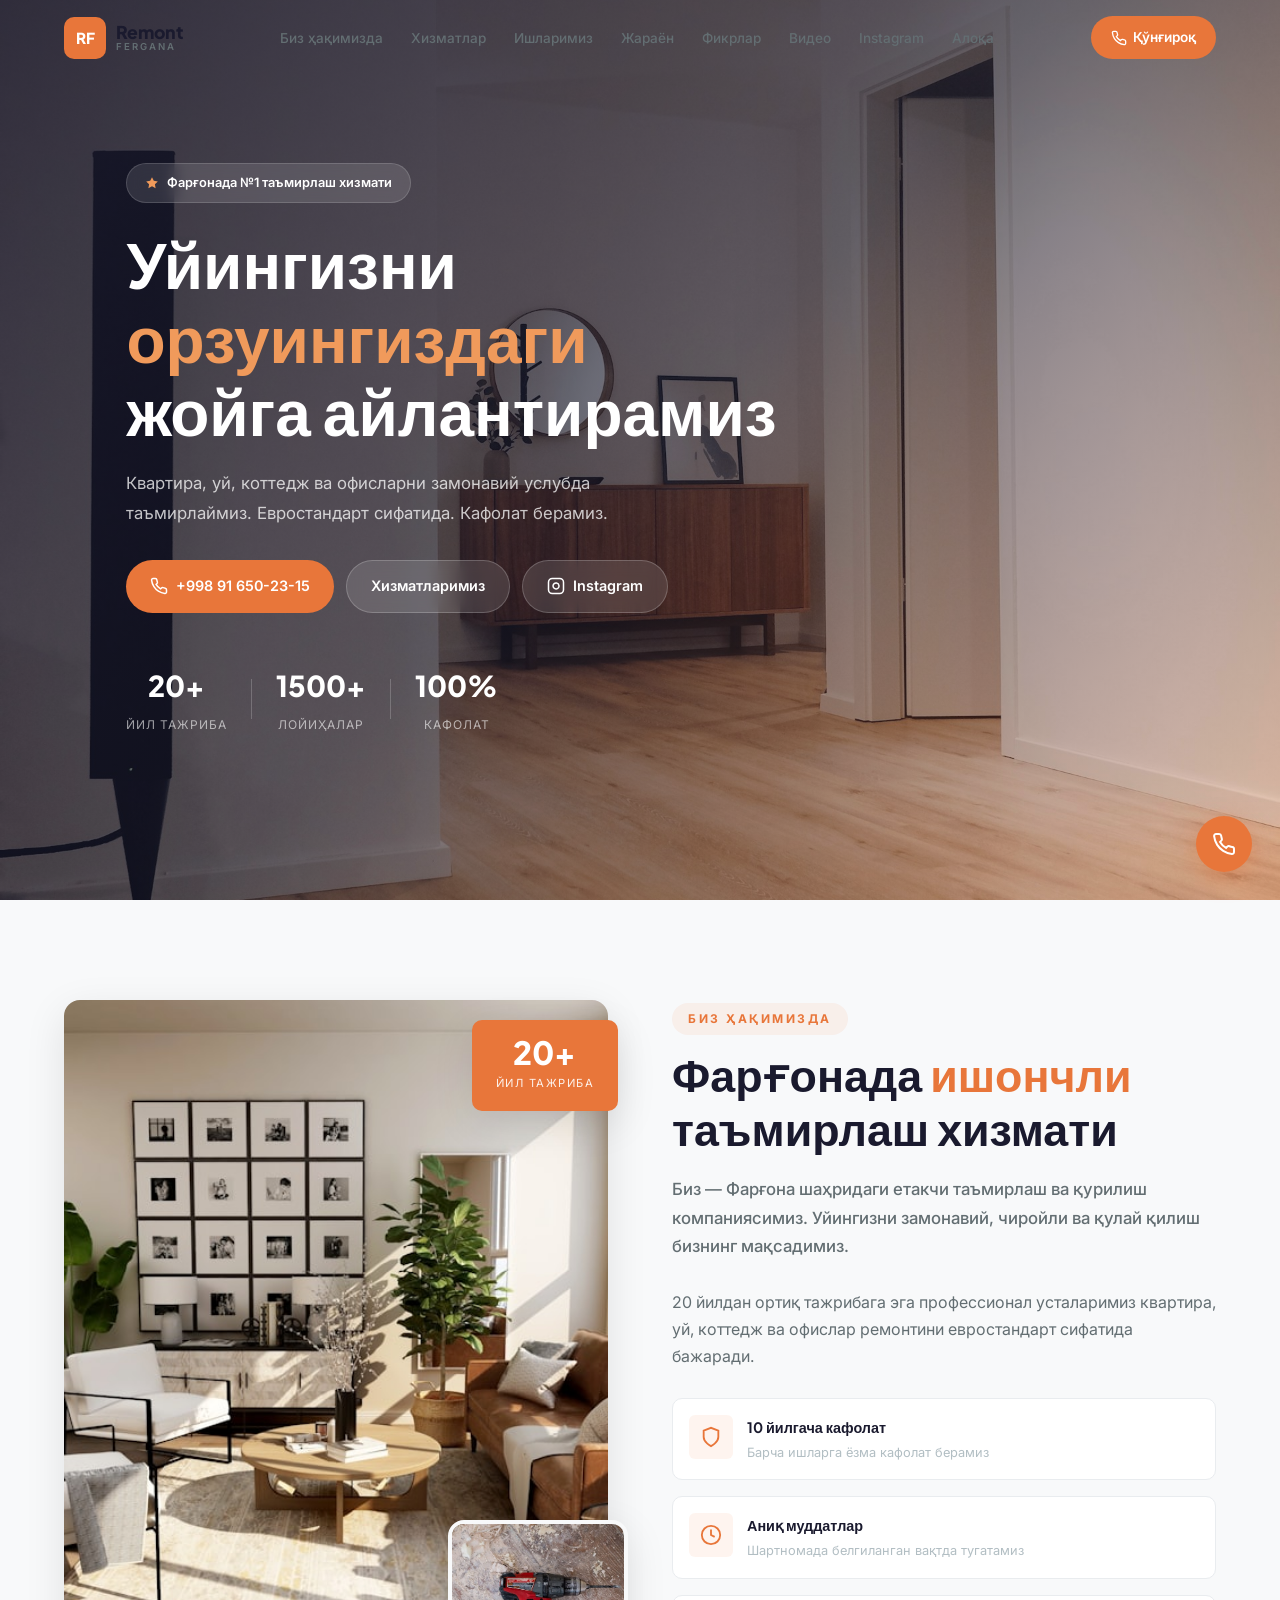
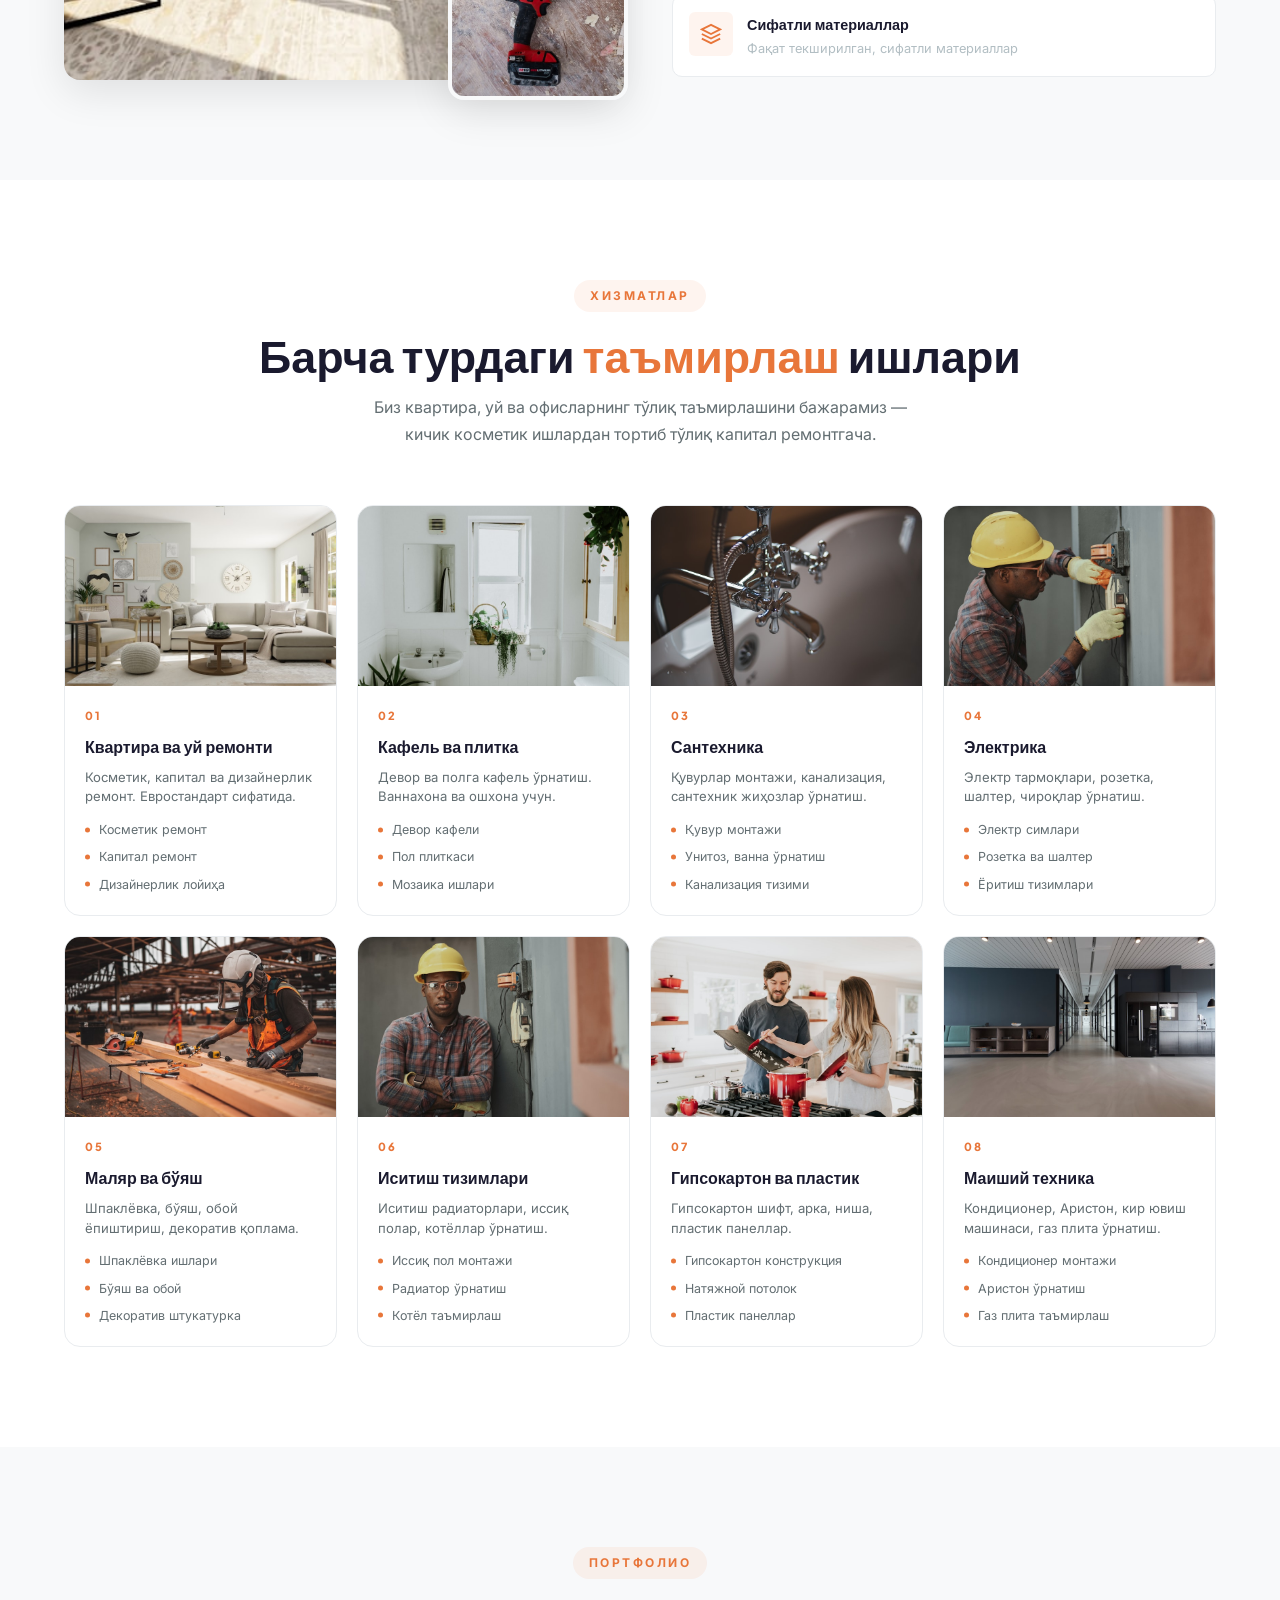
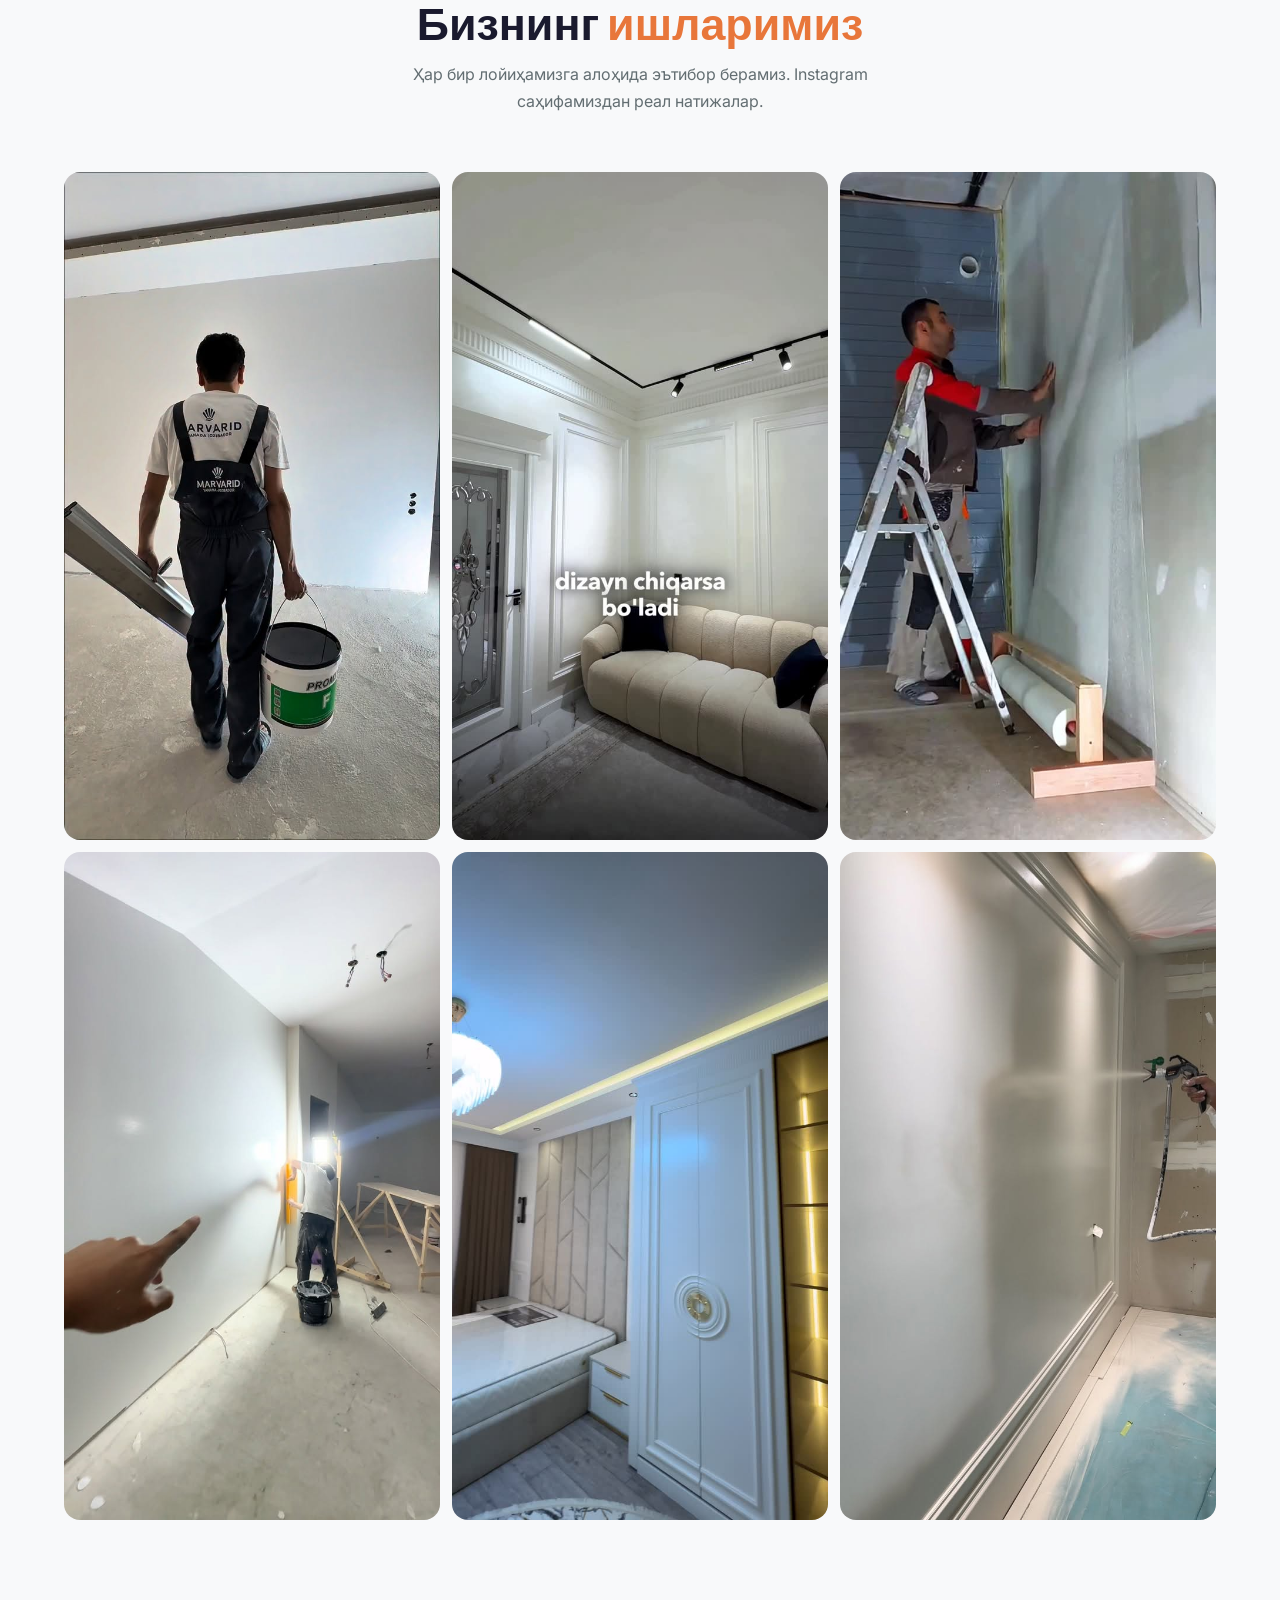
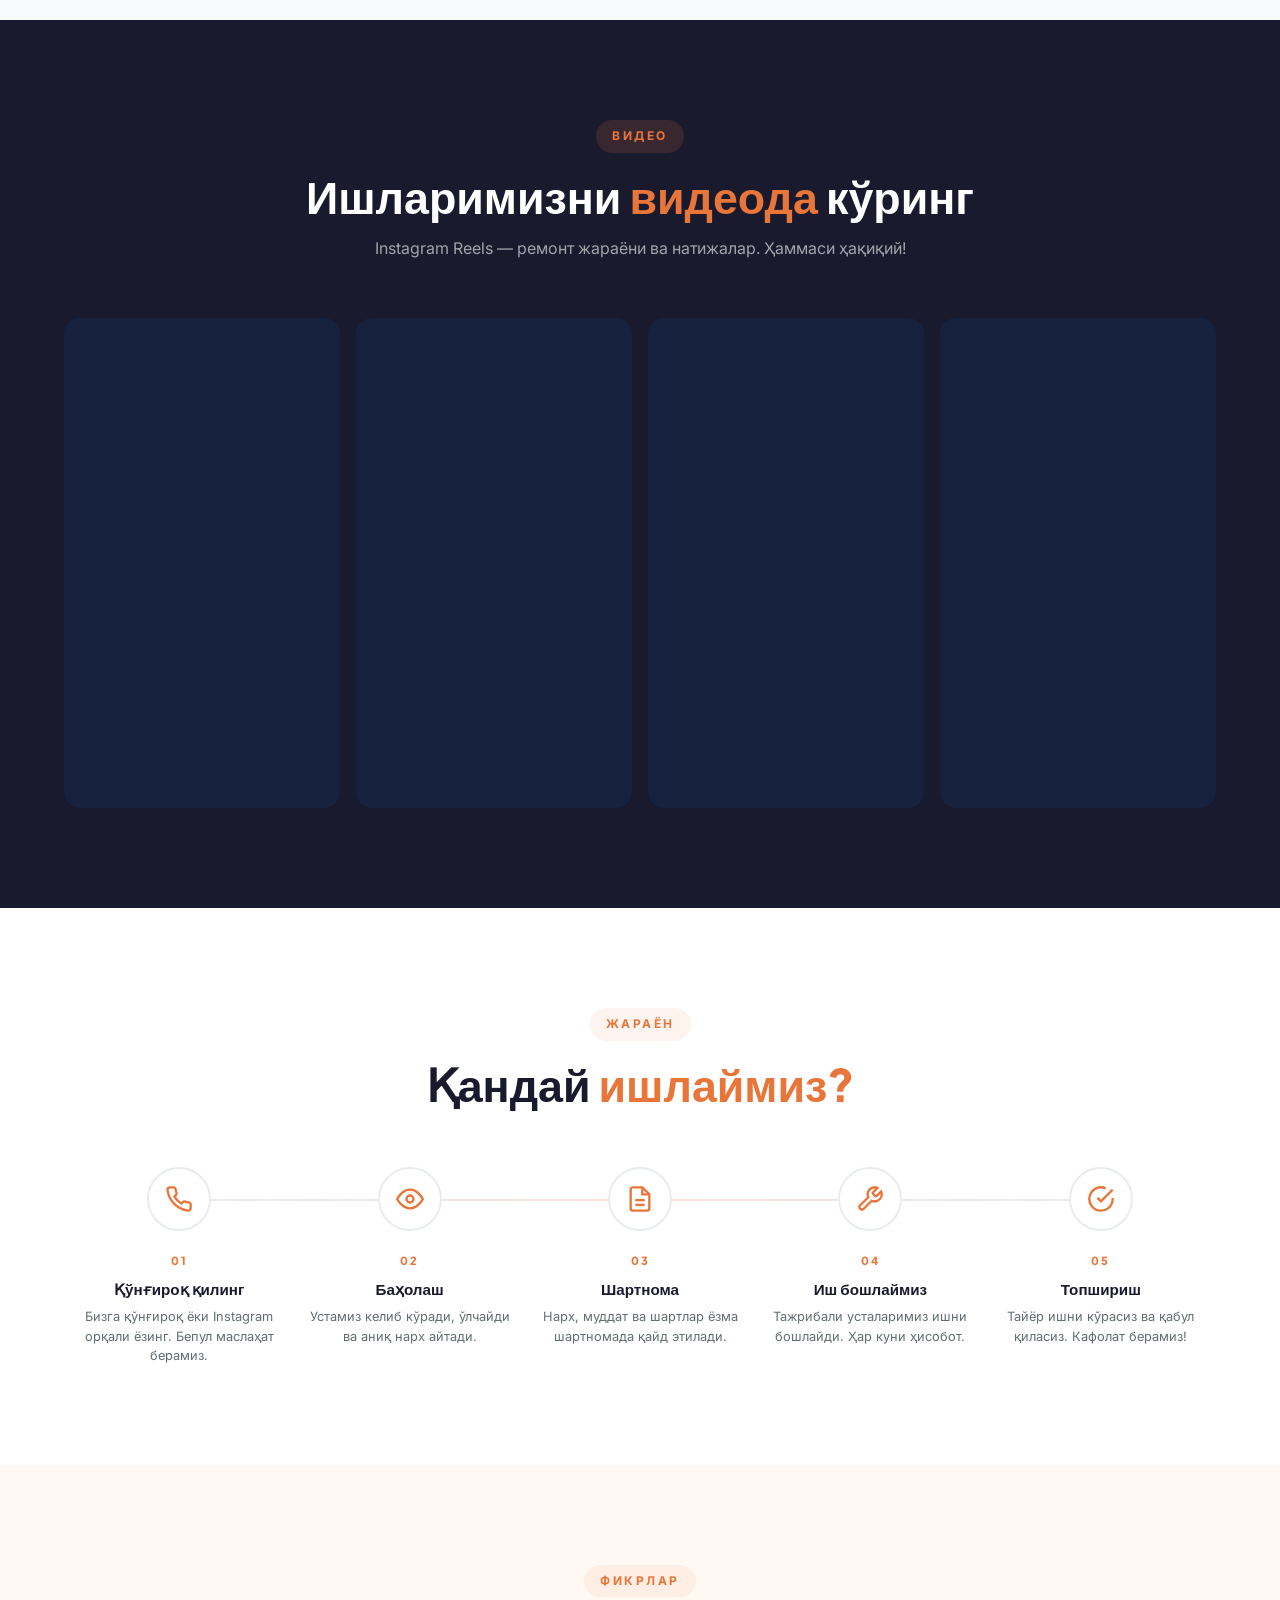
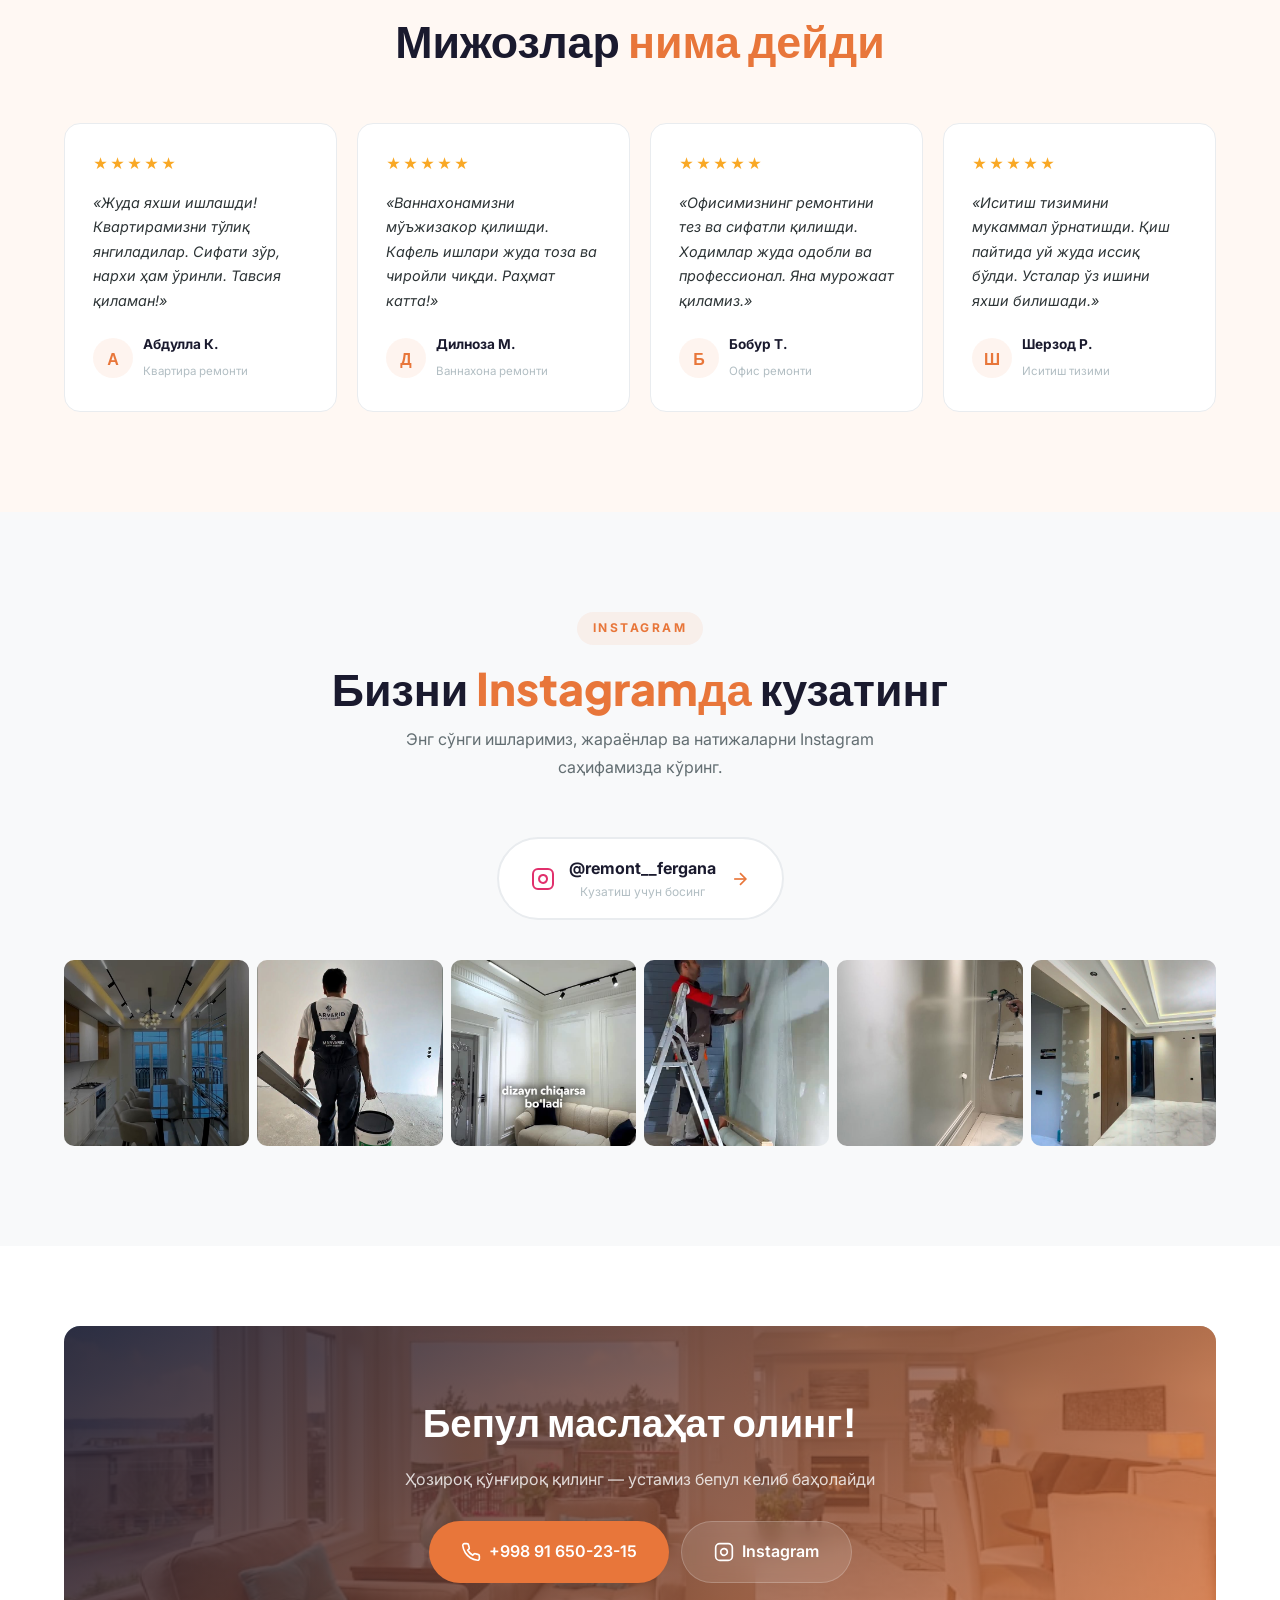
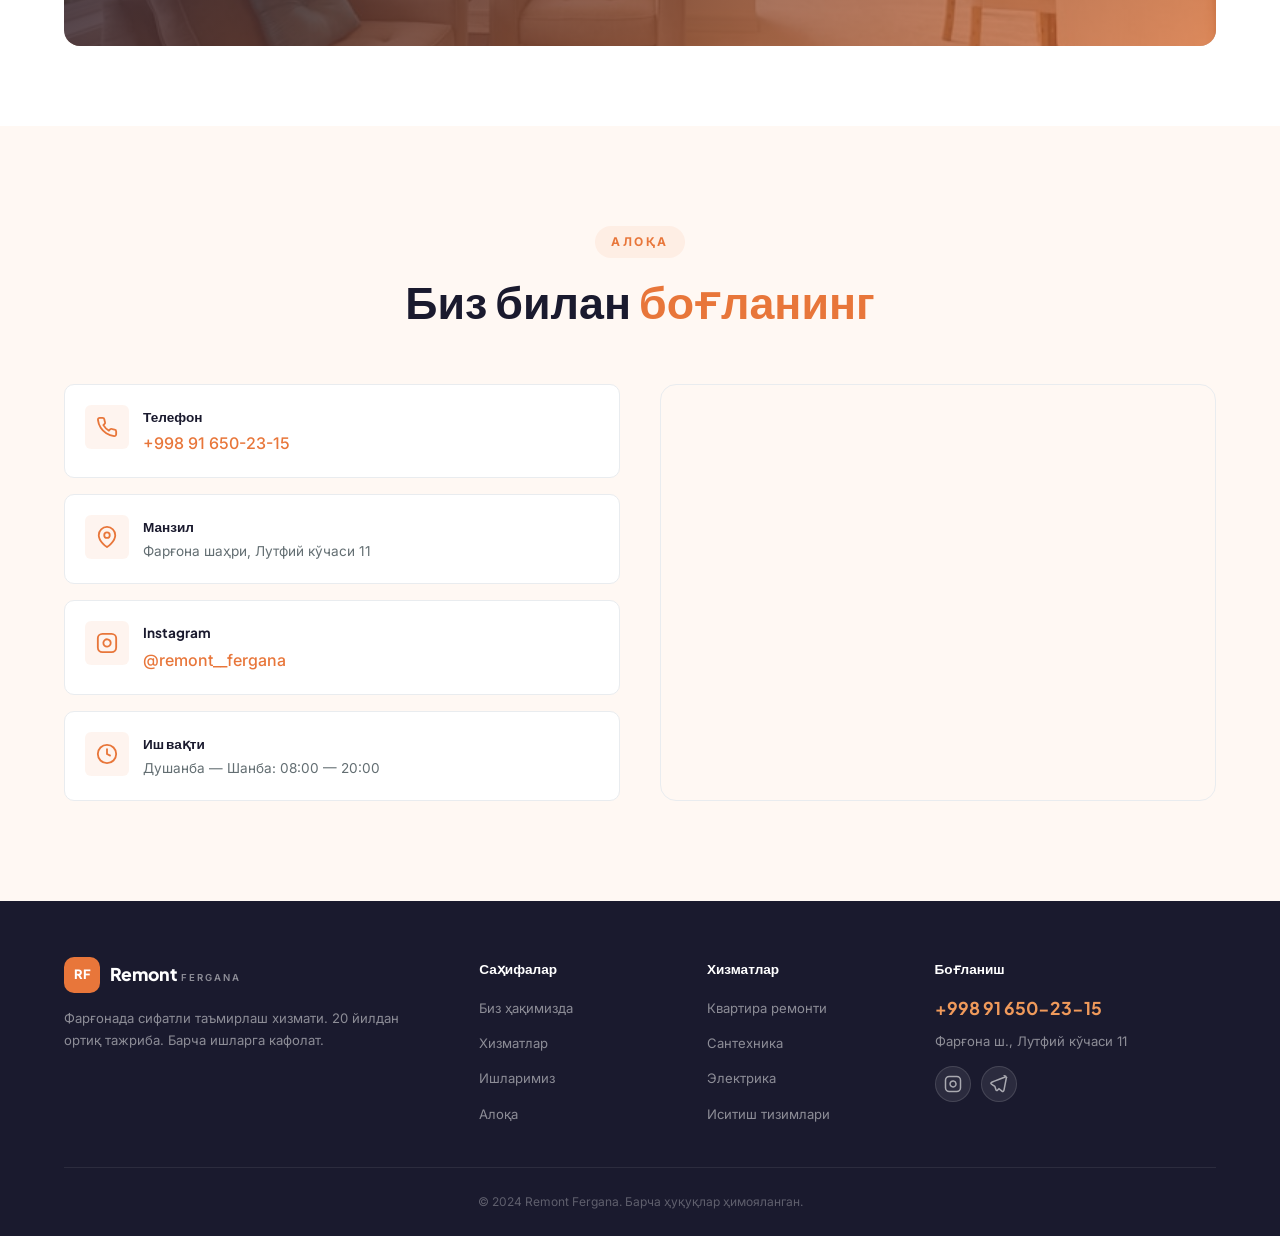
==== commit d819e7ec: "Реальные фото и видео из Instagram @remont__fergana - 8 реальных фотографий из Instagram вместо сток" ====
--- a/index.html
+++ b/index.html
@@ -40,6 +40,7 @@
                 <li><a href="#portfolio">Ишларимиз</a></li>
                 <li><a href="#process">Жараён</a></li>
                 <li><a href="#reviews">Фикрлар</a></li>
+                <li><a href="#videos">Видео</a></li>
                 <li><a href="#instagram">Instagram</a></li>
                 <li><a href="#contact">Алоқа</a></li>
             </ul>
@@ -290,49 +291,81 @@
         </div>
     </section>
 
-    <!-- Portfolio / Gallery Section -->
+    <!-- Portfolio / Gallery Section — Real Instagram Photos -->
     <section class="section portfolio" id="portfolio">
         <div class="container">
             <div class="section-header center">
                 <span class="section-tag">Портфолио</span>
                 <h2 class="section-title">Бизнинг <span class="accent">ишларимиз</span></h2>
-                <p class="section-desc">Ҳар бир лойиҳамизга алоҳида эътибор берамиз. Мана, баъзи натижалар.</p>
+                <p class="section-desc">Ҳар бир лойиҳамизга алоҳида эътибор берамиз. Instagram саҳифамиздан реал натижалар.</p>
             </div>
             <div class="portfolio-grid">
-                <div class="portfolio-item wide">
-                    <img src="img/modern-interior.jpg" alt="Замонавий интерьер" loading="lazy">
+                <div class="portfolio-item tall">
+                    <img src="img/ig4.jpg" alt="Marvarid декоратив штукатурка" loading="lazy">
                     <div class="portfolio-overlay">
-                        <span class="portfolio-tag">Капитал ремонт</span>
-                        <h4>Замонавий квартира</h4>
-                    </div>
-                </div>
-                <div class="portfolio-item">
-                    <img src="img/bathroom-tile.jpg" alt="Ваннахона" loading="lazy">
+                        <span class="portfolio-tag">Декор</span>
+                        <h4>Декоратив штукатурка</h4>
+                    </div>
+                </div>
+                <div class="portfolio-item tall">
+                    <img src="img/ig5.jpg" alt="Отточенто марварид" loading="lazy">
                     <div class="portfolio-overlay">
-                        <span class="portfolio-tag">Кафель</span>
-                        <h4>Ваннахона ремонти</h4>
-                    </div>
-                </div>
-                <div class="portfolio-item">
-                    <img src="img/kitchen-modern.jpg" alt="Ошхона" loading="lazy">
-                    <div class="portfolio-overlay">
-                        <span class="portfolio-tag">Дизайн</span>
-                        <h4>Замонавий ошхона</h4>
-                    </div>
-                </div>
-                <div class="portfolio-item">
-                    <img src="img/living-room.jpg" alt="Меҳмонхона" loading="lazy">
+                        <span class="portfolio-tag">Бўяш</span>
+                        <h4>Отточенто қоплама</h4>
+                    </div>
+                </div>
+                <div class="portfolio-item tall">
+                    <img src="img/ig6.jpg" alt="Замонавий ремонт" loading="lazy">
                     <div class="portfolio-overlay">
                         <span class="portfolio-tag">Ремонт</span>
-                        <h4>Меҳмонхона дизайни</h4>
-                    </div>
-                </div>
-                <div class="portfolio-item wide">
-                    <img src="img/office-renovation.jpg" alt="Офис" loading="lazy">
+                        <h4>Замонавий услуб</h4>
+                    </div>
+                </div>
+                <div class="portfolio-item tall">
+                    <img src="img/ig1.jpg" alt="Ремонт ишлари" loading="lazy">
                     <div class="portfolio-overlay">
-                        <span class="portfolio-tag">Тижорат</span>
-                        <h4>Офис ремонти</h4>
-                    </div>
+                        <span class="portfolio-tag">Ишлар</span>
+                        <h4>Сифатли натижа</h4>
+                    </div>
+                </div>
+                <div class="portfolio-item tall">
+                    <img src="img/ig3.jpg" alt="Remont Fergana" loading="lazy">
+                    <div class="portfolio-overlay">
+                        <span class="portfolio-tag">Лойиҳа</span>
+                        <h4>Квартира ремонти</h4>
+                    </div>
+                </div>
+                <div class="portfolio-item tall">
+                    <img src="img/ig7.jpg" alt="Ремонт натижаси" loading="lazy">
+                    <div class="portfolio-overlay">
+                        <span class="portfolio-tag">Натижа</span>
+                        <h4>Тайёр лойиҳа</h4>
+                    </div>
+                </div>
+            </div>
+        </div>
+    </section>
+
+    <!-- Video Reels Section — Embedded Instagram Videos -->
+    <section class="section video-reels" id="videos">
+        <div class="container">
+            <div class="section-header center">
+                <span class="section-tag">Видео</span>
+                <h2 class="section-title">Ишларимизни <span class="accent">видеода</span> кўринг</h2>
+                <p class="section-desc">Instagram Reels — ремонт жараёни ва натижалар. Ҳаммаси ҳақиқий!</p>
+            </div>
+            <div class="reels-grid">
+                <div class="reel-card">
+                    <iframe src="https://www.instagram.com/reel/DWy5Q0KiKLU/embed/" frameborder="0" scrolling="no" allowtransparency="true" loading="lazy"></iframe>
+                </div>
+                <div class="reel-card">
+                    <iframe src="https://www.instagram.com/reel/DWwPdfDiNuZ/embed/" frameborder="0" scrolling="no" allowtransparency="true" loading="lazy"></iframe>
+                </div>
+                <div class="reel-card">
+                    <iframe src="https://www.instagram.com/reel/DWhFcinCKqp/embed/" frameborder="0" scrolling="no" allowtransparency="true" loading="lazy"></iframe>
+                </div>
+                <div class="reel-card">
+                    <iframe src="https://www.instagram.com/reel/DQOlO_aiLx3/embed/" frameborder="0" scrolling="no" allowtransparency="true" loading="lazy"></iframe>
                 </div>
             </div>
         </div>
@@ -476,39 +509,39 @@
             </div>
             <div class="instagram-grid">
                 <div class="insta-item">
-                    <img src="img/modern-interior.jpg" alt="Instagram post" loading="lazy">
+                    <img src="img/ig2.jpg" alt="Instagram post" loading="lazy">
                     <div class="insta-overlay">
-                        <svg width="24" height="24" viewBox="0 0 24 24" fill="currentColor"><rect x="2" y="2" width="20" height="20" rx="5" ry="5" fill="none" stroke="currentColor" stroke-width="2"/><path d="M16 11.37A4 4 0 1 1 12.63 8 4 4 0 0 1 16 11.37z" fill="none" stroke="currentColor" stroke-width="2"/></svg>
+                        <svg width="24" height="24" viewBox="0 0 24 24" fill="none" stroke="currentColor" stroke-width="2"><rect x="2" y="2" width="20" height="20" rx="5" ry="5"/><path d="M16 11.37A4 4 0 1 1 12.63 8 4 4 0 0 1 16 11.37z"/></svg>
                     </div>
                 </div>
                 <div class="insta-item">
-                    <img src="img/bathroom-tile.jpg" alt="Instagram post" loading="lazy">
+                    <img src="img/ig4.jpg" alt="Instagram post" loading="lazy">
                     <div class="insta-overlay">
-                        <svg width="24" height="24" viewBox="0 0 24 24" fill="currentColor"><rect x="2" y="2" width="20" height="20" rx="5" ry="5" fill="none" stroke="currentColor" stroke-width="2"/><path d="M16 11.37A4 4 0 1 1 12.63 8 4 4 0 0 1 16 11.37z" fill="none" stroke="currentColor" stroke-width="2"/></svg>
+                        <svg width="24" height="24" viewBox="0 0 24 24" fill="none" stroke="currentColor" stroke-width="2"><rect x="2" y="2" width="20" height="20" rx="5" ry="5"/><path d="M16 11.37A4 4 0 1 1 12.63 8 4 4 0 0 1 16 11.37z"/></svg>
                     </div>
                 </div>
                 <div class="insta-item">
-                    <img src="img/kitchen-modern.jpg" alt="Instagram post" loading="lazy">
+                    <img src="img/ig5.jpg" alt="Instagram post" loading="lazy">
                     <div class="insta-overlay">
-                        <svg width="24" height="24" viewBox="0 0 24 24" fill="currentColor"><rect x="2" y="2" width="20" height="20" rx="5" ry="5" fill="none" stroke="currentColor" stroke-width="2"/><path d="M16 11.37A4 4 0 1 1 12.63 8 4 4 0 0 1 16 11.37z" fill="none" stroke="currentColor" stroke-width="2"/></svg>
+                        <svg width="24" height="24" viewBox="0 0 24 24" fill="none" stroke="currentColor" stroke-width="2"><rect x="2" y="2" width="20" height="20" rx="5" ry="5"/><path d="M16 11.37A4 4 0 1 1 12.63 8 4 4 0 0 1 16 11.37z"/></svg>
                     </div>
                 </div>
                 <div class="insta-item">
-                    <img src="img/painting-wall.jpg" alt="Instagram post" loading="lazy">
+                    <img src="img/ig6.jpg" alt="Instagram post" loading="lazy">
                     <div class="insta-overlay">
-                        <svg width="24" height="24" viewBox="0 0 24 24" fill="currentColor"><rect x="2" y="2" width="20" height="20" rx="5" ry="5" fill="none" stroke="currentColor" stroke-width="2"/><path d="M16 11.37A4 4 0 1 1 12.63 8 4 4 0 0 1 16 11.37z" fill="none" stroke="currentColor" stroke-width="2"/></svg>
+                        <svg width="24" height="24" viewBox="0 0 24 24" fill="none" stroke="currentColor" stroke-width="2"><rect x="2" y="2" width="20" height="20" rx="5" ry="5"/><path d="M16 11.37A4 4 0 1 1 12.63 8 4 4 0 0 1 16 11.37z"/></svg>
                     </div>
                 </div>
                 <div class="insta-item">
-                    <img src="img/living-room.jpg" alt="Instagram post" loading="lazy">
+                    <img src="img/ig7.jpg" alt="Instagram post" loading="lazy">
                     <div class="insta-overlay">
-                        <svg width="24" height="24" viewBox="0 0 24 24" fill="currentColor"><rect x="2" y="2" width="20" height="20" rx="5" ry="5" fill="none" stroke="currentColor" stroke-width="2"/><path d="M16 11.37A4 4 0 1 1 12.63 8 4 4 0 0 1 16 11.37z" fill="none" stroke="currentColor" stroke-width="2"/></svg>
+                        <svg width="24" height="24" viewBox="0 0 24 24" fill="none" stroke="currentColor" stroke-width="2"><rect x="2" y="2" width="20" height="20" rx="5" ry="5"/><path d="M16 11.37A4 4 0 1 1 12.63 8 4 4 0 0 1 16 11.37z"/></svg>
                     </div>
                 </div>
                 <div class="insta-item">
-                    <img src="img/heating-system.jpg" alt="Instagram post" loading="lazy">
+                    <img src="img/ig8.jpg" alt="Instagram post" loading="lazy">
                     <div class="insta-overlay">
-                        <svg width="24" height="24" viewBox="0 0 24 24" fill="currentColor"><rect x="2" y="2" width="20" height="20" rx="5" ry="5" fill="none" stroke="currentColor" stroke-width="2"/><path d="M16 11.37A4 4 0 1 1 12.63 8 4 4 0 0 1 16 11.37z" fill="none" stroke="currentColor" stroke-width="2"/></svg>
+                        <svg width="24" height="24" viewBox="0 0 24 24" fill="none" stroke="currentColor" stroke-width="2"><rect x="2" y="2" width="20" height="20" rx="5" ry="5"/><path d="M16 11.37A4 4 0 1 1 12.63 8 4 4 0 0 1 16 11.37z"/></svg>
                     </div>
                 </div>
             </div>
--- a/style.css
+++ b/style.css
@@ -329,9 +329,9 @@
 .portfolio-grid { display: grid; grid-template-columns: repeat(3, 1fr); gap: 12px; }
 .portfolio-item {
     position: relative; border-radius: var(--radius); overflow: hidden;
-    aspect-ratio: 1; cursor: pointer;
-}
-.portfolio-item.wide { grid-column: span 2; aspect-ratio: 2/1; }
+    aspect-ratio: 9/16; cursor: pointer;
+}
+.portfolio-item.tall { aspect-ratio: 9/16; }
 .portfolio-item img { width: 100%; height: 100%; object-fit: cover; transition: transform 0.5s ease; }
 .portfolio-item:hover img { transform: scale(1.06); }
 
@@ -344,6 +344,26 @@
 .portfolio-item:hover .portfolio-overlay { opacity: 1; }
 .portfolio-tag { font-size: 0.7rem; font-weight: 600; color: var(--primary-light); text-transform: uppercase; letter-spacing: 1.5px; margin-bottom: 4px; }
 .portfolio-overlay h4 { font-family: var(--font-heading); font-size: 1.1rem; font-weight: 700; color: white; }
+
+/* ========= VIDEO REELS ========= */
+.video-reels { background: var(--dark); padding: var(--section-pad) 0; }
+.video-reels .section-tag { background: rgba(232,118,58,0.15); }
+.video-reels .section-title { color: white; }
+.video-reels .section-desc { color: rgba(255,255,255,0.6); }
+
+.reels-grid {
+    display: grid; grid-template-columns: repeat(4, 1fr); gap: 16px;
+}
+.reel-card {
+    border-radius: var(--radius); overflow: hidden;
+    background: var(--dark-2);
+    aspect-ratio: 9/16;
+    min-height: 480px;
+}
+.reel-card iframe {
+    width: 100%; height: 100%; border: none;
+    border-radius: var(--radius);
+}
 
 /* ========= PROCESS ========= */
 .process-timeline { display: flex; gap: 0; justify-content: center; position: relative; }
@@ -531,6 +551,8 @@
     .process-step { flex: 0 0 calc(33.33% - 16px); }
     .footer-top { grid-template-columns: 1fr 1fr; gap: 28px; }
     .instagram-grid { grid-template-columns: repeat(3, 1fr); }
+    .reels-grid { grid-template-columns: repeat(2, 1fr); }
+    .portfolio-grid { grid-template-columns: repeat(3, 1fr); }
 }
 
 @media (max-width: 768px) {
@@ -554,8 +576,9 @@
     .about-grid { grid-template-columns: 1fr; gap: 40px; }
     .about-images { max-width: 400px; margin: 0 auto; }
     .services-grid { grid-template-columns: 1fr; }
-    .portfolio-grid { grid-template-columns: 1fr 1fr; }
-    .portfolio-item.wide { grid-column: span 2; }
+    .portfolio-grid { grid-template-columns: repeat(2, 1fr); }
+    .reels-grid { grid-template-columns: repeat(2, 1fr); }
+    .reel-card { min-height: 400px; }
     .process-step { flex: 0 0 100%; }
     .reviews-grid { grid-template-columns: 1fr; }
     .contact-grid { grid-template-columns: 1fr; }
@@ -567,8 +590,9 @@
     .hero-actions { flex-direction: column; align-items: stretch; }
     .btn { justify-content: center; }
     .cta-actions { flex-direction: column; align-items: stretch; }
-    .portfolio-grid { grid-template-columns: 1fr; }
-    .portfolio-item.wide { grid-column: span 1; aspect-ratio: 16/9; }
+    .portfolio-grid { grid-template-columns: repeat(2, 1fr); }
+    .reels-grid { grid-template-columns: 1fr 1fr; }
+    .reel-card { min-height: 360px; }
     .instagram-grid { grid-template-columns: repeat(2, 1fr); }
     .instagram-follow-btn { padding: 12px 20px; gap: 10px; }
 }
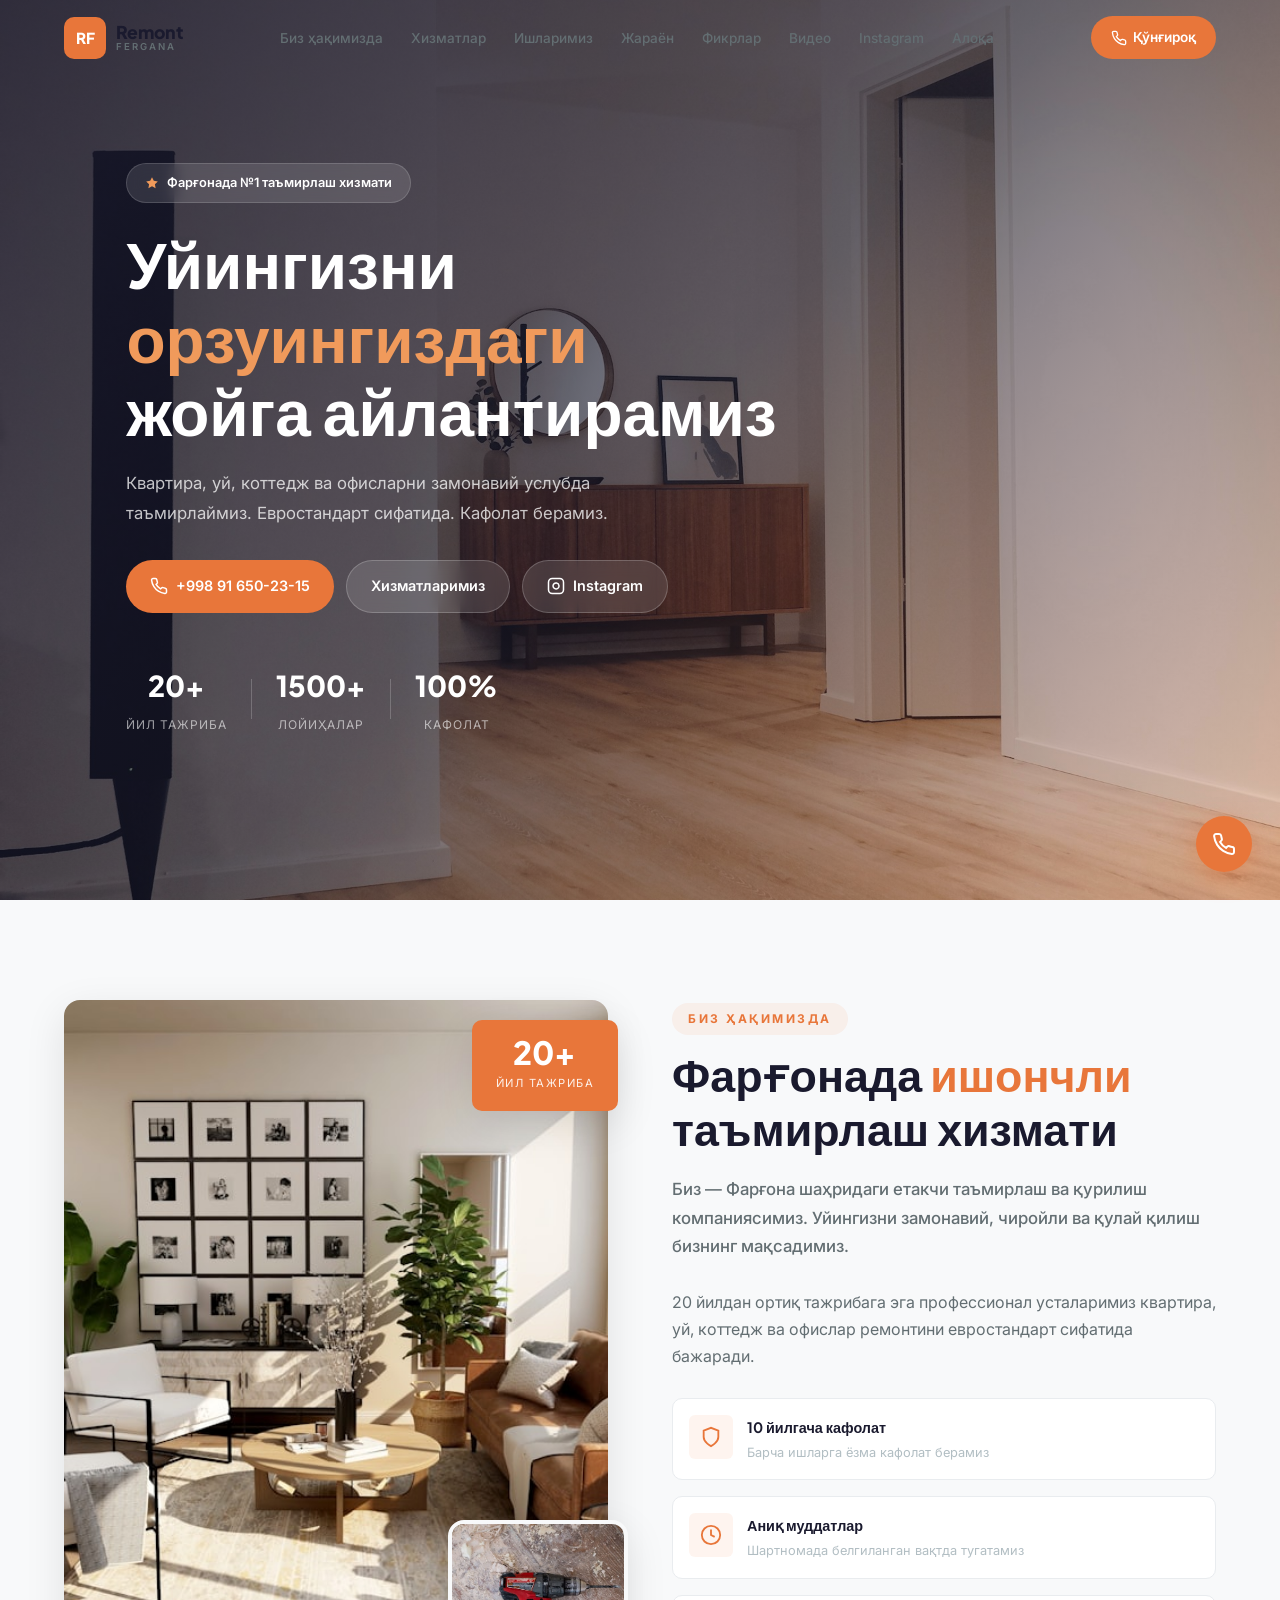
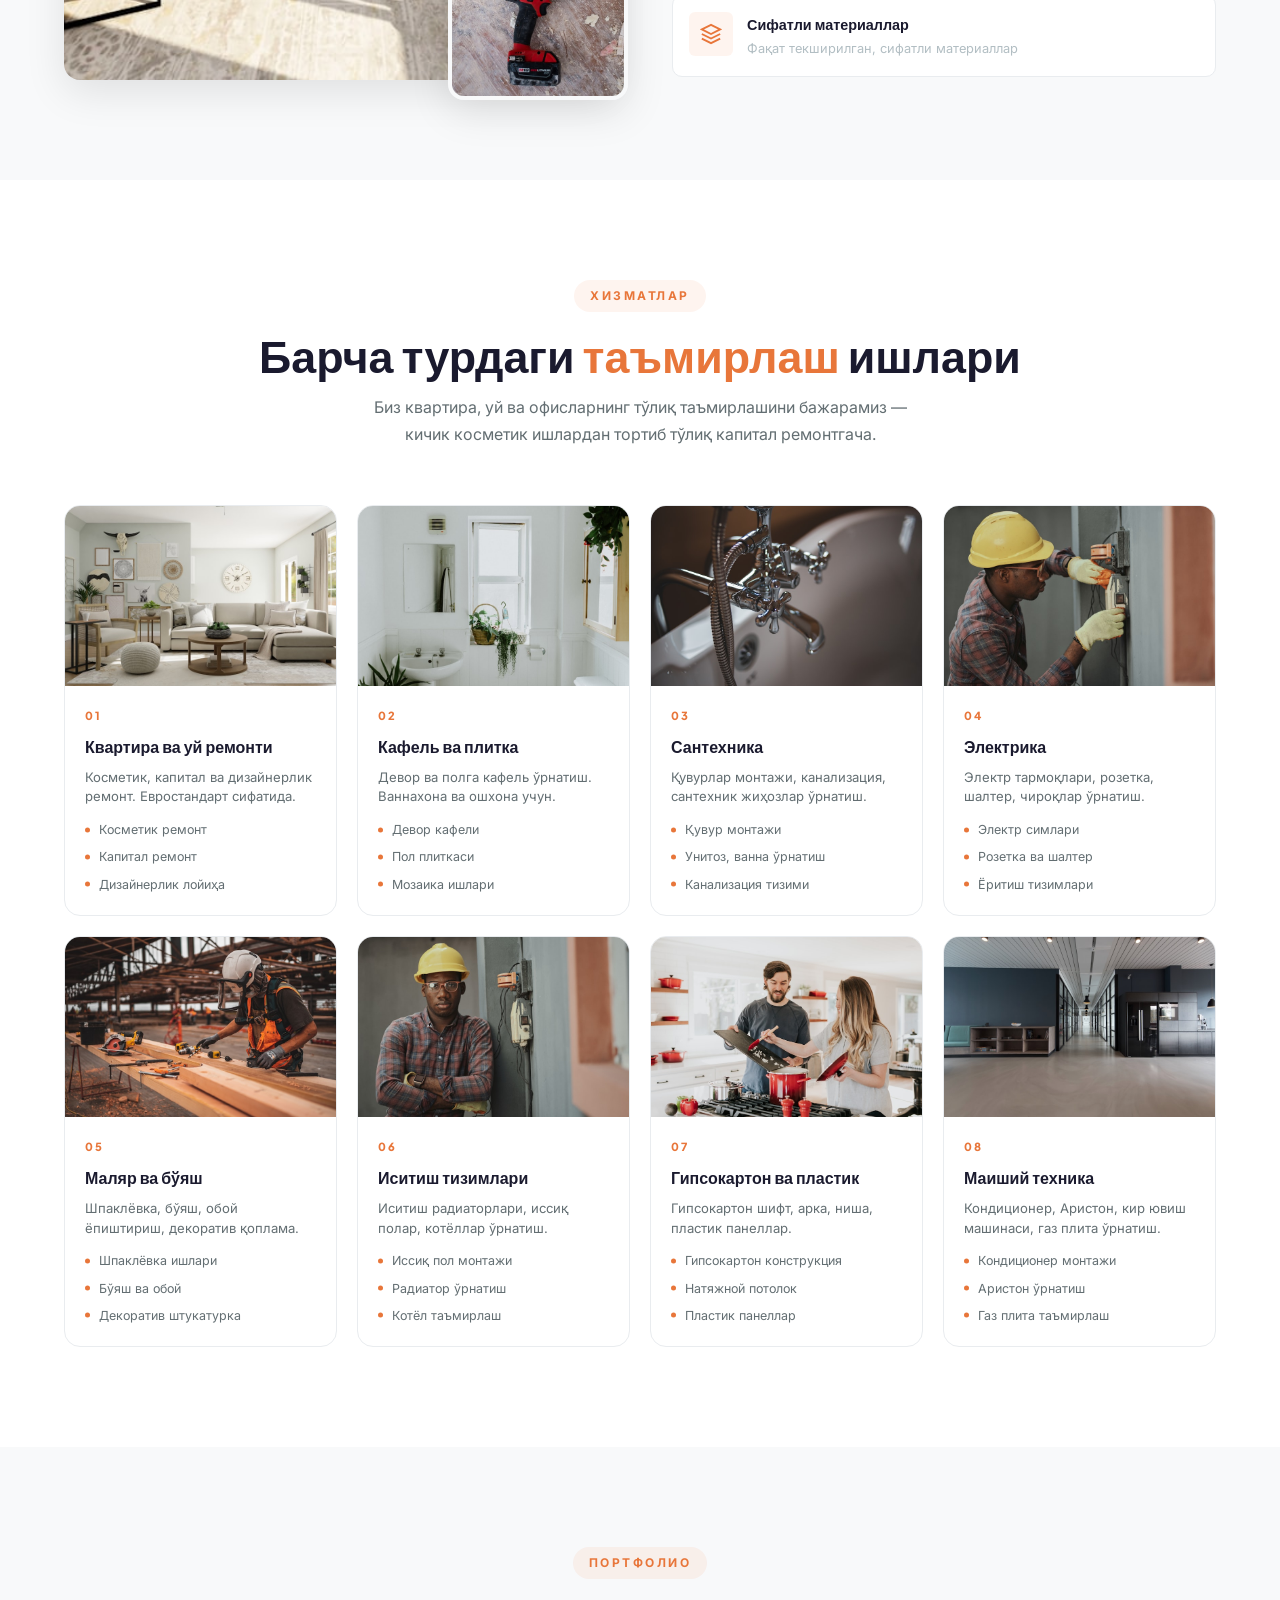
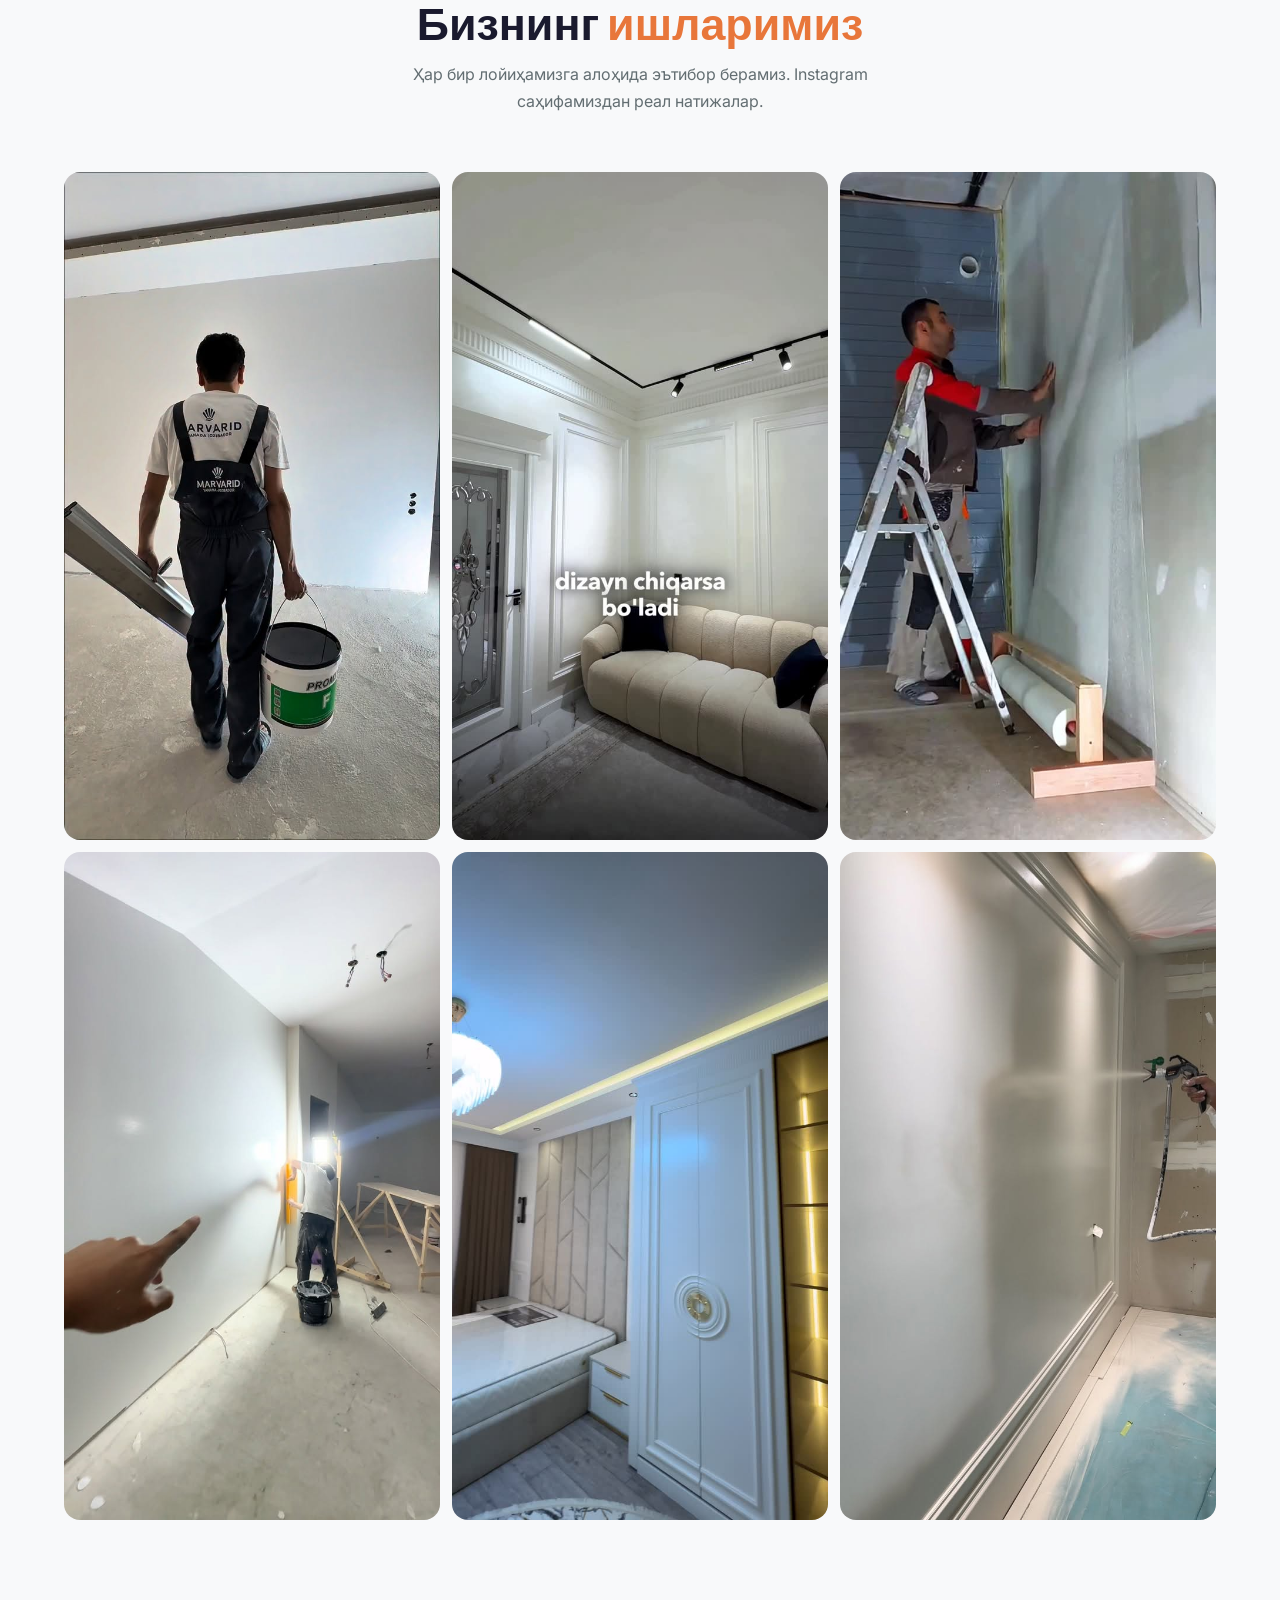
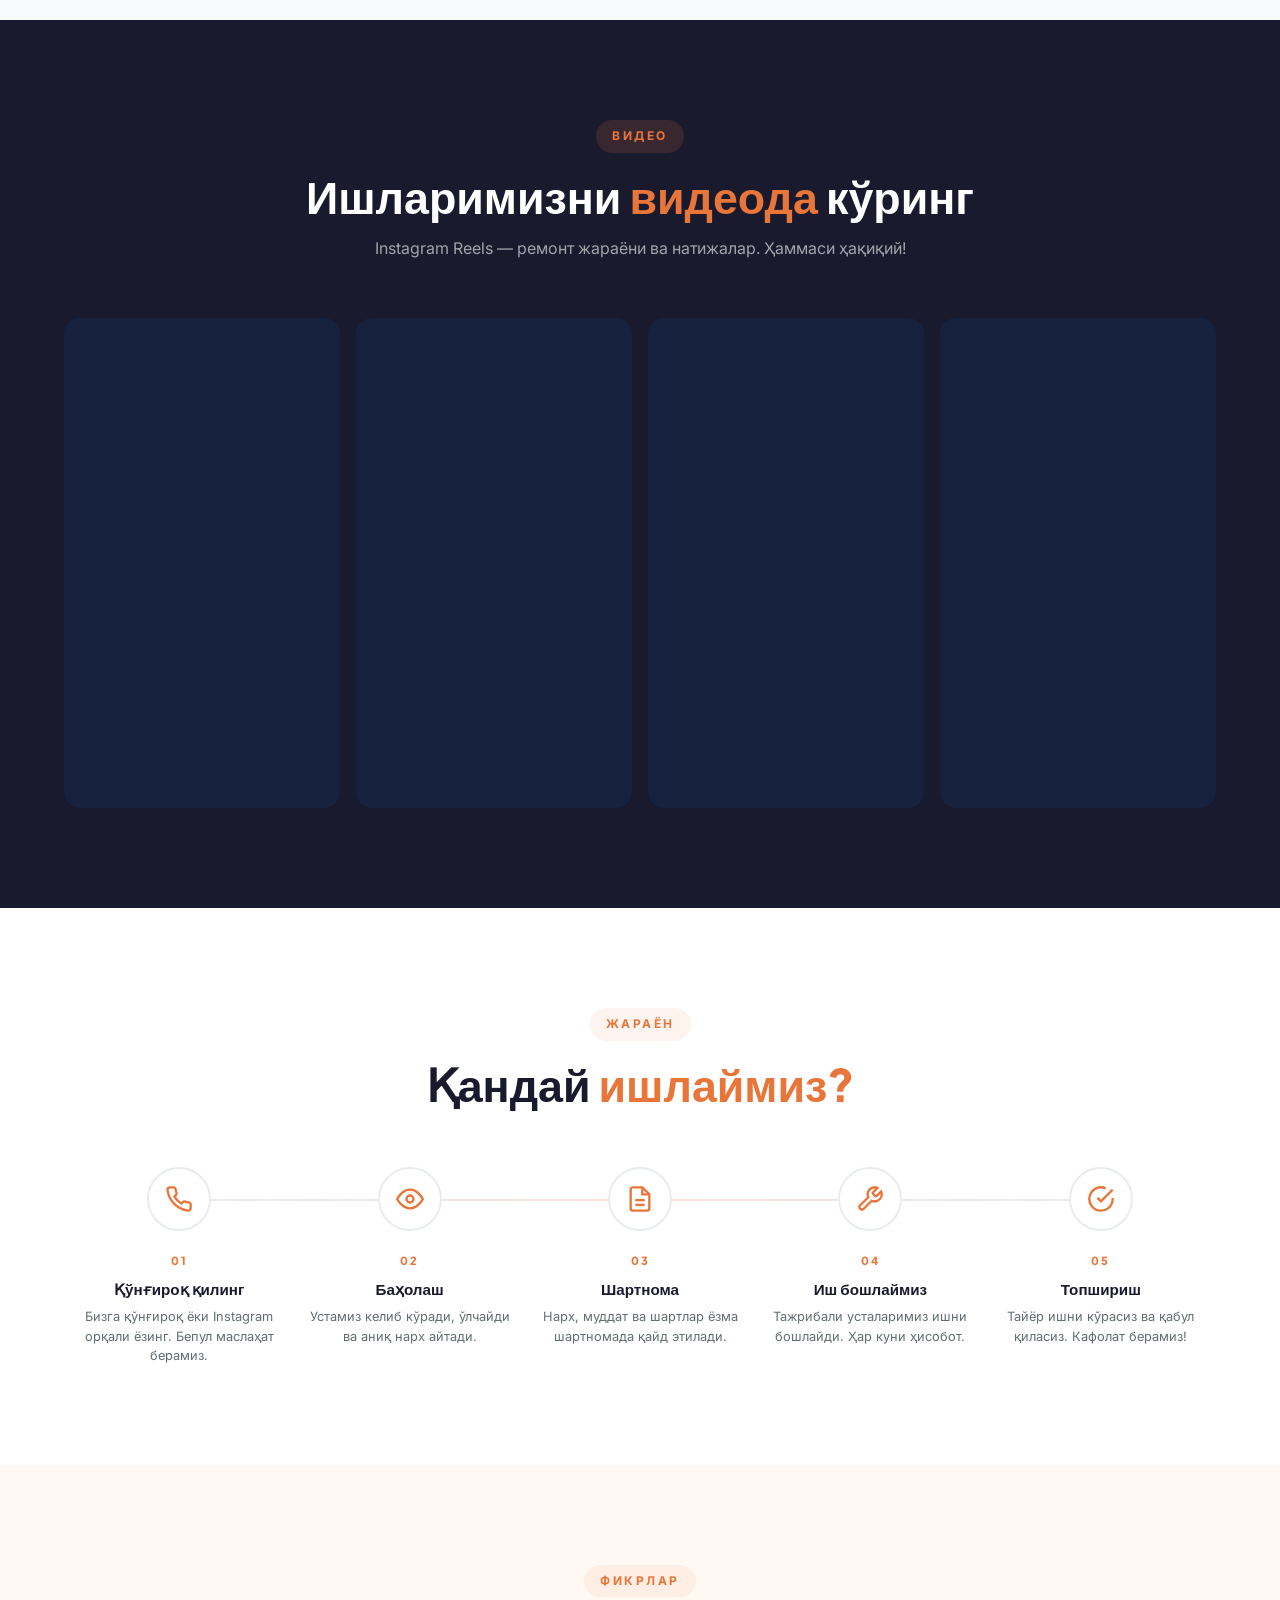
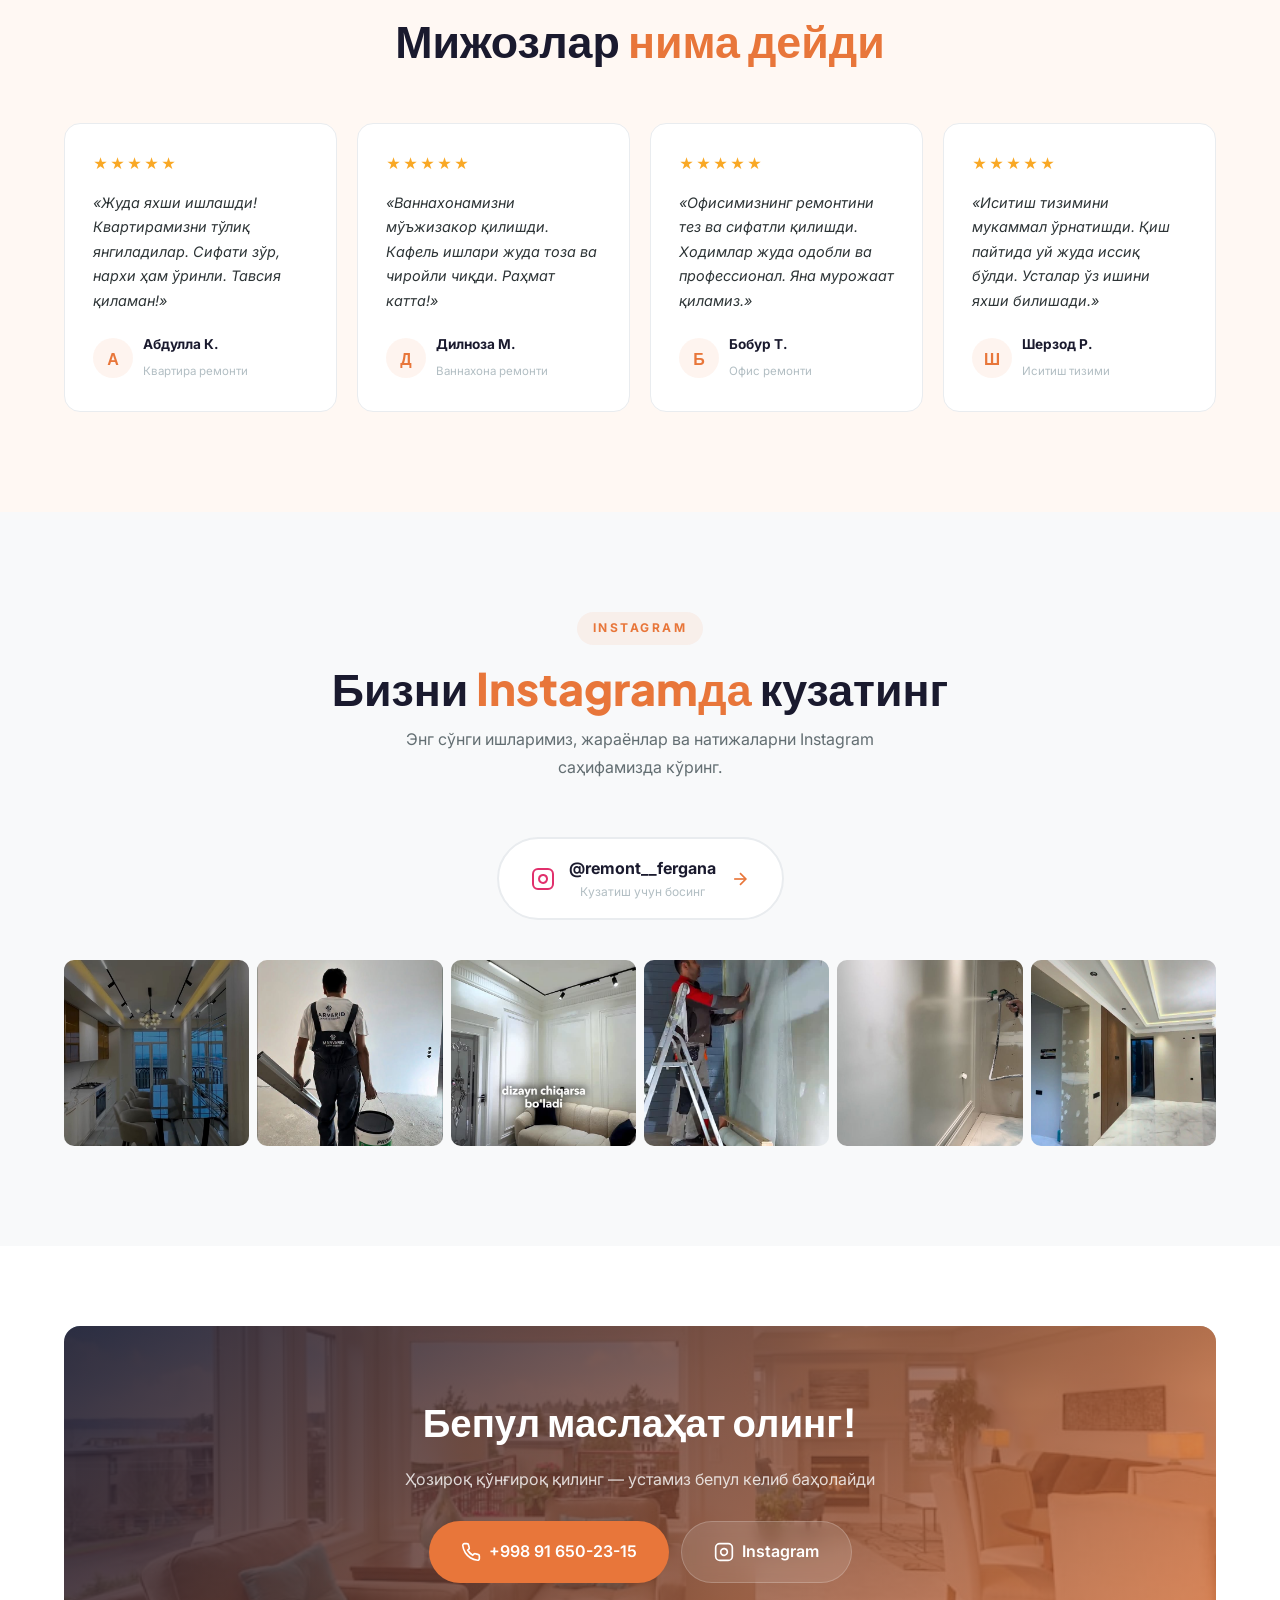
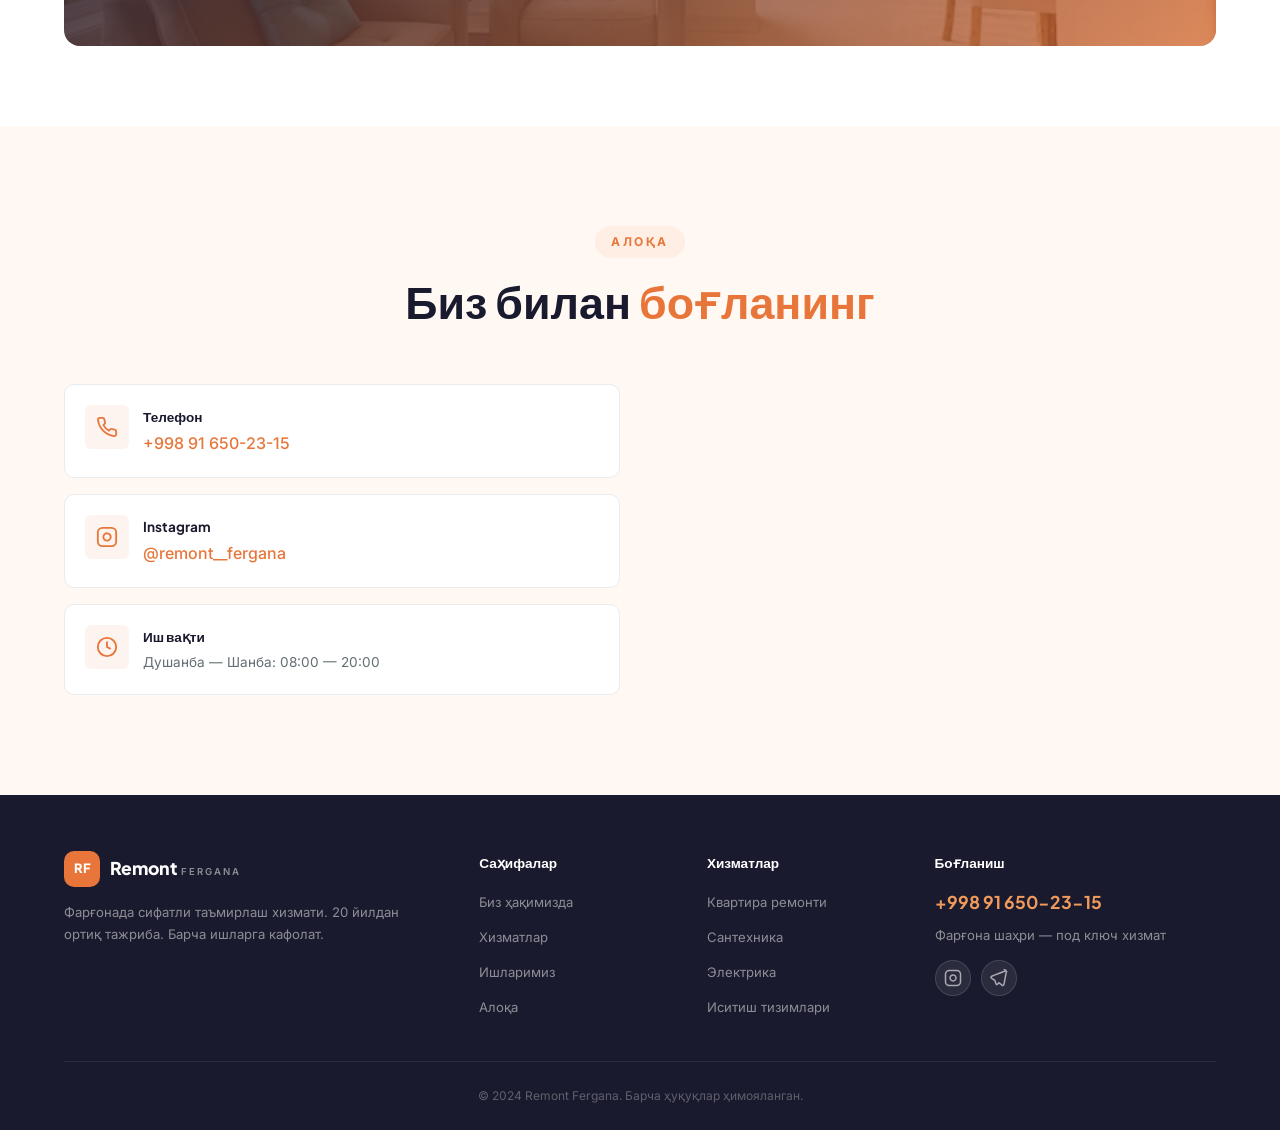
==== commit cae79978: "Убрана локация (адрес и карта) — под ключ хизмат Co-Authored-By: Devin AI <158243242+devin-ai-integr" ====
--- a/index.html
+++ b/index.html
@@ -590,15 +590,7 @@
                             <a href="tel:+998916502315">+998 91 650-23-15</a>
                         </div>
                     </div>
-                    <div class="contact-item">
-                        <div class="contact-icon">
-                            <svg width="22" height="22" viewBox="0 0 24 24" fill="none" stroke="currentColor" stroke-width="2"><path d="M21 10c0 7-9 13-9 13s-9-6-9-13a9 9 0 0 1 18 0z"/><circle cx="12" cy="10" r="3"/></svg>
-                        </div>
-                        <div>
-                            <h4>Манзил</h4>
-                            <p>Фарғона шаҳри, Лутфий кўчаси 11</p>
-                        </div>
-                    </div>
+
                     <div class="contact-item">
                         <div class="contact-icon">
                             <svg width="22" height="22" viewBox="0 0 24 24" fill="none" stroke="currentColor" stroke-width="2"><rect x="2" y="2" width="20" height="20" rx="5" ry="5"/><path d="M16 11.37A4 4 0 1 1 12.63 8 4 4 0 0 1 16 11.37z"/><line x1="17.5" y1="6.5" x2="17.51" y2="6.5"/></svg>
@@ -618,12 +610,7 @@
                         </div>
                     </div>
                 </div>
-                <div class="contact-map">
-                    <iframe
-                        src="https://www.google.com/maps/embed?pb=!1m18!1m12!1m3!1d24326.63895935!2d71.7789!3d40.3838!2m3!1f0!2f0!3f0!3m2!1i1024!2i768!4f13.1!3m3!1m2!1s0x38bb8336ec8a8e5d%3A0x2fe0e83e75fd3a!2sFergana%2C%20Uzbekistan!5e0!3m2!1sen!2s!4v1234567890"
-                        width="100%" height="100%" style="border:0; border-radius: 16px;" allowfullscreen="" loading="lazy" referrerpolicy="no-referrer-when-downgrade">
-                    </iframe>
-                </div>
+
             </div>
         </div>
     </section>
@@ -663,7 +650,7 @@
                 <div class="footer-contact-col">
                     <h4>Боғланиш</h4>
                     <a href="tel:+998916502315" class="footer-phone">+998 91 650-23-15</a>
-                    <p>Фарғона ш., Лутфий кўчаси 11</p>
+                    <p>Фарғона шаҳри — под ключ хизмат</p>
                     <div class="footer-social">
                         <a href="https://www.instagram.com/remont__fergana/" target="_blank" aria-label="Instagram">
                             <svg width="18" height="18" viewBox="0 0 24 24" fill="none" stroke="currentColor" stroke-width="2"><rect x="2" y="2" width="20" height="20" rx="5" ry="5"/><path d="M16 11.37A4 4 0 1 1 12.63 8 4 4 0 0 1 16 11.37z"/><line x1="17.5" y1="6.5" x2="17.51" y2="6.5"/></svg>
